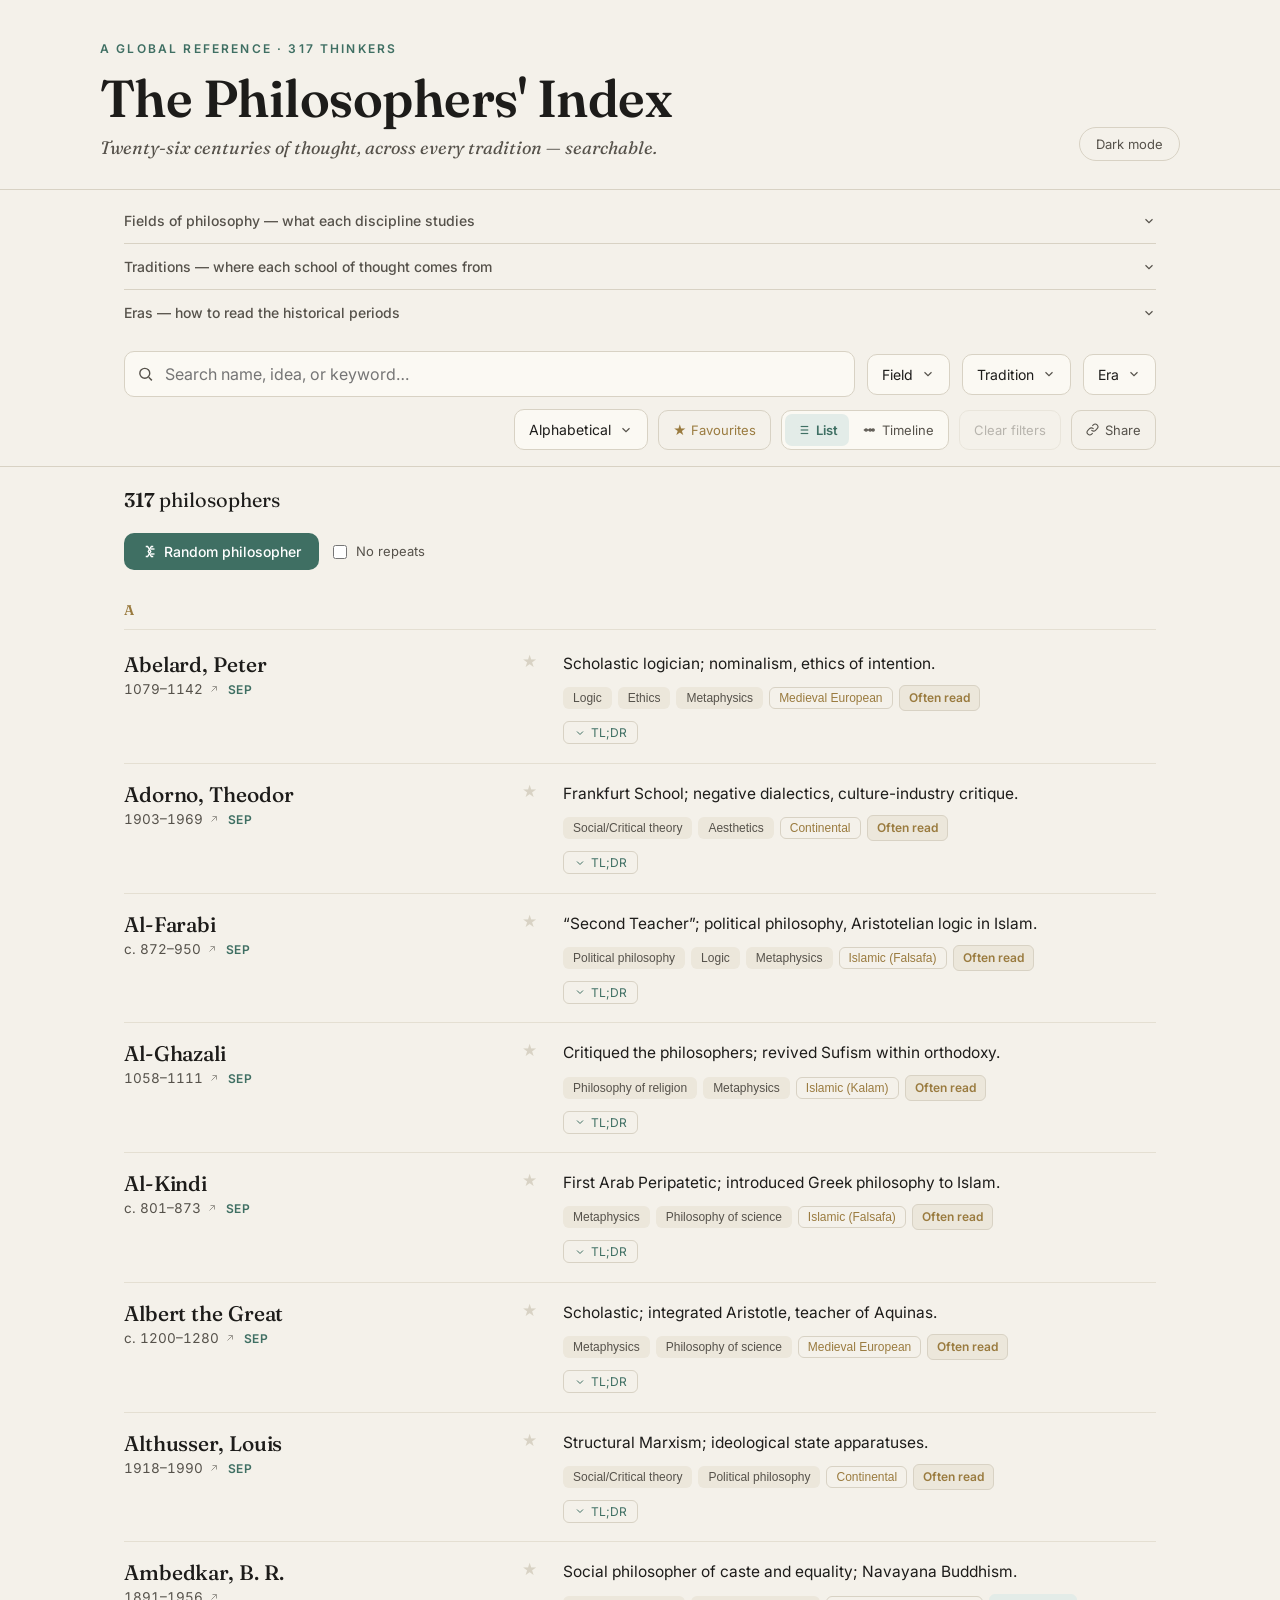
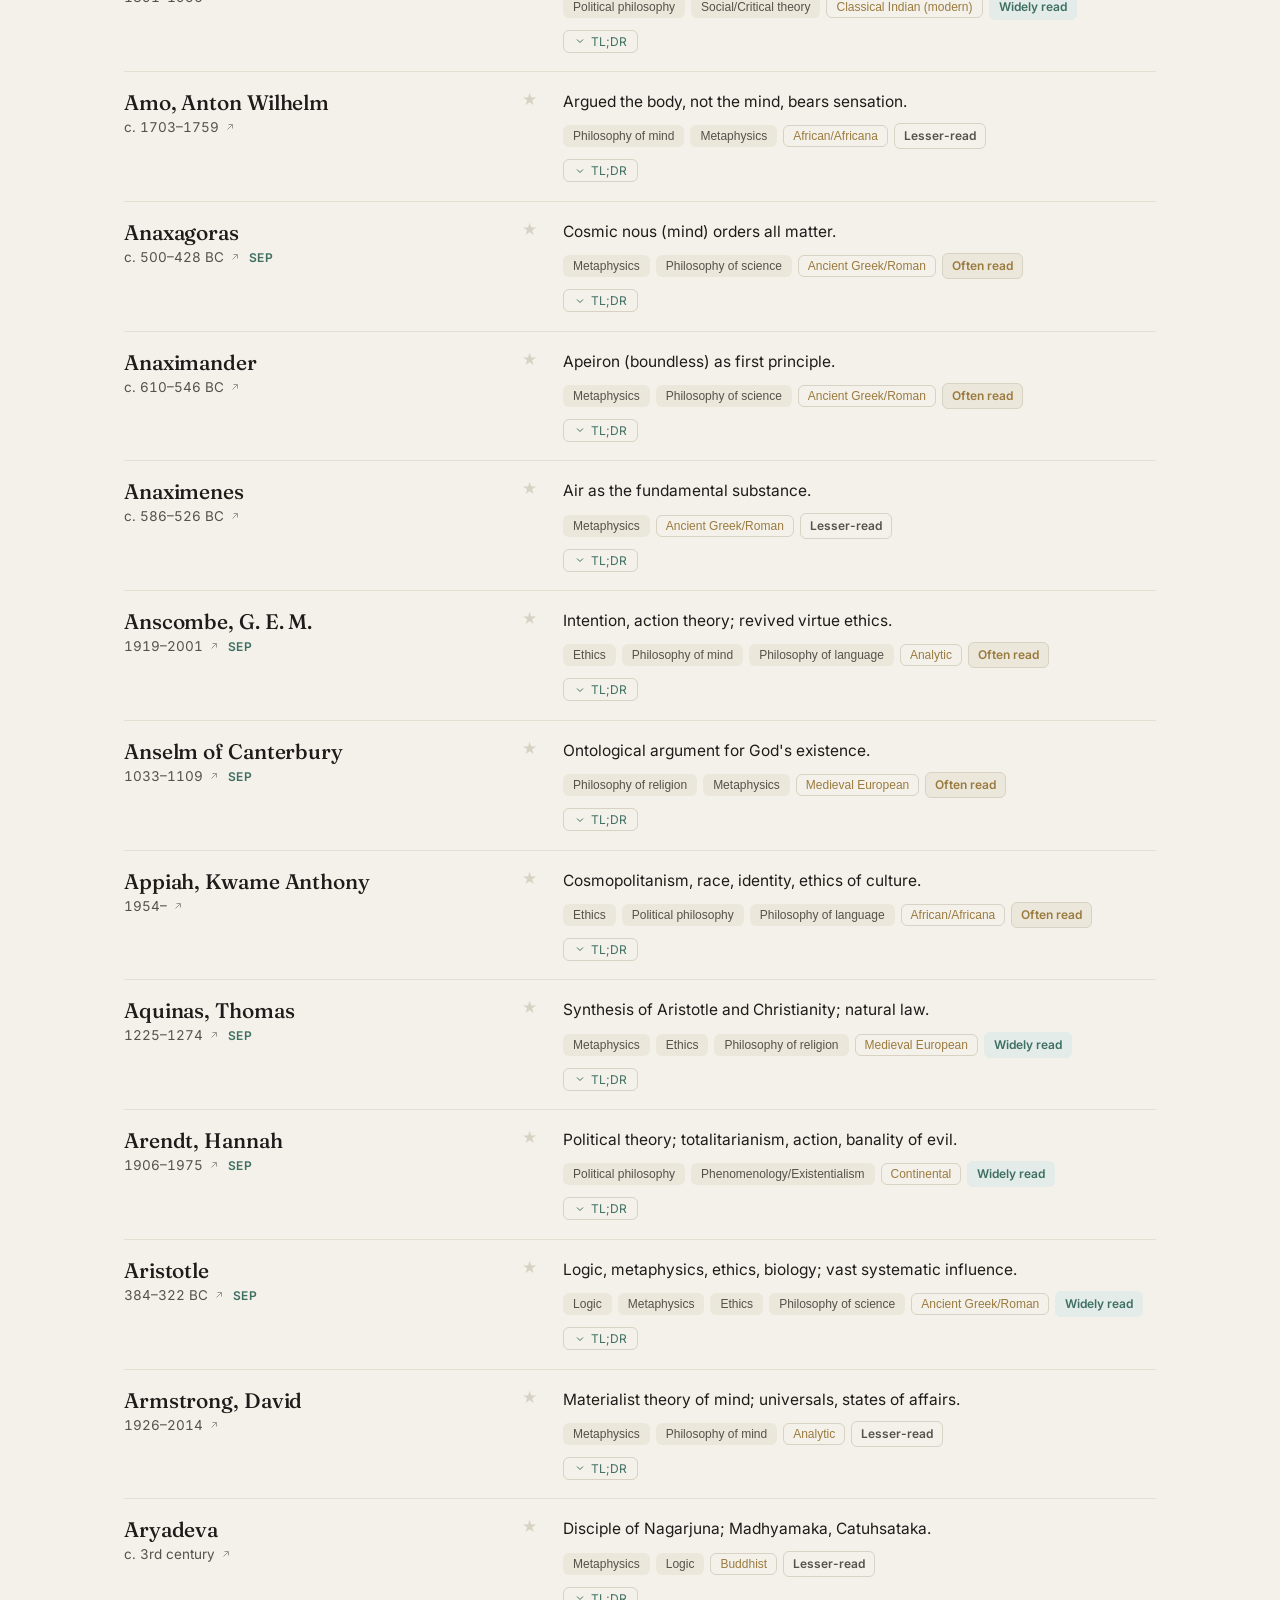
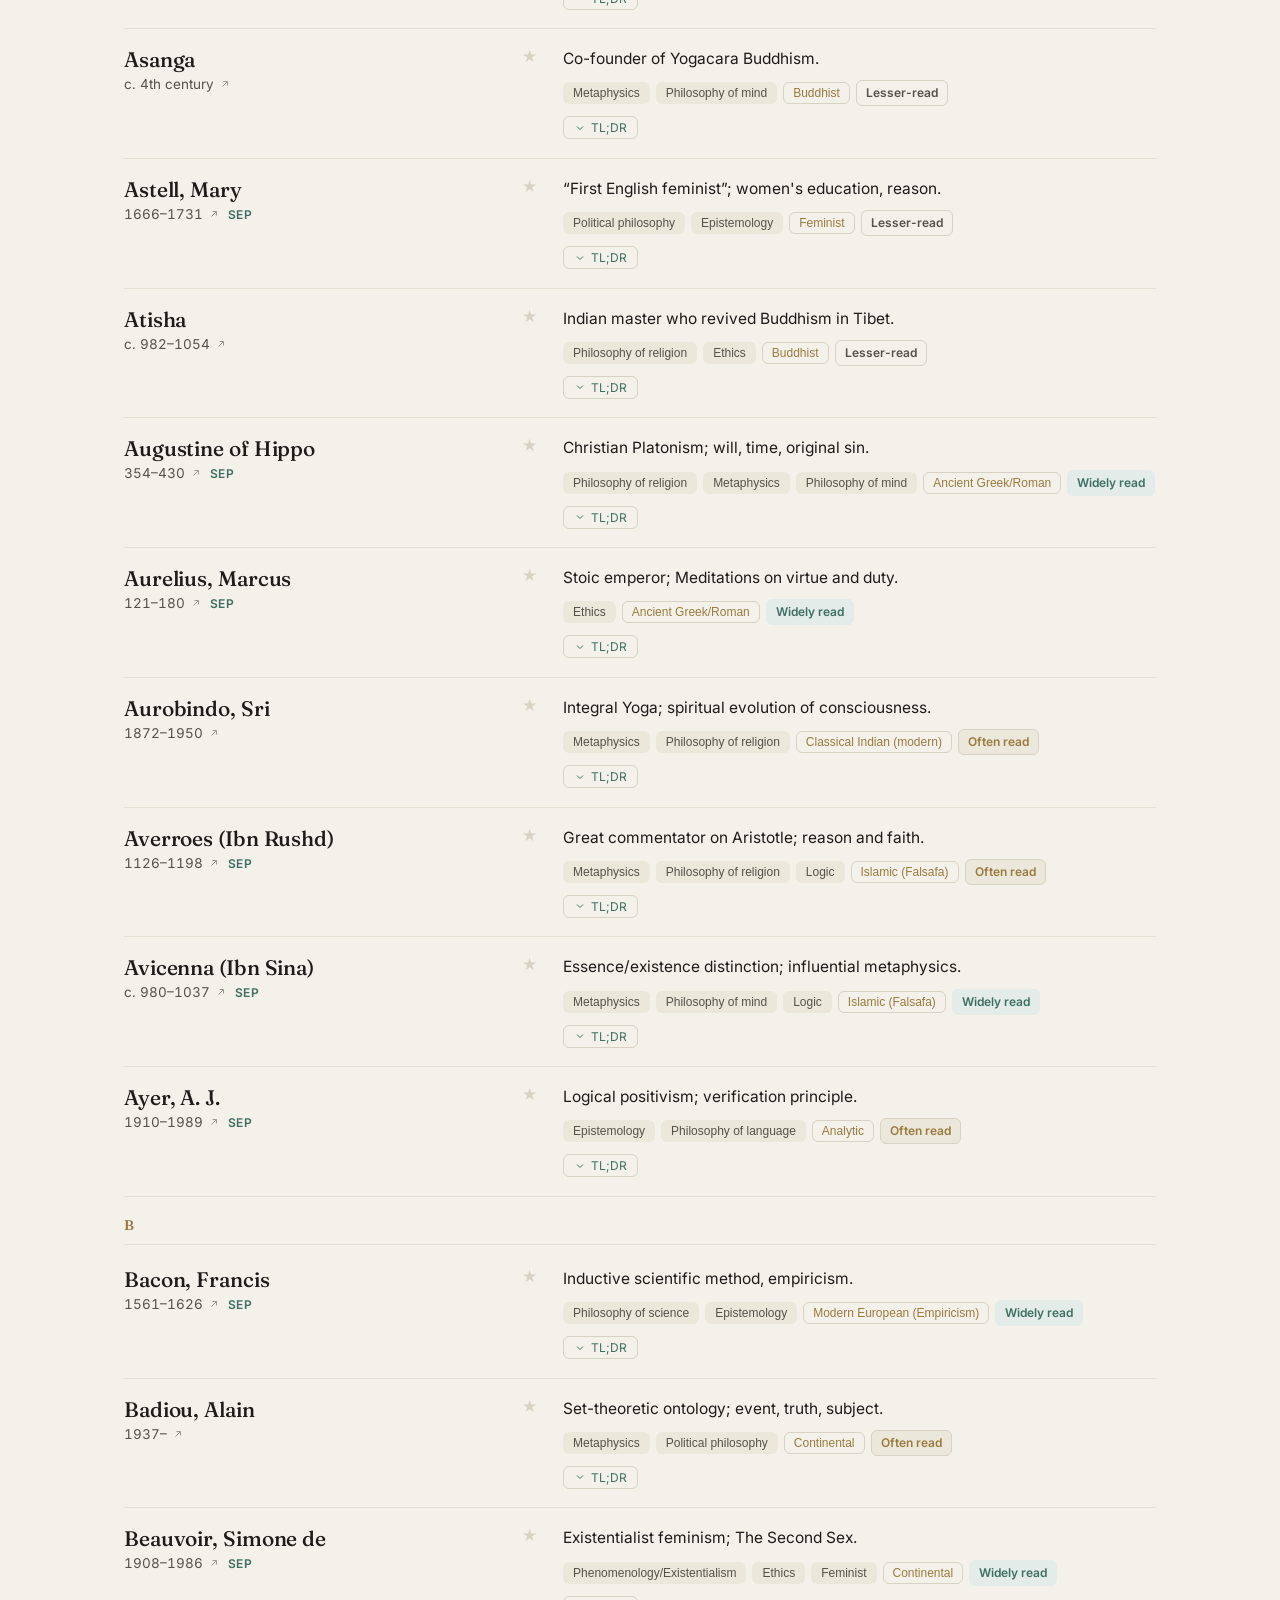
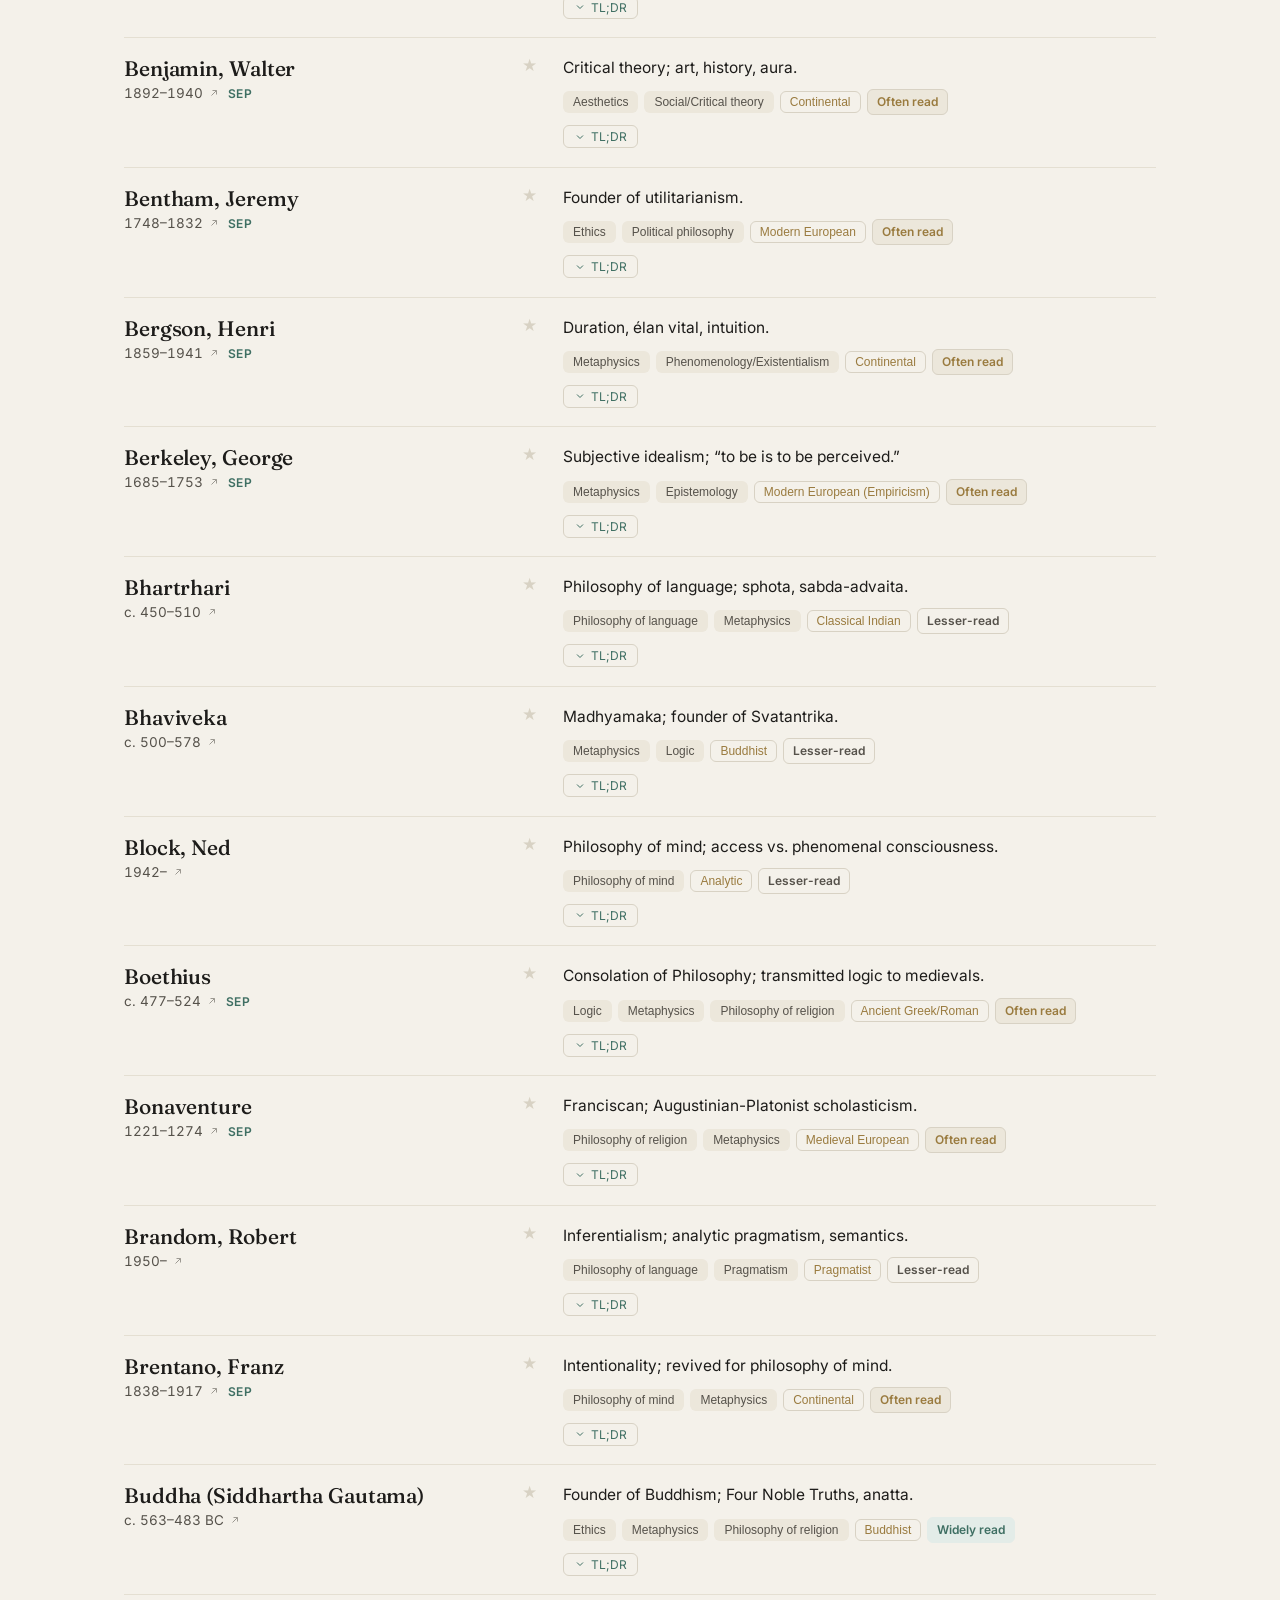
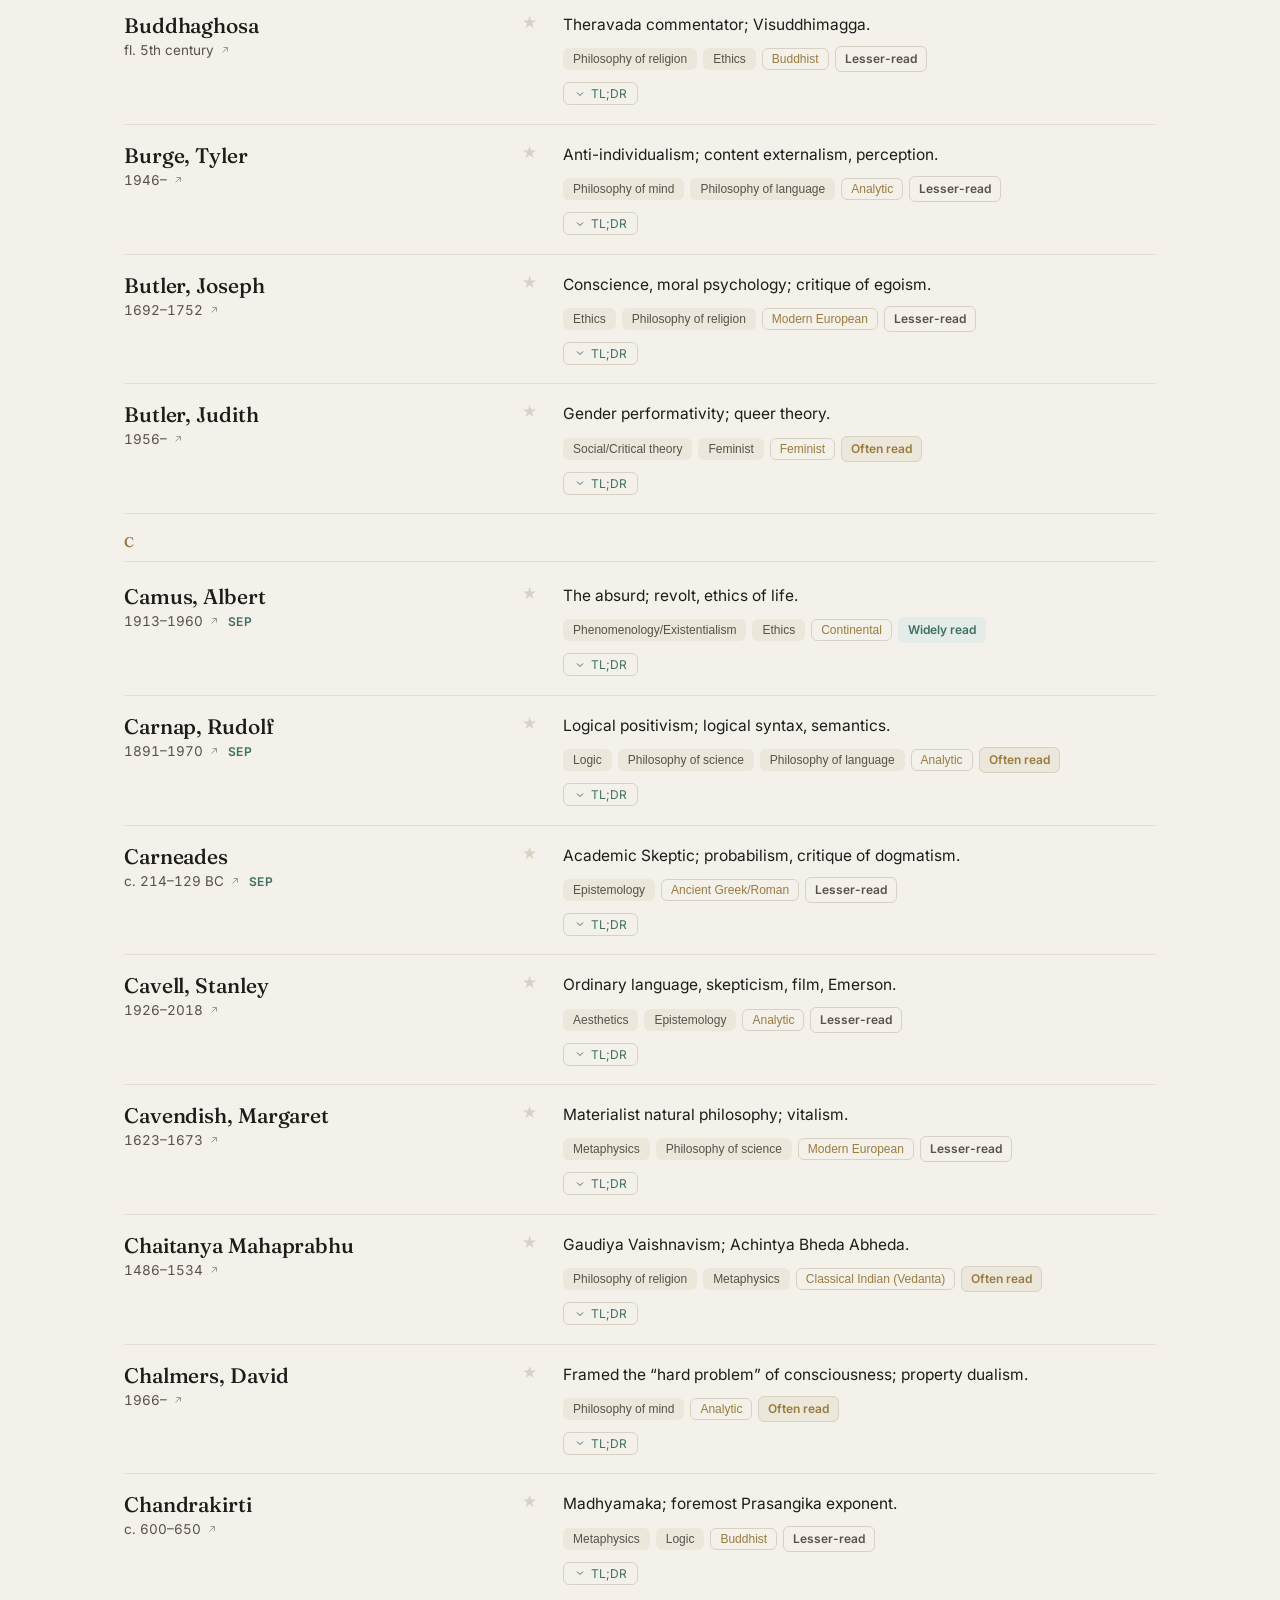
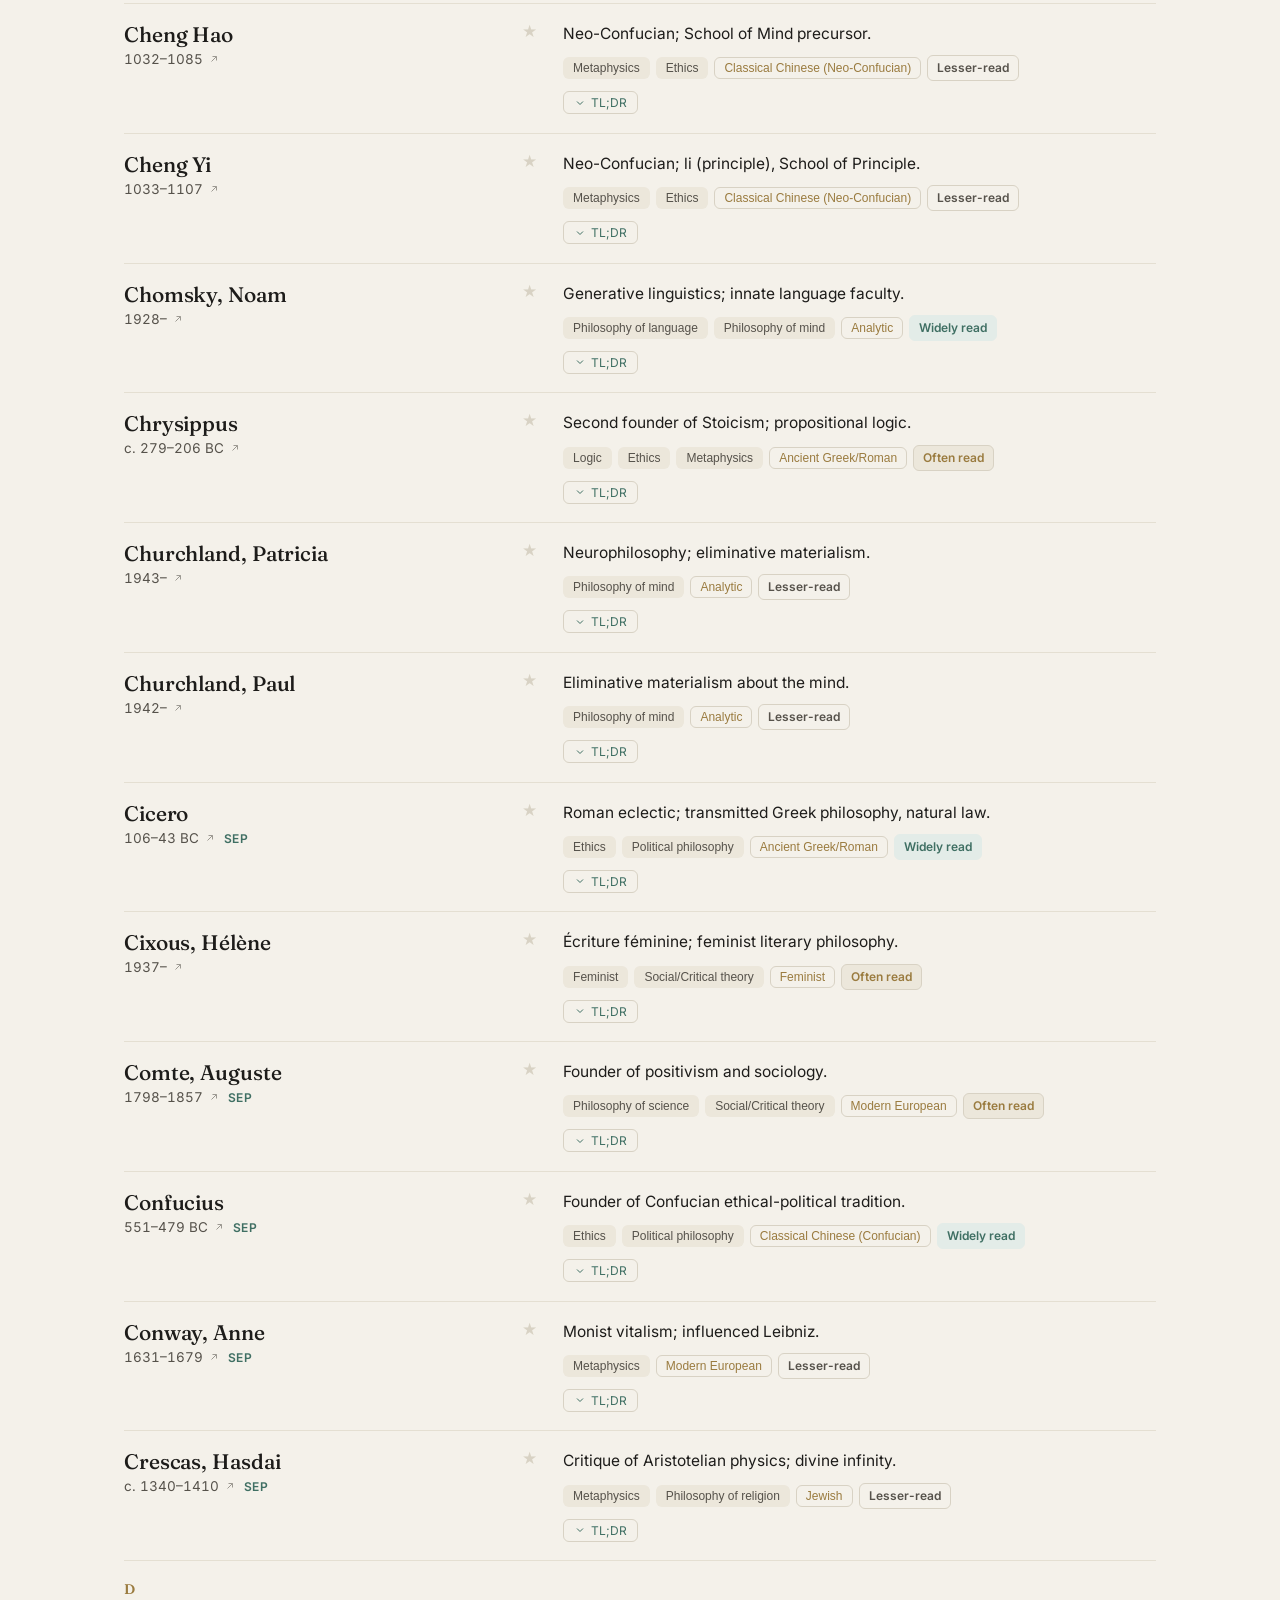
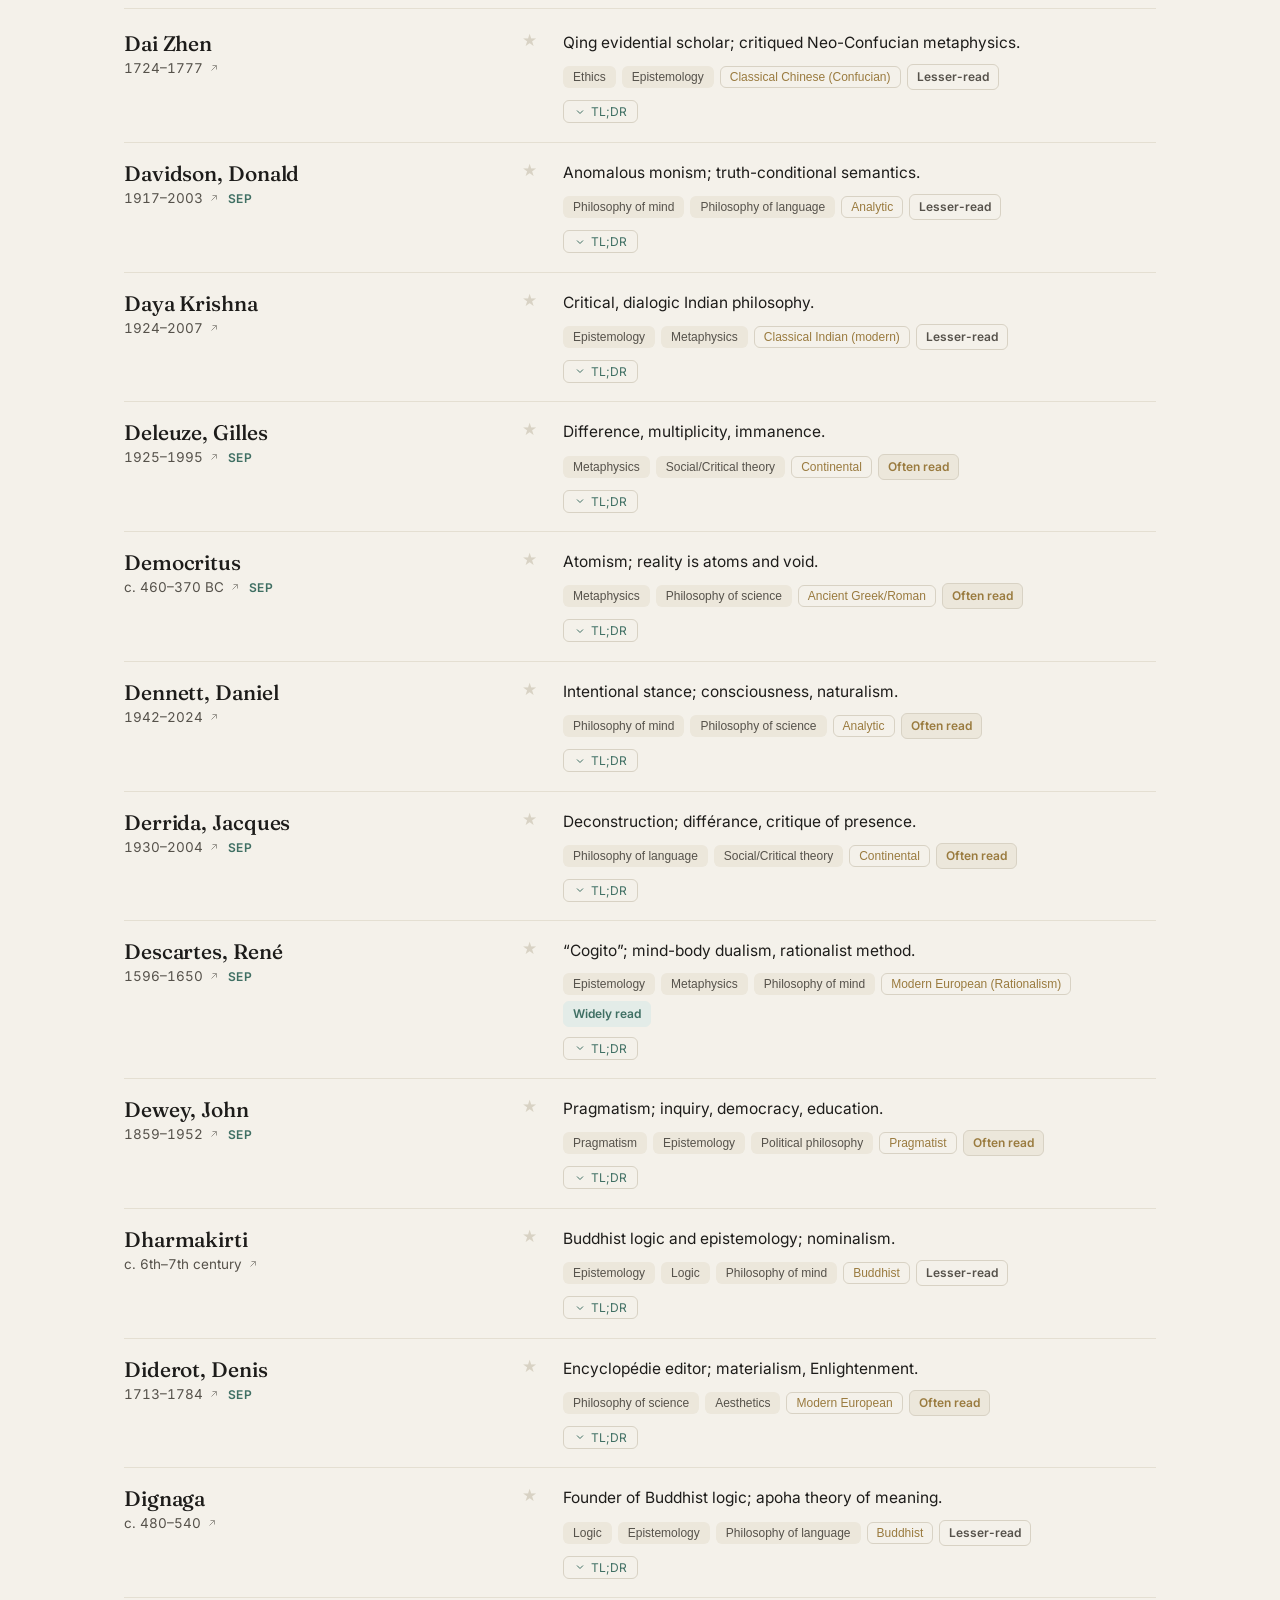
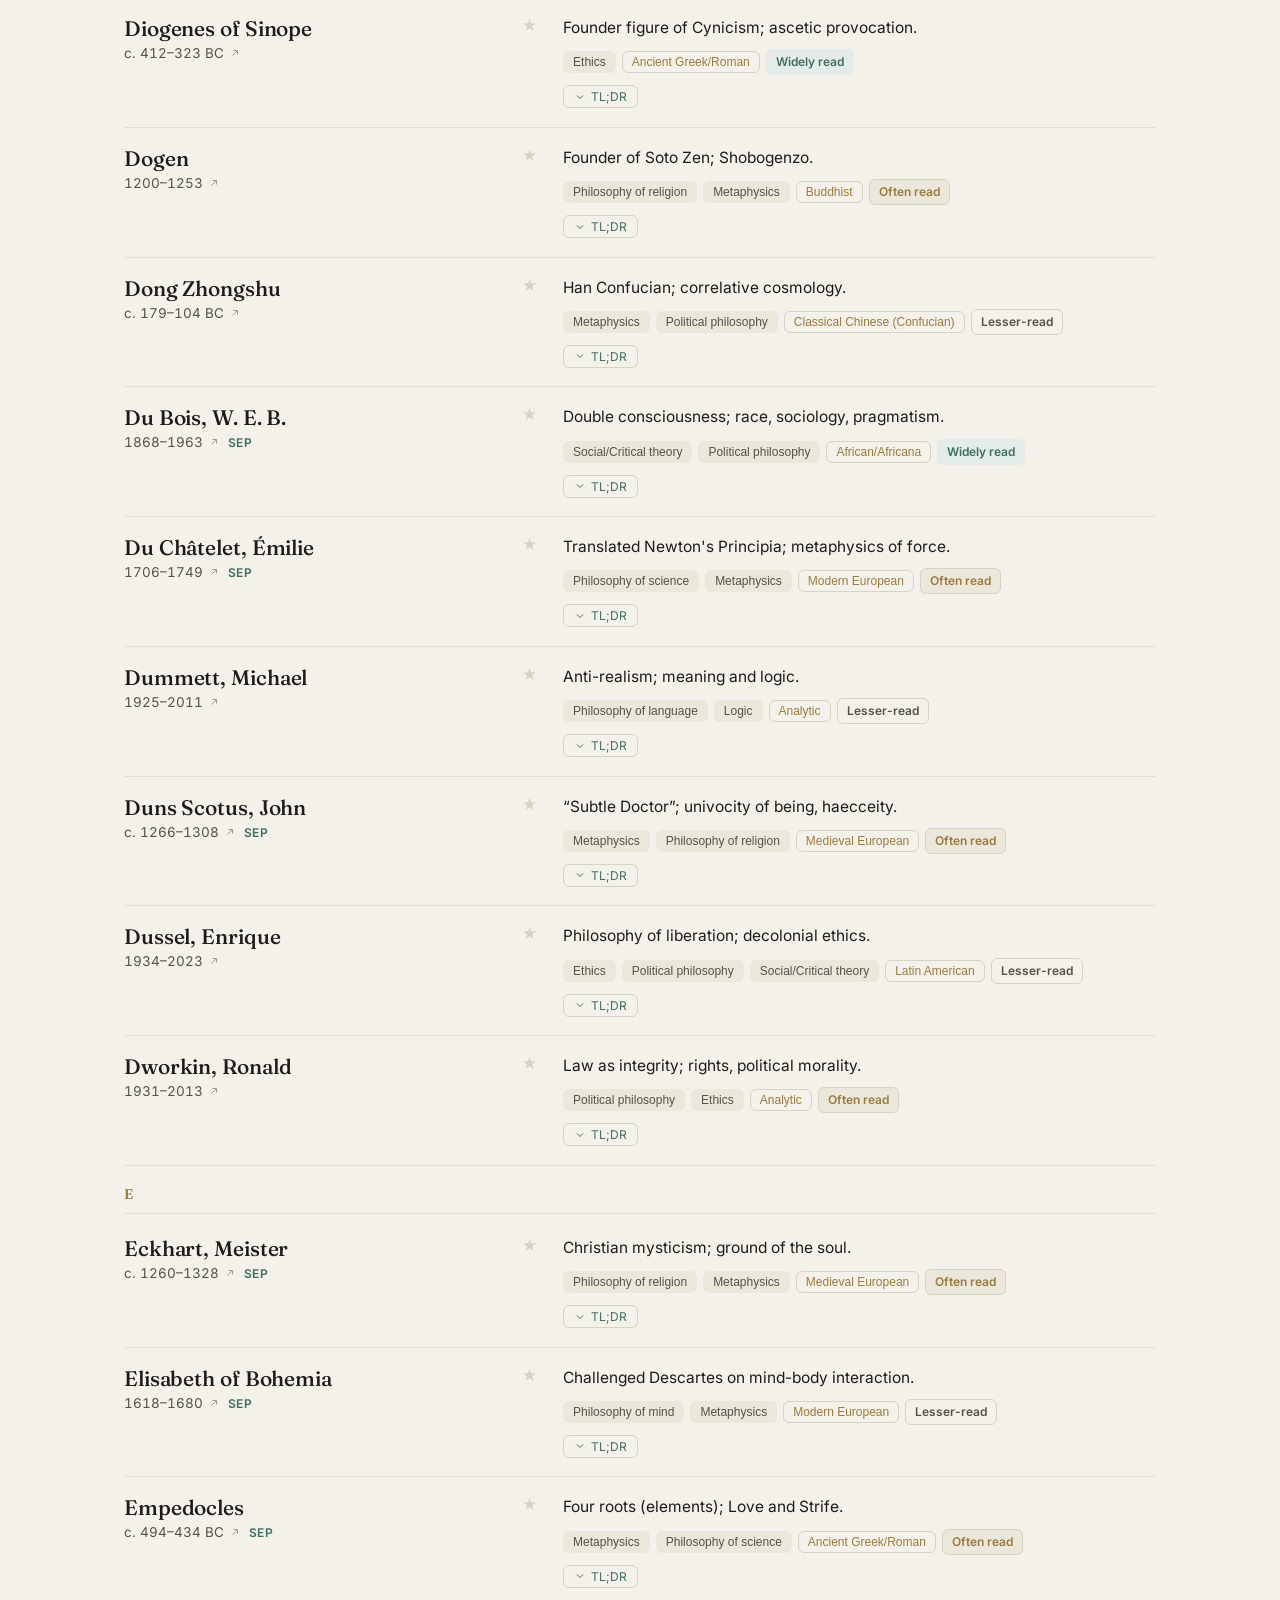
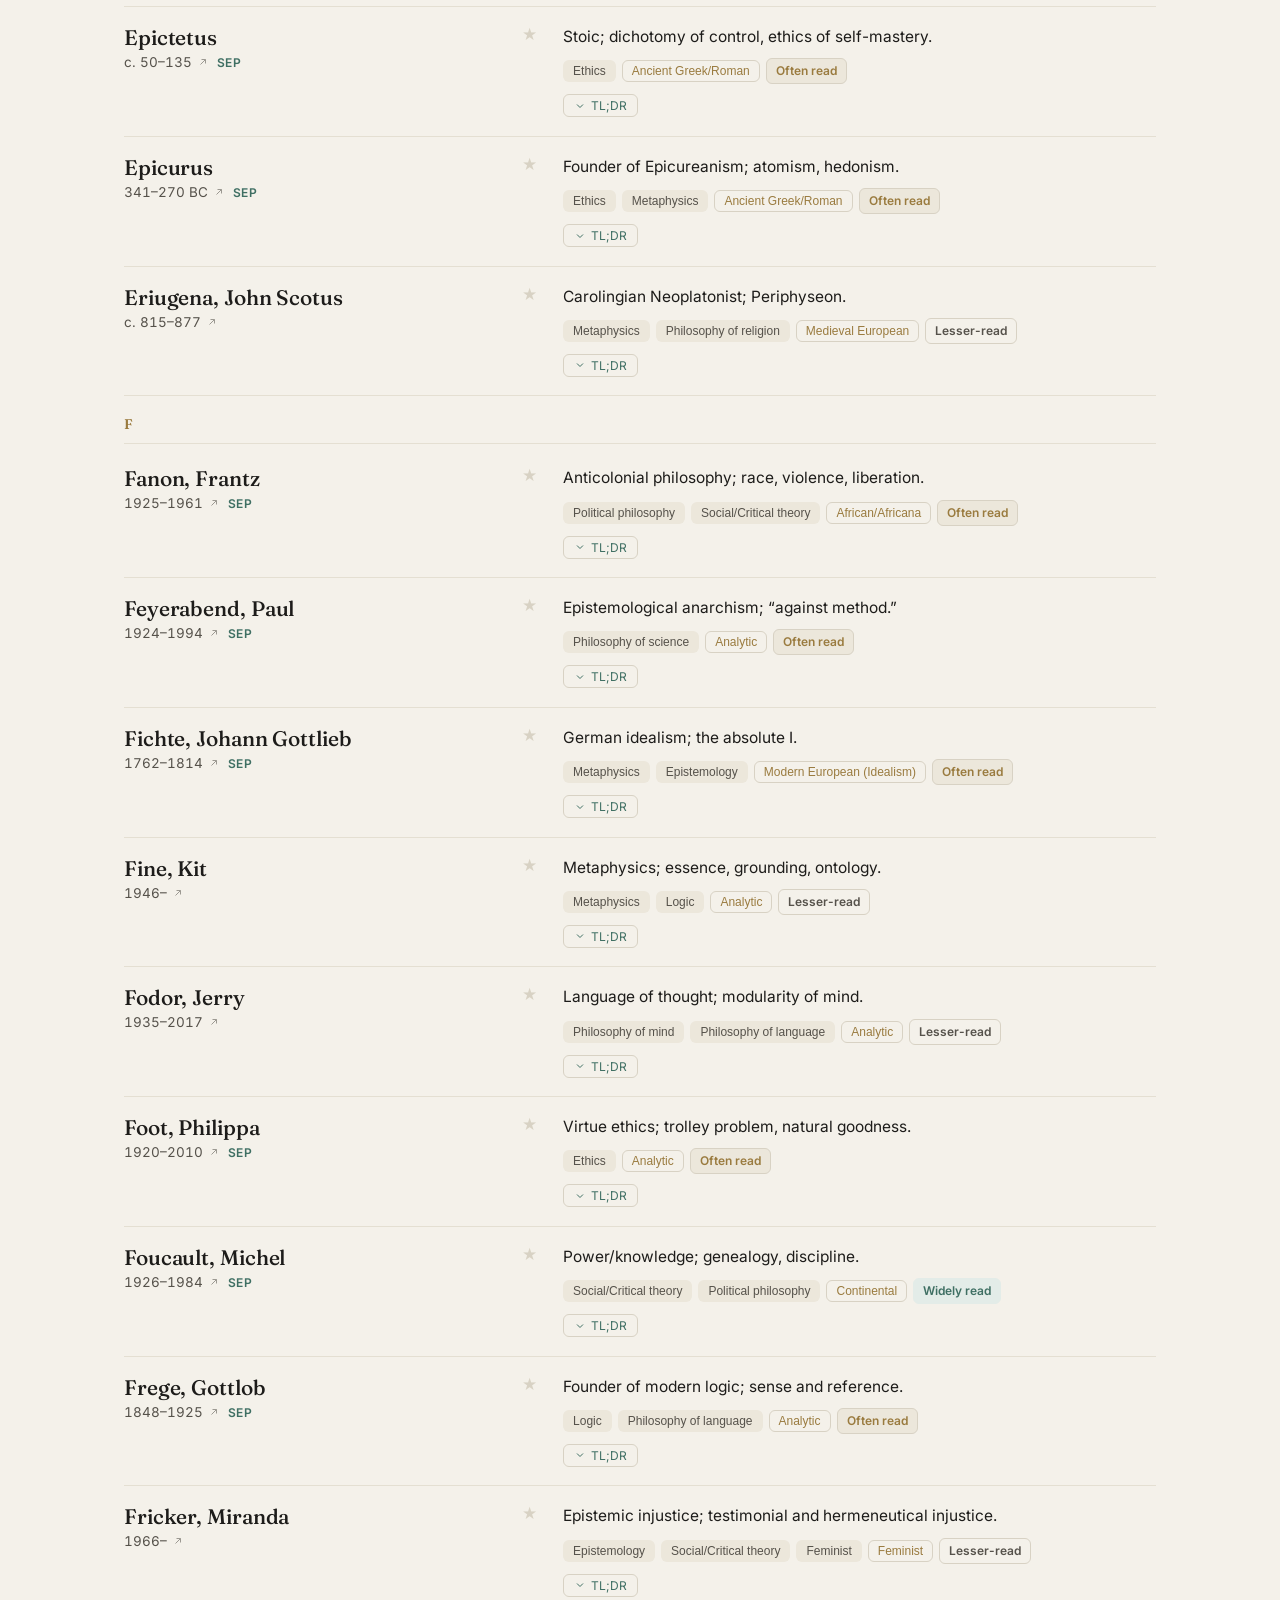
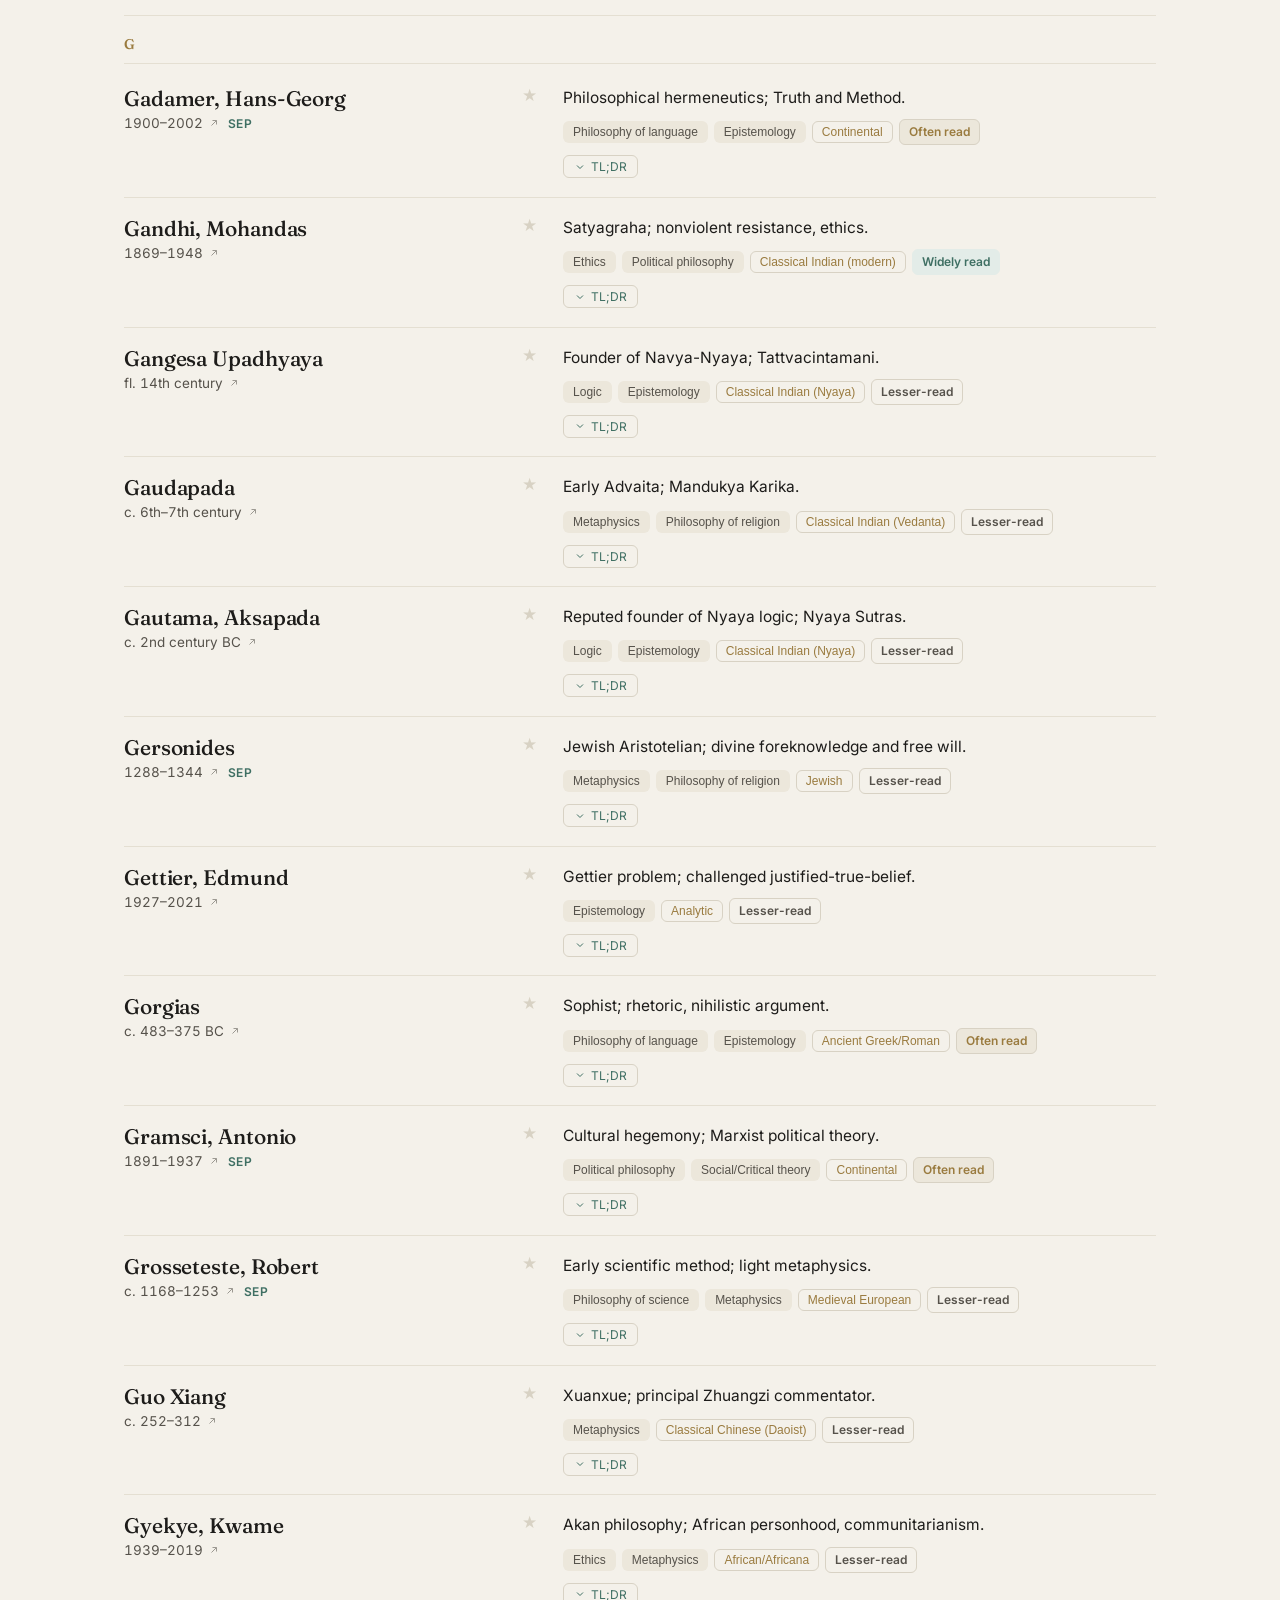
==== index.html @ c8e59438 "feat: cleaner UI" ====
<!DOCTYPE html>
<html lang="en">
<head>
<meta charset="utf-8">
<meta name="viewport" content="width=device-width, initial-scale=1">
<title>The Philosophers' Index</title>
<link rel="preconnect" href="https://fonts.googleapis.com">
<link rel="preconnect" href="https://fonts.gstatic.com" crossorigin>
<link href="https://fonts.googleapis.com/css2?family=Fraunces:opsz,wght@9..144,400;9..144,500;9..144,600&family=Inter:wght@400;500;600&display=swap" rel="stylesheet">
<style>
:root{
  --paper:#f4f1ea; --paper-2:#ece7db; --ink:#1d1c1a; --ink-soft:#56524b;
  --line:#d8d2c4; --line-soft:#e4dfd2; --accent:#3f6f63; --accent-soft:#e3ece8;
  --gold:#9a7b3f; --card:#fbf9f3; --shadow:rgba(40,36,28,.07);
}
:root[data-theme="dark"]{
  --paper:#16181a; --paper-2:#1d2023; --ink:#ece9e2; --ink-soft:#a39f96;
  --line:#2f3338; --line-soft:#262a2e; --accent:#7fb3a4; --accent-soft:#1f2a27;
  --gold:#c4a35a; --card:#1b1e21; --shadow:rgba(0,0,0,.3);
}
*{box-sizing:border-box}
html{scroll-behavior:smooth}
body{margin:0;background:var(--paper);color:var(--ink);
  font-family:'Inter',system-ui,sans-serif;line-height:1.5;-webkit-font-smoothing:antialiased;}
a{color:inherit}
.wrap{max-width:1080px;margin:0 auto;padding:0 24px}

header{border-bottom:1px solid var(--line);background:var(--paper);}
.masthead{display:flex;align-items:flex-end;justify-content:space-between;gap:24px;padding:40px 0 28px;flex-wrap:wrap}
.title-block h1{font-family:'Fraunces',serif;font-weight:600;font-size:clamp(34px,5vw,52px);
  line-height:1.0;margin:0;letter-spacing:-.01em}
.title-block .sub{font-family:'Fraunces',serif;font-style:italic;color:var(--ink-soft);
  font-size:18px;margin-top:10px;font-weight:400}
.kicker{font-size:12px;letter-spacing:.18em;text-transform:uppercase;color:var(--accent);
  font-weight:600;margin-bottom:14px}
.theme-btn{font-family:inherit;font-size:13px;color:var(--ink-soft);background:transparent;
  border:1px solid var(--line);border-radius:999px;padding:8px 16px;cursor:pointer;white-space:nowrap}
.theme-btn:hover{border-color:var(--accent);color:var(--accent)}

.controls{position:sticky;top:0;z-index:30;background:var(--paper);
  border-bottom:1px solid var(--line);padding:16px 0}
.controls .wrap{display:flex;gap:12px;align-items:center;flex-wrap:wrap}
.search{flex:1 1 240px;min-width:200px;position:relative}
.search input{width:100%;font-family:inherit;font-size:16px;color:var(--ink);
  background:var(--card);border:1px solid var(--line);border-radius:10px;
  padding:12px 14px 12px 40px;outline:none}
.search input:focus{border-color:var(--accent);box-shadow:0 0 0 3px var(--accent-soft)}
.search svg{position:absolute;left:13px;top:50%;transform:translateY(-50%);
  width:17px;height:17px;stroke:var(--ink-soft);fill:none;stroke-width:2}

.dd{position:relative}
.dd.open{z-index:50}
.dd-btn{font-family:inherit;font-size:14px;color:var(--ink);background:var(--card);
  border:1px solid var(--line);border-radius:10px;padding:11px 14px;cursor:pointer;
  display:flex;align-items:center;gap:8px;white-space:nowrap}
.dd-btn:hover{border-color:var(--accent)}
.dd-btn .chev{width:14px;height:14px;stroke:var(--ink-soft);fill:none;stroke-width:2;transition:transform .15s}
.dd.open .chev{transform:rotate(180deg)}
.dd-btn .badge{background:var(--accent);color:#fff;font-size:11px;font-weight:600;
  border-radius:999px;min-width:18px;height:18px;display:inline-flex;align-items:center;
  justify-content:center;padding:0 5px}
.dd-btn .badge[hidden]{display:none}
.panel{position:absolute;top:calc(100% + 6px);left:0;min-width:230px;max-height:340px;
  overflow:auto;background:var(--card);border:1px solid var(--line);border-radius:12px;
  box-shadow:0 12px 32px var(--shadow);padding:6px;display:none}
.dd.open .panel{display:block}
.panel.align-right{left:auto;right:0}
.opt{display:flex;align-items:center;gap:10px;padding:9px 10px;border-radius:8px;cursor:pointer;font-size:14px}
.opt:hover{background:var(--paper-2)}
.opt input{accent-color:var(--accent);width:15px;height:15px}
.opt.radio{justify-content:space-between}
.opt .tick{width:15px;height:15px;stroke:var(--accent);fill:none;stroke-width:2.5;opacity:0}
.opt.sel .tick{opacity:1}
.panel .panel-head{font-size:11px;letter-spacing:.12em;text-transform:uppercase;
  color:var(--ink-soft);padding:8px 10px 4px}
.clear-btn{font-family:inherit;font-size:13px;color:var(--accent);background:transparent;
  border:none;cursor:pointer;padding:4px 6px}

.meta-row{padding:18px 0 6px;display:flex;align-items:baseline;justify-content:space-between;gap:16px;flex-wrap:wrap}
.count{font-family:'Fraunces',serif;font-size:20px}
.count b{font-weight:600}
.active-tags{display:flex;gap:7px;flex-wrap:wrap}
.chip{font-size:12.5px;color:var(--accent);background:var(--accent-soft);
  border:1px solid transparent;border-radius:999px;padding:4px 10px 4px 12px;
  display:inline-flex;align-items:center;gap:6px;cursor:pointer}
.chip span{font-weight:600;font-size:14px;line-height:1}

.results{padding:8px 0 80px}
.era-head{font-family:'Fraunces',serif;font-size:14px;letter-spacing:.04em;color:var(--gold);
  text-transform:uppercase;font-weight:600;padding:26px 0 10px;border-bottom:1px solid var(--line-soft);
  margin-bottom:4px;display:flex;justify-content:space-between;align-items:baseline}
.era-head .n{font-family:'Inter';font-size:12px;color:var(--ink-soft);letter-spacing:.1em;font-weight:500}

.row{display:grid;grid-template-columns:minmax(0,2.1fr) minmax(0,3fr);gap:24px;
  padding:18px 0;border-bottom:1px solid var(--line-soft);align-items:start}
.row{transition:background .12s}
.row .ident{min-width:0}
.row .nm{font-family:'Fraunces',serif;font-size:21px;font-weight:500;line-height:1.15;letter-spacing:-.005em}
.row .nm a{text-decoration:none}
.row .nm a:hover{color:var(--accent);text-decoration:underline;text-underline-offset:3px}
.row .dt{font-size:13.5px;color:var(--ink-soft);margin-top:3px;font-variant-numeric:tabular-nums}
.row .dt .ext{display:inline-block;width:12px;height:12px;margin-left:5px;vertical-align:-1px;opacity:.55}
.row .dt .sep-link{margin-left:8px;color:var(--accent);text-decoration:none;font-size:12px;font-weight:600;letter-spacing:.04em}
.row .dt .sep-link:hover{text-decoration:underline;text-underline-offset:2px}
.row .body{min-width:0}
.row .desc{font-size:15.5px;color:var(--ink);margin:0 0 10px}
.tags{display:flex;gap:6px;flex-wrap:wrap;align-items:center}
.tag{font-size:12px;padding:3px 9px;border-radius:6px;cursor:pointer;border:1px solid transparent;white-space:nowrap}
.tag.field{background:var(--paper-2);color:var(--ink-soft)}
.tag.field:hover{border-color:var(--accent);color:var(--accent)}
.tag.trad{background:transparent;color:var(--gold);border-color:var(--line);font-weight:500}
.tag.trad:hover{border-color:var(--gold)}
.tag.popularity{background:var(--accent-soft);color:var(--accent);border-color:var(--accent-soft);font-weight:600;cursor:default}
.tag.popularity.pop-mid{background:var(--paper-2);color:var(--gold);border-color:var(--line)}
.tag.popularity.pop-low{background:transparent;color:var(--ink-soft);border-color:var(--line)}

.empty{text-align:center;padding:80px 20px;color:var(--ink-soft)}
.empty h3{font-family:'Fraunces',serif;font-weight:500;font-size:24px;color:var(--ink);margin:0 0 8px}
.empty button{font-family:inherit;margin-top:14px;font-size:14px;color:var(--accent);
  background:transparent;border:1px solid var(--accent);border-radius:999px;padding:9px 20px;cursor:pointer}

footer{border-top:1px solid var(--line);padding:28px 0 60px;color:var(--ink-soft);font-size:13px}
footer a{color:var(--accent)}

@media (max-width:680px){
  .row{grid-template-columns:1fr;gap:8px;padding:16px 0}
  .masthead{padding:28px 0 20px}
}
mark{background:#fde68a;color:#3a2e00;padding:0 2px;border-radius:3px}
:root[data-theme="dark"] mark{background:#7a5c12;color:#fff4d6}
@media (prefers-reduced-motion:reduce){*{transition:none!important;scroll-behavior:auto!important}}
.tldr-btn{font-family:inherit;font-size:12px;color:var(--accent);background:transparent;
  border:1px solid var(--line);border-radius:6px;padding:3px 10px;cursor:pointer;margin-top:10px;
  display:inline-flex;align-items:center;gap:5px}
.tldr-btn:hover{border-color:var(--accent);background:var(--accent-soft)}
.tldr-btn svg{width:12px;height:12px;stroke:currentColor;fill:none;stroke-width:2;transition:transform .15s}
.tldr-btn[aria-expanded="true"] svg{transform:rotate(180deg)}
.tldr-body{display:none;margin-top:10px;padding:12px 14px;background:var(--paper-2);
  border-radius:8px;font-size:14px;line-height:1.7;color:var(--ink)}
.tldr-btn[aria-expanded="true"]+.tldr-body{display:block}


.random-bar{padding:12px 0 4px;display:flex;align-items:center;gap:10px;flex-wrap:wrap}
.rand-btn{font-family:inherit;font-size:14px;font-weight:500;color:#fff;
  background:var(--accent);border:none;border-radius:10px;padding:10px 18px;
  cursor:pointer;display:inline-flex;align-items:center;gap:7px;white-space:nowrap}
.rand-btn:hover{opacity:.88}
.rand-btn svg{width:15px;height:15px;stroke:#fff;fill:none;stroke-width:2.2}
.rand-norepeats{display:inline-flex;align-items:center;gap:6px;font-size:13px;
  color:var(--ink-soft);cursor:pointer;user-select:none}
.rand-norepeats input{accent-color:var(--accent);width:14px;height:14px;cursor:pointer}
.rand-clear{font-family:inherit;font-size:12.5px;color:var(--ink-soft);background:transparent;
  border:1px solid var(--line);border-radius:6px;padding:4px 10px;cursor:pointer;white-space:nowrap}
.rand-clear:hover{border-color:var(--accent);color:var(--accent)}
.rand-seen{font-size:12px;color:var(--ink-soft)}
.rand-exhausted{font-size:14px;color:var(--gold);font-style:italic}
.clear-filters-btn,.copy-link-btn,.fav-filter-btn{font-family:inherit;font-size:13px;background:transparent;
  border:1px solid var(--line);border-radius:10px;padding:11px 14px;cursor:pointer;white-space:nowrap;
  transition:color .15s,border-color .15s}
.clear-filters-btn,.copy-link-btn{color:var(--ink-soft)}
.clear-filters-btn:not([disabled]):hover,.copy-link-btn:hover{border-color:var(--accent);color:var(--accent)}
.clear-filters-btn[disabled]{opacity:.38;cursor:default}
.view-toggle{display:inline-flex;align-items:center;background:var(--card);border:1px solid var(--line);
  border-radius:10px;padding:3px;gap:2px}
.view-btn{font-family:inherit;font-size:13px;color:var(--ink-soft);background:transparent;border:0;
  border-radius:7px;padding:8px 11px;cursor:pointer;white-space:nowrap}
.view-btn:hover{color:var(--accent)}
.view-btn.active{background:var(--accent-soft);color:var(--accent);font-weight:600}
.fav-btn{background:none;border:none;cursor:pointer;font-size:17px;padding:0 2px;
  line-height:1;color:var(--line);transition:color .15s;flex-shrink:0;margin-top:1px}
.fav-btn.active{color:#e8a020}
.fav-btn:hover{color:#e8a020}
.fav-filter-btn{color:var(--gold)}
.fav-filter-btn.active{background:var(--accent-soft);border-color:var(--accent);color:var(--accent)}
.fav-filter-btn:hover{border-color:var(--gold)}
.controls-right{margin-left:auto;display:flex;gap:10px;align-items:center;flex-wrap:wrap}
.copy-link-btn{display:inline-flex;align-items:center;gap:6px}
.copy-link-btn svg{width:13px;height:13px;stroke:currentColor;fill:none;stroke-width:2}
.view-btn{display:inline-flex;align-items:center;gap:6px}
.view-btn svg{width:14px;height:14px;stroke:currentColor;fill:none;stroke-width:2}
.view-btn.active svg{stroke:var(--accent)}
.alpha-head{padding:18px 0 8px}
@media (max-width:680px){.controls-right{margin-left:0;width:100%}}

.gloss-bar{border-bottom:1px solid var(--line)}
.gloss-toggle{width:100%;display:flex;align-items:center;justify-content:space-between;
  gap:12px;background:none;border:none;padding:14px 0;cursor:pointer;font-family:inherit;
  font-size:14px;font-weight:500;color:var(--ink-soft);text-align:left}
.gloss-toggle:hover{color:var(--ink)}
.gloss-toggle .gt-chev{width:14px;height:14px;stroke:currentColor;fill:none;stroke-width:2;
  transition:transform .18s;flex-shrink:0}
.gloss-toggle[aria-expanded="true"] .gt-chev{transform:rotate(180deg)}
.gloss-body{display:none;padding-bottom:18px}
.gloss-toggle[aria-expanded="true"]+.gloss-body{display:block}
.gloss-select{font-family:inherit;font-size:14px;color:var(--ink);background:var(--card);
  border:1px solid var(--line);border-radius:8px;padding:9px 12px;width:100%;max-width:360px;outline:none}
.gloss-select:focus{border-color:var(--accent)}
.gloss-desc{margin-top:14px;font-size:15px;line-height:1.65;color:var(--ink);max-width:680px;min-height:1.65em}

.timeline-wrap{padding:12px 0 84px}
.timeline-head{display:flex;align-items:flex-end;justify-content:space-between;gap:18px;
  margin:4px 0 16px;flex-wrap:wrap}
.timeline-title{font-family:'Fraunces',serif;font-size:24px;font-weight:500;line-height:1.15;margin:0}
.timeline-sub{font-size:13px;color:var(--ink-soft);margin-top:5px}
.timeline-legend{display:flex;gap:8px;align-items:center;flex-wrap:wrap;font-size:12px;color:var(--ink-soft)}
.legend-chip{display:inline-flex;align-items:center;gap:6px;white-space:nowrap}
.legend-dot{width:9px;height:9px;border-radius:50%;background:var(--accent);display:inline-block}
.timeline-scroller{overflow-x:auto;overflow-y:visible;border-top:1px solid var(--line);
  border-bottom:1px solid var(--line);padding:0 0 8px;cursor:grab}
.timeline-scroller:active{cursor:grabbing}
.timeline-board{position:relative;min-width:900px;padding:38px 0 18px}
.timeline-axis{position:absolute;left:170px;right:18px;top:0;height:35px;border-bottom:1px solid var(--line-soft)}
.time-tick{position:absolute;top:0;transform:translateX(-50%);height:35px;border-left:1px solid var(--line-soft)}
.time-tick span{position:absolute;top:8px;left:7px;font-size:11px;color:var(--ink-soft);
  font-variant-numeric:tabular-nums;white-space:nowrap}
.timeline-lane{position:relative;min-height:46px;border-bottom:1px solid var(--line-soft)}
.timeline-lane:last-child{border-bottom:none}
.lane-label{position:absolute;left:0;top:12px;width:150px;padding-right:16px;text-align:right;
  font-size:12px;font-weight:600;color:var(--ink-soft);line-height:1.25}
.lane-track{position:absolute;left:170px;right:18px;top:0;bottom:0}
.timeline-item{position:absolute;top:50%;transform:translate(-50%,-50%);display:inline-flex;
  align-items:center;border:0;background:transparent;padding:6px;cursor:pointer;text-decoration:none}
.timeline-dot{width:7px;height:7px;border-radius:50%;background:var(--c,var(--accent));box-shadow:0 0 0 2px var(--accent-soft);
  flex:0 0 auto;transition:transform .12s,box-shadow .12s}
.timeline-item.popular .timeline-dot{width:13px;height:13px;box-shadow:0 0 0 3px var(--accent-soft)}
.timeline-item.mid .timeline-dot{width:10px;height:10px;box-shadow:0 0 0 2px var(--accent-soft)}
.timeline-item:hover .timeline-dot,.timeline-item:focus-visible .timeline-dot{transform:scale(1.35);
  box-shadow:0 0 0 5px var(--accent-soft)}
.timeline-zoom{display:flex;align-items:center;gap:10px;font-size:12px;color:var(--ink-soft)}
.timeline-zoom label{white-space:nowrap;font-weight:500}
.zoom-range{-webkit-appearance:none;appearance:none;width:160px;height:4px;border-radius:2px;
  background:var(--line);outline:none;cursor:pointer}
.zoom-range::-webkit-slider-thumb{-webkit-appearance:none;width:14px;height:14px;border-radius:50%;
  background:var(--accent);cursor:pointer;transition:transform .1s}
.zoom-range::-moz-range-thumb{width:14px;height:14px;border-radius:50%;border:none;
  background:var(--accent);cursor:pointer}
.zoom-range:hover::-webkit-slider-thumb{transform:scale(1.2)}
.timeline-tip{position:fixed;z-index:80;pointer-events:none;display:none;width:min(320px,calc(100vw - 28px));
  background:var(--card);border:1px solid var(--line);border-radius:10px;box-shadow:0 18px 44px var(--shadow);
  padding:12px 14px;color:var(--ink)}
.timeline-tip.show{display:block}
.tip-name{font-family:'Fraunces',serif;font-size:18px;font-weight:500;line-height:1.15;margin-bottom:3px}
.tip-meta{font-size:12px;color:var(--ink-soft);font-variant-numeric:tabular-nums;margin-bottom:8px}
.tip-desc{font-size:13px;line-height:1.45;margin:0;color:var(--ink)}
.tip-tags{display:flex;gap:5px;flex-wrap:wrap;margin-top:9px}
.tip-tag{font-size:11px;color:var(--accent);background:var(--accent-soft);border-radius:999px;padding:2px 7px}

@media (max-width:680px){
  .view-toggle{order:5}
  .timeline-head{align-items:flex-start}
  .timeline-board{min-width:1600px}
  .timeline-axis{left:126px}
  .lane-label{width:110px;font-size:11px}
  .lane-track{left:126px}
  .timeline-name{display:none}
}

</style>
</head>
<body>
<header>
  <div class="wrap masthead">
    <div class="title-block">
      <div class="kicker">A global reference &middot; 317 thinkers</div>
      <h1>The Philosophers' Index</h1>
      <div class="sub">Twenty-six centuries of thought, across every tradition &mdash; searchable.</div>
    </div>
    <button class="theme-btn" id="themeBtn" aria-label="Toggle dark mode">Dark mode</button>
  </div>
</header>

<div class="wrap" style="padding-top:8px">
  <div class="gloss-bar">
    <button class="gloss-toggle" aria-expanded="false" aria-controls="gb-fields">
      <span>Fields of philosophy &mdash; what each discipline studies</span>
      <svg class="gt-chev" viewBox="0 0 24 24"><polyline points="6 9 12 15 18 9"/></svg>
    </button>
    <div class="gloss-body" id="gb-fields">
      <select class="gloss-select" id="gs-fields"><option value="">Choose a field&hellip;</option></select>
      <p class="gloss-desc" id="gd-fields"></p>
    </div>
  </div>
  <div class="gloss-bar">
    <button class="gloss-toggle" aria-expanded="false" aria-controls="gb-trads">
      <span>Traditions &mdash; where each school of thought comes from</span>
      <svg class="gt-chev" viewBox="0 0 24 24"><polyline points="6 9 12 15 18 9"/></svg>
    </button>
    <div class="gloss-body" id="gb-trads">
      <select class="gloss-select" id="gs-trads"><option value="">Choose a tradition&hellip;</option></select>
      <p class="gloss-desc" id="gd-trads"></p>
    </div>
  </div>
  <div class="gloss-bar" style="border-bottom:none">
    <button class="gloss-toggle" aria-expanded="false" aria-controls="gb-eras">
      <span>Eras &mdash; how to read the historical periods</span>
      <svg class="gt-chev" viewBox="0 0 24 24"><polyline points="6 9 12 15 18 9"/></svg>
    </button>
    <div class="gloss-body" id="gb-eras">
      <select class="gloss-select" id="gs-eras"><option value="">Choose an era&hellip;</option></select>
      <p class="gloss-desc" id="gd-eras"></p>
    </div>
  </div>
</div>

<div class="controls">
  <div class="wrap">
    <div class="search">
      <svg viewBox="0 0 24 24"><circle cx="11" cy="11" r="7"/><line x1="21" y1="21" x2="16.5" y2="16.5"/></svg>
      <input id="q" type="search" placeholder="Search name, idea, or keyword&hellip;" autocomplete="off">
    </div>
    <div class="dd" id="ddField">
      <button class="dd-btn" aria-haspopup="true"><span>Field</span><span class="badge" hidden>0</span>
        <svg class="chev" viewBox="0 0 24 24"><polyline points="6 9 12 15 18 9"/></svg></button>
      <div class="panel" role="menu"></div>
    </div>
    <div class="dd" id="ddTrad">
      <button class="dd-btn" aria-haspopup="true"><span>Tradition</span><span class="badge" hidden>0</span>
        <svg class="chev" viewBox="0 0 24 24"><polyline points="6 9 12 15 18 9"/></svg></button>
      <div class="panel" role="menu"></div>
    </div>
    <div class="dd" id="ddEra">
      <button class="dd-btn" aria-haspopup="true"><span>Era</span><span class="badge" hidden>0</span>
        <svg class="chev" viewBox="0 0 24 24"><polyline points="6 9 12 15 18 9"/></svg></button>
      <div class="panel" role="menu"></div>
    </div>
    <div class="controls-right">
      <div class="dd" id="ddSort">
        <button class="dd-btn" aria-haspopup="true"><span id="sortLabel">Alphabetical</span>
          <svg class="chev" viewBox="0 0 24 24"><polyline points="6 9 12 15 18 9"/></svg></button>
        <div class="panel" role="menu"></div>
      </div>
      <button class="fav-filter-btn" id="favFilterBtn">★ Favourites</button>
      <div class="view-toggle" role="group" aria-label="View">
        <button class="view-btn active" data-view="list" aria-pressed="true">
          <svg viewBox="0 0 24 24"><line x1="8" y1="6" x2="21" y2="6"/><line x1="8" y1="12" x2="21" y2="12"/><line x1="8" y1="18" x2="21" y2="18"/><line x1="3" y1="6" x2="3.01" y2="6"/><line x1="3" y1="12" x2="3.01" y2="12"/><line x1="3" y1="18" x2="3.01" y2="18"/></svg>List</button>
        <button class="view-btn" data-view="timeline" aria-pressed="false">
          <svg viewBox="0 0 24 24"><line x1="3" y1="12" x2="21" y2="12"/><circle cx="7" cy="12" r="2"/><circle cx="14" cy="12" r="2"/><circle cx="19" cy="12" r="2"/></svg>Timeline</button>
      </div>
      <button class="clear-filters-btn" id="clearFiltersBtn" disabled>Clear filters</button>
      <button class="copy-link-btn" id="copyLinkBtn" title="Copy shareable link">
        <svg viewBox="0 0 24 24" fill="none" stroke="currentColor" stroke-width="2"><path d="M10 13a5 5 0 0 0 7.54.54l3-3a5 5 0 0 0-7.07-7.07l-1.72 1.71"/><path d="M14 11a5 5 0 0 0-7.54-.54l-3 3a5 5 0 0 0 7.07 7.07l1.71-1.71"/></svg><span>Share</span></button>
    </div>
  </div>
</div>


<div class="wrap">
  <div class="meta-row">
    <div class="count"><b id="cnt">0</b> philosophers</div>
    <div class="active-tags" id="activeTags"></div>
  </div>
</div>

<div class="wrap">
  <div class="random-bar">
    <button class="rand-btn" id="randBtn">
      <svg viewBox="0 0 24 24"><path d="M18 4h-3l-5 8 5 8h3"/><path d="M6 4h3l5 8-5 8H6"/><line x1="14" y1="8" x2="20" y2="8"/><line x1="14" y1="16" x2="20" y2="16"/></svg>
      Random philosopher
    </button>
    <label class="rand-norepeats"><input type="checkbox" id="randNoRepeats"> No repeats</label>
    <button class="rand-clear" id="randClear">Clear history (<span id="randSeenCount">0</span> seen)</button>
    <span class="rand-exhausted" id="randExhausted" hidden>All matching philosophers seen — clear history to reset.</span>
  </div>
</div>

<main class="wrap"><div class="results" id="results"></div></main>
<div class="timeline-tip" id="timelineTip" aria-hidden="true"></div>

<footer><div class="wrap" style="padding:0">
  Each entry links to its Wikipedia article. Popularity is average English Wikipedia views per day over a rolling 10-year window, normalized only for display. Field tags are inclusive &mdash; a thinker tagged in several fields appears under each. Dates for ancient and pre-modern figures are scholarly estimates (“c.” = circa, “fl.” = flourished). Built as a browsable reference; corrections welcome.
  <span style="display:block;margin-top:14px"><a href="https://github.com/andreasnonslid/phil" target="_blank" rel="noopener">Source on GitHub &rarr;</a></span>
</div></footer>

<script>
let DATA=[];
const FIELDS=["Aesthetics", "Epistemology", "Ethics", "Feminist", "Logic", "Metaphysics", "Phenomenology/Existentialism", "Philosophy of language", "Philosophy of mind", "Philosophy of religion", "Philosophy of science", "Political philosophy", "Pragmatism", "Social/Critical theory"], TGROUPS=["African/Africana", "Analytic", "Ancient Greek/Roman", "Buddhist", "Classical Chinese", "Classical Indian", "Continental", "Feminist", "Islamic", "Jewish", "Latin American", "Medieval European", "Modern European", "Pragmatist"], ERAS=["Ancient (to 500 CE)", "Medieval (500–1500)", "Early modern (1500–1800)", "19th century", "Modern & contemporary"];
const state={q:"",fields:new Set(),trads:new Set(),eras:new Set(),sort:"az",showFavs:false,view:"list"};
const SORTS=[["old","Chronological"],["new","Reverse chronological"],["az","Alphabetical"],["popularity","Popularity"]];
const formatViews=n=>Number(n||0).toLocaleString(undefined,{maximumFractionDigits:0});

async function loadData(){
  const [philosophers,popularity]=await Promise.all([
    fetch("data/philosophers.json").then(r=>r.json()),
    fetch("data/popularity.json").then(r=>r.json())
  ]);
  DATA=philosophers.map(r=>{
    const p=popularity[r.name]||{};
    return {
      ...r,
      tgroup:r.tgroup||r.trad.replace(/\s*\(.*\)/,''),
      popularity:p.score ?? null,
      avg_views_per_day:p.avg_views_per_day ?? 0,
      sep_url:r.sep_url || ""
    };
  });
  DATA.forEach(r=>{ r.tldr=TLDR[r.name]||""; });
}

const $=s=>document.querySelector(s);
const esc=s=>s.replace(/[&<>"]/g,c=>({"&":"&amp;","<":"&lt;",">":"&gt;",'"':"&quot;"}[c]));

function buildPanel(id,items,setRef,multi){
  const dd=$(id), panel=dd.querySelector(".panel");
  let h="";
  if(multi) h+=`<div class="panel-head" style="display:flex;justify-content:space-between;align-items:center">
    <span>Select any</span><button class="clear-btn" data-clear>Clear</button></div>`;
  items.forEach(it=>{
    if(multi){
      h+=`<label class="opt"><input type="checkbox" value="${esc(it)}"><span>${esc(it)}</span></label>`;
    }else{
      h+=`<div class="opt radio" data-val="${esc(it[0]||it)}">
        <span>${esc(it[1]||it)}</span>
        <svg class="tick" viewBox="0 0 24 24"><polyline points="5 12 10 17 19 7"/></svg></div>`;
    }
  });
  panel.innerHTML=h;
}

buildPanel("#ddField",FIELDS,state.fields,true);
buildPanel("#ddTrad",TGROUPS,state.trads,true);
buildPanel("#ddEra",ERAS,state.eras,true);
buildPanel("#ddSort",SORTS,null,false);

document.querySelectorAll(".dd-btn").forEach(btn=>{
  btn.addEventListener("click",e=>{
    const dd=btn.parentElement;
    document.querySelectorAll(".dd").forEach(d=>{if(d!==dd)d.classList.remove("open")});
    dd.classList.toggle("open");
    if(dd.classList.contains("open")){
      const panel=dd.querySelector(".panel");
      panel.classList.remove("align-right");
      if(panel.getBoundingClientRect().right>window.innerWidth-8)panel.classList.add("align-right");
    }
  });
});
document.addEventListener("click",e=>{
  if(!e.target.closest(".dd"))document.querySelectorAll(".dd").forEach(d=>d.classList.remove("open"));
});

function wireMulti(id,setRef){
  const dd=$(id);
  dd.querySelectorAll('input[type=checkbox]').forEach(cb=>{
    cb.addEventListener("change",()=>{
      cb.checked?setRef.add(cb.value):setRef.delete(cb.value);
      updBadge(dd,setRef.size);render();
    });
  });
  const clr=dd.querySelector("[data-clear]");
  if(clr)clr.addEventListener("click",()=>{
    setRef.clear();
    dd.querySelectorAll('input[type=checkbox]').forEach(c=>c.checked=false);
    updBadge(dd,0);render();
  });
}
wireMulti("#ddField",state.fields);
wireMulti("#ddTrad",state.trads);
wireMulti("#ddEra",state.eras);

$("#ddSort").querySelectorAll(".opt").forEach(o=>{
  o.addEventListener("click",()=>{
    state.sort=o.dataset.val;
    $("#ddSort").querySelectorAll(".opt").forEach(x=>x.classList.toggle("sel",x===o));
    $("#sortLabel").textContent=o.querySelector("span").textContent;
    $("#ddSort").classList.remove("open");render();
  });
});
$("#ddSort").querySelector('.opt[data-val=az]').classList.add("sel");

function updBadge(dd,n){
  const b=dd.querySelector(".badge");
  if(!b)return;
  if(n>0){b.hidden=false;b.textContent=n}else{b.hidden=true}
}

$("#q").addEventListener("input",e=>{state.q=e.target.value.trim().toLowerCase();render();});

const themeBtn=$("#themeBtn");
themeBtn.addEventListener("click",()=>{
  const dark=document.documentElement.getAttribute("data-theme")==="dark";
  document.documentElement.setAttribute("data-theme",dark?"light":"dark");
  themeBtn.textContent=dark?"Dark mode":"Light mode";
});

function highlight(text,q){
  if(!q)return esc(text);
  const i=text.toLowerCase().indexOf(q);
  if(i<0)return esc(text);
  return esc(text.slice(0,i))+"<mark>"+esc(text.slice(i,i+q.length))+"</mark>"+esc(text.slice(i+q.length));
}

function match(r){
  if(state.showFavs && !FAVS.has(r.name))return false;
  if(state.fields.size && ![...state.fields].some(f=>r.fields.includes(f)))return false;
  if(state.trads.size && !state.trads.has(r.tgroup))return false;
  if(state.eras.size && !state.eras.has(r.era))return false;
  if(state.q){
    const hay=(r.name+" "+r.desc+" "+r.fields.join(" ")+" "+r.trad).toLowerCase();
    if(!hay.includes(state.q))return false;
  }
  return true;
}

function sortRecs(a){
  const s=state.sort;
  const c=[...a];
  if(s==="az")c.sort((x,y)=>x.name.toLowerCase()<y.name.toLowerCase()?-1:1);
  if(s==="old")c.sort((x,y)=>x.y-y.y||(x.name<y.name?-1:1));
  if(s==="new")c.sort((x,y)=>y.y-x.y||(x.name<y.name?-1:1));
  if(s==="popularity")c.sort((x,y)=>(y.avg_views_per_day||0)-(x.avg_views_per_day||0)||(x.name<y.name?-1:1));
  if(s==="random")c.sort(()=>Math.random()-.5);
  return c;
}

function renderActiveTags(){
  const box=$("#activeTags");let h="";
  const mk=(label,grp,val)=>`<button class="chip" data-grp="${grp}" data-val="${esc(val)}">${esc(label)} <span>&times;</span></button>`;
  state.fields.forEach(f=>h+=mk(f,"fields",f));
  state.trads.forEach(t=>h+=mk(t,"trads",t));
  state.eras.forEach(e=>h+=mk(e,"eras",e));
  box.innerHTML=h;
  box.querySelectorAll(".chip").forEach(ch=>ch.addEventListener("click",()=>{
    const g=ch.dataset.grp,v=ch.dataset.val;state[g].delete(v);
    const map={fields:"#ddField",trads:"#ddTrad",eras:"#ddEra"};
    const dd=$(map[g]);
    const cb=dd.querySelector(`input[value="${CSS.escape(v)}"]`);if(cb)cb.checked=false;
    updBadge(dd,state[g].size);render();
  }));
}


const TLDR={"Abelard, Peter": "Medieval France's sharpest logician and one of its most dramatic figures. He argued that universals are just words, not real things. His ethics turned on intention: what makes an act wrong is inner consent to evil, not the deed itself. His catastrophic love affair with Héloïse and subsequent castration by her uncle made him a legend in his own time.", "Adorno, Theodor": "Co-author of Dialectic of Enlightenment, Adorno argued that the Enlightenment's drive to dominate nature through reason ended up dominating people too — producing the Holocaust and the culture industry in the same breath. His 'negative dialectics' refused tidy synthesis: thought should preserve what resists being subsumed. He believed easy writing falsified hard reality.", "Al-Farabi": "The 'Second Teacher' (after Aristotle) transmitted Greek philosophy to the Islamic world and made it politically useful. He argued the ideal state is structured like the cosmos — a unified hierarchy with a philosopher-prophet at its head. His commentaries on Aristotle's logic set the terms for Islamic philosophy for centuries.", "Al-Ghazali": "The great critic of Islamic philosophy, Al-Ghazali wrote The Incoherence of the Philosophers to demolish Avicenna and Al-Farabi. He argued 20 of their positions were heretical. But he was no pure fideist — his Revival of the Religious Sciences is a sophisticated synthesis of Sufism and Islamic law that revitalized religious practice.", "Al-Kindi": "The first philosopher writing in Arabic, Al-Kindi oversaw translations of Greek texts into Arabic and worked to make Aristotle compatible with Islamic monotheism. He established the prestige of philosophy in Islamic intellectual culture and wrote on mathematics, optics, and music.", "Albert the Great": "Albertus Magnus was the 13th century's most encyclopedic mind — a Dominican friar who wrote on everything from botany to alchemy while systematically digesting Aristotle for a Christian audience. His main achievement was making Aristotle safe for Christian theology. He was Thomas Aquinas's teacher.", "Althusser, Louis": "A French Marxist who read Marx as a structuralist. Althusser argued that ideology doesn't distort reality — it constitutes the subjects who inhabit it. His concept of 'ideological state apparatuses' (schools, churches, media) showed how power reproduces itself without violence. His life ended tragically when he murdered his wife during a psychotic episode.", "Ambedkar, B. R.": "The principal architect of the Indian Constitution, Ambedkar was from the 'untouchable' Mahar caste and made the annihilation of caste the center of his philosophical and political work. He argued caste is graded inequality sanctioned by Hindu religious texts. Late in life he converted to Buddhism, bringing half a million followers, arguing it offered dignity without hierarchy.", "Amo, Anton Wilhelm": "Born in Ghana, enslaved, brought to Germany as a child gift to a duke, Amo became a philosopher at German universities at a time when this was nearly unimaginable. His philosophical work argued that the human mind has no sensation — sensation belongs only to the body. His life challenges the Eurocentric narrative of philosophy's geography.", "Anaxagoras": "A pre-Socratic who proposed that everything contains a portion of everything else, and that a cosmic mind (nous) set the universe spinning. He was the first to explain eclipses correctly and was prosecuted for impiety for claiming the sun was a hot rock, not a god. Socrates was a follower.", "Anaximander": "The first philosopher to write a prose text, Anaximander proposed that the first principle of reality is the 'apeiron' — the boundless or indefinite — rather than any particular substance. He also drew one of the earliest maps of the world and speculated that humans evolved from fish-like creatures.", "Anaximenes": "The third of the Milesian philosophers, Anaximenes argued that air is the fundamental substance — fire when rarefied, water and earth when condensed. His contribution was linking the mechanism of condensation and rarefaction to observable natural processes.", "Anscombe, G. E. M.": "One of the most important moral philosophers of the 20th century, Anscombe coined the term 'consequentialism' — as a criticism. Her 1958 paper 'Modern Moral Philosophy' argued that 'moral obligation' divorced from a law-giver makes no sense, and urged a return to Aristotelian virtue ethics. A devout Catholic, she was arrested protesting nuclear weapons.", "Anselm of Canterbury": "Medieval Archbishop of Canterbury and author of the ontological argument: God is 'that than which nothing greater can be conceived,' and something that exists in reality is greater than something existing only in the mind, therefore God exists. He also formulated the satisfaction theory of atonement that shaped Western Christianity.", "Appiah, Kwame Anthony": "A cosmopolitan philosopher who argues that obligations to strangers are real and that national and ethnic identity shouldn't override them. His work on race argues that racial identities are socially constructed but can still ground legitimate political claims. Knighted in 2023.", "Aquinas, Thomas": "The dominant philosopher-theologian of medieval Europe. Aquinas synthesized Aristotle with Christian theology, arguing reason and faith are compatible. His Five Ways attempt to prove God's existence from motion, causation, contingency, degrees of perfection, and design. His Summa Theologica remains a reference point in Catholic thought.", "Arendt, Hannah": "A political philosopher who thought from the specific horror of 20th-century totalitarianism. Covering the Eichmann trial, she coined 'the banality of evil' — not monsters do evil, but ordinary bureaucrats following orders without thinking. Her The Human Condition distinguished labor, work, and action, arguing political life requires public appearance and speech.", "Aristotle": "The most influential philosopher in Western history. Aristotle founded formal logic, developed systematic ethics and politics, made foundational contributions to biology and physics, and created the first systematic poetics and rhetoric. His 'Golden Mean' — virtue as the midpoint between extremes — shaped moral thinking for millennia.", "Armstrong, David": "Australian materialist who argued that the mind is identical to brain states and that universals are real but immanent — they exist in their instances rather than in a Platonic realm. Clear, rigorous, and influential in metaphysics and philosophy of mind.", "Aryadeva": "The chief disciple of Nagarjuna and a principal developer of Madhyamaka philosophy. His Catuhsataka argues that all phenomena are empty of intrinsic existence and critiques rival schools. He is particularly sharp on the relationship between philosophical error and suffering.", "Asanga": "Fourth-century Indian Buddhist philosopher and co-founder of Yogacara ('mind-only') school. He argued that what we take to be an external world is actually a transformation of consciousness — there are no mind-independent objects. Credited with receiving his teachings from Maitreya in a visionary experience.", "Astell, Mary": "Called the 'first English feminist,' Astell argued in A Serious Proposal to the Ladies (1694) that women's apparent intellectual inferiority was entirely due to lack of education. She proposed a women's college — mocked by men, taken seriously by women. Her feminism came from the theological conviction that women's souls are equal to men's.", "Atisha": "Bengali Buddhist master who traveled to Tibet at age 60 and revived Buddhism there. His Lamp for the Path to Enlightenment laid out the graded path (lamrim) that became the template for all subsequent Tibetan Buddhist practice. He emphasized compassion and bodhicitta as the foundation.", "Augustine of Hippo": "The most influential theologian in Western Christianity. His Confessions are the first true autobiography in Western literature. His City of God argues history is the story of two cities: the earthly city of self-love and the heavenly city of love of God. His doctrines of original sin, predestination, and just war shaped Western civilization.", "Aurelius, Marcus": "Roman Emperor and Stoic philosopher whose Meditations were private notes to himself, never intended for publication. Writing from a position of immense power, he wrote about the discipline of will, acceptance of fate, and the insignificance of fame. One of the most personally honest philosophical texts in any tradition.", "Aurobindo, Sri": "An Indian revolutionary who turned philosopher and mystic. He argued evolution does not stop at mind but continues through the supermind — a plane of consciousness beyond ordinary rationality. Spent his last 40 years in Pondicherry developing his Integral Yoga with his French collaborator, the Mother.", "Averroes (Ibn Rushd)": "Called 'The Commentator' by medieval Christians because his commentaries on Aristotle were read across Europe for centuries. He defended philosophy against Al-Ghazali and argued reason and revelation, properly understood, cannot conflict. Born in Córdoba, died in Marrakesh.", "Avicenna (Ibn Sina)": "A Persian polymath who was the dominant philosopher and physician of the medieval Islamic world. His 'Floating Man' thought experiment — imagine a person suspended in space, deprived of all sensation; they would still know they exist — prefigures Descartes's cogito by five centuries. His distinction between essence and existence influenced every subsequent metaphysician.", "Ayer, A. J.": "The young Oxford philosopher whose Language, Truth and Logic (1936) brought logical positivism to English readers. The verification principle: a statement is meaningful only if it can be empirically verified or is analytically true. Ethics therefore produces meaningless 'pseudo-propositions' — emotional expression, not fact. He later admitted the principle was too strict.", "Bacon, Francis": "Lord Chancellor of England and the prophet of the scientific method. Bacon argued that knowledge must proceed by systematic observation and induction — not reliance on Aristotle. His 'four idols' named the psychological and social sources of error in human thinking. The founder of empiricism as a methodology.", "Badiou, Alain": "A French philosopher influenced by set theory, Lacan, and Maoism. For Badiou, being is pure multiplicity — mathematics is ontology. But an 'event' can rupture the normal order, opening new possibility. Truth consists in fidelity to an event. One of the most ambitious systematic philosophers working today.", "Beauvoir, Simone de": "The founder of modern feminist philosophy. Her The Second Sex (1949) argued that women are made, not born — 'one is not born, but rather becomes, a woman.' Social structures shape woman as the Other, defined in relation to man. Her Ethics of Ambiguity is the clearest existentialist ethics written.", "Benjamin, Walter": "A German-Jewish critic who synthesized Marxism, Jewish messianism, and Frankfurt School critique. His essay on art in the age of mechanical reproduction argued that mass reproduction destroys the 'aura' of artworks. His unfinished Arcades Project was a massive montage of 19th-century Parisian culture. He died by suicide fleeing the Nazis.", "Bentham, Jeremy": "The founder of utilitarianism. The right action maximizes pleasure and minimizes pain — the 'felicific calculus.' Bentham designed the panopticon, championed decriminalization of homosexuality, and left his body to be preserved as an 'auto-icon' at University College London, where it still sits.", "Bergson, Henri": "A French philosopher who argued that real time — duration — is not divisible into instants but a continuous, qualitative flow. The intellect spatializes time to control it; intuition grasps the living flow directly. His Creative Evolution argued against mechanistic Darwinism: life is driven by an élan vital. Nobel Prize for Literature in 1927.", "Berkeley, George": "The Irish philosopher who argued, with impeccable logic, that there is no material world. Everything is either a mind or an idea in a mind — 'esse est percipi,' to be is to be perceived. God is the permanent perceiver who keeps things existing when we're not looking. Dr. Johnson's kick of a large stone ('I refute it thus') misses the point.", "Bhartrhari": "A 5th-century Indian philosopher of language who argued that language is not a human convention but the ultimate nature of reality — Brahman itself is the Word. His concept of sphota holds that a word is a unitary whole grasped all at once, not a sequence of phonemes.", "Bhaviveka": "A 6th-century Buddhist philosopher who founded the Svatantrika school of Madhyamaka, arguing one must use positive syllogisms to establish emptiness, not just reductio ad absurdum. He wrote critiques of Yogacara and other Buddhist schools and is important for the history of Buddhist logical methodology.", "Block, Ned": "A philosopher of mind who draws the crucial distinction between 'access consciousness' (information available for reasoning) and 'phenomenal consciousness' (the felt quality of experience). He argues these can come apart, with profound implications for debates about the nature of consciousness.", "Boethius": "A Roman senator who wrote The Consolation of Philosophy while awaiting execution, arguing Fortune's gifts are worthless and true good lies in God. It was the most widely read book in medieval Europe after the Bible. He also translated Aristotle's logic into Latin, making it accessible for centuries.", "Bonaventure": "Franciscan cardinal and contemporary of Aquinas who chose Augustine over Aristotle. His The Mind's Road to God is a mystical itinerary through creation back to God. He and Aquinas both died in 1274, reputedly within days of each other.", "Brandom, Robert": "A Pittsburgh pragmatist who argues that the fundamental unit of thought is not the concept but the inference. Meaning is normative — to use a word correctly is to use it in accordance with social norms of inference. His Making It Explicit (1994) is a massive rethinking of semantics and the relationship between mind and world.", "Brentano, Franz": "An Austrian philosopher whose concept of intentionality — all mental acts are directed at an object — became the founding concept of phenomenology, via his student Husserl. He also pioneered empirical psychology as a discipline. Students include Husserl, Meinong, and (briefly) Freud.", "Buddha (Siddhartha Gautama)": "A 5th-century BCE Indian prince who renounced comfort to seek liberation from suffering. The Four Noble Truths: suffering exists; it arises from craving; it can cease; there is a path. The doctrine of anatta (no-self) argues there is no permanent soul — only a stream of interdependent processes. The most influential teacher in Asian history.", "Buddhaghosa": "A 5th-century Theravada monk who wrote the Visuddhimagga ('Path of Purification'), the most comprehensive account of Buddhist meditation and psychology in the Theravada tradition. A detailed map of the mental factors, stages of concentration, and insight practices that lead to nirvana.", "Burge, Tyler": "A UCLA philosopher whose 1979 thought experiment 'Arthritis' established content externalism for mental states. If you use the word 'arthritis' differently from the experts, your thought content includes what the experts mean, not just what's in your head. Mental content is partly constituted by one's linguistic community.", "Butler, Joseph": "An 18th-century bishop who was one of the most careful moral psychologists before Kant. Against Hobbes, he argued human beings have genuine benevolent impulses — we are not just disguised egoists. His conscience carries intrinsic authority to approve or disapprove of actions.", "Butler, Judith": "The most cited living gender theorist. Her Gender Trouble (1990) argued that gender is not an expression of a prior natural identity but is performatively constituted — we enact gender through repeated acts that produce the illusion of a stable inner essence. There is no 'real woman' behind the performance.", "Camus, Albert": "A French-Algerian writer and philosopher who made the absurd — the confrontation between human need for meaning and the world's silence — the center of his work. The Myth of Sisyphus argues we must imagine Sisyphus happy. The Rebel argues revolutionary violence betrays the rebel's own humanism. He died in a car accident in 1960.", "Carnap, Rudolf": "The most technically rigorous of the Vienna Circle logical positivists. Carnap argued that many traditional philosophical questions are meaningless pseudoproblems arising from confusion about language. His sharp separation of analytic from synthetic was later challenged by Quine.", "Carneades": "The most formidable Academic Skeptic, Carneades scandalized Rome by arguing on successive days for and against justice — demonstrating that philosophical argument can support any conclusion. He developed 'probabilism': we cannot know anything certain, but some impressions are more convincing and can guide action. He wrote nothing.", "Cavell, Stanley": "A Harvard philosopher working at the boundary of philosophy, literature, and film. Influenced by Wittgenstein and Austin, he argued that ordinary language philosophy reveals the human form of life. His readings of Hollywood comedies as philosophical texts were groundbreaking.", "Cavendish, Margaret": "The Duchess of Newcastle developed a vitalist materialism: nature is constituted by a self-moving matter that is itself alive and self-knowing. Against mechanical philosophy, she argued mechanism couldn't explain life or perception. She also wrote the first science fiction novel, The Blazing World (1666).", "Chaitanya Mahaprabhu": "A 15th-century Bengali saint-philosopher who founded Gaudiya Vaishnavism. His doctrine of achintya-bhedabheda ('inconceivable difference-and-non-difference') holds that the relationship between soul and Brahman is simultaneously one and different. His ecstatic devotion to Krishna became the foundation of ISKCON.", "Chalmers, David": "An Australian philosopher who in 1995 formulated 'the hard problem of consciousness' — why does any physical process give rise to subjective experience at all? We can explain the functional correlates of consciousness, but explaining why there is something it is like to see red remains deeply mysterious.", "Chandrakirti": "A 7th-century Madhyamaka philosopher who became the definitive interpreter of Nagarjuna for the Prasangika school. He argued the correct method for establishing emptiness is purely negative: expose the absurdities in the opponent's position. His Madhyamakavatara is the most studied Madhyamaka text in Tibetan Buddhism.", "Cheng Hao": "One of two Cheng brothers who laid the foundations of Neo-Confucian philosophy in the Song dynasty. Cheng Hao emphasized the unity of self and world: the person of ren (humaneness) experiences no boundary between self and things. He is a precursor of the School of Mind.", "Cheng Yi": "Cheng Hao's younger brother and the more systematic philosopher of the pair. He emphasized the investigation of li (principle) in things as the path to moral knowledge, laying the groundwork for Zhu Xi's School of Principle. His austere, precise style contrasts with his brother's more mystical approach.", "Chomsky, Noam": "The most influential linguist of the 20th century. Chomsky argued that children's language acquisition requires an innate 'universal grammar' hardwired into human cognition — the 'poverty of the stimulus' argument. This helped launch the cognitive revolution. In politics, he is a tireless anarchist critic of American foreign policy.", "Chrysippus": "The third head of the Stoic school and effectively its systematizer — 'if there were no Chrysippus, there would be no Stoa.' He developed Stoic propositional logic (effectively rediscovered in the 19th century) and articulated the theory of fate and free will. His over 700 books survive only in fragments.", "Churchland, Patricia": "A Canadian neurophilosopher who has spent her career arguing that philosophy of mind must be done in close partnership with neuroscience. Her Neurophilosophy (1986) argued that folk psychological categories like belief and desire will eventually be replaced by neuroscientific ones.", "Churchland, Paul": "The boldest proponent of eliminative materialism — the view that folk psychology (beliefs, desires, intentions) is a radically false theory that will be replaced by a completed neuroscience. He argues that connectionist neural networks, not propositional attitudes, are the correct model of cognition.", "Cicero": "The great Roman orator who transmitted Greek philosophy to Rome through elegant Latin prose. An eclectic Academic Skeptic, he wrote on ethics, political philosophy, and the nature of the gods while insisting probable reasoning guides action even where certainty is impossible. His works on natural law influenced medieval political thought.", "Cixous, Hélène": "An Algerian-French theorist who coined 'écriture féminine' — writing from the female body and libido — as a challenge to phallocentric language. She draws on psychoanalysis and Derrida to argue for a writing practice that embraces multiplicity. Her essay 'The Laugh of the Medusa' is a landmark feminist manifesto.", "Comte, Auguste": "The founder of positivism and sociology. Comte's 'law of three stages' held that every science passes through theological, metaphysical, and positive stages. In his later life he developed a 'Religion of Humanity' worshipping great thinkers — a secular church that convinced almost nobody.", "Confucius": "The founder of China's dominant ethical tradition. Confucius argued society is harmonized through virtue (de), ritual propriety (li), and humaneness (ren). He believed ancient Zhou ritual practices embodied these values and that recovering them would restore social order. He trained students in the art of government and ethical living.", "Conway, Anne": "A 17th-century English philosopher who corresponded with Leibniz (who read and was influenced by her work). Her Principles of the Most Ancient and Modern Philosophy argues for a vitalist monism: all reality is a single substance, spirit-matter, capable of transformation. She was a Quaker and suffered severe headaches her entire adult life.", "Crescas, Hasdai": "A Catalan Jewish philosopher who attacked Aristotle's physics. He argued infinite space and infinite time are coherent, and his critique of Aristotle's proofs for God's existence influenced Spinoza. He argued for a determinism compatible with divine command — humans act from love of God, not libertarian free will.", "Dai Zhen": "A Qing dynasty evidential scholar who criticized Neo-Confucian metaphysics as Buddhist influence in disguise. He argued that li (principle) is simply the pattern within qi (material force), not a transcendent reality. He argued Neo-Confucian moral rigorism suppressed natural human desires and became a tool of oppression.", "Davidson, Donald": "An American philosopher famous for 'anomalous monism' — mental events are identical to physical events but mental kinds don't reduce to physical kinds — and truth-conditional semantics. His thought experiment about 'radical interpretation' — working out what a community's words mean from scratch — influenced epistemology and philosophy of language.", "Daya Krishna": "An Indian philosopher who argued for 'comparative philosophy' not as synthesis but as genuine dialogue between traditions. He challenged both the Western assumption that it alone has 'philosophy' and the Indian assumption that Western methods are irrelevant. His approach respects differences without ranking them.", "Deleuze, Gilles": "A French philosopher of difference and multiplicity who resisted the Western tradition's tendency to privilege identity and sameness. With Félix Guattari he introduced concepts like the rhizome (a non-hierarchical network model for thought and culture) and wrote major studies of Hume, Spinoza, Nietzsche, and Bergson.", "Democritus": "The ancient atomist who proposed that everything consists of tiny, indivisible particles (atoms) moving through void — a bold materialist conjecture without experimental support that anticipates modern physics. He also had an elaborate ethics recommending cheerfulness as the highest good, to be achieved through moderation.", "Dennett, Daniel": "The most publicly influential American philosopher of mind of his generation. Dennett argued that consciousness is not a mysterious inner theater but a process that wins out in neural competition. He denied qualia in the strong sense and explained apparent intentionality through his 'intentional stance.' Co-founder of the modern naturalistic tradition in philosophy of mind.", "Derrida, Jacques": "The founder of deconstruction, Derrida argued that Western philosophy has always privileged presence and identity while suppressing absence and difference. His close readings show canonical texts undermine their own central claims. Différance — a pun on deferring and differing — names the endless play of signification that makes fixed meaning impossible.", "Descartes, René": "The father of modern philosophy. His method of radical doubt led to the cogito ('I think, therefore I am') as the one indubitable truth. He argued mind and body are distinct substances (Cartesian dualism), creating the 'mind-body problem' that has driven philosophy of mind ever since. He died in Stockholm from pneumonia contracted while teaching Christina of Sweden at 5am.", "Dewey, John": "The great American pragmatist philosopher of democracy and education. Dewey argued that thinking is a form of problem-solving, not the contemplation of abstract truths. His laboratory school demonstrated that education works best as structured experience rather than passive reception. Democracy is not just a political system but a mode of associated living.", "Dharmakirti": "The greatest Buddhist logician. He argued that valid cognition comes in only two types: direct perception and inference. His apoha theory explains concept formation without positing universals. His writings remain central to Tibetan Buddhist philosophical education.", "Diderot, Denis": "Chief editor of the Encyclopédie — the great Enlightenment project compiling all human knowledge. A materialist who argued that matter can become sentient given sufficient organization, foreshadowing modern biology. Friend of Voltaire, Rousseau, and Hume.", "Dignaga": "The founder of Buddhist logic in the 5th century. He created a systematic theory of valid knowledge with perception and inference as its two sources. His apoha theory — concepts function by excluding their opposite — solved the problem of universals without reifying them.", "Diogenes of Sinope": "The original cynic philosopher who lived in a barrel, urinated on people who insulted him, and told Alexander the Great to get out of his sunlight. Behind the provocations was a serious philosophy: virtue consists in living according to nature, not social convention. All social distinctions are 'false coinage.' Called 'Socrates gone mad.'", "Dogen": "The 13th-century Japanese Zen master whose Shobogenzo is the most philosophically sophisticated text in Zen literature. Dogen argued that practice and enlightenment are not means and end but are identical — sitting zazen just-sitting is already enlightenment. His treatment of time ('Being-Time') argues each moment is the whole of time.", "Dong Zhongshu": "The 2nd-century BCE Han Confucian who institutionalized Confucianism as state ideology. His cosmology held that human society, nature, and heaven are correlated systems — disasters signal Heaven's displeasure with the ruler. He gave Confucianism its political form for two millennia.", "Du Bois, W. E. B.": "The greatest African American intellectual of the 20th century. His concept of 'double consciousness' — being both American and Black, seeing yourself through a hostile white gaze — is one of the most important formulations in American philosophy. He helped found the NAACP and died in Ghana the day before the March on Washington.", "Du Châtelet, Émilie": "A French mathematician and physicist who produced the definitive French translation of Newton's Principia and introduced Leibniz's concept of vis viva to correct Newton's physics. One of the most important natural philosophers of the 18th century, long overshadowed by her relationship with Voltaire.", "Dummett, Michael": "An Oxford philosopher who argued the fundamental question of metaphysics — realism vs. anti-realism — should be framed in terms of meaning and logic. Anti-realists should use intuitionistic logic, rejecting the law of excluded middle where verification is unavailable. He was also a historian of analytic philosophy and a passionate anti-racist activist.", "Duns Scotus, John": "The 'Subtle Doctor' — a Scottish Franciscan whose fine distinctions and complex arguments rival Aquinas. His concept of 'haecceity' (thisness) explains individual identity. His doctrine of the univocity of being — being applies to God and creatures in the same sense — broke with Aquinas and influenced Hegel.", "Dussel, Enrique": "An Argentine-Mexican philosopher who developed the 'philosophy of liberation' from the standpoint of Latin America as 'the underside of modernity.' Against Eurocentrism, he argues modernity was constituted through the conquest and exclusion of the Other — indigenous peoples, enslaved Africans.", "Dworkin, Ronald": "A legal and moral philosopher who argued against legal positivism: law is not merely what officials say but includes the principles needed to make best sense of legal practice. Rights 'trump' consequentialist calculations. His Taking Rights Seriously and Law's Empire are the most influential works in Anglo-American philosophy of law.", "Eckhart, Meister": "A German Dominican mystic who preached that the soul's 'ground' is identical to God's ground — at the deepest level, there is no distinction between soul and divine. He preached in German, making mystical theology accessible. Many positions were condemned by the Pope after his death.", "Elisabeth of Bohemia": "A 17th-century German princess who carried on a famous correspondence with Descartes that revealed a decisive problem: how can an immaterial mind cause changes in an extended body? Descartes's answer was unsatisfying, and the problem she identified remains one of philosophy's hardest. Leibniz rated her more highly than Descartes.", "Empedocles": "A 5th-century BCE Sicilian philosopher-shaman who proposed that all matter is composed of four 'roots' — fire, water, earth, air — combined and separated by cosmic forces of Love and Strife. He reportedly jumped into Mount Etna to prove his divinity. He introduced an early evolutionary account of living things as combinations that either succeed or fail.", "Epictetus": "A Stoic philosopher who was born a slave in Rome. He taught that freedom is entirely internal: the only thing truly ours is our response to events. His Discourses and Enchiridion present Stoic practice as a daily discipline of distinguishing what is 'up to us' from what is not. Marcus Aurelius read him constantly.", "Epicurus": "The founder of the Garden school, Epicurus taught that the highest good is ataraxia — tranquility free from fear and pain. The key fears to overcome are fear of the gods and fear of death ('when death is, I am not; when I am, death is not'). His atomic materialism was entirely in service of this therapeutic goal. Often mischaracterized as a pleasure-seeker.", "Eriugena, John Scotus": "The most original philosopher of the Carolingian era, a Neoplatonist who translated Greek theological texts for Charlemagne's successors. His Periphyseon divides all reality into four categories that trace the cosmic circuit from God through creation and back to God.", "Fanon, Frantz": "A Martinican psychiatrist and revolutionary philosopher whose The Wretched of the Earth (1961) was the bible of decolonization. He argued colonial violence damages not only the colonized's body but their psyche. His Black Skin, White Masks is a phenomenological analysis of the experience of blackness.", "Feyerabend, Paul": "The 'worst enemy of science' (his own description). Against Popper and Lakatos, Feyerabend argued in Against Method that there is no single method that guarantees scientific progress — 'anything goes.' Science is one tradition among many, not necessarily superior to others.", "Fichte, Johann Gottlieb": "The first post-Kantian idealist who radicalized Kant by making the self the absolute first principle — the 'I posits itself.' His Addresses to the German Nation (1807-8) articulated a nationalism in response to Napoleon's conquest. He died at 51 from typhus contracted during the wars.", "Fine, Kit": "A British philosopher who has revitalized metaphysics through work on essence, grounding, and ontology. His 'new theory of essence' argues that a thing's essential properties explain why it has the modal properties it does. His work on grounding has been central to contemporary metaphysics.", "Fodor, Jerry": "An American philosopher who argued for the 'language of thought' hypothesis — thinking is computing over mental representations analogous to a language. The mind has a modular architecture: domain-specific input systems are informationally encapsulated and fast; central cognition is slow and global.", "Foot, Philippa": "An Oxford philosopher who co-invented the trolley problem and was one of the founders of modern virtue ethics. Her Natural Goodness argues that ethical evaluations of humans are the same kind as evaluations of other living things — not performing their natural function is bad in both cases.", "Foucault, Michel": "One of the most influential thinkers of the 20th century. Foucault's 'genealogies' traced how modern institutions — the clinic, the prison, the asylum — don't just repress but produce their subjects. Power is not just repressive but productive; it generates knowledge, norms, and subjectivities.", "Frege, Gottlob": "The founder of modern logic and one of the founders of analytic philosophy. His Begriffsschrift (1879) created the first complete logical system — predicate calculus — surpassing Aristotle's logic in one step. His distinction between sense and reference is a cornerstone of philosophy of language.", "Fricker, Miranda": "A British philosopher who coined 'epistemic injustice': testimonial injustice (believed less because you're Black or a woman) and hermeneutical injustice (lacking the concepts to understand your own experience — what happened to victims of workplace harassment before it had a name). Combines analytic epistemology with feminist political philosophy.", "Gadamer, Hans-Georg": "The founder of philosophical hermeneutics. His Truth and Method argued that understanding is not a method we apply to texts but a mode of being. Understanding happens when our 'fore-structures' fuse with the text's horizon in a 'fusion of horizons.' He quarreled famously with Derrida about whether understanding is always possible.", "Gandhi, Mohandas": "India's most important political philosopher. Gandhi developed satyagraha ('truth-force') as a method of nonviolent resistance, arguing means and ends are inseparable — violent means corrupt any just end. His critique of modern civilization rejected Western industrialism in favor of village self-sufficiency. He was shot dead in 1948 by a Hindu nationalist.", "Gangesa Upadhyaya": "The founder of Navya-Nyaya ('new logic'), a 14th-century school that revolutionized Indian logic by developing a precise technical vocabulary for expressing logical relations. His Tattvacintamani is among the most technically demanding texts in Indian philosophy.", "Gaudapada": "The teacher of Shankara's teacher and a pivotal figure in early Advaita Vedanta. He used the states of waking, dreaming, and deep sleep to argue that ultimate reality is pure consciousness — undivided, unchanging. His controversial use of Buddhist arguments to establish Advaita positions earned accusations of crypto-Buddhism.", "Gautama, Aksapada": "The reputed founder of the Nyaya school, author of the Nyaya Sutras — a systematic treatise on sources of knowledge, inference, and the things to be known. Nyaya is unusual in Indian philosophy for its emphasis on debate, refutation, and the norms of correct reasoning.", "Gersonides": "A 14th-century Provençal Jewish philosopher who argued that God does not know future contingent facts (which would preclude free will). His Milhamot Ha-Shem takes on Maimonides and Averroes with Aristotelian logic applied to Jewish theology. One of the most rigorous medieval Jewish thinkers.", "Gettier, Edmund": "Famous for writing one of the shortest and most consequential papers in philosophy — three pages in 1963 demolishing the traditional definition of knowledge as 'justified true belief.' His counterexamples launched a half-century of epistemological debate still ongoing. He published almost nothing else.", "Gödel, Kurt": "The 20th century's greatest logician. His incompleteness theorems (1931) proved that any consistent formal system capable of expressing basic arithmetic contains true statements that cannot be proved within the system. This shattered Hilbert's program to formalize all mathematics. He was Einstein's closest friend at Princeton.", "Gorgias": "The greatest Sophist, Gorgias argued (perhaps ironically) that nothing exists; if anything exists, it cannot be known; if it can be known, it cannot be communicated. He was interested in the power of rhetoric over belief. Plato wrote a dialogue against him.", "Gramsci, Antonio": "An Italian Marxist who wrote his most important work in prison under Mussolini. His concept of 'hegemony' — dominant classes maintain power through cultural consent rather than just force — transformed Marxist political theory. He argued revolution in the West required cultural struggle before direct political action.", "Grosseteste, Robert": "An English bishop who proposed an early account of the scientific method including controlled experimentation. More importantly, he was one of the key transmitters of ancient learning to medieval Europe through translations of Aristotle and Greek science.", "Guo Xiang": "A 3rd-century commentator on the Zhuangzi whose commentary became so authoritative it was often read as the text itself. His interpretation 'naturalizes' Daoism — things transform spontaneously without any external Dao causing them. Each thing self-produces its own nature.", "Gyekye, Kwame": "A Ghanaian philosopher who developed African communitarian ethics from Akan concepts. His 'moderate communitarianism' preserves individual rights and critical agency while taking community seriously. His concept of personhood in African thought influenced debates in African philosophy.", "Haack, Susan": "An American philosopher known for 'foundherentism' in epistemology — a hybrid of foundationalism and coherentism, like a crossword puzzle where entries support each other and fit the grid. She has also been a persistent defender of scientific integrity against postmodern challenges to truth and objectivity.", "Habermas, Jürgen": "The leading figure of the second generation of the Frankfurt School, Habermas departed from Adorno's pessimism to develop communicative rationality. Reason is embedded in the norms presupposed by sincere discourse. His discourse ethics grounds moral norms in the conditions of ideal communication.", "Han Fei": "The leading theorist of Chinese Legalism, opposed to Confucian moralism. Han Fei argued that rulers should govern through clear laws, strict punishments, and administrative technique — not virtue or moral exhortation. His writings became the handbook for the Qin state's unification of China.", "Hare, R. M.": "An Oxford moral philosopher who developed 'universal prescriptivism' — moral judgments are prescriptions that must be universalizable. This combines the Kantian universalizability criterion with a non-cognitivist analysis of moral language.", "Haribhadra": "An 8th-century Jain philosopher who surveyed all major Indian philosophical schools with remarkable fairness. His anekantavada approach holds that reality can be described from many perspectives, each capturing something true but none capturing everything.", "Harman, Gilbert": "A Princeton philosopher who contributed to epistemology (formalizing inference to the best explanation) and moral philosophy (arguing for moral relativism). He drew a sharp distinction between inner judgments requiring shared norms and outer judgments from outside the agent's community.", "Haslanger, Sally": "An MIT philosopher known for 'ameliorative analysis' — rather than analysing concepts as they are, ask what concepts we need for our purposes. Applied to gender and race, she argues these are real social positions defined by structural relations of power and hierarchy.", "Hayashi Razan": "The Confucian adviser to the first three Tokugawa shoguns who established the Zhu Xi tradition as the official state orthodoxy in Japan. His institutional legacy — the Shoheiko academy — trained samurai bureaucrats for generations.", "Hegel, G. W. F.": "One of the most ambitious and difficult philosophers who ever lived. Hegel's Phenomenology of Spirit traces consciousness's journey to absolute knowing. His dialectic holds that history is the self-development of Spirit through contradiction and reconciliation. Marx took the dialectic and turned it materialist. Almost every major 19th and 20th-century philosopher was either developing or reacting against Hegel.", "Heidegger, Martin": "The most influential European philosopher of the 20th century and one of its most controversial. Being and Time (1927) argued that Western philosophy had forgotten 'the question of Being.' Dasein ('being-there') is always already in a world, with others, toward death. His later work argued technology reveals the world as mere 'standing reserve.' He was a Nazi and never fully recanted.", "Hemachandra": "A 12th-century Jain monk who was the court philosopher of the Chaulukya kings of Gujarat. His Yogashastra is a comprehensive manual for Jain practice. An encyclopedic grammarian, logician, and historian, he helped make Gujarat briefly united under the Jain ideal of ahimsa.", "Heraclitus": "A 6th-century BCE Greek philosopher known as 'the Obscure.' 'You cannot step into the same river twice.' Everything flows. The logos — the rational principle governing all change — unifies opposites. He believed fire was the basic element. He despised most people for their lack of philosophical sense.", "Herder, Johann Gottfried": "An 18th-century German philosopher who challenged Enlightenment universalism. Different nations have different but equally valuable cultures and spirits (Volkgeist). Language is not just a tool for thought but constitutes it. His influence on Romanticism, nationalism, and the philosophy of culture was profound.", "Hildegard of Bingen": "A 12th-century German abbess who received visions she described in theological and natural philosophical writings. She also composed extraordinary music and invented a secret language. A charismatic preacher and political correspondent to popes and emperors.", "Hobbes, Thomas": "The founder of modern political philosophy. Hobbes argued that in the state of nature, life is 'solitary, poor, nasty, brutish, and short' — so people rationally agree to surrender their liberty to a sovereign in exchange for protection. The sovereign's authority is absolute. Leviathan (1651) was the most rigorous argument for absolutism ever written.", "Horkheimer, Max": "Director of the Frankfurt Institute who, with Adorno, wrote Dialectic of Enlightenment (1947). They argued that instrumental reason — reason as a tool for domination — had consumed Enlightenment emancipatory reason, leading to fascism and the culture industry.", "Hountondji, Paulin": "A Beninese philosopher who argued that what is called 'African philosophy' by ethnologists — the folk wisdom and myths of various peoples — is not philosophy in any serious sense. This 'ethnophilosophy' patronizes Africans by denying them the capacity for critical thought. The debate this provoked shaped the field for decades.", "Hume, David": "The Scottish Enlightenment's greatest philosopher and arguably the most important philosopher to write in English. Hume argued all ideas derive from impressions; causation is a habit of mind; the argument from design doesn't work; miracles are always less credible than testimony for them. The is-ought problem: you can't derive moral claims from factual ones.", "Husserl, Edmund": "The founder of phenomenology. Husserl's method involves the epoché — bracketing assumptions about the external world to study pure experience. Intentionality — consciousness is always consciousness of something — is the fundamental structure. His students (Heidegger, Merleau-Ponty, Sartre) transformed phenomenology in directions he didn't always recognize.", "Hypatia": "The first female philosopher whose life and work are well documented. Head of the Neoplatonist school in Alexandria, she was a mathematician, astronomer, and philosopher. She was murdered by a Christian mob in 415 — torn apart in a political conflict. Her own philosophical writings are lost.", "Iamblichus": "A Syrian Neoplatonist who disagreed with Plotinus's intellectualism, arguing that ritual and 'theurgy' — divine action through material forms — is necessary for the soul's ascent. He influenced the later Neoplatonists who shaped pagan resistance to Christianity.", "Ibn Arabi": "The greatest mystic philosopher in the Islamic tradition. His doctrine of wahdat al-wujud ('unity of being') argues that all of reality is a self-disclosure of the one God. His Fusus al-Hikam gives a mystical interpretation of the prophets. Enormously influential on later Sufism and Islamic philosophy.", "Ibn Khaldun": "A 14th-century North African philosopher often called the founder of sociology and economics. His Muqaddimah develops a cyclical theory of history based on asabiyya — group solidarity. Desert peoples with strong asabiyya conquer settled empires, then become soft and are conquered in turn. A rigorous empirical social science 400 years before its time.", "Ibn Tufayl": "A 12th-century Andalusian philosopher whose Hayy ibn Yaqzan tells of a child raised alone on a desert island who discovers the full truth of philosophy and mysticism through pure reason, without teachers or revelation. This thought experiment argues for the compatibility of reason and religion. Influenced Robinson Crusoe.", "Iqbal, Muhammad": "The poet-philosopher of Pakistan who developed a modern Islamic philosophy. Influenced by Bergson and Nietzsche, he argued for a dynamic self (khudi) that realizes itself through action, against fatalism and passivity. He believed Islamic thought needed to renew itself from within.", "Irigaray, Luce": "A Belgian-French feminist philosopher who argued Western philosophy has been structured by a 'phallogocentric' logic that reduces woman to the negative of man. She is interested in developing a philosophical account of sexual difference that affirms women's specificity rather than seeking androgynous equality.", "Ishvarakrishna": "The author of the Samkhyakarika, the earliest surviving systematic presentation of Samkhya philosophy. Samkhya posits two fundamental realities: Purusha (pure consciousness) and Prakriti (primordial matter). Liberation consists in Purusha realizing its complete distinctness from Prakriti.", "Jackson, Frank": "An Australian philosopher famous for the 'Mary's room' thought experiment. Mary is a neuroscientist who knows all physical facts about color vision but has lived in a black-and-white room. When she first sees red, does she learn something new? Jackson argued yes — establishing that physicalism cannot account for qualia. He later changed his mind.", "James, William": "The great American pragmatist psychologist-philosopher. Truth, for James, is what works — ideas become true insofar as they help us get into satisfactory relations with experience. His Will to Believe argued we are entitled to believe certain propositions on non-evidential grounds. His Varieties of Religious Experience remains the best empirical study of mystical experience.", "Jaspers, Karl": "A German philosopher who developed an 'existenz philosophy' centered on 'limit situations' — death, suffering, struggle, guilt — which reveal our freedom when we cannot escape them. He wrote On the Question of German Guilt (1946) analyzing Germany's responsibility for the Holocaust.", "Jayanta Bhatta": "A 9th-century Kashmiri Naiyayika who defended Nyaya realism against both Buddhist logic and Mimamsa alternatives. His Nyayamanjari surveys all major schools of Indian philosophy and is an invaluable source for the history of ideas.", "Jinul": "The founder of the Jogye order and the father of Korean Buddhism, Jinul advocated 'sudden enlightenment, gradual cultivation.' He synthesized the meditative Seon (Chan) tradition with the doctrinal Hwaeom (Huayan) tradition, creating a distinctively Korean Buddhist philosophy.", "Judah Halevi": "A 12th-century Spanish Jewish poet and philosopher whose Kuzari is a defense of Judaism through a fictional dialogue. The king of the Khazars tries philosophers, Christians, and Muslims before a rabbi — and converts to Judaism. Halevi argues genuine religious truth is transmitted through historical experience, not reason alone.", "Kamalashila": "An 8th-century Indian Buddhist philosopher who defended the graduated-path tradition against 'sudden enlightenment' in the Samye Debate in Tibet. His Bhavanakrama ('Stages of Meditation') established the Indian model as Tibet's official path and shaped Tibetan Buddhism's methodical approach.", "Kanada": "The reputed founder of the Vaisheshika school, whose Vaisheshika Sutras propose a realist, atomistic ontology: the world consists of eternal, indivisible atoms that combine to form all things. His categories — substance, quality, action, universal, particular, inherence — are an early attempt at a complete ontological scheme.", "Kant, Immanuel": "The central figure in Western philosophy since his own time. Kant's 'Copernican revolution' argued that objects conform to our modes of cognition — space, time, and the categories are structures of mind that make experience possible, not features of things-in-themselves. The categorical imperative grounded ethics in pure reason. His third Critique connected aesthetics and teleology.", "Kierkegaard, Søren": "The first existentialist and one of the most original philosophers in any tradition. Writing under pseudonyms, Kierkegaard described three 'stages' of existence: aesthetic (pleasure), ethical (duty), and religious (the 'leap of faith' beyond reason). His Fear and Trembling analyzes Abraham's command to sacrifice Isaac as the model of genuine faith.", "Korsgaard, Christine": "A Harvard philosopher who develops a Kantian constructivism — moral norms are binding because we construct them through practical reason as conditions of our agency. Her Sources of Normativity traces why moral claims make a claim on us. Her Self-Constitution argues ethical principles are the principles of constituting oneself as a unified agent.", "Kripke, Saul": "A logician and philosopher who revolutionized philosophy of language with Naming and Necessity (1970). Names are 'rigid designators' — they refer to the same object in every possible world. He showed that 'Water is H₂O' is a necessary truth discovered empirically. He also developed possible worlds semantics for modal logic.", "Krishnamurti, Jiddu": "Raised to be the World Teacher of a theosophical movement, Krishnamurti dissolved the organization and declared 'truth is a pathless land' — no teacher, tradition, or method can deliver it. His subsequent teachings emphasize direct observation of consciousness without the interference of thought or tradition.", "Kristeva, Julia": "A Bulgarian-French theorist who combined semiotics, psychoanalysis, and feminism. Her concept of the 'semiotic' — a pre-linguistic layer of rhythm, tone, and drive — disrupts the stable 'symbolic' order of the subject. Her Powers of Horror analyzes 'abjection' — the exclusion of bodily fluids and the maternal body that constitutes the subject.", "Kuhn, Thomas": "A historian of science whose Structure of Scientific Revolutions (1962) transformed how everyone thinks about scientific change. Normal science works within a 'paradigm.' Anomalies accumulate; a 'scientific revolution' replaces it with a new incommensurable paradigm. His argument that paradigms are replaced in sociological events rather than simply falsified was hugely controversial.", "Kukai": "The founder of Shingon Buddhism in Japan and one of Japan's most celebrated cultural figures. His philosophy of 'Immediate realization in this very body' argued enlightenment can be attained in a single lifetime through esoteric practices. Also credited with inventing Japan's kana syllabary.", "Kumarila Bhatta": "A 7th-century Mimamsa philosopher who defended the authority of the Vedas against Buddhist challenges. He developed 'intrinsic validity' — cognitions are self-certifying unless specifically challenged. He debated Dharmakirti and is associated with Shankara's teacher.", "Kundakunda": "A 2nd-century Jain mystic philosopher whose Samayasara is the most important text in the Digambara Jain tradition. He distinguished the phenomenal and transcendental standpoints — from the transcendental standpoint, the pure soul is already free, and practice is about recognizing this.", "Lacan, Jacques": "A French psychoanalyst-philosopher who re-read Freud through structuralist linguistics. 'The unconscious is structured like a language.' The Real, Symbolic, and Imaginary are the three orders of experience. His concepts of the objet petit a and the phallus as signifier influenced continental philosophy and film theory.", "Langer, Susanne": "An American philosopher of mind and aesthetics who argued that art is a mode of knowledge — a form of symbolic expression that gives cognitive access to the life of feeling. Her Philosophy in a New Key influenced aesthetics, music theory, and philosophy of mind.", "Laozi": "The legendary author of the Daodejing — 81 short, paradoxical chapters that form the foundation of Daoism. The Dao cannot be named or defined; it is the silent ground of all transformations. True wisdom consists in wu wei — non-action or effortless action. Whether Laozi was a historical person is disputed.", "Leibniz, Gottfried Wilhelm": "A German polymath who independently co-invented calculus. His metaphysics holds that reality consists entirely of 'monads' — soul-like, windowless, non-spatial substances that mirror the universe from their own perspective. God chose this as the best of all possible worlds. This optimism was satirized by Voltaire as 'Pangloss' in Candide.", "Levinas, Emmanuel": "A Lithuanian-French philosopher who argued that ethics — not ontology — is first philosophy. The encounter with another person's face is an absolute demand: 'Do not kill me.' This infinite responsibility to the Other precedes consciousness. He survived the Holocaust in a German POW camp; most of his family in Lithuania did not.", "Lewis, David": "The most systematic analytic metaphysician of the 20th century. His modal realism holds that all possible worlds are just as real as the actual world. This grounded his analysis of counterfactuals, causation, laws of nature, and mental content. Many find the view incredible; almost all agree it is the most internally consistent position available.", "Locke, John": "The father of liberalism. Locke argued knowledge derives from experience, that the mind begins as a 'tabula rasa,' and that people have natural rights to life, liberty, and property. His Letter Concerning Toleration argued for religious pluralism. His Two Treatises justified revolution against tyrannical government. He influenced the American founding documents directly.", "Lu Xiangshan": "A 12th-century Song dynasty Neo-Confucian who founded the School of Mind, arguing 'the universe is my mind and my mind is the universe.' Against Zhu Xi's insistence on investigating things, Lu held that moral principle is immediately present in the mind — self-examination is all that is needed.", "Lucretius": "A 1st-century BCE Roman poet whose De Rerum Natura is the fullest surviving account of Epicurean atomism. Everything — including the soul — consists of atoms. Death is nothing to fear because you will simply cease to perceive. His argument for a random 'swerve' in atomic motion grounds free will in a materialist universe.", "Lukács, György": "A Hungarian Marxist whose History and Class Consciousness (1923) introduced 'reification' to Western Marxism — the process by which social relations take on the appearance of natural facts. His concept of 'imputed' class consciousness became central to Western Marxism.", "Lyotard, Jean-François": "The philosopher who named the postmodern condition. The Postmodern Condition (1979) argues the grand metanarratives that legitimated modernity — progress, emancipation, science as the truth — have lost credibility. His concept of the 'differend' analyzes injustice as the silencing of one phrase-regime by another.", "Macaulay, Catharine": "An 18th-century English republican historian and philosopher who argued that women's apparent inferiority was entirely due to education. Mary Wollstonecraft was directly influenced by her. Her 8-volume History of England was a Whig republican classic.", "MacIntyre, Alasdair": "A Scottish moral philosopher who argued in After Virtue (1981) that modern moral philosophy is incoherent because it uses fragments of older traditions stripped of the narrative contexts that gave them meaning. He advocates a return to Aristotelian teleology embedded in narrative traditions.", "Mackie, J. L.": "An Australian philosopher known for moral error theory — moral statements are genuine assertions, but there are no objective moral facts, so morality is false. His 'argument from queerness' holds that if objective moral properties existed, they would be unlike anything else in the universe.", "Madhva": "The 13th-century founder of Dvaita (dualist) Vedanta — the most thoroughgoing dualism in Indian philosophy. Madhva argued that the soul, world, and God are eternally distinct. His doctrine of eternal damnation for some souls is unique in Indian philosophy.", "Maimonides": "The greatest Jewish philosopher and one of the great philosophers of the medieval world. His Guide for the Perplexed reconciles Aristotelian philosophy with Jewish scripture through allegorical interpretation. Negative theology: we cannot say what God is, only what God is not. Influenced Aquinas, Spinoza, and medieval Christian and Islamic theology.", "Malebranche, Nicolas": "A French Oratorian who combined Descartes with Augustine. His occasionalism argued God is the only real cause — apparent causal connections between events are just occasions for God to act. We 'see all things in God' — ideas are in the divine intellect, not the human.", "Mandana Misra": "An 8th-century philosopher who was one of the greatest figures of both Mimamsa and Advaita. He debated Shankara (reportedly losing). His Brahmasiddhi defends Advaita and his work on the philosophy of language — especially sphota theory — is among the most sophisticated in the tradition.", "Marcuse, Herbert": "A Frankfurt School philosopher whose One-Dimensional Man (1964) argued that advanced industrial society has eliminated genuine opposition through consumerism. He became a hero of the student movements of '68. Eros and Civilization argued that the surplus repression imposed by civilization is not necessary.", "Mariátegui, José Carlos": "A Peruvian Marxist who was the most original Latin American thinker of his generation. His Seven Interpretive Essays on Peruvian Reality argued that socialist revolution must incorporate indigenous Andean communal traditions rather than importing a European model.", "Marx, Karl": "The most influential political thinker of the 19th and 20th centuries. Marx argued that human history is driven by class struggle rooted in the mode of production. Capitalism creates alienation — workers separated from their labor, from other humans, from their own potential. His prediction of communist revolution was partly confirmed and mostly falsified.", "Masham, Damaris Cudworth": "A 17th-century English philosopher, daughter of Ralph Cudworth, and close friend of John Locke (who died in her home). She argued against occasionalism and wrote on reason in religion and women's intellectual engagement with Christian life.", "Matilal, Bimal Krishna": "An Indian philosopher who spent much of his career at Oxford and became the leading bridge between Western analytic philosophy and classical Indian logic. His works on Nyaya showed that classical Indian logic was as rigorous as anything in the Western tradition.", "Mbembe, Achille": "A Cameroonian philosopher based in South Africa. His concept of 'necropolitics' — the power to determine who may live and who must die — extends Foucault's 'biopolitics.' His Critique of Black Reason examines the history of race as a global system.", "McDowell, John": "A Pittsburgh philosopher who argues against the 'myth of the given' — that experience can justify belief without itself being a conceptual achievement. Perception is already suffused with conceptual content. His Mind and World argues that the natural and the rational are not opposed.", "Mead, George Herbert": "An American pragmatist social philosopher who developed the theory of the 'social self.' Selfhood arises through taking the attitude of others toward oneself — the 'generalized other' is internalized. Consciousness and language are inherently social. His Mind, Self, and Society became a founding text of symbolic interactionism.", "Mencius": "The 'Second Sage' of Confucianism, Mencius argued humans have four 'sprouts' — the beginnings of humaneness, righteousness, ritual propriety, and wisdom — that need cultivation to flourish. A ruler who nourishes people is legitimate; one who fails to may be overthrown.", "Merleau-Ponty, Maurice": "A French phenomenologist who made the body central to philosophy. Against Cartesian mind-body dualism, he argued that perception and cognition are rooted in bodily being-in-the-world. The 'motor intentionality' of skilled action is a form of knowledge that is not representational.", "Midgley, Mary": "A British moral philosopher who criticized reductive scientism and argued for the irreducibility of moral concepts. She began publishing major books at 59 and continued into her 90s. Her Beast and Man examined the relationship between human nature and animal nature.", "Mill, Harriet Taylor": "John Stuart Mill's intellectual partner, credited with writing The Enfranchisement of Women (1851) arguing for full political equality for women. Mill claimed she was the primary moral and intellectual force in their intellectual partnership.", "Mill, John Stuart": "The most important liberal political philosopher of the 19th century. Mill's harm principle — the only justification for coercion is to prevent harm to others — remains the cornerstone of liberal political theory. His utilitarianism modified Bentham by distinguishing the quality as well as quantity of pleasures.", "Mohanty, J. N.": "An Indian-American phenomenologist who devoted his career to showing that Husserlian phenomenology and classical Indian philosophy are engaged with the same deep problems. A major figure in both traditions.", "Montaigne, Michel de": "The inventor of the essay as a philosophical form. His Essays are explorations of himself as a specimen of humanity — changing, contradictory, uncertain. His skepticism was moderate and practical: 'What do I know?' He advocated tolerance in the face of religious wars and compassion for indigenous peoples over European colonizers.", "Montesquieu": "An 18th-century French philosopher whose Spirit of the Laws analyzed the relationship between political institutions and social, geographic, and climatic conditions. He developed the theory of separation of powers. His influence on the American and French constitutions was direct.", "Moore, G. E.": "One of the founders of analytic philosophy. His 'open question argument': no matter what natural property you identify as 'good,' it always makes sense to ask 'but is it really good?' So goodness is not a natural property — naming the 'naturalistic fallacy.'", "Mozi": "The founder of Mohism, which rivaled Confucianism before being eclipsed. Mozi advocated 'universal care' — equal concern for all people regardless of their relation to you — against Confucian priority given to family. He developed early logic and organized disciples into a kind of philosophical militia.", "Mudimbe, V. Y.": "A Congolese-American philosopher whose The Invention of Africa (1988) argued that Africa as a concept is a Western colonial invention — the product of a 'colonial library' that constitutes African subjects as primitive and in need of Western development.", "Mulla Sadra": "The greatest figure in later Islamic philosophy. His key innovation: existence (wujud) is the fundamental reality, not essence. Existence has degrees of intensity, and mystical experience is the ascent to more intense being. He synthesized Avicennan philosophy, Sufi metaphysics, and Quranic theology.", "Murdoch, Iris": "A British novelist and philosopher who argued against existentialism's obsession with will and choice. The moral life is primarily about attention — seeing reality clearly, especially other people. The Good is real and demanding. Her The Sovereignty of Good is one of the finest short works in moral philosophy.", "Nagarjuna": "The founder of Madhyamaka ('middle way') Buddhism and one of the greatest philosophers in any tradition. His Mulamadhyamakakarika argues that all phenomena are empty of inherent existence — they arise through dependent origination. But emptiness itself is also empty — there is no ultimate foundation. This is not nihilism: conventional reality remains valid.", "Nagel, Thomas": "An American philosopher famous for 'What is it like to be a bat?' — the argument that physicalist theories cannot capture the subjective character of experience. His Mind and Cosmos argues that materialism cannot account for consciousness, cognition, and value without extending our concept of nature.", "Nicholas of Cusa": "A 15th-century German cardinal who developed a mystical-philosophical vision of God as the 'coincidence of opposites.' His Learned Ignorance argues that human knowledge can only approach God asymptotically. He was the first to suggest the universe might be infinite and without a center, anticipating Copernicus.", "Nietzsche, Friedrich": "The most provocative philosopher of the 19th century. He argued that 'God is dead' — requiring a revaluation of all values. The 'will to power' is self-overcoming. Eternal recurrence — would you live your life again, exactly as it has been, infinitely? — is a test of life-affirmation. The Übermensch creates new values.", "Nimbarka": "A 12th-century Telugu philosopher who founded the dvaitadvaita ('difference and non-difference') school of Vedanta. He argued that the relationship between soul, world, and Brahman is one of simultaneous difference and identity — neither Shankara's pure non-dualism nor Madhva's pure dualism.", "Nishida Kitaro": "The founder of the Kyoto School and Japan's first major original philosopher. He developed the concept of 'pure experience' — immediate experience prior to the subject-object split — as the ground of all reality. His later concept of 'absolute nothingness' aims to articulate East Asian experience in Western philosophical terms.", "Nozick, Robert": "A Harvard libertarian philosopher whose Anarchy, State, and Utopia (1974) was a direct response to Rawls. Against Rawlsian egalitarianism, any more than a minimal 'nightwatchman' state violates rights. His 'experience machine' asks whether you would plug into a machine providing any experience you wanted — to show that what matters is actually doing things.", "Nussbaum, Martha": "A Harvard/Chicago philosopher known for the 'capabilities approach' — justice requires securing a list of central human capabilities for all people. Her Upheavals of Thought argues that emotions are intelligent appraisals of value and indispensable to ethical life.", "O'Neill, Onora": "A British Kantian philosopher who has applied Kantian ethics to practical questions with unusual clarity. Her work on trust distinguishes trustworthiness from mere predictability. Her work on bioethics and global justice applies constructivist Kantian principles to real-world questions.", "Ockham, William of": "The 'Venerable Inceptor' and the sharpest mind of the late medieval period. His razor: 'entities should not be multiplied beyond necessity.' He was a nominalist: only individuals exist; universals are just names. He fled to the Emperor after a conflict with the Pope over Franciscan poverty.", "Ogyu Sorai": "An 18th-century Japanese Confucian who rejected Neo-Confucian metaphysics and called for a return to the ancient Kings of China as the source of the Way. For Sorai, the Way is a set of concrete institutions and rites established by sage-kings, not a moral or cosmological reality.", "Parfit, Derek": "A British philosopher whose Reasons and Persons (1984) is one of the most important works in 20th-century ethics and metaphysics. He argued personal identity is not what matters — 'what matters' is psychological continuity. His population ethics produced the 'repugnant conclusion.' He believed ethics showed that morality is objective.", "Parmenides": "The founder of Western metaphysics and one of the most radical thinkers in any tradition. His poem argues that 'being is' and 'non-being is not' — change, plurality, and motion are therefore illusory. True reality is one, whole, motionless, eternal, and unchanging. Plato wrote a dialogue in which Parmenides destroys the Theory of Forms.", "Pascal, Blaise": "A French mathematician who invented the first mechanical calculator, then renounced science after a mystical experience. His Pensées contains the wager argument: if God exists and you believe, infinite gain; if not, finite loss. So rationality requires betting on God.", "Patanjali": "The compiler of the Yoga Sutras, the foundational text of classical Yoga philosophy. He describes Yoga as 'the cessation of the fluctuations of mind-stuff' and lays out an eightfold path from ethical restraints through postures, breathing, and concentration to absorption (samadhi).", "Peirce, Charles Sanders": "The founder of American pragmatism. Truth is what inquiry converges on in the long run; meaning is identified with experiential difference. He invented the logic of relations and made foundational contributions to probability theory. His semiotic — the theory of signs — is the most systematic ever developed. He died in poverty.", "Pettit, Philip": "An Irish philosopher known for neo-republican political theory — liberty as non-domination rather than mere non-interference. A good master still dominates a slave. Republican freedom requires institutions that make domination impossible, not just absent.", "Plantinga, Alvin": "A reformed epistemologist who argues that belief in God can be 'properly basic' — rational without being inferred from evidence. His modal version of the ontological argument is the most technically sophisticated in the literature. His evolutionary argument against naturalism argues evolution gives us no reason to trust our cognitive faculties.", "Plato": "The most important philosopher in Western history (with Aristotle). Plato's Theory of Forms holds that the world we perceive is a shadow of a higher reality of eternal, perfect Forms. The Republic describes a state ruled by philosopher-kings trained in dialectic. Almost every subsequent Western philosopher is responding to Plato.", "Plotinus": "The founder of Neoplatonism. Reality emanates from 'the One' — an absolute beyond being and thought — through Nous (intellect) to Soul to Matter. The goal of philosophy is the soul's return to union with the One. His Enneads shaped Christian, Jewish, Islamic, and later Western philosophy.", "Popper, Karl": "The most influential philosopher of science of the 20th century. Popper's falsificationism: science progresses by attempting to falsify theories — a theory that cannot be falsified is not scientific. Psychoanalysis and Marxism fail this test. His Open Society attacked Plato, Hegel, and Marx as laying the groundwork for totalitarianism.", "Porphyry": "A Syrian Neoplatonist who edited the Enneads and wrote the Isagoge — which became the standard introduction to logic in the medieval world. His question about universals — are they real, mental, or just names? — launched a thousand years of medieval debate.", "Prabhakara": "A 7th-century Mimamsa philosopher who founded a distinct sub-school. He developed an account of sentence meaning and a distinctive theory of the epistemic situation. His ethical view holds that duty is known directly from the Vedic injunction, not derived from consequences.", "Proclus": "The most systematic of the late Neoplatonists, whose Elements of Theology gives a rigorous axiomatic derivation of the Neoplatonic hierarchy from 'the One.' He influenced Pseudo-Dionysius the Areopagite (who secretly plagiarized him), and through him, Christian mystical theology including Eckhart and Nicholas of Cusa.", "Protagoras": "The greatest of the Sophists. 'Man is the measure of all things: of things that are, that they are; of things that are not, that they are not.' Truth and falsehood are relative to the perceiver. He claimed to make 'the weaker argument appear stronger.' Plato's particular target in the Protagoras and Theaetetus.", "Putnam, Hilary": "An American philosopher who made major contributions to philosophy of mind, mathematics, and language. His 'Twin Earth' thought experiment established semantic externalism — meaning 'ain't in the head.' His functionalism was one of the dominant theories of mind for two decades before he himself criticized it.", "Pyrrho": "The founder of ancient skepticism, who reportedly lived without holding any beliefs about how things are. He sought ataraxia through suspension of judgment (epoché). We cannot know whether anything is good or bad, true or false, so we should neither affirm nor deny.", "Pythagoras": "A semi-legendary figure who discovered the mathematical relationships underlying musical harmony and is credited with the theorem bearing his name. He believed the soul was immortal and underwent transmigration, and that numbers are the underlying reality of all things. The Pythagoreans refused to eat beans.", "Quine, W. V. O.": "The most important American philosopher of the mid-20th century. His 'Two Dogmas of Empiricism' attacked the analytic-synthetic distinction. Quine's holism: statements face experience as a corporate body — you can revise any statement, including logical laws, in response to recalcitrant experience.", "Radhakrishnan, Sarvepalli": "India's philosopher-statesman who became independent India's first Vice-President. He argued that Vedanta — particularly Advaita — is capable of encompassing all religious traditions. He interpreted Indian philosophy for Western audiences and Western philosophy for Indians, creating a synthesis that remains controversial in both directions.", "Raghunatha Siromani": "The greatest Navya-Nyaya logician of the 15th–16th centuries who developed the technical vocabulary of the school to unprecedented precision. The 'Navadvipa school' he founded dominated Indian logic for two centuries.", "Ramanuja": "The 12th-century founder of Vishishtadvaita — 'qualified non-dualism.' Against Shankara, he argued that Brahman is not featureless but is personal — Vishnu himself. Individual souls and matter are real but exist as attributes of Brahman. Devotion (bhakti) to Vishnu is the path to liberation.", "Ramsey, Frank": "A Cambridge philosopher who died at 26 but left papers that anticipated major advances in logic, probability theory, and economics. His decision-theoretic interpretation of utility and probability was decades ahead of its time. Russell thought he had the best philosophical mind of his generation.", "Rand, Ayn": "A Russian-American novelist and philosopher who developed Objectivism — rational egoism, and laissez-faire capitalism as the only just political system. Her novels Atlas Shrugged and The Fountainhead dramatize these ideas. Enormously influential in libertarian and conservative circles; largely dismissed by academic philosophers.", "Rawls, John": "The most important political philosopher of the 20th century. A Theory of Justice (1971) revived the social contract tradition with the 'original position' — imagine choosing principles of justice from behind a 'veil of ignorance.' Result: equal basic liberties for all, inequalities only if they benefit the least advantaged.", "Raz, Joseph": "A British legal philosopher who developed the 'service conception of authority.' His perfectionist liberalism holds that the state may promote valuable forms of life, contra Rawls's neutrality. The Morality of Freedom is the most sophisticated defense of perfectionism in contemporary political philosophy.", "Ricoeur, Paul": "A French philosopher who worked across phenomenology, hermeneutics, narrative, and ethics. He argued that the self is constituted through narrative — personal identity is the identity of the character in a story. His three-volume Time and Narrative analyzes the relationship between time-consciousness and narrative form.", "Rorty, Richard": "The most provocative American philosopher of his generation. Rorty argued that the mirror of nature — the idea that the mind accurately represents the world — is a harmful illusion. Truth is what is good for us to believe. Philosophy should stop trying to be a foundational discipline and become just another voice in cultural conversation.", "Rousseau, Jean-Jacques": "A Genevan philosopher who profoundly influenced the French Revolution. His Discourse on Inequality argued that private property created inequality and the corruptions of civilization. The Social Contract developed the concept of the 'general will' — the collective interest distinct from the sum of private interests.", "Russell, Bertrand": "One of the founders of analytic philosophy and greatest logicians. His theory of descriptions dissolved apparent puzzles about reference. His Principia Mathematica (with Whitehead) attempted to derive mathematics from logic. He was imprisoned for pacifism in World War I and won the Nobel Prize for Literature.", "Ryle, Gilbert": "An Oxford philosopher whose The Concept of Mind (1949) attacked Cartesian dualism as 'the ghost in the machine' — a category mistake. The mind is a set of dispositions to behavior. His distinction between 'knowing-that' and 'knowing-how' has been enormously influential in philosophy of action and education.", "Saadia Gaon": "The first systematic Jewish philosopher, who wrote the first systematic philosophical defense of Jewish theology using Islamic Kalam methods. He argued for creation ex nihilo, against astrology, for free will, and for the compatibility of reason and revelation.", "Sandel, Michael": "A Harvard political philosopher known for his communitarian critique of Rawlsian liberalism. He argues that Rawls's 'unencumbered self' is incoherent: we are always already members of communities whose goods define us. His Justice: What's the Right Thing to Do? brought philosophy of justice to a mass audience.", "Sartre, Jean-Paul": "The most famous philosopher of the 20th century, the face of existentialism. 'Existence precedes essence' — we are radically free and entirely responsible for what we make of ourselves. 'Bad faith' is pretending we have no choice. He refused the Nobel Prize for Literature in 1964.", "Scanlon, T. M.": "A Harvard moral philosopher who develops 'contractualism' — an action is wrong if it violates a principle that no one could reasonably reject. His 'buck-passing' account of value: something is good not because goodness is a property it has but because it has other properties that give us reason to value it.", "Schelling, F. W. J.": "The most Romantic of the German idealists, Schelling argued for a philosophy of nature, a philosophy of identity, and a late 'positive philosophy' that begins from existence rather than essence. He influenced Hegel (who later criticized him), Coleridge, and Heidegger.", "Schopenhauer, Arthur": "The great pessimist. Behind Kant's appearances lies the Will — a blind, striving, insatiable cosmic force. This explains suffering: we cannot fulfill the Will and cannot stop wanting. Liberation comes through aesthetic contemplation and ultimately through asceticism. He introduced Indian philosophy to European philosophy.", "Searle, John": "A Berkeley philosopher known for the Chinese Room argument against strong AI. A person following rules for Chinese symbols without understanding Chinese parallels a computer — neither understands. He argues for 'biological naturalism' — consciousness is caused by brain processes and cannot be reduced to computation.", "Sellars, Wilfrid": "A Pittsburgh philosopher whose 'Empiricism and the Philosophy of Mind' (1956) attacked 'the myth of the given' — the idea that there are foundational sense-data that justify beliefs without themselves requiring justification. All epistemic relations are within 'the space of reasons,' a normative domain.", "Sen, Amartya": "An Indian economist-philosopher who developed the capabilities approach to development and justice. Per capita income fails to capture what matters about human flourishing — what matters is what people are able to do and be. His Poverty and Famines showed that famines are caused by failures of entitlement. Nobel Prize in Economics 1998.", "Seneca": "A Roman Stoic philosopher, playwright, and statesman — Nero's tutor — who wrote elegant essays and letters on how to live. His Letters to Lucilius cover how to face death, how to use time, how to maintain inner freedom under external pressure. He was ordered by Nero to commit suicide and did so with studied Stoic calm.", "Sextus Empiricus": "A physician and Pyrrhonist skeptic who is the main source for our knowledge of ancient skepticism. His Outlines of Pyrrhonism presents arguments against every dogmatic philosophical position — not to establish anything but to induce suspension of judgment and thereby ataraxia.", "Shankara": "The greatest systematic philosopher in Indian history and the definitive interpreter of Advaita Vedanta. He argued that Brahman alone is real — the world of plurality is maya (ontological misapprehension). The individual self (atman) is ultimately identical to Brahman. His commentaries established the curriculum of Advaita and are still read and debated today.", "Shantarakshita": "An 8th-century Indian philosopher who synthesized Madhyamaka and Yogacara, arguing both are needed. He was instrumental in bringing Buddhism to Tibet, building the first Buddhist monastery at Samye. His Tattvasamgraha is an encyclopedic survey and critique of all Indian philosophical schools.", "Shantideva": "An 8th-century Madhyamaka monk whose Bodhicaryavatara ('Guide to the Bodhisattva's Way of Life') is the most beloved text in Tibetan Buddhism. He argues for the bodhisattva ideal through rigorous arguments for compassion and against self-grasping. His meditation on the equality of self and other is practiced in Tibetan meditation to this day.", "Shepherd, Mary": "A Scottish philosopher who was one of the sharpest critics of Hume in her own time. Her Essays upon the Relation of Cause and Effect directly attacked Hume's skepticism about causation, arguing that causation is a necessary connection that can be established by reason.", "Singer, Peter": "The most influential living applied ethicist. His Animal Liberation (1975) argued that speciesism — discriminating against animals merely because they are not human — is no more defensible than racism. He is the main philosophical influence behind the effective altruism movement.", "Smith, Adam": "The founder of economics is misremembered as the prophet of selfishness. His Theory of Moral Sentiments argues morality is grounded in sympathy — the imaginative capacity to see things from another's point of view. The Wealth of Nations argues individual self-interest channels through markets — but within a framework of justice.", "Sober, Elliott": "A Wisconsin philosopher of biology who has clarified debates about natural selection, parsimony, and evolution. His Evidence and Evolution is the most rigorous analysis of the logic of evolutionary arguments.", "Socrates": "The figure who defines what a philosopher is. Socrates wrote nothing. He went around Athens asking what justice, courage, piety, and knowledge are — and showing that everyone who thought they knew, didn't. 'I know that I know nothing.' He drank hemlock rather than renounce his mission.", "Sor Juana Inés de la Cruz": "A 17th-century Mexican nun and the greatest poet of the Spanish colonial period who also wrote philosophical defenses of women's right to intellectual life. Her Reply to Sor Philothea argues that women have as much right as men to pursue learning.", "Sosa, Ernest": "An American philosopher who developed virtue epistemology — knowledge is a matter of cognitive achievement, not just lucky true belief. His distinction between 'animal knowledge' and 'reflective knowledge' has been influential.", "Spinoza, Baruch": "One of the greatest rationalists and one of the most radical philosophers in history. Spinoza's Ethics argues that God and Nature are identical — there is only one substance. There is no free will, no sin, and no personal God who answers prayers. He was excommunicated from his Amsterdam Jewish community at 23. Hegel called him 'the highest point of modern philosophy.'", "Stalnaker, Robert": "An American philosopher who developed possible worlds semantics for conditional statements and a sophisticated theory of mental content. His belief states are 'self-locating': to believe something is to be disposed to act as if you occupy a certain possible world.", "Stein, Edith": "A student of Husserl who became a Carmelite nun and was killed at Auschwitz. Her philosophical work analyzes empathy — how we come to understand other minds — phenomenologically. She was canonized by John Paul II in 1998.", "Strawson, P. F.": "An Oxford philosopher who developed 'descriptive metaphysics.' His 'Freedom and Resentment' (1962) argues that our practices of holding people responsible are grounded in the 'reactive attitudes' — resentment, gratitude, indignation — that constitute our interpersonal lives, not in metaphysical facts about causation.", "Suhrawardi": "The founder of Illuminationist (Ishraqi) philosophy in 12th-century Iran. He argued reality is organized as a hierarchy of lights, descending from the Light of Lights (God). Knowledge is direct illumination — the soul can be lit up by a higher light directly. He was executed at 36, reportedly on orders of Saladin.", "Swinburne, Richard": "An Oxford philosopher of religion who has made the most sustained contemporary attempt to argue for Christian theism using probabilistic reasoning. His The Existence of God applies Bayesian confirmation theory to the evidence for God.", "Tagore, Rabindranath": "India's greatest modern poet also wrote essays developing a philosophy of universal humanism rooted in aesthetic experience. His debates with Gandhi about nationalism and with Einstein about science and reality are landmarks in intellectual history. His Gitanjali won the 1913 Nobel Prize for Literature.", "Tarski, Alfred": "A Polish-American logician who gave the first rigorous definition of truth for formal languages: 'Snow is white' is true if and only if snow is white — the T-schema. This replaced both coherence and correspondence theories with a formal apparatus. He also developed model theory.", "Taylor, Charles": "A Canadian philosopher known for communitarianism and 'sources of the self.' Against liberal neutrality, he argues that modern selfhood is constituted by 'strong evaluations' embedded in traditions and communities. His A Secular Age is a massive account of how Western societies became secular.", "Thales": "The first philosopher in the Western tradition. He proposed that water is the fundamental substance from which all else is derived. He predicted a solar eclipse and reportedly fell into a well while stargazing. Aristotle identified him as the first philosopher.", "Thomson, Judith Jarvis": "A MIT moral philosopher famous for the violinist thought experiment in defense of abortion rights: even if the fetus has full moral status, abortion can be permissible because no one has the right to use your body for nine months without consent. Also developed the trolley problem jointly with Foot.", "Tsongkhapa": "The 14th-century founder of the Gelug school of Tibetan Buddhism. His Great Treatise on the Stages of the Path is the most comprehensive synthesis of Buddhist practice in Tibetan. He emphasized Prasangika Madhyamaka as the correct view of emptiness and the compatibility of monastic discipline with Tantric practice.", "Tusi, Nasir al-Din": "A 13th-century Persian polymath who worked for the Mongol Khan, building an observatory at Maragha. His Nasirean Ethics is a standard work. He made important corrections to Ptolemaic astronomy that anticipated Copernicus and was a leading philosopher in the Avicennan tradition.", "Udayana": "A 10th-century Nyaya philosopher who wrote the Nyayakusumanjali — a systematic proof of God's existence using Nyaya categories. His arguments were the primary target of Buddhist anti-theist philosophers and remain philosophically interesting.", "Uddyotakara": "A 6th-7th century Naiyayika who wrote the Nyayavarttika in defense of Nyaya against Dignaga's Buddhist criticisms. His debates with Dignaga represent one of the most technically demanding exchanges in classical Indian philosophy.", "Umasvati": "The author of the Tattvartha Sutra — 'That which is' — the most authoritative systematic text in Jain philosophy, accepted by both major Jain sects. Its doctrine of seven categories and the conditions for liberation through non-attachment define classical Jain philosophy.", "Unamuno, Miguel de": "A Spanish existentialist avant la lettre who put the 'tragic sense of life' — the desire for immortality in conflict with the certainty of death — at the center of his philosophy. His The Tragic Sense of Life argues philosophy should proceed from the existential situation of real human beings.", "Vacaspati Misra": "A 9th-10th century philosopher who wrote authoritative subcommentaries on all six orthodox systems of Indian philosophy. This encyclopedic achievement is unique in the history of philosophy. His Bhamati commentary on Shankara founded a distinct Advaita sub-school.", "Vallabha": "A 15th-16th century Telugu philosopher who founded Shuddhadvaita ('pure non-dualism') Vedanta. He argued Brahman (Krishna) creates the world out of himself without any limiting adjuncts — the world is a real transformation of Brahman. Liberation is pushtimarga — the 'path of grace,' flowing from Krishna's freely given love.", "van Fraassen, Bas": "A Canadian philosopher of science who developed 'constructive empiricism' — science does not aim at truth but at empirical adequacy. We should believe only that theories are empirically adequate, not that theoretical entities like electrons really exist.", "van Inwagen, Peter": "An American philosopher known for the 'consequence argument' for hard incompatibilism about free will: if determinism is true, our actions are consequences of laws before our birth — we could not have done otherwise. He also holds that only simples and organisms exist — chairs and tables are not really there.", "Vasconcelos, José": "The Mexican philosopher who wrote The Cosmic Race (1925), arguing that Latin America — with its mixture of European, indigenous, African, and Asian strains — would produce a new universal 'cosmic race' that synthesizes humanity. A utopian counter-narrative to Anglo-American racial hierarchy.", "Vasubandhu": "The most prolific philosopher in the Buddhist tradition. His Abhidharmakosa is the definitive account of Abhidharma Buddhist metaphysics. His Vimsatika is the most rigorous argument for consciousness-only idealism in Indian philosophy.", "Vatsyayana": "The 5th-century author of the Nyayabhasya — the foundational commentary on the Nyaya Sutras — establishing the basic Nyaya positions on perception, inference, and the soul, on which all subsequent Naiyayikas commented.", "Vivekananda, Swami": "The disciple of Ramakrishna who introduced Advaita Vedanta and yoga to the West at the 1893 Parliament of World's Religions in Chicago. His Neo-Vedanta interpreted Advaita as a universal religion compatible with science. One of the most important figures in modern Hinduism.", "Voltaire": "France's most famous Enlightenment writer and philosopher who wielded wit against religious intolerance and political despotism. His Candide savaged Leibniz's optimism. He campaigned for victims of religious persecution with remarkable effectiveness.", "Wang Bi": "A 3rd-century Chinese philosopher and one of the founders of Xuanxue ('Profound Learning') who reinterpreted Daoism. His commentaries interpreted the Dao as 'non-being' — the nameless ground from which all being emerges. He died at 23 but his influence on Chinese philosophy was enormous.", "Wang Fuzhi": "A 17th-century Chinese philosopher who argued that qi (material force) is primary and li (principle) is just its pattern. He wrote from hiding after the Manchu conquest of China, refusing to serve the new dynasty. His philosophy of historical change held that institutions must evolve with the times.", "Wang Yangming": "A 15th-16th century Neo-Confucian who revived the School of Mind. His doctrine of the 'unity of knowledge and action' holds that genuine knowledge of the good necessarily includes acting on it — if you know it and don't act on it, you don't really know it.", "Warnock, Mary": "A British moral philosopher who chaired the Warnock Commission on human fertilization and embryology (1982-84), whose report shaped British legislation on IVF and embryo research. Her philosophical work developed a Kantian approach to practical ethics.", "Watsuji Tetsuro": "A 20th-century Japanese philosopher who developed an ethics of 'betweenness' (aidagara) — the space between persons — against the Western overemphasis on the individual. His Climate and Culture argued human existence is shaped by its geographical environment, creating distinct cultural forms.", "Weil, Simone": "A French philosopher, mystic, and political activist who is among the most extraordinary thinkers of the 20th century. 'Attention is the rarest and purest form of generosity.' She starved herself to death in solidarity with occupied France. Her notebooks were published posthumously as Gravity and Grace.", "West, Cornel": "An African American philosopher who developed 'prophetic pragmatism' — a synthesis of American pragmatism with Black liberation theology. His Race Matters (1993) brought these arguments to a popular audience. A persistent critic of American racism and Black intellectual establishment complicity.", "Whitehead, Alfred North": "Bertrand Russell's co-author for Principia Mathematica who turned, in later life, to develop 'process philosophy.' Reality consists not of substances but of events or 'occasions of experience.' His Adventures of Ideas is one of the most ambitious philosophical visions of the 20th century.", "Williams, Bernard": "An Oxford philosopher who was the most devastating critic of utilitarianism. His argument from integrity: utilitarianism alienates you from your own commitments by demanding constant impartial calculation. His concept of 'moral luck' showed that our attributions of moral responsibility are more contingent than we like to admit.", "Williamson, Timothy": "An Oxford philosopher who argues for 'knowledge-first' epistemology — knowledge is the fundamental mental state, not a conjunction of belief, truth, and justification. His book Knowledge and Its Limits is the most sustained attack on the traditional analysis.", "Wiredu, Kwasi": "A Ghanaian philosopher who argued for 'conceptual decolonization' — African philosophy should rid itself of inherited colonial frameworks and recover its own conceptual resources. His concept of democracy as consensus-seeking, rather than majority-rule voting, draws on Akan political practice.", "Wittgenstein, Ludwig": "Perhaps the most original philosopher of the 20th century — arguably writing two entirely different philosophies. The early Tractatus holds that meaningful propositions picture facts. The later Philosophical Investigations argues meaning is use — embedded in 'forms of life.' 'A philosophical problem has the form: I don't know my way about.' He abandoned philosophy twice, both times returning.", "Wollstonecraft, Mary": "The founder of modern feminist political philosophy. A Vindication of the Rights of Woman (1792) argued that women's apparent irrationality is entirely a product of education, not nature. If educated the same as men, women would show the same rational capacities. Mother of Mary Shelley (author of Frankenstein).", "Wonhyo": "The most important Korean Buddhist philosopher, who harmonized the apparently contradictory doctrines of Mahayana Buddhism through the concept of 'one mind.' He left monastic life, married, and wrote prolifically in order to bring Buddhist teaching to ordinary people.", "Xenophanes": "A 6th-century BCE Greek poet-philosopher who criticized anthropomorphic religion: if horses had gods, they would look like horses. He pioneered theological criticism that influenced all subsequent natural theology. He also noted fossils in rock — evidence that the sea once covered the land.", "Xunzi": "A 3rd-century BCE Confucian who broke with Mencius by arguing human nature is bad — we are naturally selfish and require ritual, education, and law to become good. His logic of classification and theory of ritual as social technology make him one of the most philosophically rigorous Confucians.", "Yashovijaya": "A 17th-century Jain monk who mastered Navya-Nyaya and applied its technical tools to Jain philosophy. One of the last great synthesis thinkers of the classical Indian tradition.", "Yi Hwang (Toegye)": "The most important Korean Confucian philosopher, known as 'Korea's Zhu Xi.' His 'Four-Seven debate' on the relationship between the four sprouts and the seven emotions became the central question of Korean Neo-Confucian philosophy. His influence on Korean culture is comparable to Zhu Xi's in China.", "Yi I (Yulgok)": "The second great figure of Korean Neo-Confucianism after Toegye. Where Toegye emphasized the separation of li and qi, Yulgok argued for their inseparability. He also wrote practical reform memorials to the Korean king arguing for policy based on Confucian moral principles.", "Zea, Leopoldo": "A Mexican philosopher who argued that Latin American philosophy should take Latin American historical experience — colonialism, independence, underdevelopment — as its proper subject matter. One of the founders of 'Latin American philosophy' as a distinct academic field.", "Zeno of Citium": "The founder of Stoicism, a philosophy that became the dominant ethical framework of the Greek and Roman world for six centuries. The Stoics held that virtue is the only good and that living according to nature and reason — accepting fate, mastering passions — is the highest life.", "Zeno of Elea": "Parmenides's student and defender who invented a set of paradoxes to defend his master's monism. Achilles can never catch the tortoise; an arrow in flight is at rest at each instant; you cannot cross a stadium. These paradoxes challenged Greek mathematics and philosophy and generated productive response for two millennia.", "Zhang Zai": "A Song dynasty Neo-Confucian philosopher whose 'Western Inscription' declares that heaven and earth are our parents and all people our siblings. He developed a philosophy of qi as the fundamental reality, whose transformations produce all things including the mind.", "Zhou Dunyi": "The pioneer of Neo-Confucian metaphysics whose Taijitu shuo ('Explanation of the Diagram of the Supreme Ultimate') traced the generation of the world from the Supreme Ultimate. He synthesized Daoist cosmology with Confucian ethics, laying the groundwork for the great Song dynasty syntheses.", "Zhu Xi": "The great synthesizer of Neo-Confucianism and the most influential Chinese philosopher after Confucius. Zhu Xi argued every thing has its li (principle) and is made of qi (material force). His commentary on the Four Books became the official curriculum for the Chinese civil service examination for 600 years.", "Zhuangzi": "The second great Daoist thinker after Laozi, Zhuangzi's book is the most delightful work of Chinese philosophy — filled with stories and thought experiments. The cook who butchers an ox following its natural structure; the butterfly who dreams he is a man. Perspectivism: reality looks different from every vantage point, so why privilege any?", "Žižek, Slavoj": "A Slovenian philosopher who uses Lacanian psychoanalysis and Hegelian dialectics to analyze ideology. His central claim: ideology is not false consciousness that obscures reality; it is the fantasy structure that enables us to act in reality. His The Sublime Object of Ideology (1989) launched his career.", "Oruka, Henry Odera": "A Kenyan philosopher who developed 'sage philosophy' — the idea that traditional African sages who engage in critical, reflective discourse are doing genuine philosophy. Against ethnophilosophy (which collectivizes African thought) and against the view that Africa has no philosophy, he identified individual African sages engaged in rigorous argument. His project involved fieldwork interviewing Kenyan sages directly."};

function row(r){
  const q=state.q;
  const fieldTags=r.fields.map(f=>`<button class="tag field" data-field="${esc(f)}">${esc(f)}</button>`).join("");
  const popClass=r.popularity>=75?"pop-high":r.popularity>=50?"pop-mid":"pop-low";
  const popLabel=r.popularity>=75?"Widely read":r.popularity>=50?"Often read":"Lesser-read";
  const popTag=r.popularity===null?"":`<span class="tag popularity ${popClass}" title="Score ${r.popularity}/100 \u00b7 ${formatViews(r.avg_views_per_day)} avg. Wikipedia views/day (10-year window)">${popLabel}</span>`;
  const ext=`<svg class="ext" viewBox="0 0 24 24" fill="none" stroke="currentColor" stroke-width="2"><path d="M7 17L17 7M9 7h8v8"/></svg>`;
  return `<div class="row">
    <div class="ident">
      <div class="nm" style="display:flex;align-items:flex-start;gap:6px">
        <a href="${r.url}" target="_blank" rel="noopener" style="flex:1">${highlight(r.name,q)}</a>
        <button class="fav-btn${FAVS.has(r.name)?' active':''}" data-fav="${esc(r.name)}" title="Favourite" aria-label="Toggle favourite">★</button>
      </div>
      <div class="dt">${esc(r.dates)}<a href="${r.url}" target="_blank" rel="noopener" aria-label="Wikipedia">${ext}</a>${r.sep_url?`<a class="sep-link" href="${r.sep_url}" target="_blank" rel="noopener" aria-label="Stanford Encyclopedia of Philosophy">SEP</a>`:""}</div>
    </div>
    <div class="body">
      <p class="desc">${highlight(r.desc,q)}</p>
      <div class="tags">${fieldTags}<button class="tag trad" data-trad="${esc(r.tgroup)}">${esc(r.trad)}</button>${popTag}</div>
      ${r.tldr?`<button class="tldr-btn" aria-expanded="false"><svg viewBox="0 0 24 24"><polyline points="6 9 12 15 18 9"/></svg>TL;DR</button><div class="tldr-body">${esc(r.tldr)}</div>`:""}
    </div>
  </div>`;
}

const TRAD_COLORS={
  "African/Africana":"#8b5e34",
  "Analytic":"#2f6fb0",
  "Ancient Greek/Roman":"#9a7b3f",
  "Buddhist":"#b35d38",
  "Classical Chinese":"#7a8f35",
  "Classical Indian":"#b15f88",
  "Continental":"#6d63a8",
  "Feminist":"#bd4b6b",
  "Islamic":"#3f8a75",
  "Jewish":"#5576a8",
  "Latin American":"#b1742f",
  "Medieval European":"#7b6b58",
  "Modern European":"#3f6f63",
  "Pragmatist":"#a85f3f"
};

const yearLabel=y=>y<0?`${Math.abs(y)} BCE`:`${y} CE`;

function timelineTicks(min,max){
  const span=max-min;
  const step=span>2200?500:span>1000?250:span>420?100:span>180?50:25;
  const start=Math.ceil(min/step)*step;
  const ticks=[];
  for(let y=start;y<=max;y+=step)ticks.push(y);
  return ticks;
}

function timelineItemClass(r,recs){
  if((r.popularity||0)>=78)return "popular";
  if((r.popularity||0)>=45)return "mid";
  return recs.length>90?"dot-only":"";
}

function renderTimeline(recs){
  const prevScroll=document.getElementById("timelineScroller")?.scrollLeft||0;
  const sorted=[...recs].sort((a,b)=>a.y-b.y||(a.name<b.name?-1:1));
  const years=sorted.map(r=>r.y).filter(y=>Number.isFinite(y));
  if(!years.length){
    $("#results").innerHTML=`<div class="empty"><h3>No timeline dates available.</h3>
      <p>Try a broader filter or switch back to the list view.</p></div>`;
    return;
  }
  const min=Math.min(...years), max=Math.max(...years);
  const pad=Math.max(20,Math.round((max-min)*0.035));
  const start=min-pad, end=max+pad, span=Math.max(1,end-start);
  const lanes=TGROUPS.map(t=>[t,sorted.filter(r=>r.tgroup===t)]).filter(([,items])=>items.length);
  const axis=timelineTicks(start,end).map(y=>{
    const x=((y-start)/span)*100;
    return `<div class="time-tick" style="left:${x}%"><span>${yearLabel(y)}</span></div>`;
  }).join("");
  const laneHtml=lanes.map(([trad,items])=>{
    const color=TRAD_COLORS[trad]||"#3f6f63";
    const points=items.map(r=>{
      const x=((r.y-start)/span)*100;
      const cls=timelineItemClass(r,recs);
      return `<a class="timeline-item ${cls}" href="${r.url}" target="_blank" rel="noopener"
        data-name="${esc(r.name)}" style="left:${x}%;top:50%;--c:${color}">
        <span class="timeline-dot"></span>
      </a>`;
    }).join("");
    return `<div class="timeline-lane">
      <div class="lane-label">${esc(trad)} <span style="font-weight:500;color:var(--ink-soft)">(${items.length})</span></div>
      <div class="lane-track">${points}</div>
    </div>`;
  }).join("");
  const showingLabels=recs.length<=90?"Labels show for all points.":"Popular points are labelled; hover any point for details.";
  $("#results").innerHTML=`<div class="timeline-wrap">
    <div class="timeline-head">
      <div>
        <h2 class="timeline-title">Timeline</h2>
        <div class="timeline-sub">${yearLabel(min)} to ${yearLabel(max)} · ${lanes.length} traditions · ${showingLabels}</div>
      </div>
      <div style="display:flex;flex-direction:column;align-items:flex-end;gap:10px">
        <div class="timeline-legend">
          <span class="legend-chip"><span class="legend-dot"></span>Birth or flourishing year</span>
          <span class="legend-chip"><span class="legend-dot" style="width:13px;height:13px"></span>More-read figures</span>
        </div>
        <div class="timeline-zoom">
          <label for="tlZoom">Zoom</label>
          <input class="zoom-range" id="tlZoom" type="range" min="1" max="10" step="0.1"
            value="${tlZoomLevel}" aria-label="Timeline zoom">
        </div>
      </div>
    </div>
    <div class="timeline-scroller" id="timelineScroller">
      <div class="timeline-board" id="timelineBoard" style="min-width:${tlBoardWidth}px">
        <div class="timeline-axis">${axis}</div>
        ${laneHtml}
      </div>
    </div>
  </div>`;
  wireTimeline();
  wireTimelineResizer();
  if(prevScroll){
    requestAnimationFrame(()=>{const s=document.getElementById("timelineScroller");if(s)s.scrollLeft=prevScroll;});
  }
}

function moveTimelineTip(e){
  const tip=$("#timelineTip");
  const gap=16;
  const rect=tip.getBoundingClientRect();
  let baseX=e.clientX, baseY=e.clientY;
  if(!Number.isFinite(baseX)||!Number.isFinite(baseY)){
    const targetRect=e.currentTarget.getBoundingClientRect();
    baseX=targetRect.left+targetRect.width/2;
    baseY=targetRect.bottom;
  }
  let x=baseX+gap, y=baseY+gap;
  if(x+rect.width>window.innerWidth-10)x=baseX-rect.width-gap;
  if(y+rect.height>window.innerHeight-10)y=baseY-rect.height-gap;
  tip.style.left=Math.max(10,x)+"px";
  tip.style.top=Math.max(10,y)+"px";
}

function showTimelineTip(r,e){
  const tip=$("#timelineTip");
  const tags=r.fields.slice(0,3).map(f=>`<span class="tip-tag">${esc(f)}</span>`).join("");
  tip.innerHTML=`<div class="tip-name">${esc(r.name)}</div>
    <div class="tip-meta">${esc(r.dates)} · ${esc(r.trad)}</div>
    <p class="tip-desc">${esc(r.tldr||r.desc)}</p>
    <div class="tip-tags">${tags}</div>`;
  tip.classList.add("show");
  tip.setAttribute("aria-hidden","false");
  moveTimelineTip(e);
}

function hideTimelineTip(){
  const tip=$("#timelineTip");
  tip.classList.remove("show");
  tip.setAttribute("aria-hidden","true");
}

function wireTimeline(){
  const lookup=new Map(DATA.map(r=>[r.name,r]));
  $("#results").querySelectorAll(".timeline-item").forEach(item=>{
    const show=e=>{
      const r=lookup.get(item.dataset.name);
      if(r)showTimelineTip(r,e);
    };
    item.addEventListener("mouseenter",show);
    item.addEventListener("mouseover",show);
    item.addEventListener("pointerenter",show);
    item.addEventListener("pointerover",show);
    item.addEventListener("mousemove",moveTimelineTip);
    item.addEventListener("pointermove",moveTimelineTip);
    item.addEventListener("mouseleave",hideTimelineTip);
    item.addEventListener("pointerleave",hideTimelineTip);
    item.addEventListener("focus",e=>{
      const r=lookup.get(item.dataset.name);
      if(r)showTimelineTip(r,e);
    });
    item.addEventListener("blur",hideTimelineTip);
  });

  const scroller=document.getElementById("timelineScroller");
  if(scroller){
    let dragging=false,startX=0,startScroll=0,moved=false;
    scroller.addEventListener("mousedown",e=>{
      if(e.target.closest(".timeline-item"))return;
      dragging=true; moved=false;
      startX=e.clientX; startScroll=scroller.scrollLeft;
      scroller.style.cursor="grabbing";
      e.preventDefault();
    });
    document.addEventListener("mousemove",e=>{
      if(!dragging)return;
      const dx=e.clientX-startX;
      if(Math.abs(dx)>3)moved=true;
      if(moved)scroller.scrollLeft=startScroll-dx;
    });
    document.addEventListener("mouseup",()=>{
      if(!dragging)return;
      dragging=false;
      scroller.style.cursor="";
    });
    scroller.addEventListener("click",e=>{
      if(moved)e.stopPropagation();
    },true);

    scroller.addEventListener("wheel",e=>{
      if(!e.ctrlKey&&Math.abs(e.deltaX)>Math.abs(e.deltaY))return; // let horizontal scroll pass
      e.preventDefault();
      const board=document.getElementById("timelineBoard");
      if(!board)return;
      // fraction of board width under the pointer before zoom
      const pointerFrac=(scroller.scrollLeft+e.clientX-scroller.getBoundingClientRect().left)/board.scrollWidth;
      const delta=e.deltaY||e.deltaX;
      const factor=e.ctrlKey?0.005:0.003;
      tlZoomLevel=Math.max(1,Math.min(10,tlZoomLevel-delta*factor));
      tlBoardWidth=tlZoomToWidth(tlZoomLevel);
      board.style.minWidth=tlBoardWidth+"px";
      // sync slider
      const slider=document.getElementById("tlZoom");
      if(slider)slider.value=tlZoomLevel;
      // scroll so pointer stays over same point
      requestAnimationFrame(()=>{
        scroller.scrollLeft=pointerFrac*board.scrollWidth-( e.clientX-scroller.getBoundingClientRect().left);
      });
    },{passive:false});
  }
}

let tlZoomLevel=3;
const TL_BASE=800;
function tlZoomToWidth(z){ return Math.round(TL_BASE*Math.pow(z,1.7)); }
let tlBoardWidth=tlZoomToWidth(tlZoomLevel);

function wireTimelineResizer(){
  const slider=document.getElementById("tlZoom");
  if(!slider)return;
  slider.addEventListener("input",()=>{
    const scroller=document.getElementById("timelineScroller");
    const board=document.getElementById("timelineBoard");
    if(!scroller||!board)return;
    // capture center fraction before resize
    const centerFrac=(scroller.scrollLeft+scroller.clientWidth/2)/board.scrollWidth;
    tlZoomLevel=parseFloat(slider.value);
    tlBoardWidth=tlZoomToWidth(tlZoomLevel);
    board.style.minWidth=tlBoardWidth+"px";
    // restore center
    requestAnimationFrame(()=>{
      scroller.scrollLeft=centerFrac*board.scrollWidth-scroller.clientWidth/2;
    });
  });
}

function render(){
  let recs=DATA.filter(match);
  recs=state.view==="timeline"?[...recs].sort((x,y)=>x.y-y.y||(x.name<y.name?-1:1)):sortRecs(recs);
  $("#cnt").textContent=recs.length;
  renderActiveTags();
  const box=$("#results");
  if(!recs.length){
    box.innerHTML=`<div class="empty"><h3>No philosophers match.</h3>
      <p>Try removing a filter or broadening your search.</p>
      <button id="resetAll">Reset everything</button></div>`;
    $("#resetAll").addEventListener("click",resetAll);
    encodeHash();updClearFiltersBtn();return;
  }
  hideTimelineTip();
  if(state.view==="timeline"){
    renderTimeline(recs);
    encodeHash();updClearFiltersBtn();return;
  }
  let h="";
  if(state.sort==="old"||state.sort==="new"){
    const order=state.sort==="old"?ERAS:[...ERAS].reverse();
    order.forEach(era=>{
      const grp=recs.filter(r=>r.era===era);
      if(!grp.length)return;
      h+=`<div class="era-head">${esc(era)}<span class="n">${grp.length}</span></div>`;
      h+=grp.map(row).join("");
    });
  }else if(state.sort==="az"){
    let lastLetter="";
    recs.forEach(r=>{
      const letter=(r.name[0]||"").toUpperCase();
      if(letter!==lastLetter){lastLetter=letter;h+=`<div class="era-head alpha-head">${esc(letter)}</div>`;}
      h+=row(r);
    });
  }else{
    h=recs.map(row).join("");
  }
  box.innerHTML=h;
  box.querySelectorAll("[data-field]").forEach(b=>b.addEventListener("click",()=>addFilter("fields","#ddField",b.dataset.field)));
  box.querySelectorAll("[data-trad]").forEach(b=>b.addEventListener("click",()=>addFilter("trads","#ddTrad",b.dataset.trad)));
  box.querySelectorAll("[data-fav]").forEach(b=>b.addEventListener("click",(e)=>{
    e.stopPropagation();
    const name=b.dataset.fav;
    if(FAVS.has(name)){FAVS.delete(name)}else{FAVS.add(name);}
    favSave();
    b.classList.toggle("active",FAVS.has(name));
    if(state.showFavs)render();
    updFavFilter();
  }));
  box.querySelectorAll(".tldr-btn").forEach(btn=>btn.addEventListener("click",()=>{
    const exp=btn.getAttribute("aria-expanded")==="true";
    btn.setAttribute("aria-expanded",String(!exp));
  }));
  encodeHash();updClearFiltersBtn();
}

function addFilter(grp,id,val){
  if(state[grp].has(val))return;
  state[grp].add(val);
  const dd=$(id);const cb=dd.querySelector(`input[value="${CSS.escape(val)}"]`);
  if(cb)cb.checked=true;updBadge(dd,state[grp].size);
  window.scrollTo({top:0,behavior:"smooth"});render();
}

function resetAll(){
  state.q="";state.fields.clear();state.trads.clear();state.eras.clear();
  state.showFavs=false;
  $("#q").value="";
  document.querySelectorAll('.panel input[type=checkbox]').forEach(c=>c.checked=false);
  document.querySelectorAll(".dd").forEach(d=>updBadge(d,0));
  updFavFilter();
  render();
}

// ---- glossary ----
const FIELD_GLOSSARY = {
  "Aesthetics": "Studies beauty, art, and taste. Asks what makes something beautiful or sublime, what art is and does, and why aesthetic experience matters.",
  "Epistemology": "The theory of knowledge. Asks what knowledge is, what justifies belief, whether we can know anything at all, and how perception and reason give us access to the world.",
  "Ethics": "The study of right action, moral value, and how to live. Covers both individual conduct and the foundations of moral judgment itself.",
  "Feminist": "Examines how gender, power, and social structures shape knowledge, ethics, and politics. Argues mainstream philosophy has systematically excluded women's experience.",
  "Logic": "The study of valid inference and formal reasoning. Underpins mathematics and all rigorous argument; ranges from Aristotle's syllogistics to modern mathematical logic.",
  "Metaphysics": "Asks the most fundamental questions: what exists, what is real, what is time, what is causation, whether there is free will. The deepest layer of philosophical inquiry.",
  "Philosophy of language": "Examines how words and sentences mean things, how language relates to thought, and what truth is. Central to both analytic philosophy and continental thought.",
  "Philosophy of mind": "Asks what the mind is, how consciousness arises from the brain, and whether mental states are reducible to physical ones. Intersects with cognitive science and neuroscience.",
  "Philosophy of religion": "Examines religious belief philosophically: arguments for and against God's existence, the nature of faith, the problem of evil, and religious experience.",
  "Philosophy of science": "Investigates what science is, how it produces knowledge, what explanation and causation mean, and whether scientific theories describe reality or merely predict it.",
  "Phenomenology/Existentialism": "Phenomenology describes structures of conscious experience; existentialism asks what it means to exist as a free being in a world without given meaning. Often intertwined.",
  "Political philosophy": "Studies legitimacy, justice, authority, and rights. Asks what makes a government just, what citizens owe each other, and how power should be distributed.",
  "Pragmatism": "Holds that the meaning and truth of an idea lie in its practical consequences. Treats inquiry as problem-solving and is skeptical of fixed foundations, favoring what works in experience.",
  "Social/Critical theory": "Analyzes how social structures, ideology, and power reproduce inequality. Draws on Marx, Freud, and sociology to critique culture, institutions, and knowledge itself.",
};

const TRAD_GLOSSARY = {
  "African/Africana": "Philosophical traditions rooted in African cultures and the African diaspora. Includes Ubuntu ethics, sage philosophy, anticolonial thought, and Africana pragmatism.",
  "Analytic": "Dominant in Britain and North America from the early 20th century. Prizes precision, logical analysis of language, and engagement with science. Descends from Frege, Russell, and Moore.",
  "Ancient Greek/Roman": "The founding tradition of Western philosophy, from the pre-Socratics through Plato and Aristotle to the Hellenistic schools (Stoics, Epicureans, Skeptics) and Roman inheritors.",
  "Buddhist": "Philosophical thought arising from the Buddha's teachings, spanning Theravada, Madhyamaka, Yogacara, and Vajrayana schools. Engages deeply with mind, ethics, and the nature of self.",
  "Classical Chinese": "Encompasses Confucianism, Daoism, Mohism, Legalism, and Neo-Confucianism. Centered on ethics, governance, and cosmology rather than formal logic or metaphysics of substance.",
  "Classical Indian": "One of the world's richest philosophical traditions: six orthodox schools (Nyaya, Vaisheshika, Samkhya, Yoga, Mimamsa, Vedanta) plus Jain and other heterodox systems.",
  "Continental": "European philosophy from Hegel onward, running through phenomenology, existentialism, structuralism, and poststructuralism. Values history, language, and the limits of reason.",
  "Feminist": "Philosophical work centering gender as a category of analysis. Spans liberal, radical, socialist, poststructuralist, and care-ethics feminisms.",
  "Islamic": "Philosophy written in the Islamic world, from the 9th century onward. Transmitted and transformed Greek thought; produced original metaphysics, epistemology, and mystical philosophy.",
  "Jewish": "Philosophical engagement with Jewish texts and tradition, from medieval synthesis with Aristotle (Maimonides) to modern existentialist and ethical thought (Levinas, Rosenzweig).",
  "Latin American": "Philosophy produced in or about Latin America. Grapples with colonial history, indigenous thought, identity, and liberation. Often explicitly political.",
  "Medieval European": "Scholastic philosophy of Christian Europe, roughly 500–1500. Worked to reconcile Greek philosophy with Christian theology; developed logic and metaphysics considerably.",
  "Modern European (Empiricism)": "17th–18th century British tradition holding that knowledge comes primarily from sensory experience. Key figures: Locke, Berkeley, Hume.",
  "Modern European (Idealism)": "German tradition, late 18th–early 19th century, arguing reality is mind-dependent. Runs from Kant through Fichte, Schelling, and Hegel.",
  "Modern European (Rationalism)": "17th century Continental tradition holding that reason, not experience, is the primary source of knowledge. Key figures: Descartes, Spinoza, Leibniz.",
  "Modern European": "Broader early modern and Enlightenment thought not neatly rationalist or empiricist: Hobbes, Rousseau, Voltaire, Smith, and others.",
  "Pragmatist": "American school holding that meaning and truth are determined by practical consequences. Founded by Peirce; developed by James, Dewey, and revived by Rorty and Brandom.",
};

const ERA_GLOSSARY = {
  "Ancient (to 500 CE)": "Covers pre-Socratic cosmology, classical Greek philosophy, Hellenistic schools, and late antique Neoplatonism. Also includes classical Chinese, Indian, and Buddhist philosophy from the same centuries.",
  "Medieval (500\u20131500)": "Christian scholasticism in Europe, Islamic falsafa and kalam, Jewish philosophy, and mature Indian systems (Vedanta, Nyaya, Jain logic). Dominated by reconciling reason with revealed religion.",
  "Early modern (1500\u20131800)": "The Renaissance, Reformation, and Enlightenment. Rationalism, empiricism, and the scientific revolution reshape philosophy. Political philosophy becomes central (Hobbes, Locke, Rousseau).",
  "19th century": "German idealism peaks and fractures into Marx, Kierkegaard, and Nietzsche. Utilitarianism, early feminism, and the first systematic social theory emerge. Philosophy begins specializing.",
  "Modern & contemporary": "Analytic and continental traditions diverge. Logic, language, and mind dominate in the Anglophone world; phenomenology, critical theory, and poststructuralism in Europe. Non-Western traditions gain wider recognition.",
};

function buildGlossSelect(selId, glossary) {
  const sel = document.getElementById(selId);
  Object.keys(glossary).sort().forEach(k => {
    const o = document.createElement("option");
    o.value = k; o.textContent = k;
    sel.appendChild(o);
  });
}
buildGlossSelect("gs-fields", FIELD_GLOSSARY);
buildGlossSelect("gs-trads", TRAD_GLOSSARY);
buildGlossSelect("gs-eras", ERA_GLOSSARY);

function wireGloss(selId, descId, glossary) {
  const sel = document.getElementById(selId);
  const desc = document.getElementById(descId);
  sel.addEventListener("change", () => {
    desc.textContent = glossary[sel.value] || "";
  });
}
wireGloss("gs-fields", "gd-fields", FIELD_GLOSSARY);
wireGloss("gs-trads", "gd-trads", TRAD_GLOSSARY);
wireGloss("gs-eras", "gd-eras", ERA_GLOSSARY);

document.querySelectorAll(".gloss-toggle").forEach(btn => {
  btn.addEventListener("click", () => {
    const expanded = btn.getAttribute("aria-expanded") === "true";
    btn.setAttribute("aria-expanded", String(!expanded));
  });
});
// ---- end glossary ----



// ---- random philosopher ----
const RAND_KEY = "phil_seen_v1";
function randLoad(){ try{ return new Set(JSON.parse(localStorage.getItem(RAND_KEY)||"[]")); } catch(e){ return new Set(); } }
function randSave(s){ try{ localStorage.setItem(RAND_KEY, JSON.stringify([...s])); } catch(e){} }

function randUpdateUI(){
  const seen = randLoad();
  const clr  = $("#randClear");
  clr.hidden = seen.size === 0;
  $("#randSeenCount").textContent = seen.size;
  $("#randExhausted").hidden = true;
}
randUpdateUI();

$("#randBtn").addEventListener("click", () => {
  state.q = ""; $("#q").value = "";
  const candidates = DATA.filter(match);
  if (!candidates.length) return;

  const noRepeats = $("#randNoRepeats").checked;
  const seen = randLoad();
  let pool = candidates;

  if (noRepeats) {
    pool = candidates.filter(r => !seen.has(r.name));
    if (!pool.length) { $("#randExhausted").hidden = false; return; }
  }

  const pick = pool[Math.floor(Math.random() * pool.length)];

  seen.add(pick.name);
  randSave(seen);
  randUpdateUI();

  state.q = pick.name.toLowerCase();
  $("#q").value = pick.name;
  render();
  window.scrollTo({top:0, behavior:"smooth"});
});

$("#randClear").addEventListener("click", () => {
  randSave(new Set());
  randUpdateUI();
});
// ---- end random philosopher ----

// ---- favourites ----
const FAV_KEY = "phil_favs_v1";
function favLoad(){ try{ return new Set(JSON.parse(localStorage.getItem(FAV_KEY)||"[]")); } catch(e){ return new Set(); } }
function favSave(){ try{ localStorage.setItem(FAV_KEY, JSON.stringify([...FAVS])); } catch(e){} }
const FAVS = favLoad();

function updFavFilter(){
  $("#favFilterBtn").classList.toggle("active", state.showFavs);
}

$("#favFilterBtn").addEventListener("click", () => {
  state.showFavs = !state.showFavs;
  updFavFilter();
  render();
});

// ---- end favourites ----

// ---- view mode ----
function updViewToggle(){
  document.querySelectorAll(".view-btn").forEach(btn=>{
    const active=btn.dataset.view===state.view;
    btn.classList.toggle("active",active);
    btn.setAttribute("aria-pressed",String(active));
  });
  hideTimelineTip();
}

document.querySelectorAll(".view-btn").forEach(btn=>{
  btn.addEventListener("click",()=>{
    state.view=btn.dataset.view;
    updViewToggle();
    render();
  });
});
// ---- end view mode ----

// ---- clear filters ----
function updClearFiltersBtn(){
  const hasFilters = state.q || state.fields.size || state.trads.size || state.eras.size || state.showFavs;
  $("#clearFiltersBtn").disabled = !hasFilters;
}
$("#clearFiltersBtn").addEventListener("click", () => { if (!$("#clearFiltersBtn").disabled) resetAll(); });
// ---- end clear filters ----

// ---- share / deeplink ----
// Encode current filter state into the URL hash. Format:
//   #q=Kant&fields=Ethics,Logic&trads=Analytic&eras=19th+century&favs=1&view=timeline
// All values are encodeURIComponent-safe. Comma-separated for multi-select.
function encodeHash(){
  const parts = [];
  if (state.q)              parts.push("q="      + encodeURIComponent(state.q));
  if (state.fields.size)    parts.push("fields=" + [...state.fields].map(encodeURIComponent).join(","));
  if (state.trads.size)     parts.push("trads="  + [...state.trads].map(encodeURIComponent).join(","));
  if (state.eras.size)      parts.push("eras="   + [...state.eras].map(encodeURIComponent).join(","));
  if (state.showFavs)       parts.push("favs=1");
  if (state.view !== "list") parts.push("view="   + encodeURIComponent(state.view));
  history.replaceState(null,"", parts.length ? "#" + parts.join("&") : location.pathname + location.search);
}

function decodeHash(){
  const hash = location.hash.slice(1);
  if (!hash) return;
  const params = {};
  hash.split("&").forEach(p => {
    const [k,...rest] = p.split("=");
    params[k] = decodeURIComponent(rest.join("="));
  });
  if (params.q){
    state.q = params.q.toLowerCase();
    $("#q").value = params.q;
  }
  if (params.fields) params.fields.split(",").forEach(v => {
    state.fields.add(v);
    const cb = $("#ddField").querySelector(`input[value="${CSS.escape(v)}"]`);
    if (cb) cb.checked = true;
    updBadge($("#ddField"), state.fields.size);
  });
  if (params.trads) params.trads.split(",").forEach(v => {
    state.trads.add(v);
    const cb = $("#ddTrad").querySelector(`input[value="${CSS.escape(v)}"]`);
    if (cb) cb.checked = true;
    updBadge($("#ddTrad"), state.trads.size);
  });
  if (params.eras) params.eras.split(",").forEach(v => {
    state.eras.add(v);
    const cb = $("#ddEra").querySelector(`input[value="${CSS.escape(v)}"]`);
    if (cb) cb.checked = true;
    updBadge($("#ddEra"), state.eras.size);
  });
  if (params.favs === "1"){
    state.showFavs = true;
    updFavFilter();
  }
  if (params.view === "timeline"){
    state.view = "timeline";
    updViewToggle();
  }
  render();
}
// Copy link button
$("#copyLinkBtn").addEventListener("click", () => {
  encodeHash();
  navigator.clipboard.writeText(location.href).then(() => {
    const btn = $("#copyLinkBtn");
    const orig = btn.textContent;
    btn.textContent = "Copied!";
    setTimeout(() => { btn.textContent = orig; }, 1500);
  });
});
// ---- end share / deeplink ----

async function initApp(){
  try{
    await loadData();
    const kicker=document.querySelector(".kicker");
    if(kicker)kicker.textContent=`A global reference \u00b7 ${DATA.length} thinkers`;
    decodeHash();
    if(!location.hash)render();
  }catch(err){
    console.error(err);
    $("#results").innerHTML=`<div class="empty"><h3>Could not load philosopher data.</h3>
      <p>Serve this folder over HTTP so the browser can fetch the JSON files.</p></div>`;
  }
}
initApp();

</script>
</body>
</html>
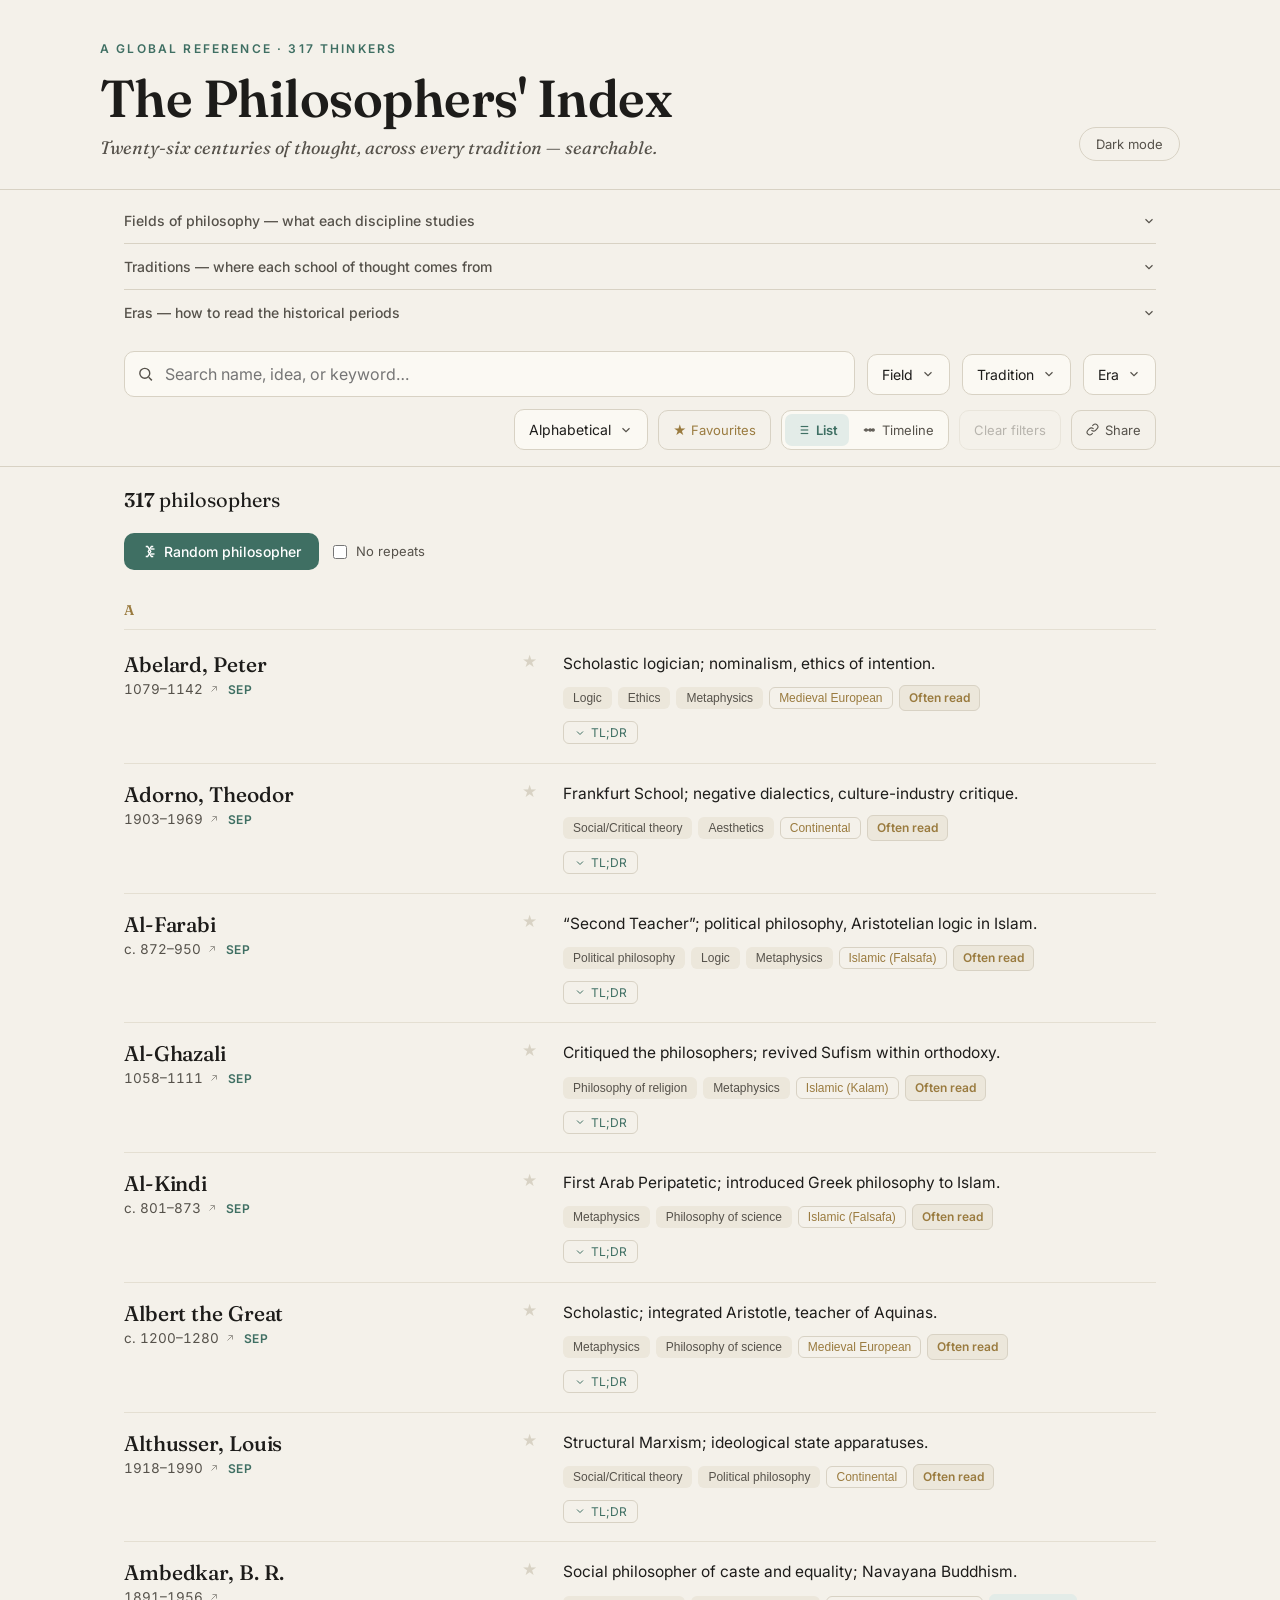
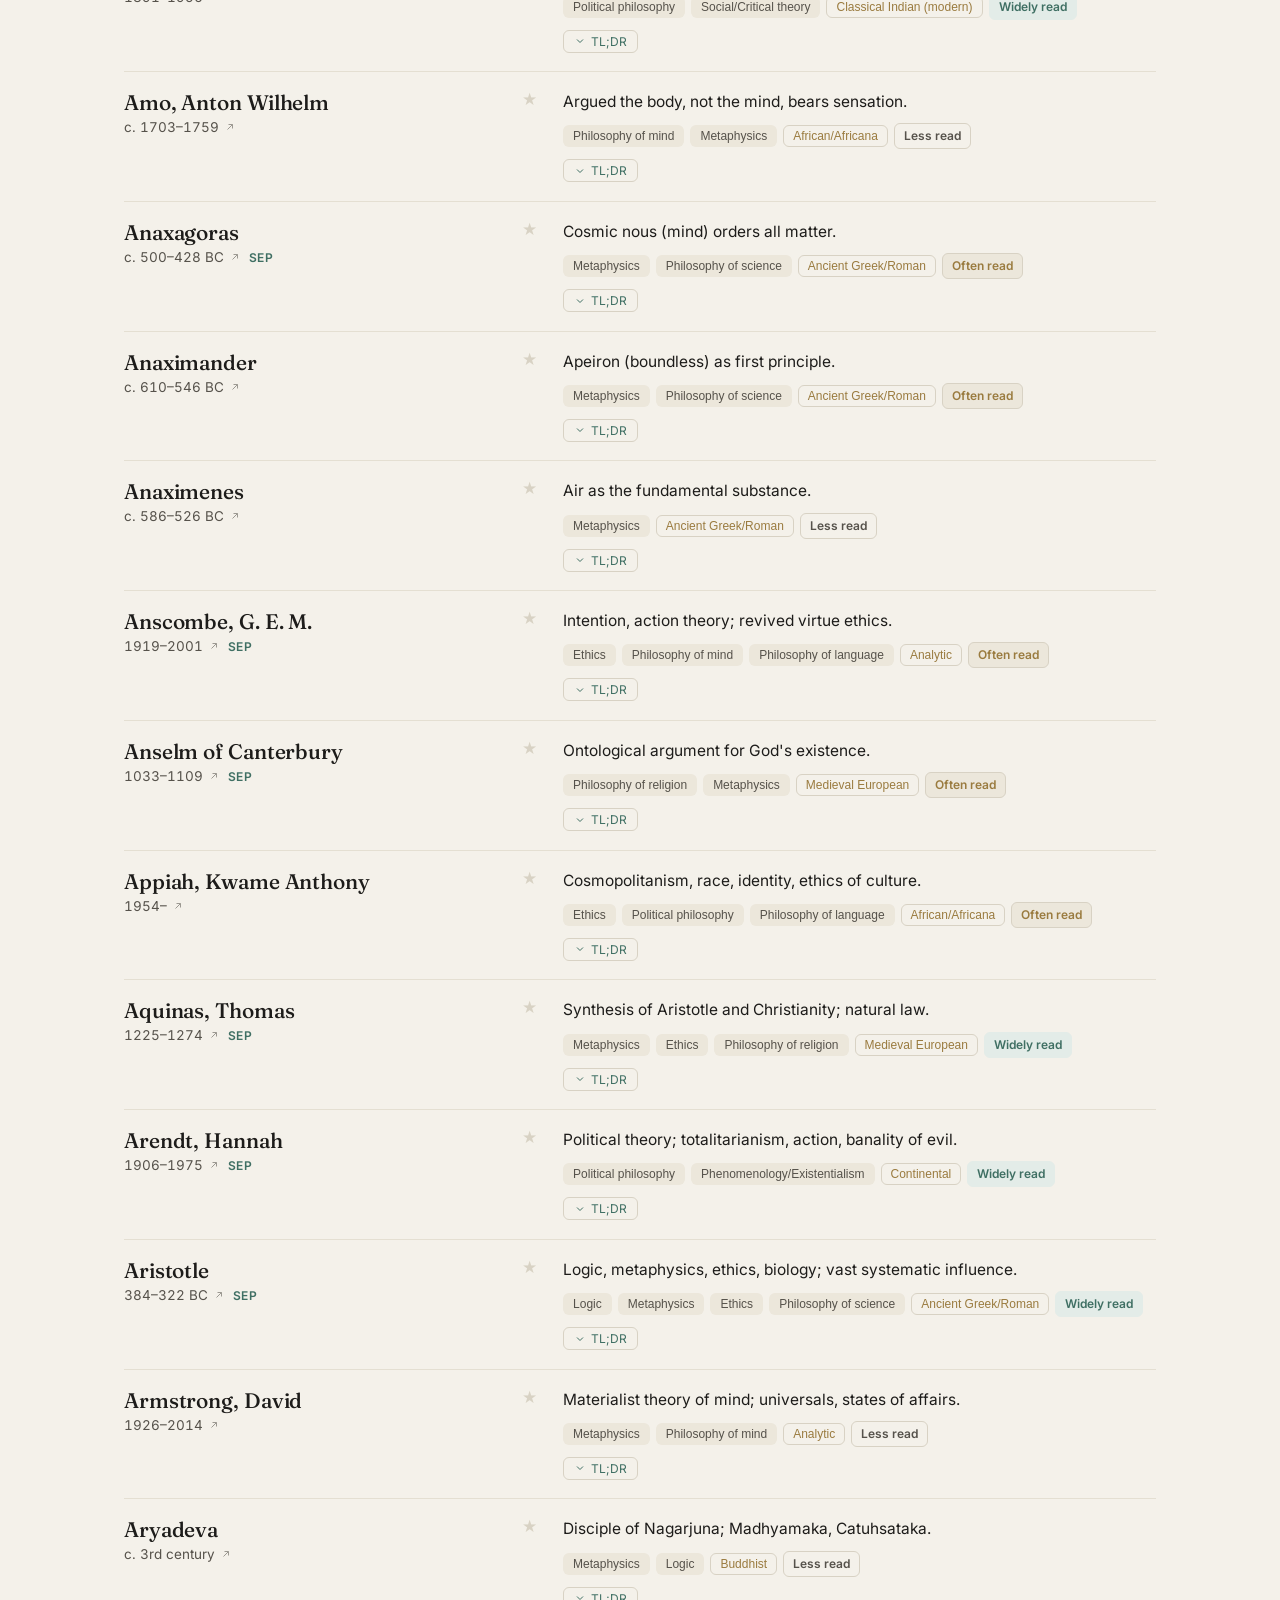
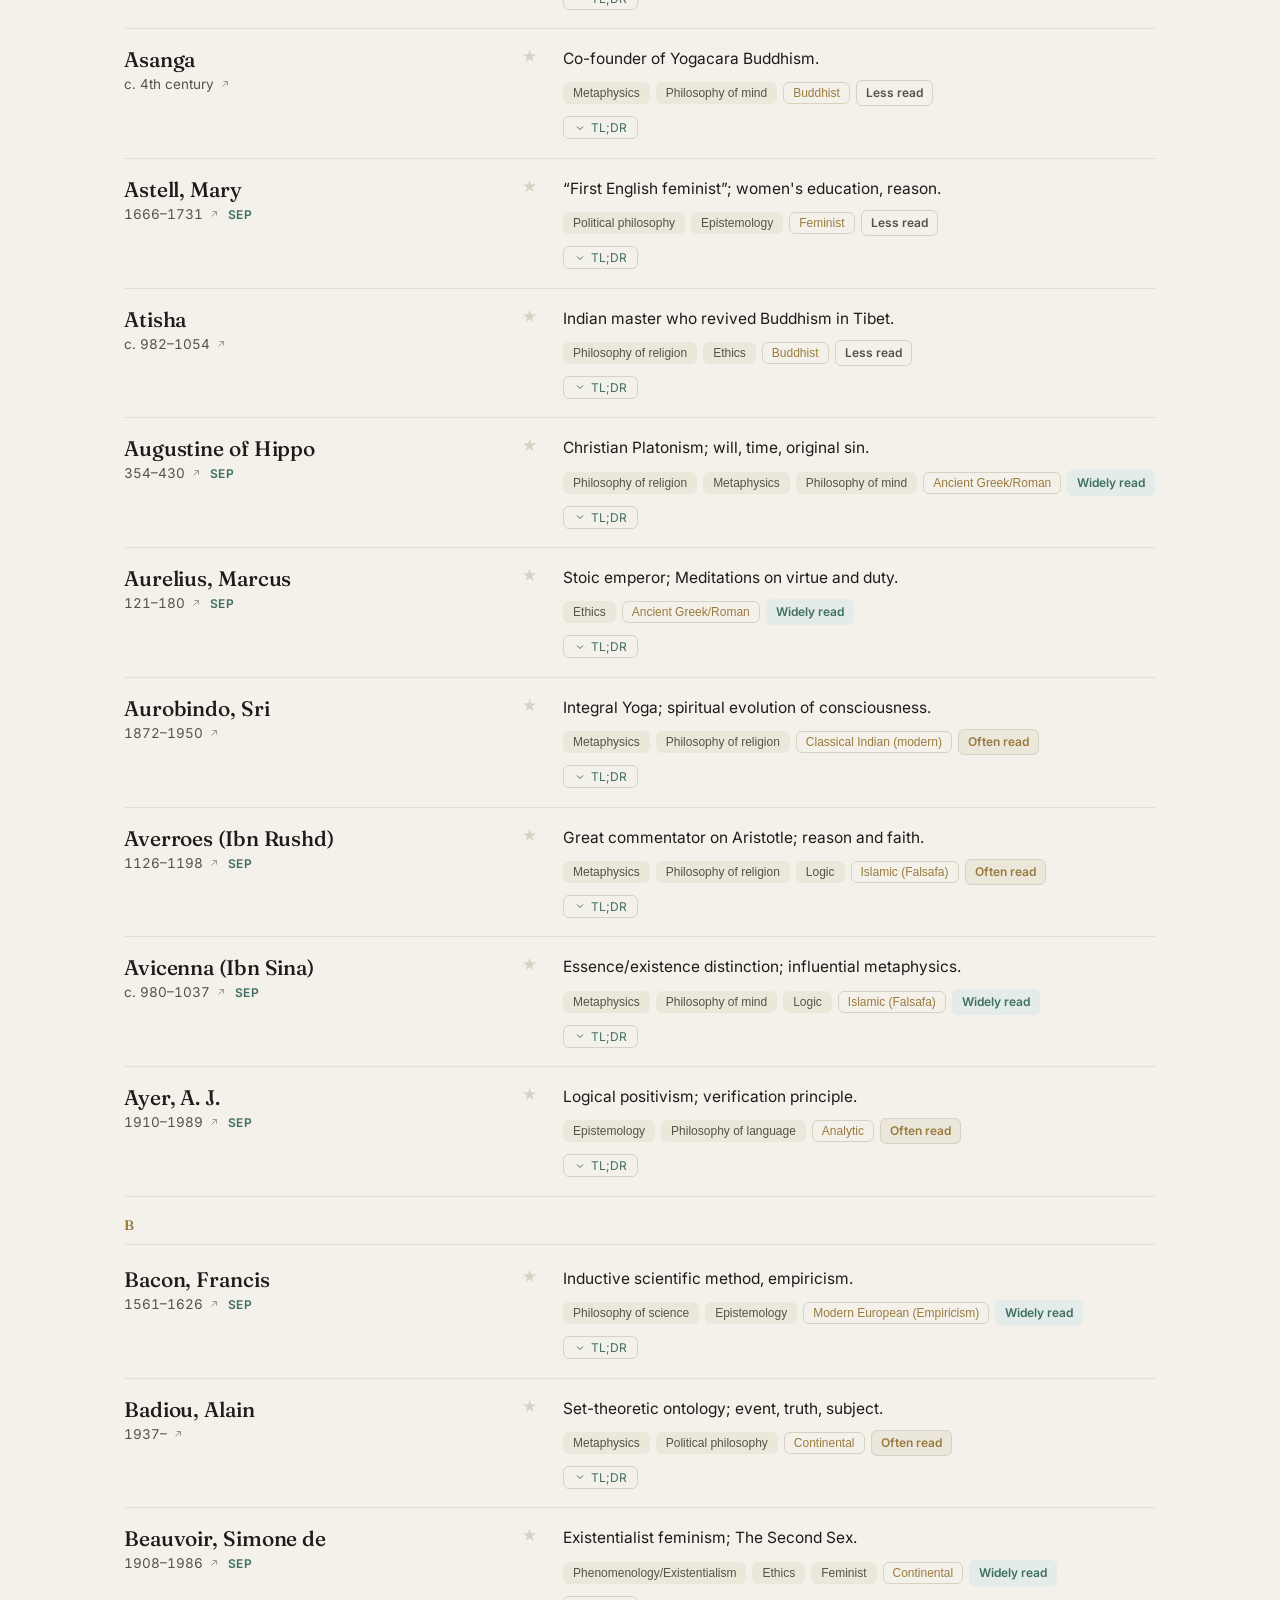
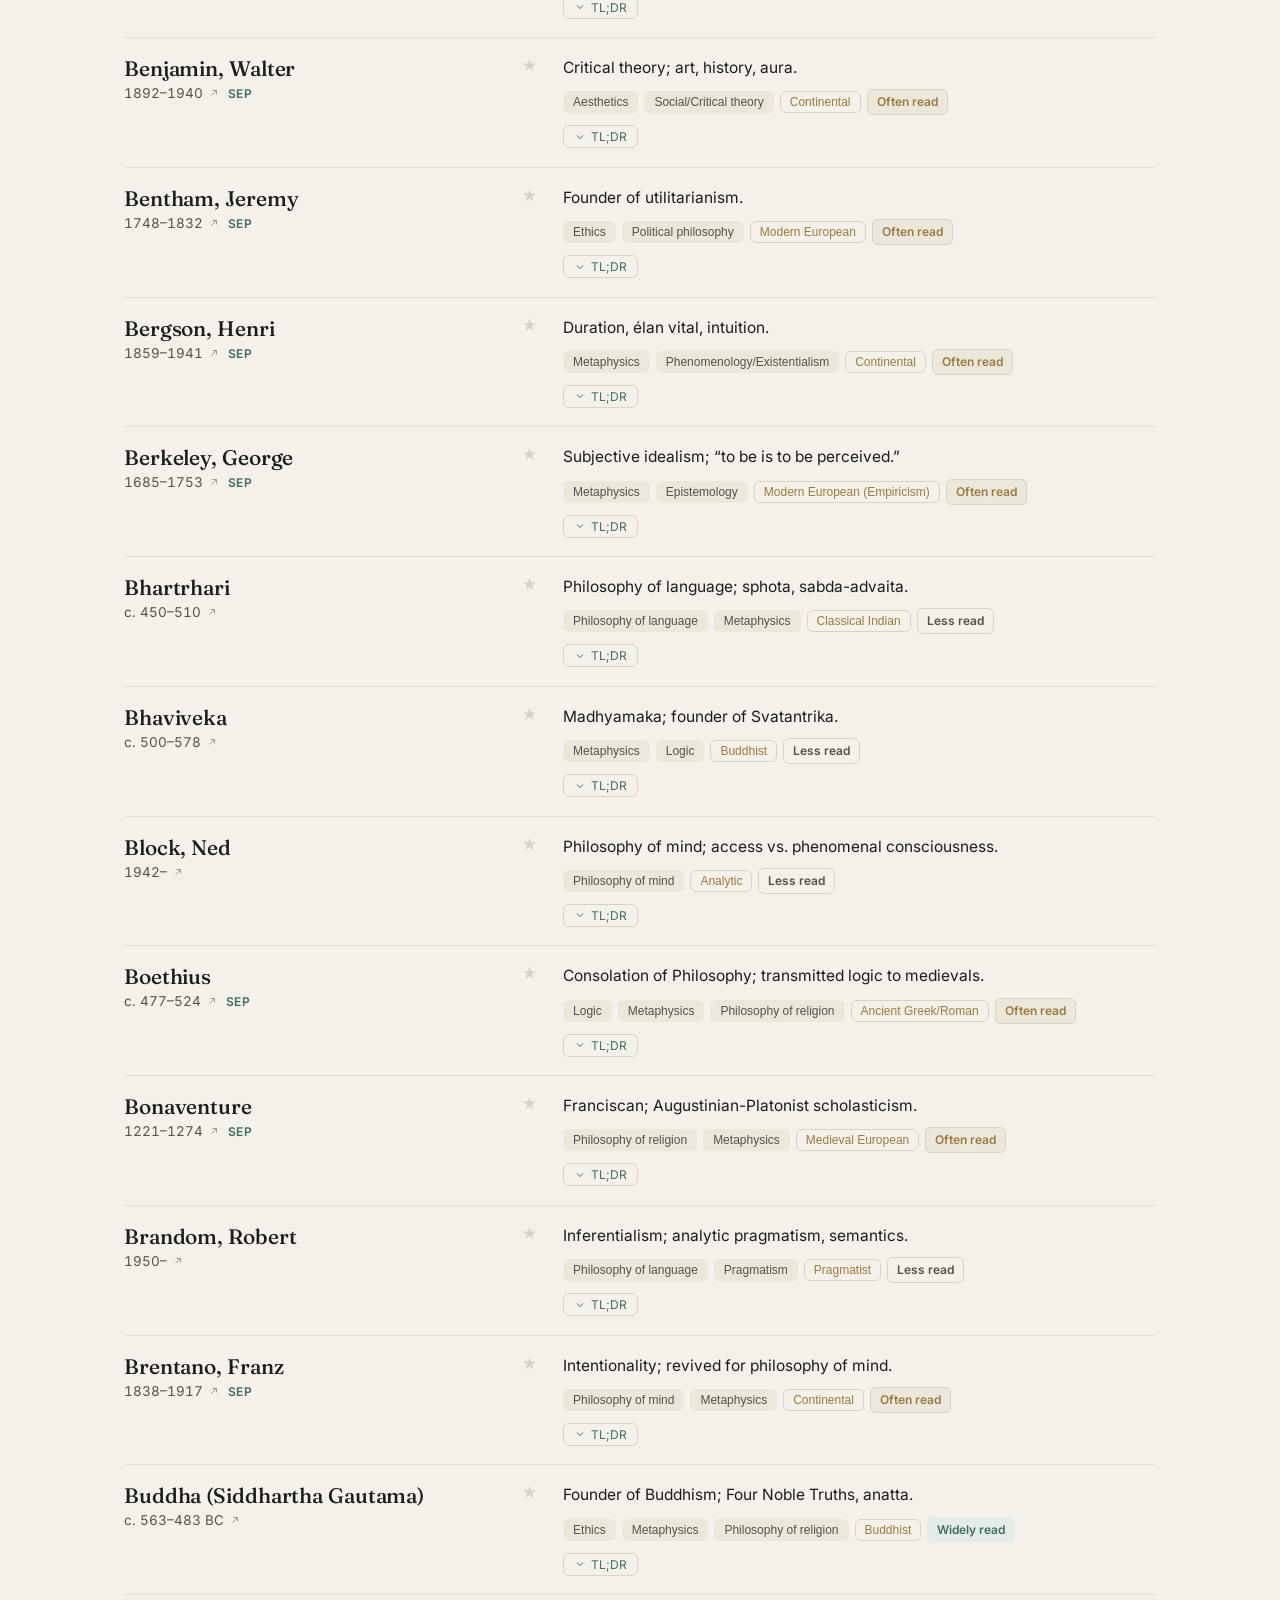
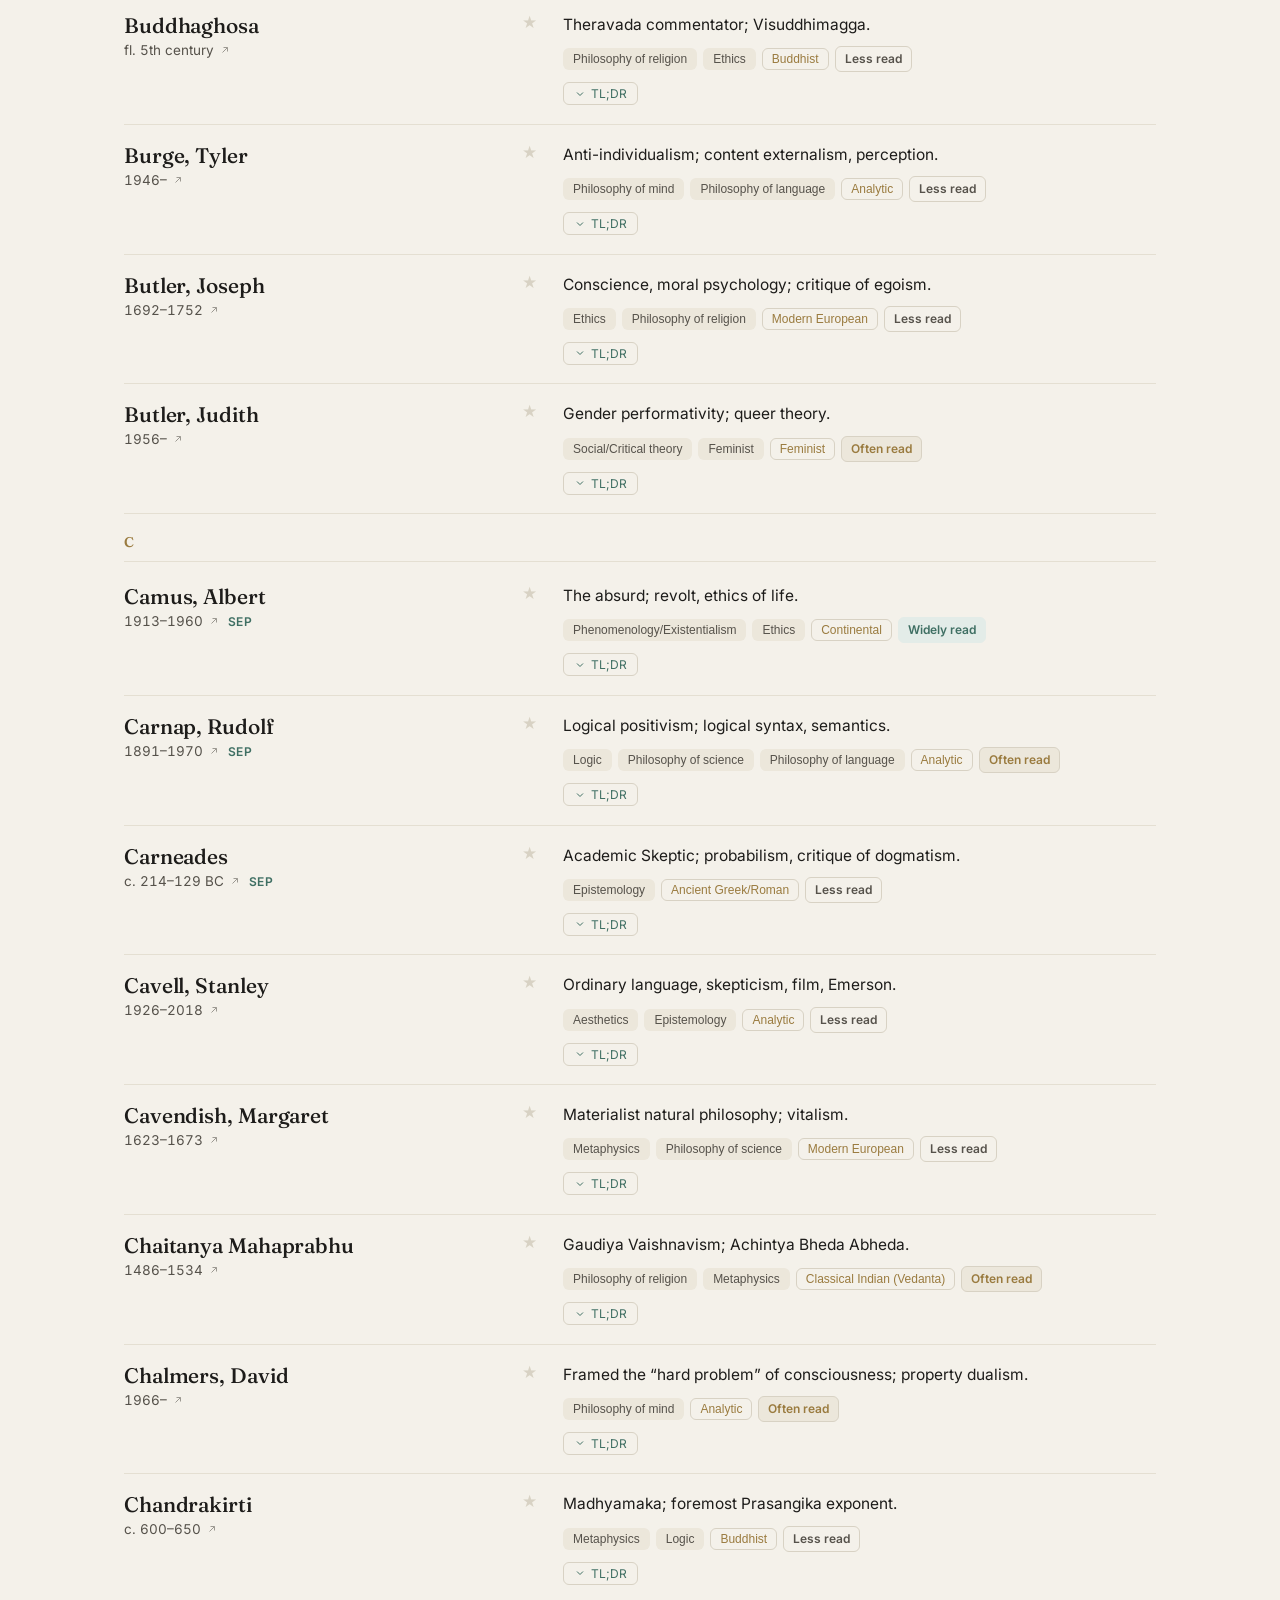
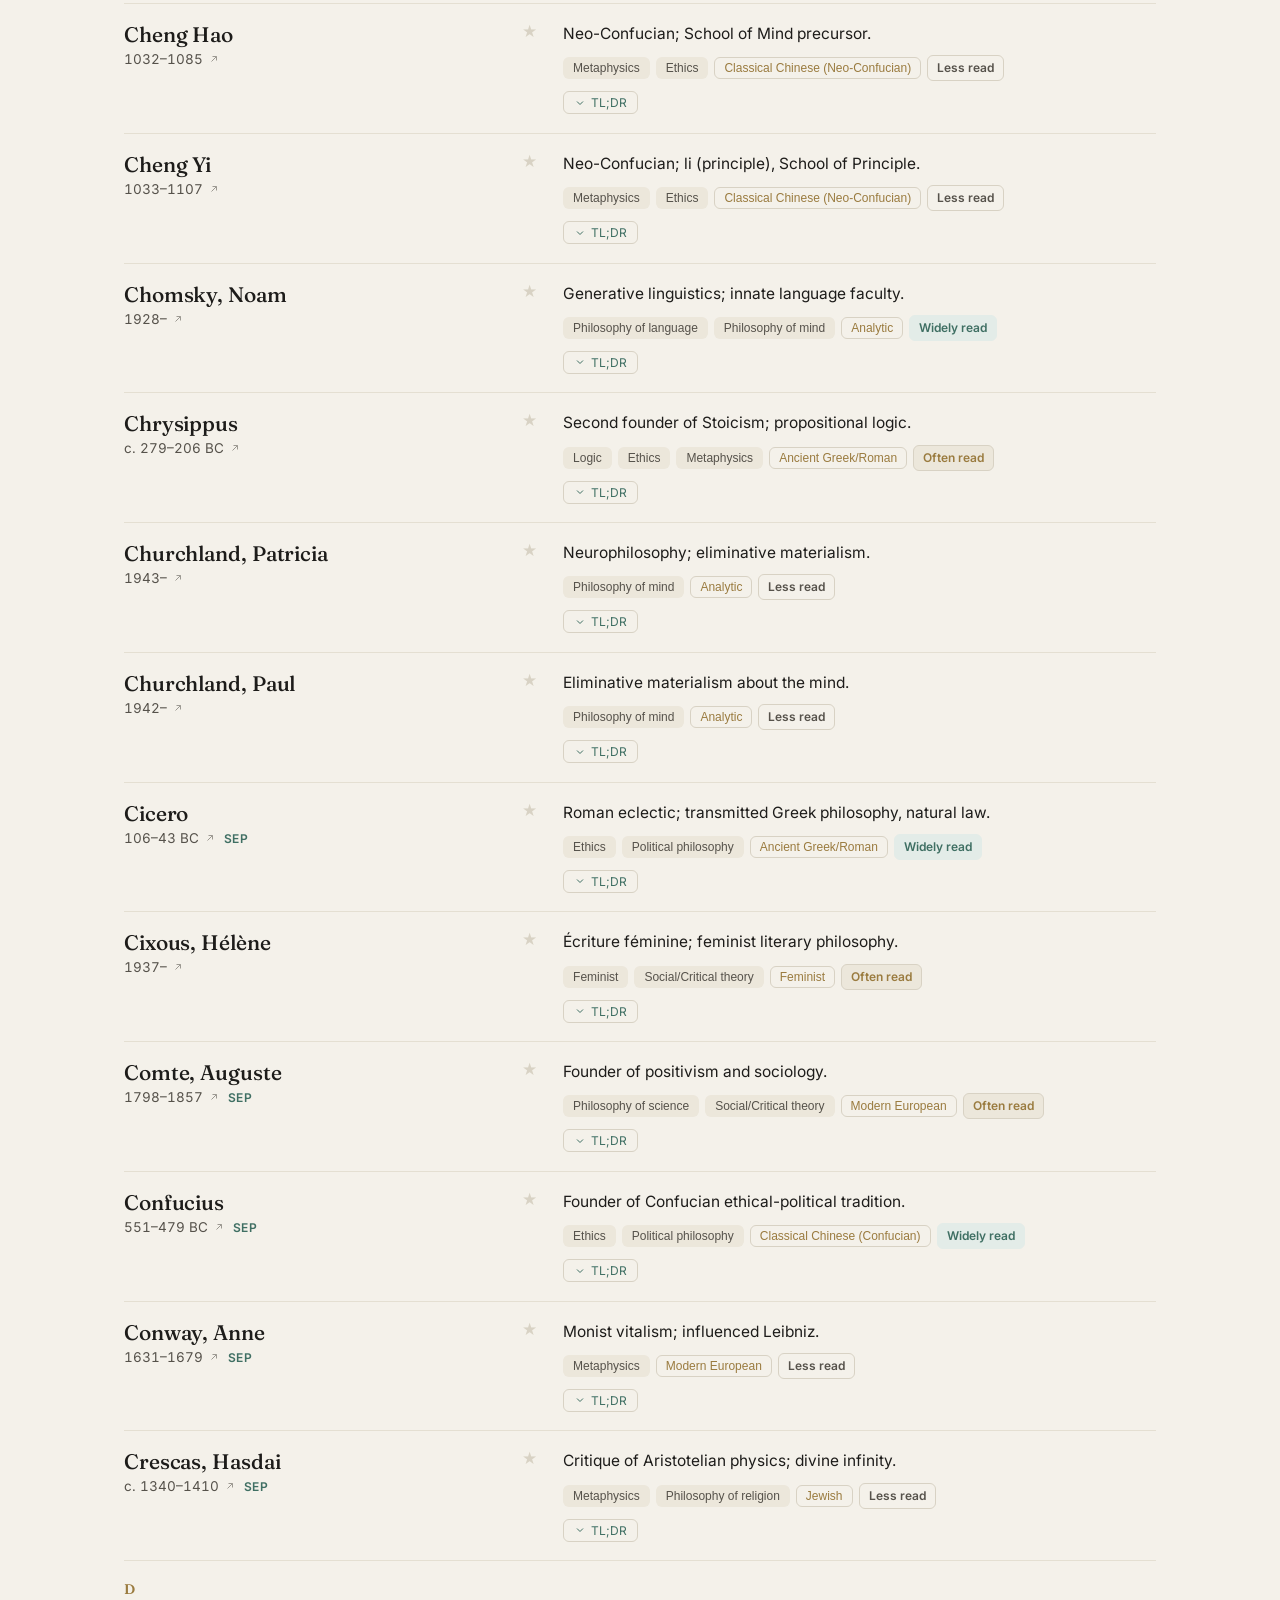
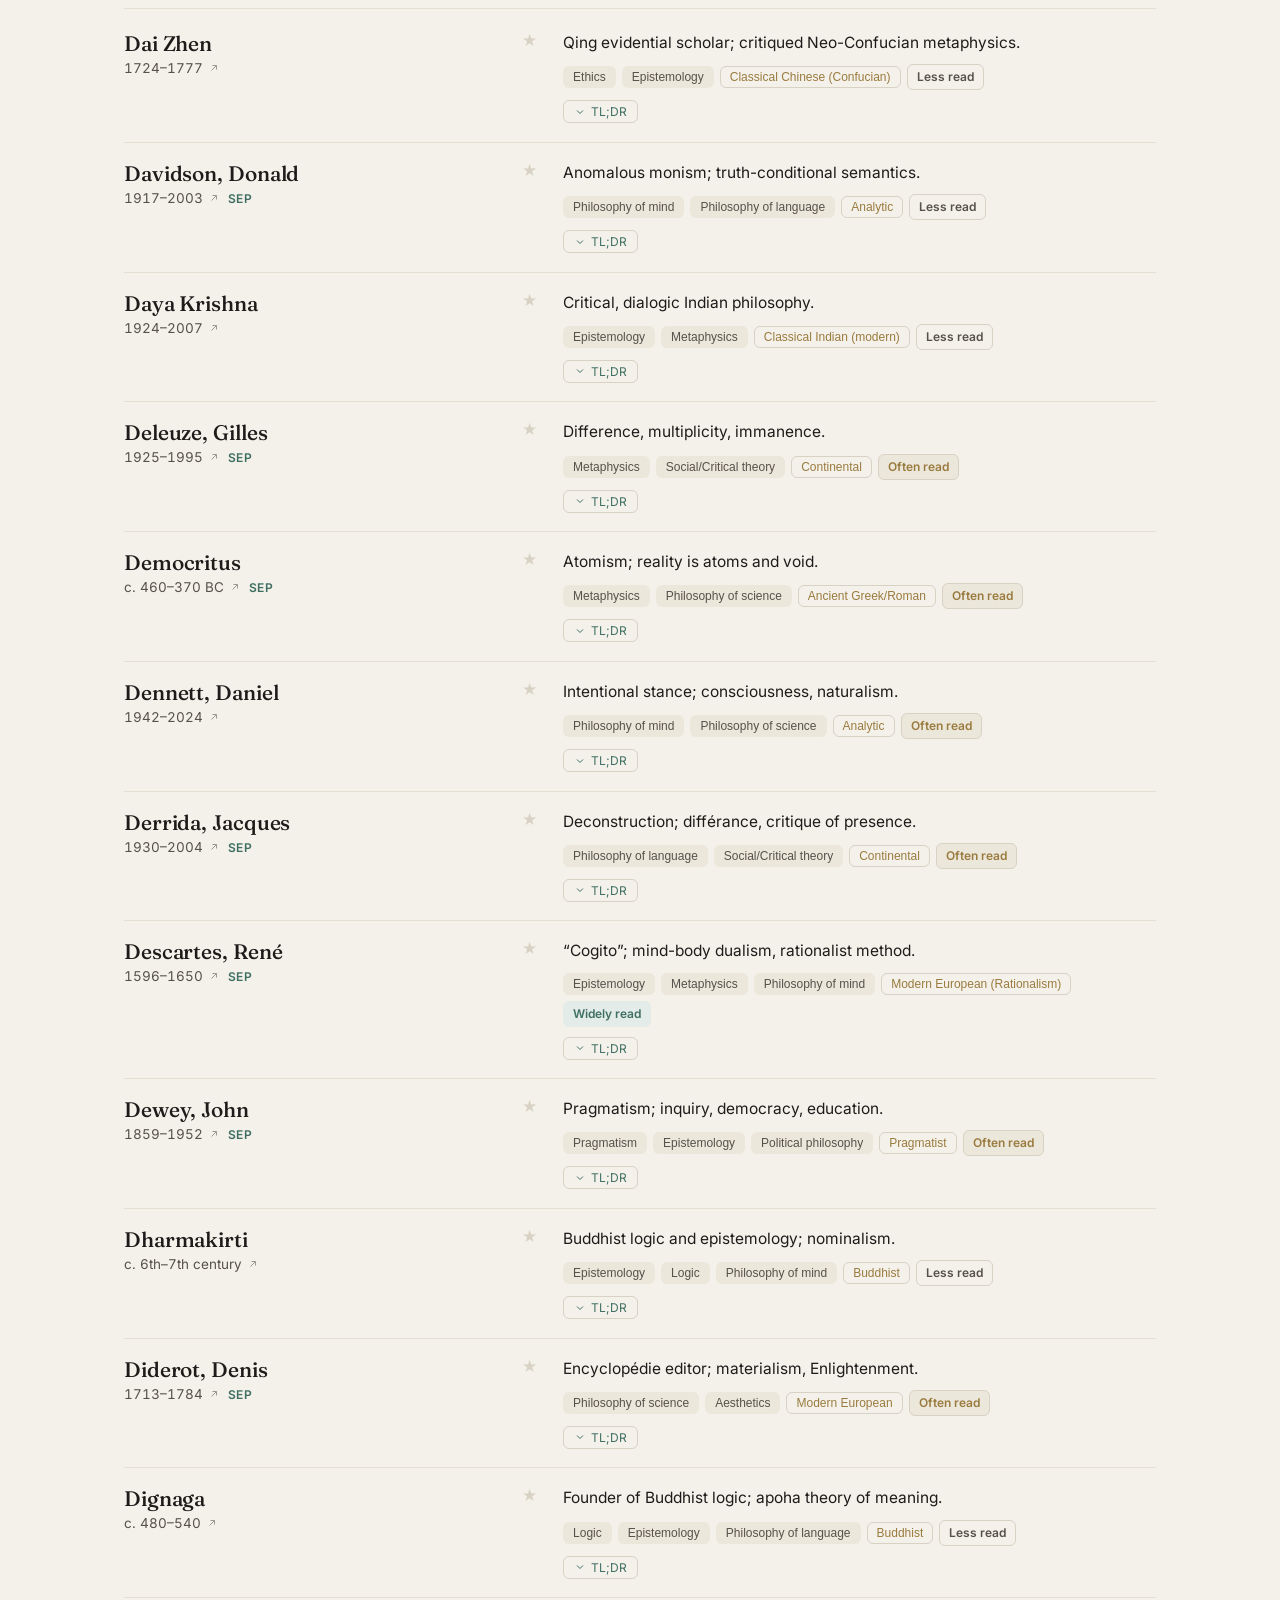
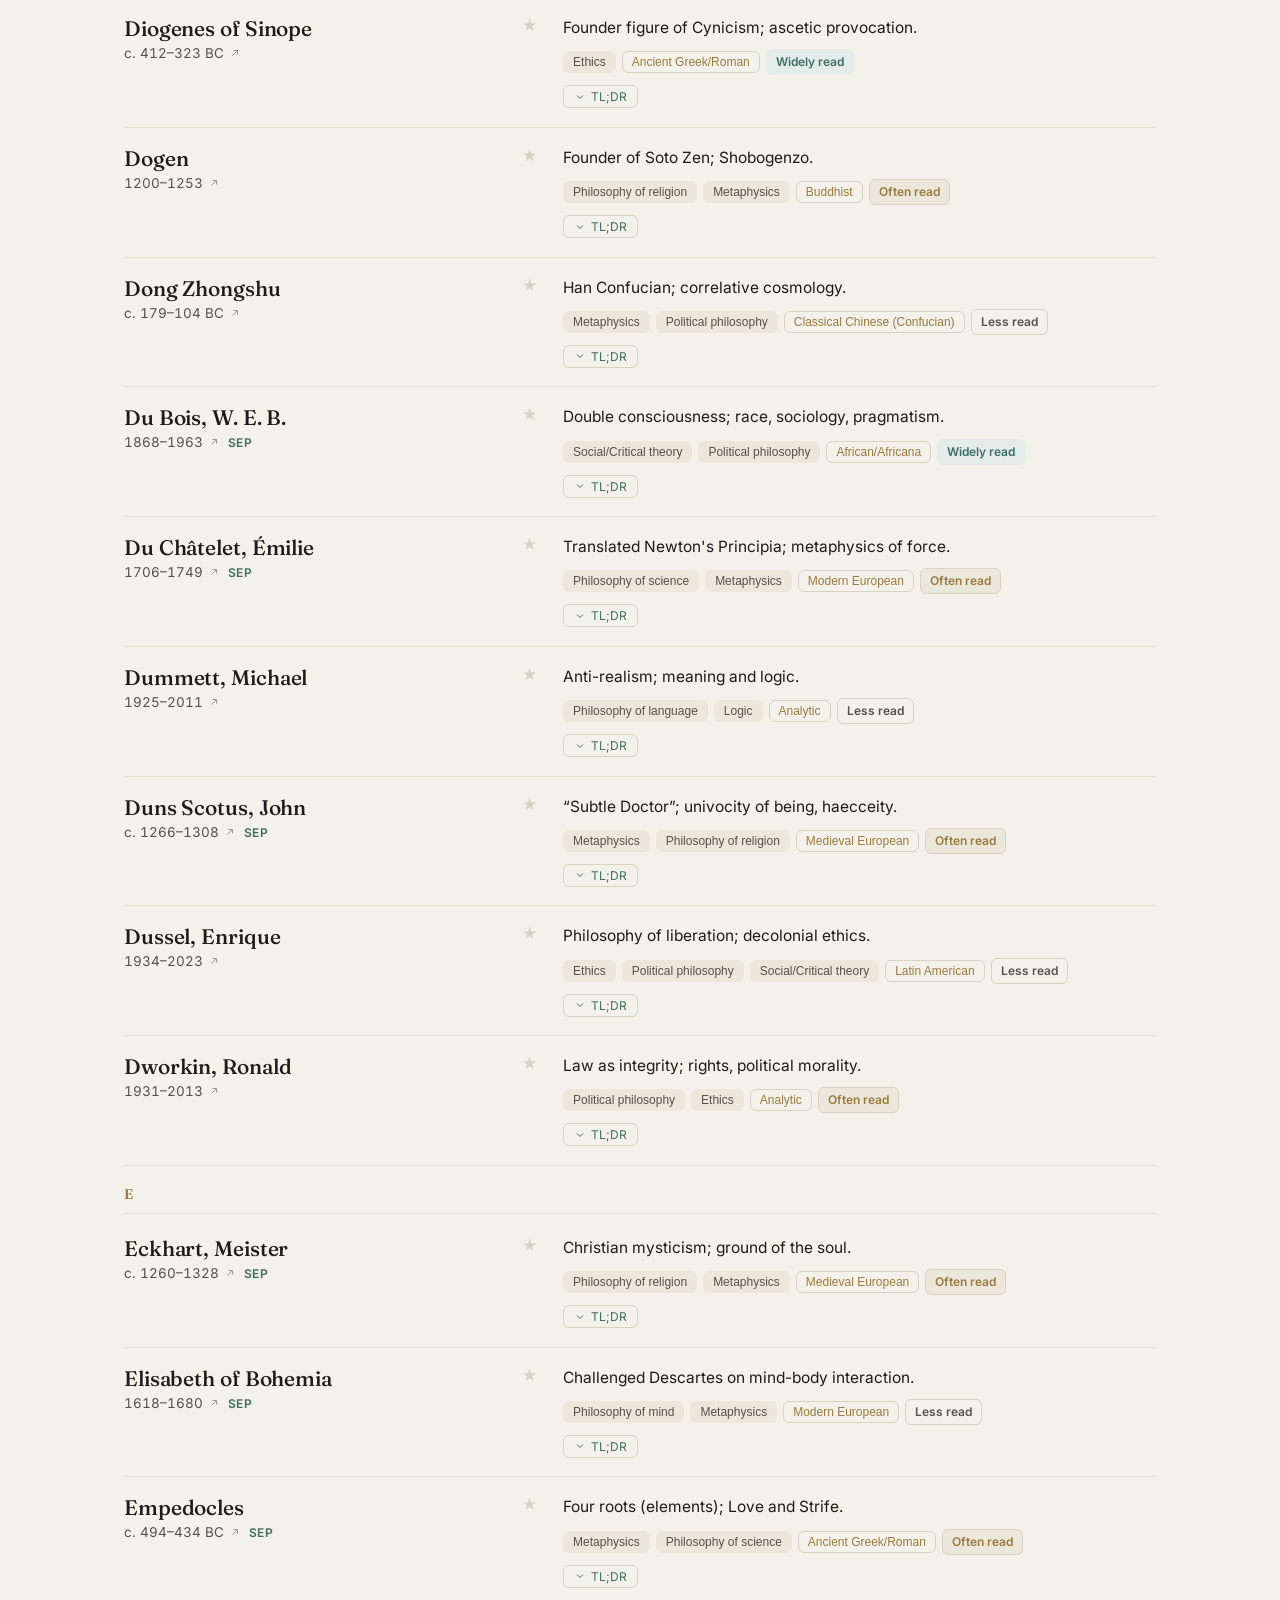
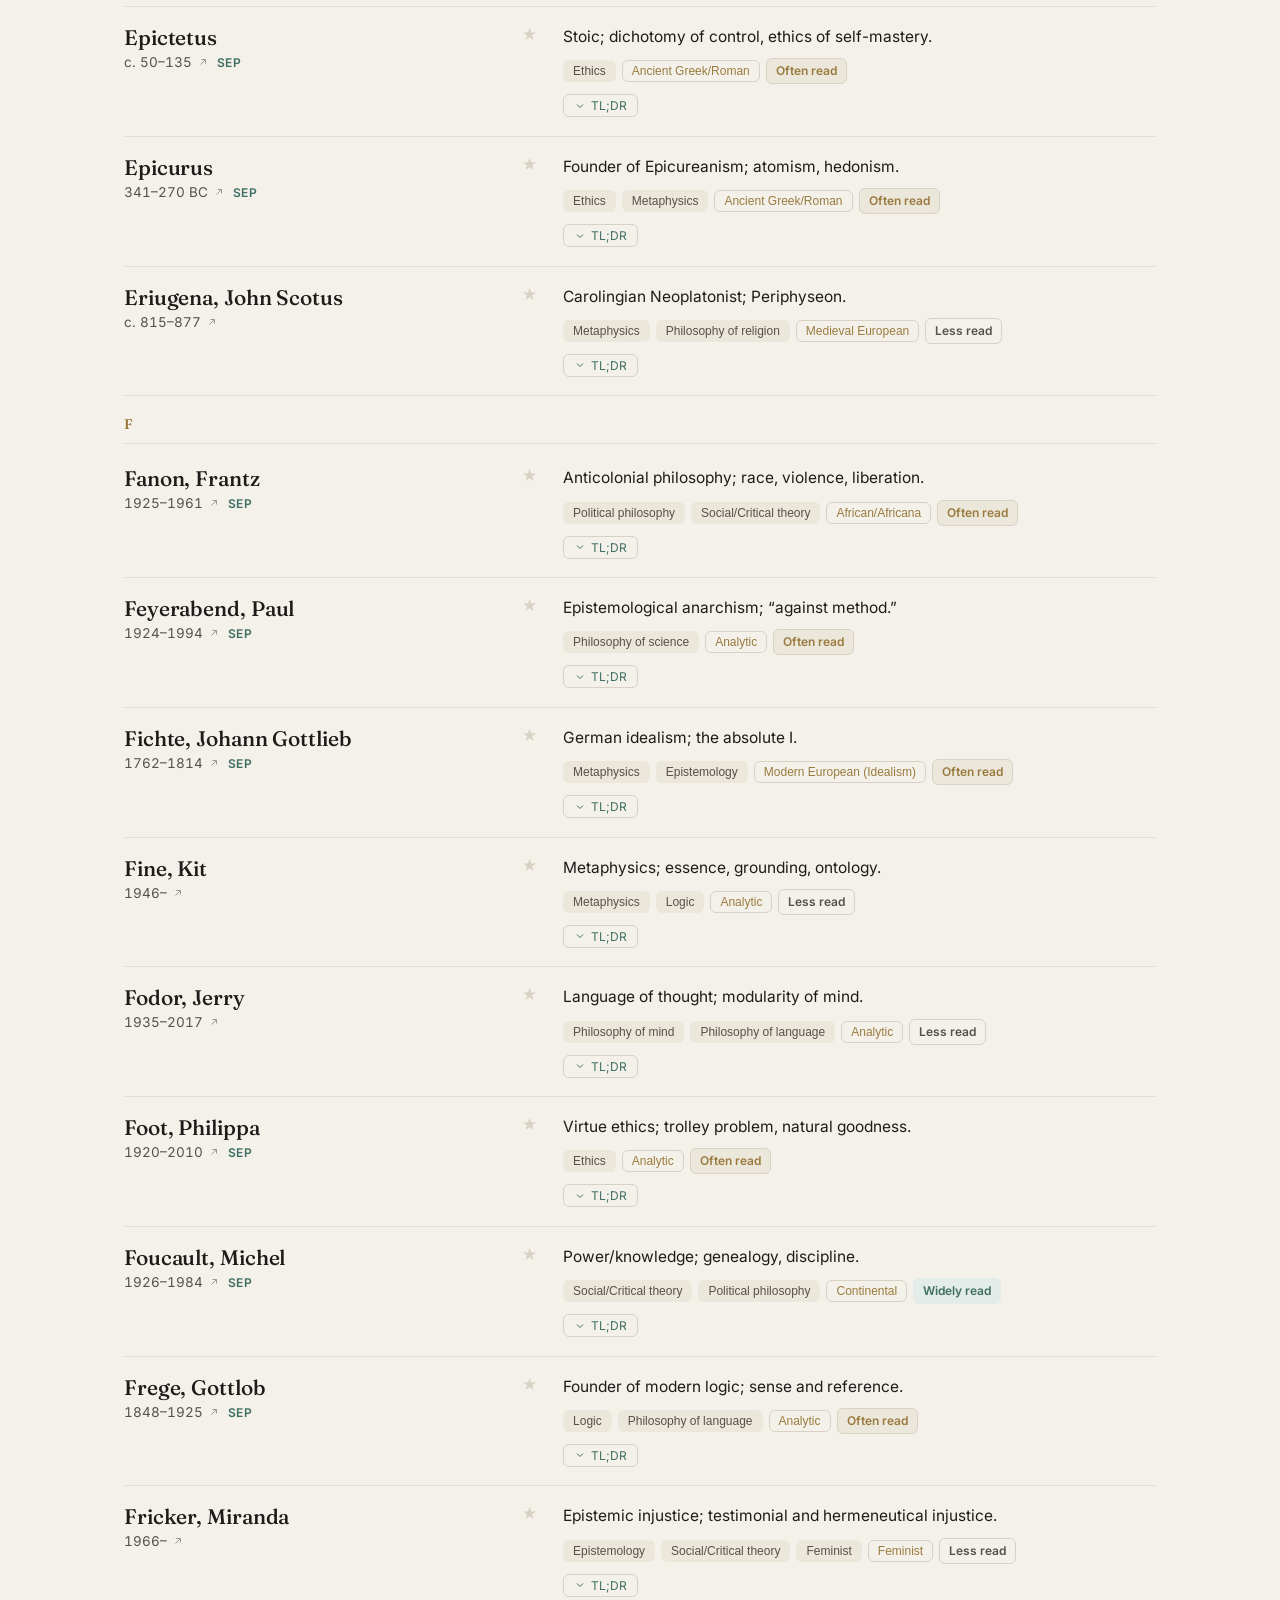
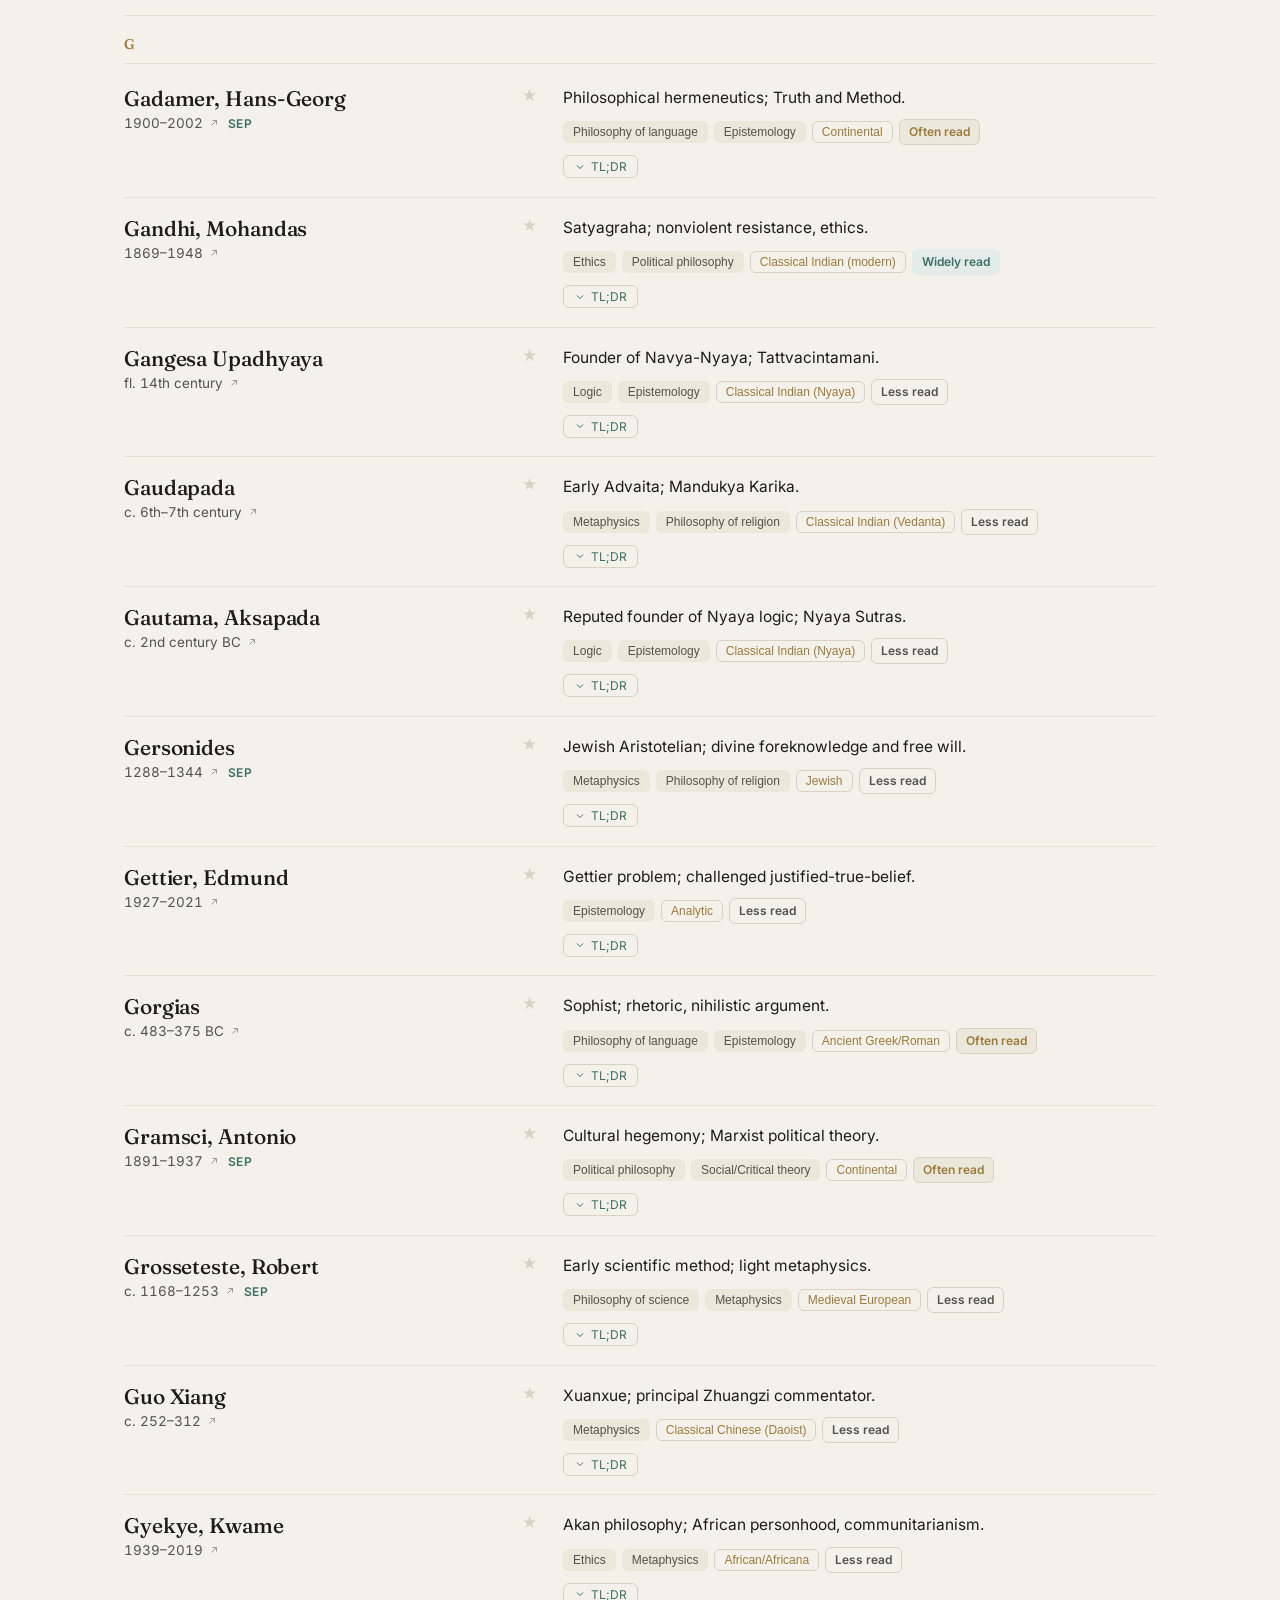
==== commit da49e044: "fix: share and other visuals" ====
--- a/index.html
+++ b/index.html
@@ -67,6 +67,7 @@
 .panel.align-right{left:auto;right:0}
 .opt{display:flex;align-items:center;gap:10px;padding:9px 10px;border-radius:8px;cursor:pointer;font-size:14px}
 .opt:hover{background:var(--paper-2)}
+button.opt{width:100%;font-family:inherit;background:none;border:0;text-align:left}
 .opt input{accent-color:var(--accent);width:15px;height:15px}
 .opt.radio{justify-content:space-between}
 .opt .tick{width:15px;height:15px;stroke:var(--accent);fill:none;stroke-width:2.5;opacity:0}
@@ -93,7 +94,7 @@
 
 .row{display:grid;grid-template-columns:minmax(0,2.1fr) minmax(0,3fr);gap:24px;
   padding:18px 0;border-bottom:1px solid var(--line-soft);align-items:start}
-.row{transition:background .12s}
+
 .row .ident{min-width:0}
 .row .nm{font-family:'Fraunces',serif;font-size:21px;font-weight:500;line-height:1.15;letter-spacing:-.005em}
 .row .nm a{text-decoration:none}
@@ -245,6 +246,7 @@
 .tip-tags{display:flex;gap:5px;flex-wrap:wrap;margin-top:9px}
 .tip-tag{font-size:11px;color:var(--accent);background:var(--accent-soft);border-radius:999px;padding:2px 7px}
 
+
 @media (max-width:680px){
   .view-toggle{order:5}
   .timeline-head{align-items:flex-start}
@@ -252,10 +254,17 @@
   .timeline-axis{left:126px}
   .lane-label{width:110px;font-size:11px}
   .lane-track{left:126px}
-  .timeline-name{display:none}
+
 }
 
 </style>
+<script>
+(function(){
+  var t = localStorage.getItem("phil_theme");
+  if(!t) t = matchMedia("(prefers-color-scheme: dark)").matches ? "dark" : "light";
+  if(t==="dark") document.documentElement.setAttribute("data-theme","dark");
+})();
+</script>
 </head>
 <body>
 <header>
@@ -311,23 +320,23 @@
     <div class="dd" id="ddField">
       <button class="dd-btn" aria-haspopup="true"><span>Field</span><span class="badge" hidden>0</span>
         <svg class="chev" viewBox="0 0 24 24"><polyline points="6 9 12 15 18 9"/></svg></button>
-      <div class="panel" role="menu"></div>
+      <div class="panel" role="group"></div>
     </div>
     <div class="dd" id="ddTrad">
       <button class="dd-btn" aria-haspopup="true"><span>Tradition</span><span class="badge" hidden>0</span>
         <svg class="chev" viewBox="0 0 24 24"><polyline points="6 9 12 15 18 9"/></svg></button>
-      <div class="panel" role="menu"></div>
+      <div class="panel" role="group"></div>
     </div>
     <div class="dd" id="ddEra">
       <button class="dd-btn" aria-haspopup="true"><span>Era</span><span class="badge" hidden>0</span>
         <svg class="chev" viewBox="0 0 24 24"><polyline points="6 9 12 15 18 9"/></svg></button>
-      <div class="panel" role="menu"></div>
+      <div class="panel" role="group"></div>
     </div>
     <div class="controls-right">
       <div class="dd" id="ddSort">
         <button class="dd-btn" aria-haspopup="true"><span id="sortLabel">Alphabetical</span>
           <svg class="chev" viewBox="0 0 24 24"><polyline points="6 9 12 15 18 9"/></svg></button>
-        <div class="panel" role="menu"></div>
+        <div class="panel" role="group"></div>
       </div>
       <button class="fav-filter-btn" id="favFilterBtn">★ Favourites</button>
       <div class="view-toggle" role="group" aria-label="View">
@@ -408,9 +417,9 @@
     if(multi){
       h+=`<label class="opt"><input type="checkbox" value="${esc(it)}"><span>${esc(it)}</span></label>`;
     }else{
-      h+=`<div class="opt radio" data-val="${esc(it[0]||it)}">
+      h+=`<button type="button" class="opt radio" data-val="${esc(it[0]||it)}">
         <span>${esc(it[1]||it)}</span>
-        <svg class="tick" viewBox="0 0 24 24"><polyline points="5 12 10 17 19 7"/></svg></div>`;
+        <svg class="tick" viewBox="0 0 24 24"><polyline points="5 12 10 17 19 7"/></svg></button>`;
     }
   });
   panel.innerHTML=h;
@@ -422,10 +431,12 @@
 buildPanel("#ddSort",SORTS,null,false);
 
 document.querySelectorAll(".dd-btn").forEach(btn=>{
+  btn.setAttribute("aria-expanded","false");
   btn.addEventListener("click",e=>{
     const dd=btn.parentElement;
-    document.querySelectorAll(".dd").forEach(d=>{if(d!==dd)d.classList.remove("open")});
+    document.querySelectorAll(".dd").forEach(d=>{if(d!==dd){d.classList.remove("open");const ob=d.querySelector(".dd-btn");if(ob)ob.setAttribute("aria-expanded","false");}});
     dd.classList.toggle("open");
+    btn.setAttribute("aria-expanded",String(dd.classList.contains("open")));
     if(dd.classList.contains("open")){
       const panel=dd.querySelector(".panel");
       panel.classList.remove("align-right");
@@ -434,7 +445,7 @@
   });
 });
 document.addEventListener("click",e=>{
-  if(!e.target.closest(".dd"))document.querySelectorAll(".dd").forEach(d=>d.classList.remove("open"));
+  if(!e.target.closest(".dd"))document.querySelectorAll(".dd").forEach(d=>{d.classList.remove("open");const ob=d.querySelector(".dd-btn");if(ob)ob.setAttribute("aria-expanded","false");});
 });
 
 function wireMulti(id,setRef){
@@ -475,10 +486,13 @@
 $("#q").addEventListener("input",e=>{state.q=e.target.value.trim().toLowerCase();render();});
 
 const themeBtn=$("#themeBtn");
+themeBtn.textContent=document.documentElement.getAttribute("data-theme")==="dark"?"Light mode":"Dark mode";
 themeBtn.addEventListener("click",()=>{
   const dark=document.documentElement.getAttribute("data-theme")==="dark";
-  document.documentElement.setAttribute("data-theme",dark?"light":"dark");
+  const next=dark?"light":"dark";
+  document.documentElement.setAttribute("data-theme",next);
   themeBtn.textContent=dark?"Dark mode":"Light mode";
+  localStorage.setItem("phil_theme",next);
 });
 
 function highlight(text,q){
@@ -534,7 +548,7 @@
   const q=state.q;
   const fieldTags=r.fields.map(f=>`<button class="tag field" data-field="${esc(f)}">${esc(f)}</button>`).join("");
   const popClass=r.popularity>=75?"pop-high":r.popularity>=50?"pop-mid":"pop-low";
-  const popLabel=r.popularity>=75?"Widely read":r.popularity>=50?"Often read":"Lesser-read";
+  const popLabel=r.popularity>=75?"Widely read":r.popularity>=50?"Often read":"Less read";
   const popTag=r.popularity===null?"":`<span class="tag popularity ${popClass}" title="Score ${r.popularity}/100 \u00b7 ${formatViews(r.avg_views_per_day)} avg. Wikipedia views/day (10-year window)">${popLabel}</span>`;
   const ext=`<svg class="ext" viewBox="0 0 24 24" fill="none" stroke="currentColor" stroke-width="2"><path d="M7 17L17 7M9 7h8v8"/></svg>`;
   return `<div class="row">
@@ -582,8 +596,8 @@
 }
 
 function timelineItemClass(r,recs){
-  if((r.popularity||0)>=78)return "popular";
-  if((r.popularity||0)>=45)return "mid";
+  if((r.popularity||0)>=75)return "popular";
+  if((r.popularity||0)>=50)return "mid";
   return recs.length>90?"dot-only":"";
 }
 
@@ -619,7 +633,7 @@
       <div class="lane-track">${points}</div>
     </div>`;
   }).join("");
-  const showingLabels=recs.length<=90?"Labels show for all points.":"Popular points are labelled; hover any point for details.";
+  const showingLabels="Hover any point for details.";
   $("#results").innerHTML=`<div class="timeline-wrap">
     <div class="timeline-head">
       <div>
@@ -711,24 +725,13 @@
 
   const scroller=document.getElementById("timelineScroller");
   if(scroller){
-    let dragging=false,startX=0,startScroll=0,moved=false;
     scroller.addEventListener("mousedown",e=>{
       if(e.target.closest(".timeline-item"))return;
+      activeScroller=scroller;
       dragging=true; moved=false;
       startX=e.clientX; startScroll=scroller.scrollLeft;
       scroller.style.cursor="grabbing";
       e.preventDefault();
-    });
-    document.addEventListener("mousemove",e=>{
-      if(!dragging)return;
-      const dx=e.clientX-startX;
-      if(Math.abs(dx)>3)moved=true;
-      if(moved)scroller.scrollLeft=startScroll-dx;
-    });
-    document.addEventListener("mouseup",()=>{
-      if(!dragging)return;
-      dragging=false;
-      scroller.style.cursor="";
     });
     scroller.addEventListener("click",e=>{
       if(moved)e.stopPropagation();
@@ -757,6 +760,20 @@
   }
 }
 
+let dragging=false,startX=0,startScroll=0,moved=false,activeScroller=null;
+document.addEventListener("mousemove",e=>{
+  if(!dragging||!activeScroller)return;
+  const dx=e.clientX-startX;
+  if(Math.abs(dx)>3)moved=true;
+  if(moved)activeScroller.scrollLeft=startScroll-dx;
+});
+document.addEventListener("mouseup",()=>{
+  if(!dragging||!activeScroller)return;
+  dragging=false;
+  activeScroller.style.cursor="";
+  activeScroller=null;
+});
+
 let tlZoomLevel=3;
 const TL_BASE=800;
 function tlZoomToWidth(z){ return Math.round(TL_BASE*Math.pow(z,1.7)); }
@@ -1085,9 +1102,10 @@
   encodeHash();
   navigator.clipboard.writeText(location.href).then(() => {
     const btn = $("#copyLinkBtn");
-    const orig = btn.textContent;
-    btn.textContent = "Copied!";
-    setTimeout(() => { btn.textContent = orig; }, 1500);
+    const span = btn.querySelector("span");
+    const orig = span.textContent;
+    span.textContent = "Copied!";
+    setTimeout(() => { span.textContent = orig; }, 1500);
   });
 });
 // ---- end share / deeplink ----
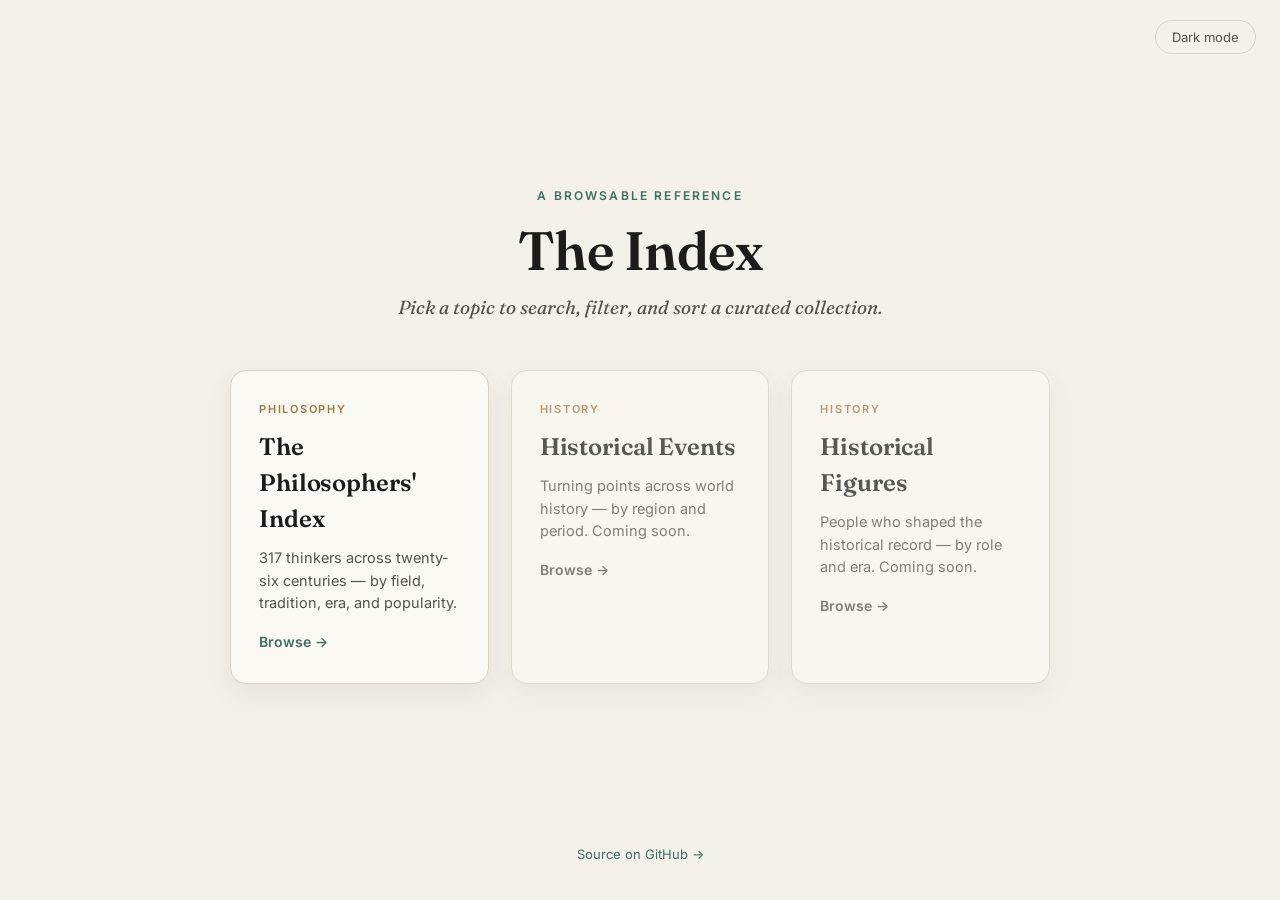
==== commit a5c10544: "fix: redirect legacy hash urls to viewer" ====
--- a/index.html
+++ b/index.html
@@ -3,7 +3,7 @@
 <head>
 <meta charset="utf-8">
 <meta name="viewport" content="width=device-width, initial-scale=1">
-<title>The Philosophers' Index</title>
+<title>The Index — browse by topic</title>
 <link rel="preconnect" href="https://fonts.googleapis.com">
 <link rel="preconnect" href="https://fonts.gstatic.com" crossorigin>
 <link href="https://fonts.googleapis.com/css2?family=Fraunces:opsz,wght@9..144,400;9..144,500;9..144,600&family=Inter:wght@400;500;600&display=swap" rel="stylesheet">
@@ -19,247 +19,45 @@
   --gold:#c4a35a; --card:#1b1e21; --shadow:rgba(0,0,0,.3);
 }
 *{box-sizing:border-box}
-html{scroll-behavior:smooth}
-body{margin:0;background:var(--paper);color:var(--ink);
-  font-family:'Inter',system-ui,sans-serif;line-height:1.5;-webkit-font-smoothing:antialiased;}
+body{margin:0;min-height:100vh;background:var(--paper);color:var(--ink);
+  font-family:'Inter',system-ui,sans-serif;line-height:1.5;-webkit-font-smoothing:antialiased;
+  display:flex;flex-direction:column}
 a{color:inherit}
-.wrap{max-width:1080px;margin:0 auto;padding:0 24px}
-
-header{border-bottom:1px solid var(--line);background:var(--paper);}
-.masthead{display:flex;align-items:flex-end;justify-content:space-between;gap:24px;padding:40px 0 28px;flex-wrap:wrap}
-.title-block h1{font-family:'Fraunces',serif;font-weight:600;font-size:clamp(34px,5vw,52px);
-  line-height:1.0;margin:0;letter-spacing:-.01em}
-.title-block .sub{font-family:'Fraunces',serif;font-style:italic;color:var(--ink-soft);
-  font-size:18px;margin-top:10px;font-weight:400}
-.kicker{font-size:12px;letter-spacing:.18em;text-transform:uppercase;color:var(--accent);
-  font-weight:600;margin-bottom:14px}
+.topbar{display:flex;justify-content:flex-end;padding:20px 24px}
 .theme-btn{font-family:inherit;font-size:13px;color:var(--ink-soft);background:transparent;
   border:1px solid var(--line);border-radius:999px;padding:8px 16px;cursor:pointer;white-space:nowrap}
 .theme-btn:hover{border-color:var(--accent);color:var(--accent)}
-
-.controls{position:sticky;top:0;z-index:30;background:var(--paper);
-  border-bottom:1px solid var(--line);padding:16px 0}
-.controls .wrap{display:flex;gap:12px;align-items:center;flex-wrap:wrap}
-.search{flex:1 1 240px;min-width:200px;position:relative}
-.search input{width:100%;font-family:inherit;font-size:16px;color:var(--ink);
-  background:var(--card);border:1px solid var(--line);border-radius:10px;
-  padding:12px 14px 12px 40px;outline:none}
-.search input:focus{border-color:var(--accent);box-shadow:0 0 0 3px var(--accent-soft)}
-.search svg{position:absolute;left:13px;top:50%;transform:translateY(-50%);
-  width:17px;height:17px;stroke:var(--ink-soft);fill:none;stroke-width:2}
-
-.dd{position:relative}
-.dd.open{z-index:50}
-.dd-btn{font-family:inherit;font-size:14px;color:var(--ink);background:var(--card);
-  border:1px solid var(--line);border-radius:10px;padding:11px 14px;cursor:pointer;
-  display:flex;align-items:center;gap:8px;white-space:nowrap}
-.dd-btn:hover{border-color:var(--accent)}
-.dd-btn .chev{width:14px;height:14px;stroke:var(--ink-soft);fill:none;stroke-width:2;transition:transform .15s}
-.dd.open .chev{transform:rotate(180deg)}
-.dd-btn .badge{background:var(--accent);color:#fff;font-size:11px;font-weight:600;
-  border-radius:999px;min-width:18px;height:18px;display:inline-flex;align-items:center;
-  justify-content:center;padding:0 5px}
-.dd-btn .badge[hidden]{display:none}
-.panel{position:absolute;top:calc(100% + 6px);left:0;min-width:230px;max-height:340px;
-  overflow:auto;background:var(--card);border:1px solid var(--line);border-radius:12px;
-  box-shadow:0 12px 32px var(--shadow);padding:6px;display:none}
-.dd.open .panel{display:block}
-.panel.align-right{left:auto;right:0}
-.opt{display:flex;align-items:center;gap:10px;padding:9px 10px;border-radius:8px;cursor:pointer;font-size:14px}
-.opt:hover{background:var(--paper-2)}
-button.opt{width:100%;font-family:inherit;background:none;border:0;text-align:left}
-.opt input{accent-color:var(--accent);width:15px;height:15px}
-.opt.radio{justify-content:space-between}
-.opt .tick{width:15px;height:15px;stroke:var(--accent);fill:none;stroke-width:2.5;opacity:0}
-.opt.sel .tick{opacity:1}
-.panel .panel-head{font-size:11px;letter-spacing:.12em;text-transform:uppercase;
-  color:var(--ink-soft);padding:8px 10px 4px}
-.clear-btn{font-family:inherit;font-size:13px;color:var(--accent);background:transparent;
-  border:none;cursor:pointer;padding:4px 6px}
-
-.meta-row{padding:18px 0 6px;display:flex;align-items:baseline;justify-content:space-between;gap:16px;flex-wrap:wrap}
-.count{font-family:'Fraunces',serif;font-size:20px}
-.count b{font-weight:600}
-.active-tags{display:flex;gap:7px;flex-wrap:wrap}
-.chip{font-size:12.5px;color:var(--accent);background:var(--accent-soft);
-  border:1px solid transparent;border-radius:999px;padding:4px 10px 4px 12px;
-  display:inline-flex;align-items:center;gap:6px;cursor:pointer}
-.chip span{font-weight:600;font-size:14px;line-height:1}
-
-.results{padding:8px 0 80px}
-.era-head{font-family:'Fraunces',serif;font-size:14px;letter-spacing:.04em;color:var(--gold);
-  text-transform:uppercase;font-weight:600;padding:26px 0 10px;border-bottom:1px solid var(--line-soft);
-  margin-bottom:4px;display:flex;justify-content:space-between;align-items:baseline}
-.era-head .n{font-family:'Inter';font-size:12px;color:var(--ink-soft);letter-spacing:.1em;font-weight:500}
-
-.row{display:grid;grid-template-columns:minmax(0,2.1fr) minmax(0,3fr);gap:24px;
-  padding:18px 0;border-bottom:1px solid var(--line-soft);align-items:start}
-
-.row .ident{min-width:0}
-.row .nm{font-family:'Fraunces',serif;font-size:21px;font-weight:500;line-height:1.15;letter-spacing:-.005em}
-.row .nm a{text-decoration:none}
-.row .nm a:hover{color:var(--accent);text-decoration:underline;text-underline-offset:3px}
-.row .dt{font-size:13.5px;color:var(--ink-soft);margin-top:3px;font-variant-numeric:tabular-nums}
-.row .dt .ext{display:inline-block;width:12px;height:12px;margin-left:5px;vertical-align:-1px;opacity:.55}
-.row .dt .sep-link{margin-left:8px;color:var(--accent);text-decoration:none;font-size:12px;font-weight:600;letter-spacing:.04em}
-.row .dt .sep-link:hover{text-decoration:underline;text-underline-offset:2px}
-.row .body{min-width:0}
-.row .desc{font-size:15.5px;color:var(--ink);margin:0 0 10px}
-.tags{display:flex;gap:6px;flex-wrap:wrap;align-items:center}
-.tag{font-size:12px;padding:3px 9px;border-radius:6px;cursor:pointer;border:1px solid transparent;white-space:nowrap}
-.tag.field{background:var(--paper-2);color:var(--ink-soft)}
-.tag.field:hover{border-color:var(--accent);color:var(--accent)}
-.tag.trad{background:transparent;color:var(--gold);border-color:var(--line);font-weight:500}
-.tag.trad:hover{border-color:var(--gold)}
-.tag.popularity{background:var(--accent-soft);color:var(--accent);border-color:var(--accent-soft);font-weight:600;cursor:default}
-.tag.popularity.pop-mid{background:var(--paper-2);color:var(--gold);border-color:var(--line)}
-.tag.popularity.pop-low{background:transparent;color:var(--ink-soft);border-color:var(--line)}
-
-.empty{text-align:center;padding:80px 20px;color:var(--ink-soft)}
-.empty h3{font-family:'Fraunces',serif;font-weight:500;font-size:24px;color:var(--ink);margin:0 0 8px}
-.empty button{font-family:inherit;margin-top:14px;font-size:14px;color:var(--accent);
-  background:transparent;border:1px solid var(--accent);border-radius:999px;padding:9px 20px;cursor:pointer}
-
-footer{border-top:1px solid var(--line);padding:28px 0 60px;color:var(--ink-soft);font-size:13px}
-footer a{color:var(--accent)}
-
-@media (max-width:680px){
-  .row{grid-template-columns:1fr;gap:8px;padding:16px 0}
-  .masthead{padding:28px 0 20px}
-}
-mark{background:#fde68a;color:#3a2e00;padding:0 2px;border-radius:3px}
-:root[data-theme="dark"] mark{background:#7a5c12;color:#fff4d6}
-@media (prefers-reduced-motion:reduce){*{transition:none!important;scroll-behavior:auto!important}}
-.tldr-btn{font-family:inherit;font-size:12px;color:var(--accent);background:transparent;
-  border:1px solid var(--line);border-radius:6px;padding:3px 10px;cursor:pointer;margin-top:10px;
-  display:inline-flex;align-items:center;gap:5px}
-.tldr-btn:hover{border-color:var(--accent);background:var(--accent-soft)}
-.tldr-btn svg{width:12px;height:12px;stroke:currentColor;fill:none;stroke-width:2;transition:transform .15s}
-.tldr-btn[aria-expanded="true"] svg{transform:rotate(180deg)}
-.tldr-body{display:none;margin-top:10px;padding:12px 14px;background:var(--paper-2);
-  border-radius:8px;font-size:14px;line-height:1.7;color:var(--ink)}
-.tldr-btn[aria-expanded="true"]+.tldr-body{display:block}
-
-
-.random-bar{padding:12px 0 4px;display:flex;align-items:center;gap:10px;flex-wrap:wrap}
-.rand-btn{font-family:inherit;font-size:14px;font-weight:500;color:#fff;
-  background:var(--accent);border:none;border-radius:10px;padding:10px 18px;
-  cursor:pointer;display:inline-flex;align-items:center;gap:7px;white-space:nowrap}
-.rand-btn:hover{opacity:.88}
-.rand-btn svg{width:15px;height:15px;stroke:#fff;fill:none;stroke-width:2.2}
-.rand-norepeats{display:inline-flex;align-items:center;gap:6px;font-size:13px;
-  color:var(--ink-soft);cursor:pointer;user-select:none}
-.rand-norepeats input{accent-color:var(--accent);width:14px;height:14px;cursor:pointer}
-.rand-clear{font-family:inherit;font-size:12.5px;color:var(--ink-soft);background:transparent;
-  border:1px solid var(--line);border-radius:6px;padding:4px 10px;cursor:pointer;white-space:nowrap}
-.rand-clear:hover{border-color:var(--accent);color:var(--accent)}
-.rand-seen{font-size:12px;color:var(--ink-soft)}
-.rand-exhausted{font-size:14px;color:var(--gold);font-style:italic}
-.clear-filters-btn,.copy-link-btn,.fav-filter-btn{font-family:inherit;font-size:13px;background:transparent;
-  border:1px solid var(--line);border-radius:10px;padding:11px 14px;cursor:pointer;white-space:nowrap;
-  transition:color .15s,border-color .15s}
-.clear-filters-btn,.copy-link-btn{color:var(--ink-soft)}
-.clear-filters-btn:not([disabled]):hover,.copy-link-btn:hover{border-color:var(--accent);color:var(--accent)}
-.clear-filters-btn[disabled]{opacity:.38;cursor:default}
-.view-toggle{display:inline-flex;align-items:center;background:var(--card);border:1px solid var(--line);
-  border-radius:10px;padding:3px;gap:2px}
-.view-btn{font-family:inherit;font-size:13px;color:var(--ink-soft);background:transparent;border:0;
-  border-radius:7px;padding:8px 11px;cursor:pointer;white-space:nowrap}
-.view-btn:hover{color:var(--accent)}
-.view-btn.active{background:var(--accent-soft);color:var(--accent);font-weight:600}
-.fav-btn{background:none;border:none;cursor:pointer;font-size:17px;padding:0 2px;
-  line-height:1;color:var(--line);transition:color .15s;flex-shrink:0;margin-top:1px}
-.fav-btn.active{color:#e8a020}
-.fav-btn:hover{color:#e8a020}
-.fav-filter-btn{color:var(--gold)}
-.fav-filter-btn.active{background:var(--accent-soft);border-color:var(--accent);color:var(--accent)}
-.fav-filter-btn:hover{border-color:var(--gold)}
-.controls-right{margin-left:auto;display:flex;gap:10px;align-items:center;flex-wrap:wrap}
-.copy-link-btn{display:inline-flex;align-items:center;gap:6px}
-.copy-link-btn svg{width:13px;height:13px;stroke:currentColor;fill:none;stroke-width:2}
-.view-btn{display:inline-flex;align-items:center;gap:6px}
-.view-btn svg{width:14px;height:14px;stroke:currentColor;fill:none;stroke-width:2}
-.view-btn.active svg{stroke:var(--accent)}
-.alpha-head{padding:18px 0 8px}
-@media (max-width:680px){.controls-right{margin-left:0;width:100%}}
-
-.gloss-bar{border-bottom:1px solid var(--line)}
-.gloss-toggle{width:100%;display:flex;align-items:center;justify-content:space-between;
-  gap:12px;background:none;border:none;padding:14px 0;cursor:pointer;font-family:inherit;
-  font-size:14px;font-weight:500;color:var(--ink-soft);text-align:left}
-.gloss-toggle:hover{color:var(--ink)}
-.gloss-toggle .gt-chev{width:14px;height:14px;stroke:currentColor;fill:none;stroke-width:2;
-  transition:transform .18s;flex-shrink:0}
-.gloss-toggle[aria-expanded="true"] .gt-chev{transform:rotate(180deg)}
-.gloss-body{display:none;padding-bottom:18px}
-.gloss-toggle[aria-expanded="true"]+.gloss-body{display:block}
-.gloss-select{font-family:inherit;font-size:14px;color:var(--ink);background:var(--card);
-  border:1px solid var(--line);border-radius:8px;padding:9px 12px;width:100%;max-width:360px;outline:none}
-.gloss-select:focus{border-color:var(--accent)}
-.gloss-desc{margin-top:14px;font-size:15px;line-height:1.65;color:var(--ink);max-width:680px;min-height:1.65em}
-
-.timeline-wrap{padding:12px 0 84px}
-.timeline-head{display:flex;align-items:flex-end;justify-content:space-between;gap:18px;
-  margin:4px 0 16px;flex-wrap:wrap}
-.timeline-title{font-family:'Fraunces',serif;font-size:24px;font-weight:500;line-height:1.15;margin:0}
-.timeline-sub{font-size:13px;color:var(--ink-soft);margin-top:5px}
-.timeline-legend{display:flex;gap:8px;align-items:center;flex-wrap:wrap;font-size:12px;color:var(--ink-soft)}
-.legend-chip{display:inline-flex;align-items:center;gap:6px;white-space:nowrap}
-.legend-dot{width:9px;height:9px;border-radius:50%;background:var(--accent);display:inline-block}
-.timeline-scroller{overflow-x:auto;overflow-y:visible;border-top:1px solid var(--line);
-  border-bottom:1px solid var(--line);padding:0 0 8px;cursor:grab}
-.timeline-scroller:active{cursor:grabbing}
-.timeline-board{position:relative;min-width:900px;padding:38px 0 18px}
-.timeline-axis{position:absolute;left:170px;right:18px;top:0;height:35px;border-bottom:1px solid var(--line-soft)}
-.time-tick{position:absolute;top:0;transform:translateX(-50%);height:35px;border-left:1px solid var(--line-soft)}
-.time-tick span{position:absolute;top:8px;left:7px;font-size:11px;color:var(--ink-soft);
-  font-variant-numeric:tabular-nums;white-space:nowrap}
-.timeline-lane{position:relative;min-height:46px;border-bottom:1px solid var(--line-soft)}
-.timeline-lane:last-child{border-bottom:none}
-.lane-label{position:absolute;left:0;top:12px;width:150px;padding-right:16px;text-align:right;
-  font-size:12px;font-weight:600;color:var(--ink-soft);line-height:1.25}
-.lane-track{position:absolute;left:170px;right:18px;top:0;bottom:0}
-.timeline-item{position:absolute;top:50%;transform:translate(-50%,-50%);display:inline-flex;
-  align-items:center;border:0;background:transparent;padding:6px;cursor:pointer;text-decoration:none}
-.timeline-dot{width:7px;height:7px;border-radius:50%;background:var(--c,var(--accent));box-shadow:0 0 0 2px var(--accent-soft);
-  flex:0 0 auto;transition:transform .12s,box-shadow .12s}
-.timeline-item.popular .timeline-dot{width:13px;height:13px;box-shadow:0 0 0 3px var(--accent-soft)}
-.timeline-item.mid .timeline-dot{width:10px;height:10px;box-shadow:0 0 0 2px var(--accent-soft)}
-.timeline-item:hover .timeline-dot,.timeline-item:focus-visible .timeline-dot{transform:scale(1.35);
-  box-shadow:0 0 0 5px var(--accent-soft)}
-.timeline-zoom{display:flex;align-items:center;gap:10px;font-size:12px;color:var(--ink-soft)}
-.timeline-zoom label{white-space:nowrap;font-weight:500}
-.zoom-range{-webkit-appearance:none;appearance:none;width:160px;height:4px;border-radius:2px;
-  background:var(--line);outline:none;cursor:pointer}
-.zoom-range::-webkit-slider-thumb{-webkit-appearance:none;width:14px;height:14px;border-radius:50%;
-  background:var(--accent);cursor:pointer;transition:transform .1s}
-.zoom-range::-moz-range-thumb{width:14px;height:14px;border-radius:50%;border:none;
-  background:var(--accent);cursor:pointer}
-.zoom-range:hover::-webkit-slider-thumb{transform:scale(1.2)}
-.timeline-tip{position:fixed;z-index:80;pointer-events:none;display:none;width:min(320px,calc(100vw - 28px));
-  background:var(--card);border:1px solid var(--line);border-radius:10px;box-shadow:0 18px 44px var(--shadow);
-  padding:12px 14px;color:var(--ink)}
-.timeline-tip.show{display:block}
-.tip-name{font-family:'Fraunces',serif;font-size:18px;font-weight:500;line-height:1.15;margin-bottom:3px}
-.tip-meta{font-size:12px;color:var(--ink-soft);font-variant-numeric:tabular-nums;margin-bottom:8px}
-.tip-desc{font-size:13px;line-height:1.45;margin:0;color:var(--ink)}
-.tip-tags{display:flex;gap:5px;flex-wrap:wrap;margin-top:9px}
-.tip-tag{font-size:11px;color:var(--accent);background:var(--accent-soft);border-radius:999px;padding:2px 7px}
-
-
-@media (max-width:680px){
-  .view-toggle{order:5}
-  .timeline-head{align-items:flex-start}
-  .timeline-board{min-width:1600px}
-  .timeline-axis{left:126px}
-  .lane-label{width:110px;font-size:11px}
-  .lane-track{left:126px}
-
-}
-
+main{flex:1;display:flex;flex-direction:column;align-items:center;justify-content:center;
+  text-align:center;padding:24px 24px 72px}
+.kicker{font-size:12px;letter-spacing:.18em;text-transform:uppercase;color:var(--accent);
+  font-weight:600;margin-bottom:18px}
+h1{font-family:'Fraunces',serif;font-weight:600;font-size:clamp(34px,5vw,54px);
+  line-height:1.05;margin:0 0 14px;letter-spacing:-.01em}
+.lead{font-family:'Fraunces',serif;font-style:italic;color:var(--ink-soft);font-size:19px;
+  margin:0 0 48px;max-width:560px}
+.grid{display:grid;grid-template-columns:repeat(auto-fit,minmax(240px,1fr));gap:22px;
+  width:100%;max-width:820px}
+.topic{display:block;text-decoration:none;background:var(--card);border:1px solid var(--line);
+  border-radius:16px;padding:30px 28px;text-align:left;box-shadow:0 10px 28px var(--shadow);
+  transition:transform .15s,border-color .15s,box-shadow .15s}
+.topic:hover{transform:translateY(-3px);border-color:var(--accent);box-shadow:0 16px 36px var(--shadow)}
+.topic .t-kicker{font-size:11px;letter-spacing:.16em;text-transform:uppercase;color:var(--gold);
+  font-weight:600;margin-bottom:12px}
+.topic h2{font-family:'Fraunces',serif;font-weight:600;font-size:24px;margin:0 0 10px;
+  letter-spacing:-.005em}
+.topic p{margin:0;color:var(--ink-soft);font-size:14.5px;line-height:1.55}
+.topic .arrow{display:inline-block;margin-top:16px;color:var(--accent);font-weight:600;font-size:14px}
+.soon{opacity:.72}
+.soon .arrow{color:var(--ink-soft)}
+footer{text-align:center;color:var(--ink-soft);font-size:13px;padding:0 24px 36px}
+footer a{color:var(--accent);text-decoration:none}
 </style>
 <script>
 (function(){
+  // Redirect legacy share-links (e.g. index.html#q=kant, index.html#fields=Ethics)
+  if(location.hash && location.hash.length > 1){
+    location.replace("viewer.html?d=phil" + location.hash);
+  }
   var t = localStorage.getItem("phil_theme");
   if(!t) t = matchMedia("(prefers-color-scheme: dark)").matches ? "dark" : "light";
   if(t==="dark") document.documentElement.setAttribute("data-theme","dark");
@@ -267,864 +65,46 @@
 </script>
 </head>
 <body>
-<header>
-  <div class="wrap masthead">
-    <div class="title-block">
-      <div class="kicker">A global reference &middot; 317 thinkers</div>
-      <h1>The Philosophers' Index</h1>
-      <div class="sub">Twenty-six centuries of thought, across every tradition &mdash; searchable.</div>
-    </div>
-    <button class="theme-btn" id="themeBtn" aria-label="Toggle dark mode">Dark mode</button>
+<div class="topbar">
+  <button class="theme-btn" id="themeBtn" aria-label="Toggle dark mode">Dark mode</button>
+</div>
+<main>
+  <div class="kicker">A browsable reference</div>
+  <h1>The Index</h1>
+  <p class="lead">Pick a topic to search, filter, and sort a curated collection.</p>
+  <div class="grid">
+    <a class="topic" href="viewer.html?d=phil">
+      <div class="t-kicker">Philosophy</div>
+      <h2>The Philosophers' Index</h2>
+      <p>317 thinkers across twenty-six centuries — by field, tradition, era, and popularity.</p>
+      <span class="arrow">Browse &rarr;</span>
+    </a>
+    <a class="topic soon" href="viewer.html?d=hist-events">
+      <div class="t-kicker">History</div>
+      <h2>Historical Events</h2>
+      <p>Turning points across world history — by region and period. Coming soon.</p>
+      <span class="arrow">Browse &rarr;</span>
+    </a>
+    <a class="topic soon" href="viewer.html?d=hist-chars">
+      <div class="t-kicker">History</div>
+      <h2>Historical Figures</h2>
+      <p>People who shaped the historical record — by role and era. Coming soon.</p>
+      <span class="arrow">Browse &rarr;</span>
+    </a>
   </div>
-</header>
-
-<div class="wrap" style="padding-top:8px">
-  <div class="gloss-bar">
-    <button class="gloss-toggle" aria-expanded="false" aria-controls="gb-fields">
-      <span>Fields of philosophy &mdash; what each discipline studies</span>
-      <svg class="gt-chev" viewBox="0 0 24 24"><polyline points="6 9 12 15 18 9"/></svg>
-    </button>
-    <div class="gloss-body" id="gb-fields">
-      <select class="gloss-select" id="gs-fields"><option value="">Choose a field&hellip;</option></select>
-      <p class="gloss-desc" id="gd-fields"></p>
-    </div>
-  </div>
-  <div class="gloss-bar">
-    <button class="gloss-toggle" aria-expanded="false" aria-controls="gb-trads">
-      <span>Traditions &mdash; where each school of thought comes from</span>
-      <svg class="gt-chev" viewBox="0 0 24 24"><polyline points="6 9 12 15 18 9"/></svg>
-    </button>
-    <div class="gloss-body" id="gb-trads">
-      <select class="gloss-select" id="gs-trads"><option value="">Choose a tradition&hellip;</option></select>
-      <p class="gloss-desc" id="gd-trads"></p>
-    </div>
-  </div>
-  <div class="gloss-bar" style="border-bottom:none">
-    <button class="gloss-toggle" aria-expanded="false" aria-controls="gb-eras">
-      <span>Eras &mdash; how to read the historical periods</span>
-      <svg class="gt-chev" viewBox="0 0 24 24"><polyline points="6 9 12 15 18 9"/></svg>
-    </button>
-    <div class="gloss-body" id="gb-eras">
-      <select class="gloss-select" id="gs-eras"><option value="">Choose an era&hellip;</option></select>
-      <p class="gloss-desc" id="gd-eras"></p>
-    </div>
-  </div>
-</div>
-
-<div class="controls">
-  <div class="wrap">
-    <div class="search">
-      <svg viewBox="0 0 24 24"><circle cx="11" cy="11" r="7"/><line x1="21" y1="21" x2="16.5" y2="16.5"/></svg>
-      <input id="q" type="search" placeholder="Search name, idea, or keyword&hellip;" autocomplete="off">
-    </div>
-    <div class="dd" id="ddField">
-      <button class="dd-btn" aria-haspopup="true"><span>Field</span><span class="badge" hidden>0</span>
-        <svg class="chev" viewBox="0 0 24 24"><polyline points="6 9 12 15 18 9"/></svg></button>
-      <div class="panel" role="group"></div>
-    </div>
-    <div class="dd" id="ddTrad">
-      <button class="dd-btn" aria-haspopup="true"><span>Tradition</span><span class="badge" hidden>0</span>
-        <svg class="chev" viewBox="0 0 24 24"><polyline points="6 9 12 15 18 9"/></svg></button>
-      <div class="panel" role="group"></div>
-    </div>
-    <div class="dd" id="ddEra">
-      <button class="dd-btn" aria-haspopup="true"><span>Era</span><span class="badge" hidden>0</span>
-        <svg class="chev" viewBox="0 0 24 24"><polyline points="6 9 12 15 18 9"/></svg></button>
-      <div class="panel" role="group"></div>
-    </div>
-    <div class="controls-right">
-      <div class="dd" id="ddSort">
-        <button class="dd-btn" aria-haspopup="true"><span id="sortLabel">Alphabetical</span>
-          <svg class="chev" viewBox="0 0 24 24"><polyline points="6 9 12 15 18 9"/></svg></button>
-        <div class="panel" role="group"></div>
-      </div>
-      <button class="fav-filter-btn" id="favFilterBtn">★ Favourites</button>
-      <div class="view-toggle" role="group" aria-label="View">
-        <button class="view-btn active" data-view="list" aria-pressed="true">
-          <svg viewBox="0 0 24 24"><line x1="8" y1="6" x2="21" y2="6"/><line x1="8" y1="12" x2="21" y2="12"/><line x1="8" y1="18" x2="21" y2="18"/><line x1="3" y1="6" x2="3.01" y2="6"/><line x1="3" y1="12" x2="3.01" y2="12"/><line x1="3" y1="18" x2="3.01" y2="18"/></svg>List</button>
-        <button class="view-btn" data-view="timeline" aria-pressed="false">
-          <svg viewBox="0 0 24 24"><line x1="3" y1="12" x2="21" y2="12"/><circle cx="7" cy="12" r="2"/><circle cx="14" cy="12" r="2"/><circle cx="19" cy="12" r="2"/></svg>Timeline</button>
-      </div>
-      <button class="clear-filters-btn" id="clearFiltersBtn" disabled>Clear filters</button>
-      <button class="copy-link-btn" id="copyLinkBtn" title="Copy shareable link">
-        <svg viewBox="0 0 24 24" fill="none" stroke="currentColor" stroke-width="2"><path d="M10 13a5 5 0 0 0 7.54.54l3-3a5 5 0 0 0-7.07-7.07l-1.72 1.71"/><path d="M14 11a5 5 0 0 0-7.54-.54l-3 3a5 5 0 0 0 7.07 7.07l1.71-1.71"/></svg><span>Share</span></button>
-    </div>
-  </div>
-</div>
-
-
-<div class="wrap">
-  <div class="meta-row">
-    <div class="count"><b id="cnt">0</b> philosophers</div>
-    <div class="active-tags" id="activeTags"></div>
-  </div>
-</div>
-
-<div class="wrap">
-  <div class="random-bar">
-    <button class="rand-btn" id="randBtn">
-      <svg viewBox="0 0 24 24"><path d="M18 4h-3l-5 8 5 8h3"/><path d="M6 4h3l5 8-5 8H6"/><line x1="14" y1="8" x2="20" y2="8"/><line x1="14" y1="16" x2="20" y2="16"/></svg>
-      Random philosopher
-    </button>
-    <label class="rand-norepeats"><input type="checkbox" id="randNoRepeats"> No repeats</label>
-    <button class="rand-clear" id="randClear">Clear history (<span id="randSeenCount">0</span> seen)</button>
-    <span class="rand-exhausted" id="randExhausted" hidden>All matching philosophers seen — clear history to reset.</span>
-  </div>
-</div>
-
-<main class="wrap"><div class="results" id="results"></div></main>
-<div class="timeline-tip" id="timelineTip" aria-hidden="true"></div>
-
-<footer><div class="wrap" style="padding:0">
-  Each entry links to its Wikipedia article. Popularity is average English Wikipedia views per day over a rolling 10-year window, normalized only for display. Field tags are inclusive &mdash; a thinker tagged in several fields appears under each. Dates for ancient and pre-modern figures are scholarly estimates (“c.” = circa, “fl.” = flourished). Built as a browsable reference; corrections welcome.
-  <span style="display:block;margin-top:14px"><a href="https://github.com/andreasnonslid/phil" target="_blank" rel="noopener">Source on GitHub &rarr;</a></span>
-</div></footer>
-
+</main>
+<footer>
+  <a href="https://github.com/andreasnonslid/phil" target="_blank" rel="noopener">Source on GitHub &rarr;</a>
+</footer>
 <script>
-let DATA=[];
-const FIELDS=["Aesthetics", "Epistemology", "Ethics", "Feminist", "Logic", "Metaphysics", "Phenomenology/Existentialism", "Philosophy of language", "Philosophy of mind", "Philosophy of religion", "Philosophy of science", "Political philosophy", "Pragmatism", "Social/Critical theory"], TGROUPS=["African/Africana", "Analytic", "Ancient Greek/Roman", "Buddhist", "Classical Chinese", "Classical Indian", "Continental", "Feminist", "Islamic", "Jewish", "Latin American", "Medieval European", "Modern European", "Pragmatist"], ERAS=["Ancient (to 500 CE)", "Medieval (500–1500)", "Early modern (1500–1800)", "19th century", "Modern & contemporary"];
-const state={q:"",fields:new Set(),trads:new Set(),eras:new Set(),sort:"az",showFavs:false,view:"list"};
-const SORTS=[["old","Chronological"],["new","Reverse chronological"],["az","Alphabetical"],["popularity","Popularity"]];
-const formatViews=n=>Number(n||0).toLocaleString(undefined,{maximumFractionDigits:0});
-
-async function loadData(){
-  const [philosophers,popularity]=await Promise.all([
-    fetch("data/philosophers.json").then(r=>r.json()),
-    fetch("data/popularity.json").then(r=>r.json())
-  ]);
-  DATA=philosophers.map(r=>{
-    const p=popularity[r.name]||{};
-    return {
-      ...r,
-      tgroup:r.tgroup||r.trad.replace(/\s*\(.*\)/,''),
-      popularity:p.score ?? null,
-      avg_views_per_day:p.avg_views_per_day ?? 0,
-      sep_url:r.sep_url || ""
-    };
-  });
-  DATA.forEach(r=>{ r.tldr=TLDR[r.name]||""; });
-}
-
-const $=s=>document.querySelector(s);
-const esc=s=>s.replace(/[&<>"]/g,c=>({"&":"&amp;","<":"&lt;",">":"&gt;",'"':"&quot;"}[c]));
-
-function buildPanel(id,items,setRef,multi){
-  const dd=$(id), panel=dd.querySelector(".panel");
-  let h="";
-  if(multi) h+=`<div class="panel-head" style="display:flex;justify-content:space-between;align-items:center">
-    <span>Select any</span><button class="clear-btn" data-clear>Clear</button></div>`;
-  items.forEach(it=>{
-    if(multi){
-      h+=`<label class="opt"><input type="checkbox" value="${esc(it)}"><span>${esc(it)}</span></label>`;
-    }else{
-      h+=`<button type="button" class="opt radio" data-val="${esc(it[0]||it)}">
-        <span>${esc(it[1]||it)}</span>
-        <svg class="tick" viewBox="0 0 24 24"><polyline points="5 12 10 17 19 7"/></svg></button>`;
-    }
-  });
-  panel.innerHTML=h;
-}
-
-buildPanel("#ddField",FIELDS,state.fields,true);
-buildPanel("#ddTrad",TGROUPS,state.trads,true);
-buildPanel("#ddEra",ERAS,state.eras,true);
-buildPanel("#ddSort",SORTS,null,false);
-
-document.querySelectorAll(".dd-btn").forEach(btn=>{
-  btn.setAttribute("aria-expanded","false");
-  btn.addEventListener("click",e=>{
-    const dd=btn.parentElement;
-    document.querySelectorAll(".dd").forEach(d=>{if(d!==dd){d.classList.remove("open");const ob=d.querySelector(".dd-btn");if(ob)ob.setAttribute("aria-expanded","false");}});
-    dd.classList.toggle("open");
-    btn.setAttribute("aria-expanded",String(dd.classList.contains("open")));
-    if(dd.classList.contains("open")){
-      const panel=dd.querySelector(".panel");
-      panel.classList.remove("align-right");
-      if(panel.getBoundingClientRect().right>window.innerWidth-8)panel.classList.add("align-right");
-    }
-  });
-});
-document.addEventListener("click",e=>{
-  if(!e.target.closest(".dd"))document.querySelectorAll(".dd").forEach(d=>{d.classList.remove("open");const ob=d.querySelector(".dd-btn");if(ob)ob.setAttribute("aria-expanded","false");});
-});
-
-function wireMulti(id,setRef){
-  const dd=$(id);
-  dd.querySelectorAll('input[type=checkbox]').forEach(cb=>{
-    cb.addEventListener("change",()=>{
-      cb.checked?setRef.add(cb.value):setRef.delete(cb.value);
-      updBadge(dd,setRef.size);render();
-    });
-  });
-  const clr=dd.querySelector("[data-clear]");
-  if(clr)clr.addEventListener("click",()=>{
-    setRef.clear();
-    dd.querySelectorAll('input[type=checkbox]').forEach(c=>c.checked=false);
-    updBadge(dd,0);render();
-  });
-}
-wireMulti("#ddField",state.fields);
-wireMulti("#ddTrad",state.trads);
-wireMulti("#ddEra",state.eras);
-
-$("#ddSort").querySelectorAll(".opt").forEach(o=>{
-  o.addEventListener("click",()=>{
-    state.sort=o.dataset.val;
-    $("#ddSort").querySelectorAll(".opt").forEach(x=>x.classList.toggle("sel",x===o));
-    $("#sortLabel").textContent=o.querySelector("span").textContent;
-    $("#ddSort").classList.remove("open");render();
-  });
-});
-$("#ddSort").querySelector('.opt[data-val=az]').classList.add("sel");
-
-function updBadge(dd,n){
-  const b=dd.querySelector(".badge");
-  if(!b)return;
-  if(n>0){b.hidden=false;b.textContent=n}else{b.hidden=true}
-}
-
-$("#q").addEventListener("input",e=>{state.q=e.target.value.trim().toLowerCase();render();});
-
-const themeBtn=$("#themeBtn");
+const themeBtn=document.getElementById("themeBtn");
 themeBtn.textContent=document.documentElement.getAttribute("data-theme")==="dark"?"Light mode":"Dark mode";
 themeBtn.addEventListener("click",()=>{
   const dark=document.documentElement.getAttribute("data-theme")==="dark";
-  const next=dark?"light":"dark";
-  document.documentElement.setAttribute("data-theme",next);
+  document.documentElement.setAttribute("data-theme",dark?"light":"dark");
   themeBtn.textContent=dark?"Dark mode":"Light mode";
-  localStorage.setItem("phil_theme",next);
+  localStorage.setItem("phil_theme",dark?"light":"dark");
 });
-
-function highlight(text,q){
-  if(!q)return esc(text);
-  const i=text.toLowerCase().indexOf(q);
-  if(i<0)return esc(text);
-  return esc(text.slice(0,i))+"<mark>"+esc(text.slice(i,i+q.length))+"</mark>"+esc(text.slice(i+q.length));
-}
-
-function match(r){
-  if(state.showFavs && !FAVS.has(r.name))return false;
-  if(state.fields.size && ![...state.fields].some(f=>r.fields.includes(f)))return false;
-  if(state.trads.size && !state.trads.has(r.tgroup))return false;
-  if(state.eras.size && !state.eras.has(r.era))return false;
-  if(state.q){
-    const hay=(r.name+" "+r.desc+" "+r.fields.join(" ")+" "+r.trad).toLowerCase();
-    if(!hay.includes(state.q))return false;
-  }
-  return true;
-}
-
-function sortRecs(a){
-  const s=state.sort;
-  const c=[...a];
-  if(s==="az")c.sort((x,y)=>x.name.toLowerCase()<y.name.toLowerCase()?-1:1);
-  if(s==="old")c.sort((x,y)=>x.y-y.y||(x.name<y.name?-1:1));
-  if(s==="new")c.sort((x,y)=>y.y-x.y||(x.name<y.name?-1:1));
-  if(s==="popularity")c.sort((x,y)=>(y.avg_views_per_day||0)-(x.avg_views_per_day||0)||(x.name<y.name?-1:1));
-  if(s==="random")c.sort(()=>Math.random()-.5);
-  return c;
-}
-
-function renderActiveTags(){
-  const box=$("#activeTags");let h="";
-  const mk=(label,grp,val)=>`<button class="chip" data-grp="${grp}" data-val="${esc(val)}">${esc(label)} <span>&times;</span></button>`;
-  state.fields.forEach(f=>h+=mk(f,"fields",f));
-  state.trads.forEach(t=>h+=mk(t,"trads",t));
-  state.eras.forEach(e=>h+=mk(e,"eras",e));
-  box.innerHTML=h;
-  box.querySelectorAll(".chip").forEach(ch=>ch.addEventListener("click",()=>{
-    const g=ch.dataset.grp,v=ch.dataset.val;state[g].delete(v);
-    const map={fields:"#ddField",trads:"#ddTrad",eras:"#ddEra"};
-    const dd=$(map[g]);
-    const cb=dd.querySelector(`input[value="${CSS.escape(v)}"]`);if(cb)cb.checked=false;
-    updBadge(dd,state[g].size);render();
-  }));
-}
-
-
-const TLDR={"Abelard, Peter": "Medieval France's sharpest logician and one of its most dramatic figures. He argued that universals are just words, not real things. His ethics turned on intention: what makes an act wrong is inner consent to evil, not the deed itself. His catastrophic love affair with Héloïse and subsequent castration by her uncle made him a legend in his own time.", "Adorno, Theodor": "Co-author of Dialectic of Enlightenment, Adorno argued that the Enlightenment's drive to dominate nature through reason ended up dominating people too — producing the Holocaust and the culture industry in the same breath. His 'negative dialectics' refused tidy synthesis: thought should preserve what resists being subsumed. He believed easy writing falsified hard reality.", "Al-Farabi": "The 'Second Teacher' (after Aristotle) transmitted Greek philosophy to the Islamic world and made it politically useful. He argued the ideal state is structured like the cosmos — a unified hierarchy with a philosopher-prophet at its head. His commentaries on Aristotle's logic set the terms for Islamic philosophy for centuries.", "Al-Ghazali": "The great critic of Islamic philosophy, Al-Ghazali wrote The Incoherence of the Philosophers to demolish Avicenna and Al-Farabi. He argued 20 of their positions were heretical. But he was no pure fideist — his Revival of the Religious Sciences is a sophisticated synthesis of Sufism and Islamic law that revitalized religious practice.", "Al-Kindi": "The first philosopher writing in Arabic, Al-Kindi oversaw translations of Greek texts into Arabic and worked to make Aristotle compatible with Islamic monotheism. He established the prestige of philosophy in Islamic intellectual culture and wrote on mathematics, optics, and music.", "Albert the Great": "Albertus Magnus was the 13th century's most encyclopedic mind — a Dominican friar who wrote on everything from botany to alchemy while systematically digesting Aristotle for a Christian audience. His main achievement was making Aristotle safe for Christian theology. He was Thomas Aquinas's teacher.", "Althusser, Louis": "A French Marxist who read Marx as a structuralist. Althusser argued that ideology doesn't distort reality — it constitutes the subjects who inhabit it. His concept of 'ideological state apparatuses' (schools, churches, media) showed how power reproduces itself without violence. His life ended tragically when he murdered his wife during a psychotic episode.", "Ambedkar, B. R.": "The principal architect of the Indian Constitution, Ambedkar was from the 'untouchable' Mahar caste and made the annihilation of caste the center of his philosophical and political work. He argued caste is graded inequality sanctioned by Hindu religious texts. Late in life he converted to Buddhism, bringing half a million followers, arguing it offered dignity without hierarchy.", "Amo, Anton Wilhelm": "Born in Ghana, enslaved, brought to Germany as a child gift to a duke, Amo became a philosopher at German universities at a time when this was nearly unimaginable. His philosophical work argued that the human mind has no sensation — sensation belongs only to the body. His life challenges the Eurocentric narrative of philosophy's geography.", "Anaxagoras": "A pre-Socratic who proposed that everything contains a portion of everything else, and that a cosmic mind (nous) set the universe spinning. He was the first to explain eclipses correctly and was prosecuted for impiety for claiming the sun was a hot rock, not a god. Socrates was a follower.", "Anaximander": "The first philosopher to write a prose text, Anaximander proposed that the first principle of reality is the 'apeiron' — the boundless or indefinite — rather than any particular substance. He also drew one of the earliest maps of the world and speculated that humans evolved from fish-like creatures.", "Anaximenes": "The third of the Milesian philosophers, Anaximenes argued that air is the fundamental substance — fire when rarefied, water and earth when condensed. His contribution was linking the mechanism of condensation and rarefaction to observable natural processes.", "Anscombe, G. E. M.": "One of the most important moral philosophers of the 20th century, Anscombe coined the term 'consequentialism' — as a criticism. Her 1958 paper 'Modern Moral Philosophy' argued that 'moral obligation' divorced from a law-giver makes no sense, and urged a return to Aristotelian virtue ethics. A devout Catholic, she was arrested protesting nuclear weapons.", "Anselm of Canterbury": "Medieval Archbishop of Canterbury and author of the ontological argument: God is 'that than which nothing greater can be conceived,' and something that exists in reality is greater than something existing only in the mind, therefore God exists. He also formulated the satisfaction theory of atonement that shaped Western Christianity.", "Appiah, Kwame Anthony": "A cosmopolitan philosopher who argues that obligations to strangers are real and that national and ethnic identity shouldn't override them. His work on race argues that racial identities are socially constructed but can still ground legitimate political claims. Knighted in 2023.", "Aquinas, Thomas": "The dominant philosopher-theologian of medieval Europe. Aquinas synthesized Aristotle with Christian theology, arguing reason and faith are compatible. His Five Ways attempt to prove God's existence from motion, causation, contingency, degrees of perfection, and design. His Summa Theologica remains a reference point in Catholic thought.", "Arendt, Hannah": "A political philosopher who thought from the specific horror of 20th-century totalitarianism. Covering the Eichmann trial, she coined 'the banality of evil' — not monsters do evil, but ordinary bureaucrats following orders without thinking. Her The Human Condition distinguished labor, work, and action, arguing political life requires public appearance and speech.", "Aristotle": "The most influential philosopher in Western history. Aristotle founded formal logic, developed systematic ethics and politics, made foundational contributions to biology and physics, and created the first systematic poetics and rhetoric. His 'Golden Mean' — virtue as the midpoint between extremes — shaped moral thinking for millennia.", "Armstrong, David": "Australian materialist who argued that the mind is identical to brain states and that universals are real but immanent — they exist in their instances rather than in a Platonic realm. Clear, rigorous, and influential in metaphysics and philosophy of mind.", "Aryadeva": "The chief disciple of Nagarjuna and a principal developer of Madhyamaka philosophy. His Catuhsataka argues that all phenomena are empty of intrinsic existence and critiques rival schools. He is particularly sharp on the relationship between philosophical error and suffering.", "Asanga": "Fourth-century Indian Buddhist philosopher and co-founder of Yogacara ('mind-only') school. He argued that what we take to be an external world is actually a transformation of consciousness — there are no mind-independent objects. Credited with receiving his teachings from Maitreya in a visionary experience.", "Astell, Mary": "Called the 'first English feminist,' Astell argued in A Serious Proposal to the Ladies (1694) that women's apparent intellectual inferiority was entirely due to lack of education. She proposed a women's college — mocked by men, taken seriously by women. Her feminism came from the theological conviction that women's souls are equal to men's.", "Atisha": "Bengali Buddhist master who traveled to Tibet at age 60 and revived Buddhism there. His Lamp for the Path to Enlightenment laid out the graded path (lamrim) that became the template for all subsequent Tibetan Buddhist practice. He emphasized compassion and bodhicitta as the foundation.", "Augustine of Hippo": "The most influential theologian in Western Christianity. His Confessions are the first true autobiography in Western literature. His City of God argues history is the story of two cities: the earthly city of self-love and the heavenly city of love of God. His doctrines of original sin, predestination, and just war shaped Western civilization.", "Aurelius, Marcus": "Roman Emperor and Stoic philosopher whose Meditations were private notes to himself, never intended for publication. Writing from a position of immense power, he wrote about the discipline of will, acceptance of fate, and the insignificance of fame. One of the most personally honest philosophical texts in any tradition.", "Aurobindo, Sri": "An Indian revolutionary who turned philosopher and mystic. He argued evolution does not stop at mind but continues through the supermind — a plane of consciousness beyond ordinary rationality. Spent his last 40 years in Pondicherry developing his Integral Yoga with his French collaborator, the Mother.", "Averroes (Ibn Rushd)": "Called 'The Commentator' by medieval Christians because his commentaries on Aristotle were read across Europe for centuries. He defended philosophy against Al-Ghazali and argued reason and revelation, properly understood, cannot conflict. Born in Córdoba, died in Marrakesh.", "Avicenna (Ibn Sina)": "A Persian polymath who was the dominant philosopher and physician of the medieval Islamic world. His 'Floating Man' thought experiment — imagine a person suspended in space, deprived of all sensation; they would still know they exist — prefigures Descartes's cogito by five centuries. His distinction between essence and existence influenced every subsequent metaphysician.", "Ayer, A. J.": "The young Oxford philosopher whose Language, Truth and Logic (1936) brought logical positivism to English readers. The verification principle: a statement is meaningful only if it can be empirically verified or is analytically true. Ethics therefore produces meaningless 'pseudo-propositions' — emotional expression, not fact. He later admitted the principle was too strict.", "Bacon, Francis": "Lord Chancellor of England and the prophet of the scientific method. Bacon argued that knowledge must proceed by systematic observation and induction — not reliance on Aristotle. His 'four idols' named the psychological and social sources of error in human thinking. The founder of empiricism as a methodology.", "Badiou, Alain": "A French philosopher influenced by set theory, Lacan, and Maoism. For Badiou, being is pure multiplicity — mathematics is ontology. But an 'event' can rupture the normal order, opening new possibility. Truth consists in fidelity to an event. One of the most ambitious systematic philosophers working today.", "Beauvoir, Simone de": "The founder of modern feminist philosophy. Her The Second Sex (1949) argued that women are made, not born — 'one is not born, but rather becomes, a woman.' Social structures shape woman as the Other, defined in relation to man. Her Ethics of Ambiguity is the clearest existentialist ethics written.", "Benjamin, Walter": "A German-Jewish critic who synthesized Marxism, Jewish messianism, and Frankfurt School critique. His essay on art in the age of mechanical reproduction argued that mass reproduction destroys the 'aura' of artworks. His unfinished Arcades Project was a massive montage of 19th-century Parisian culture. He died by suicide fleeing the Nazis.", "Bentham, Jeremy": "The founder of utilitarianism. The right action maximizes pleasure and minimizes pain — the 'felicific calculus.' Bentham designed the panopticon, championed decriminalization of homosexuality, and left his body to be preserved as an 'auto-icon' at University College London, where it still sits.", "Bergson, Henri": "A French philosopher who argued that real time — duration — is not divisible into instants but a continuous, qualitative flow. The intellect spatializes time to control it; intuition grasps the living flow directly. His Creative Evolution argued against mechanistic Darwinism: life is driven by an élan vital. Nobel Prize for Literature in 1927.", "Berkeley, George": "The Irish philosopher who argued, with impeccable logic, that there is no material world. Everything is either a mind or an idea in a mind — 'esse est percipi,' to be is to be perceived. God is the permanent perceiver who keeps things existing when we're not looking. Dr. Johnson's kick of a large stone ('I refute it thus') misses the point.", "Bhartrhari": "A 5th-century Indian philosopher of language who argued that language is not a human convention but the ultimate nature of reality — Brahman itself is the Word. His concept of sphota holds that a word is a unitary whole grasped all at once, not a sequence of phonemes.", "Bhaviveka": "A 6th-century Buddhist philosopher who founded the Svatantrika school of Madhyamaka, arguing one must use positive syllogisms to establish emptiness, not just reductio ad absurdum. He wrote critiques of Yogacara and other Buddhist schools and is important for the history of Buddhist logical methodology.", "Block, Ned": "A philosopher of mind who draws the crucial distinction between 'access consciousness' (information available for reasoning) and 'phenomenal consciousness' (the felt quality of experience). He argues these can come apart, with profound implications for debates about the nature of consciousness.", "Boethius": "A Roman senator who wrote The Consolation of Philosophy while awaiting execution, arguing Fortune's gifts are worthless and true good lies in God. It was the most widely read book in medieval Europe after the Bible. He also translated Aristotle's logic into Latin, making it accessible for centuries.", "Bonaventure": "Franciscan cardinal and contemporary of Aquinas who chose Augustine over Aristotle. His The Mind's Road to God is a mystical itinerary through creation back to God. He and Aquinas both died in 1274, reputedly within days of each other.", "Brandom, Robert": "A Pittsburgh pragmatist who argues that the fundamental unit of thought is not the concept but the inference. Meaning is normative — to use a word correctly is to use it in accordance with social norms of inference. His Making It Explicit (1994) is a massive rethinking of semantics and the relationship between mind and world.", "Brentano, Franz": "An Austrian philosopher whose concept of intentionality — all mental acts are directed at an object — became the founding concept of phenomenology, via his student Husserl. He also pioneered empirical psychology as a discipline. Students include Husserl, Meinong, and (briefly) Freud.", "Buddha (Siddhartha Gautama)": "A 5th-century BCE Indian prince who renounced comfort to seek liberation from suffering. The Four Noble Truths: suffering exists; it arises from craving; it can cease; there is a path. The doctrine of anatta (no-self) argues there is no permanent soul — only a stream of interdependent processes. The most influential teacher in Asian history.", "Buddhaghosa": "A 5th-century Theravada monk who wrote the Visuddhimagga ('Path of Purification'), the most comprehensive account of Buddhist meditation and psychology in the Theravada tradition. A detailed map of the mental factors, stages of concentration, and insight practices that lead to nirvana.", "Burge, Tyler": "A UCLA philosopher whose 1979 thought experiment 'Arthritis' established content externalism for mental states. If you use the word 'arthritis' differently from the experts, your thought content includes what the experts mean, not just what's in your head. Mental content is partly constituted by one's linguistic community.", "Butler, Joseph": "An 18th-century bishop who was one of the most careful moral psychologists before Kant. Against Hobbes, he argued human beings have genuine benevolent impulses — we are not just disguised egoists. His conscience carries intrinsic authority to approve or disapprove of actions.", "Butler, Judith": "The most cited living gender theorist. Her Gender Trouble (1990) argued that gender is not an expression of a prior natural identity but is performatively constituted — we enact gender through repeated acts that produce the illusion of a stable inner essence. There is no 'real woman' behind the performance.", "Camus, Albert": "A French-Algerian writer and philosopher who made the absurd — the confrontation between human need for meaning and the world's silence — the center of his work. The Myth of Sisyphus argues we must imagine Sisyphus happy. The Rebel argues revolutionary violence betrays the rebel's own humanism. He died in a car accident in 1960.", "Carnap, Rudolf": "The most technically rigorous of the Vienna Circle logical positivists. Carnap argued that many traditional philosophical questions are meaningless pseudoproblems arising from confusion about language. His sharp separation of analytic from synthetic was later challenged by Quine.", "Carneades": "The most formidable Academic Skeptic, Carneades scandalized Rome by arguing on successive days for and against justice — demonstrating that philosophical argument can support any conclusion. He developed 'probabilism': we cannot know anything certain, but some impressions are more convincing and can guide action. He wrote nothing.", "Cavell, Stanley": "A Harvard philosopher working at the boundary of philosophy, literature, and film. Influenced by Wittgenstein and Austin, he argued that ordinary language philosophy reveals the human form of life. His readings of Hollywood comedies as philosophical texts were groundbreaking.", "Cavendish, Margaret": "The Duchess of Newcastle developed a vitalist materialism: nature is constituted by a self-moving matter that is itself alive and self-knowing. Against mechanical philosophy, she argued mechanism couldn't explain life or perception. She also wrote the first science fiction novel, The Blazing World (1666).", "Chaitanya Mahaprabhu": "A 15th-century Bengali saint-philosopher who founded Gaudiya Vaishnavism. His doctrine of achintya-bhedabheda ('inconceivable difference-and-non-difference') holds that the relationship between soul and Brahman is simultaneously one and different. His ecstatic devotion to Krishna became the foundation of ISKCON.", "Chalmers, David": "An Australian philosopher who in 1995 formulated 'the hard problem of consciousness' — why does any physical process give rise to subjective experience at all? We can explain the functional correlates of consciousness, but explaining why there is something it is like to see red remains deeply mysterious.", "Chandrakirti": "A 7th-century Madhyamaka philosopher who became the definitive interpreter of Nagarjuna for the Prasangika school. He argued the correct method for establishing emptiness is purely negative: expose the absurdities in the opponent's position. His Madhyamakavatara is the most studied Madhyamaka text in Tibetan Buddhism.", "Cheng Hao": "One of two Cheng brothers who laid the foundations of Neo-Confucian philosophy in the Song dynasty. Cheng Hao emphasized the unity of self and world: the person of ren (humaneness) experiences no boundary between self and things. He is a precursor of the School of Mind.", "Cheng Yi": "Cheng Hao's younger brother and the more systematic philosopher of the pair. He emphasized the investigation of li (principle) in things as the path to moral knowledge, laying the groundwork for Zhu Xi's School of Principle. His austere, precise style contrasts with his brother's more mystical approach.", "Chomsky, Noam": "The most influential linguist of the 20th century. Chomsky argued that children's language acquisition requires an innate 'universal grammar' hardwired into human cognition — the 'poverty of the stimulus' argument. This helped launch the cognitive revolution. In politics, he is a tireless anarchist critic of American foreign policy.", "Chrysippus": "The third head of the Stoic school and effectively its systematizer — 'if there were no Chrysippus, there would be no Stoa.' He developed Stoic propositional logic (effectively rediscovered in the 19th century) and articulated the theory of fate and free will. His over 700 books survive only in fragments.", "Churchland, Patricia": "A Canadian neurophilosopher who has spent her career arguing that philosophy of mind must be done in close partnership with neuroscience. Her Neurophilosophy (1986) argued that folk psychological categories like belief and desire will eventually be replaced by neuroscientific ones.", "Churchland, Paul": "The boldest proponent of eliminative materialism — the view that folk psychology (beliefs, desires, intentions) is a radically false theory that will be replaced by a completed neuroscience. He argues that connectionist neural networks, not propositional attitudes, are the correct model of cognition.", "Cicero": "The great Roman orator who transmitted Greek philosophy to Rome through elegant Latin prose. An eclectic Academic Skeptic, he wrote on ethics, political philosophy, and the nature of the gods while insisting probable reasoning guides action even where certainty is impossible. His works on natural law influenced medieval political thought.", "Cixous, Hélène": "An Algerian-French theorist who coined 'écriture féminine' — writing from the female body and libido — as a challenge to phallocentric language. She draws on psychoanalysis and Derrida to argue for a writing practice that embraces multiplicity. Her essay 'The Laugh of the Medusa' is a landmark feminist manifesto.", "Comte, Auguste": "The founder of positivism and sociology. Comte's 'law of three stages' held that every science passes through theological, metaphysical, and positive stages. In his later life he developed a 'Religion of Humanity' worshipping great thinkers — a secular church that convinced almost nobody.", "Confucius": "The founder of China's dominant ethical tradition. Confucius argued society is harmonized through virtue (de), ritual propriety (li), and humaneness (ren). He believed ancient Zhou ritual practices embodied these values and that recovering them would restore social order. He trained students in the art of government and ethical living.", "Conway, Anne": "A 17th-century English philosopher who corresponded with Leibniz (who read and was influenced by her work). Her Principles of the Most Ancient and Modern Philosophy argues for a vitalist monism: all reality is a single substance, spirit-matter, capable of transformation. She was a Quaker and suffered severe headaches her entire adult life.", "Crescas, Hasdai": "A Catalan Jewish philosopher who attacked Aristotle's physics. He argued infinite space and infinite time are coherent, and his critique of Aristotle's proofs for God's existence influenced Spinoza. He argued for a determinism compatible with divine command — humans act from love of God, not libertarian free will.", "Dai Zhen": "A Qing dynasty evidential scholar who criticized Neo-Confucian metaphysics as Buddhist influence in disguise. He argued that li (principle) is simply the pattern within qi (material force), not a transcendent reality. He argued Neo-Confucian moral rigorism suppressed natural human desires and became a tool of oppression.", "Davidson, Donald": "An American philosopher famous for 'anomalous monism' — mental events are identical to physical events but mental kinds don't reduce to physical kinds — and truth-conditional semantics. His thought experiment about 'radical interpretation' — working out what a community's words mean from scratch — influenced epistemology and philosophy of language.", "Daya Krishna": "An Indian philosopher who argued for 'comparative philosophy' not as synthesis but as genuine dialogue between traditions. He challenged both the Western assumption that it alone has 'philosophy' and the Indian assumption that Western methods are irrelevant. His approach respects differences without ranking them.", "Deleuze, Gilles": "A French philosopher of difference and multiplicity who resisted the Western tradition's tendency to privilege identity and sameness. With Félix Guattari he introduced concepts like the rhizome (a non-hierarchical network model for thought and culture) and wrote major studies of Hume, Spinoza, Nietzsche, and Bergson.", "Democritus": "The ancient atomist who proposed that everything consists of tiny, indivisible particles (atoms) moving through void — a bold materialist conjecture without experimental support that anticipates modern physics. He also had an elaborate ethics recommending cheerfulness as the highest good, to be achieved through moderation.", "Dennett, Daniel": "The most publicly influential American philosopher of mind of his generation. Dennett argued that consciousness is not a mysterious inner theater but a process that wins out in neural competition. He denied qualia in the strong sense and explained apparent intentionality through his 'intentional stance.' Co-founder of the modern naturalistic tradition in philosophy of mind.", "Derrida, Jacques": "The founder of deconstruction, Derrida argued that Western philosophy has always privileged presence and identity while suppressing absence and difference. His close readings show canonical texts undermine their own central claims. Différance — a pun on deferring and differing — names the endless play of signification that makes fixed meaning impossible.", "Descartes, René": "The father of modern philosophy. His method of radical doubt led to the cogito ('I think, therefore I am') as the one indubitable truth. He argued mind and body are distinct substances (Cartesian dualism), creating the 'mind-body problem' that has driven philosophy of mind ever since. He died in Stockholm from pneumonia contracted while teaching Christina of Sweden at 5am.", "Dewey, John": "The great American pragmatist philosopher of democracy and education. Dewey argued that thinking is a form of problem-solving, not the contemplation of abstract truths. His laboratory school demonstrated that education works best as structured experience rather than passive reception. Democracy is not just a political system but a mode of associated living.", "Dharmakirti": "The greatest Buddhist logician. He argued that valid cognition comes in only two types: direct perception and inference. His apoha theory explains concept formation without positing universals. His writings remain central to Tibetan Buddhist philosophical education.", "Diderot, Denis": "Chief editor of the Encyclopédie — the great Enlightenment project compiling all human knowledge. A materialist who argued that matter can become sentient given sufficient organization, foreshadowing modern biology. Friend of Voltaire, Rousseau, and Hume.", "Dignaga": "The founder of Buddhist logic in the 5th century. He created a systematic theory of valid knowledge with perception and inference as its two sources. His apoha theory — concepts function by excluding their opposite — solved the problem of universals without reifying them.", "Diogenes of Sinope": "The original cynic philosopher who lived in a barrel, urinated on people who insulted him, and told Alexander the Great to get out of his sunlight. Behind the provocations was a serious philosophy: virtue consists in living according to nature, not social convention. All social distinctions are 'false coinage.' Called 'Socrates gone mad.'", "Dogen": "The 13th-century Japanese Zen master whose Shobogenzo is the most philosophically sophisticated text in Zen literature. Dogen argued that practice and enlightenment are not means and end but are identical — sitting zazen just-sitting is already enlightenment. His treatment of time ('Being-Time') argues each moment is the whole of time.", "Dong Zhongshu": "The 2nd-century BCE Han Confucian who institutionalized Confucianism as state ideology. His cosmology held that human society, nature, and heaven are correlated systems — disasters signal Heaven's displeasure with the ruler. He gave Confucianism its political form for two millennia.", "Du Bois, W. E. B.": "The greatest African American intellectual of the 20th century. His concept of 'double consciousness' — being both American and Black, seeing yourself through a hostile white gaze — is one of the most important formulations in American philosophy. He helped found the NAACP and died in Ghana the day before the March on Washington.", "Du Châtelet, Émilie": "A French mathematician and physicist who produced the definitive French translation of Newton's Principia and introduced Leibniz's concept of vis viva to correct Newton's physics. One of the most important natural philosophers of the 18th century, long overshadowed by her relationship with Voltaire.", "Dummett, Michael": "An Oxford philosopher who argued the fundamental question of metaphysics — realism vs. anti-realism — should be framed in terms of meaning and logic. Anti-realists should use intuitionistic logic, rejecting the law of excluded middle where verification is unavailable. He was also a historian of analytic philosophy and a passionate anti-racist activist.", "Duns Scotus, John": "The 'Subtle Doctor' — a Scottish Franciscan whose fine distinctions and complex arguments rival Aquinas. His concept of 'haecceity' (thisness) explains individual identity. His doctrine of the univocity of being — being applies to God and creatures in the same sense — broke with Aquinas and influenced Hegel.", "Dussel, Enrique": "An Argentine-Mexican philosopher who developed the 'philosophy of liberation' from the standpoint of Latin America as 'the underside of modernity.' Against Eurocentrism, he argues modernity was constituted through the conquest and exclusion of the Other — indigenous peoples, enslaved Africans.", "Dworkin, Ronald": "A legal and moral philosopher who argued against legal positivism: law is not merely what officials say but includes the principles needed to make best sense of legal practice. Rights 'trump' consequentialist calculations. His Taking Rights Seriously and Law's Empire are the most influential works in Anglo-American philosophy of law.", "Eckhart, Meister": "A German Dominican mystic who preached that the soul's 'ground' is identical to God's ground — at the deepest level, there is no distinction between soul and divine. He preached in German, making mystical theology accessible. Many positions were condemned by the Pope after his death.", "Elisabeth of Bohemia": "A 17th-century German princess who carried on a famous correspondence with Descartes that revealed a decisive problem: how can an immaterial mind cause changes in an extended body? Descartes's answer was unsatisfying, and the problem she identified remains one of philosophy's hardest. Leibniz rated her more highly than Descartes.", "Empedocles": "A 5th-century BCE Sicilian philosopher-shaman who proposed that all matter is composed of four 'roots' — fire, water, earth, air — combined and separated by cosmic forces of Love and Strife. He reportedly jumped into Mount Etna to prove his divinity. He introduced an early evolutionary account of living things as combinations that either succeed or fail.", "Epictetus": "A Stoic philosopher who was born a slave in Rome. He taught that freedom is entirely internal: the only thing truly ours is our response to events. His Discourses and Enchiridion present Stoic practice as a daily discipline of distinguishing what is 'up to us' from what is not. Marcus Aurelius read him constantly.", "Epicurus": "The founder of the Garden school, Epicurus taught that the highest good is ataraxia — tranquility free from fear and pain. The key fears to overcome are fear of the gods and fear of death ('when death is, I am not; when I am, death is not'). His atomic materialism was entirely in service of this therapeutic goal. Often mischaracterized as a pleasure-seeker.", "Eriugena, John Scotus": "The most original philosopher of the Carolingian era, a Neoplatonist who translated Greek theological texts for Charlemagne's successors. His Periphyseon divides all reality into four categories that trace the cosmic circuit from God through creation and back to God.", "Fanon, Frantz": "A Martinican psychiatrist and revolutionary philosopher whose The Wretched of the Earth (1961) was the bible of decolonization. He argued colonial violence damages not only the colonized's body but their psyche. His Black Skin, White Masks is a phenomenological analysis of the experience of blackness.", "Feyerabend, Paul": "The 'worst enemy of science' (his own description). Against Popper and Lakatos, Feyerabend argued in Against Method that there is no single method that guarantees scientific progress — 'anything goes.' Science is one tradition among many, not necessarily superior to others.", "Fichte, Johann Gottlieb": "The first post-Kantian idealist who radicalized Kant by making the self the absolute first principle — the 'I posits itself.' His Addresses to the German Nation (1807-8) articulated a nationalism in response to Napoleon's conquest. He died at 51 from typhus contracted during the wars.", "Fine, Kit": "A British philosopher who has revitalized metaphysics through work on essence, grounding, and ontology. His 'new theory of essence' argues that a thing's essential properties explain why it has the modal properties it does. His work on grounding has been central to contemporary metaphysics.", "Fodor, Jerry": "An American philosopher who argued for the 'language of thought' hypothesis — thinking is computing over mental representations analogous to a language. The mind has a modular architecture: domain-specific input systems are informationally encapsulated and fast; central cognition is slow and global.", "Foot, Philippa": "An Oxford philosopher who co-invented the trolley problem and was one of the founders of modern virtue ethics. Her Natural Goodness argues that ethical evaluations of humans are the same kind as evaluations of other living things — not performing their natural function is bad in both cases.", "Foucault, Michel": "One of the most influential thinkers of the 20th century. Foucault's 'genealogies' traced how modern institutions — the clinic, the prison, the asylum — don't just repress but produce their subjects. Power is not just repressive but productive; it generates knowledge, norms, and subjectivities.", "Frege, Gottlob": "The founder of modern logic and one of the founders of analytic philosophy. His Begriffsschrift (1879) created the first complete logical system — predicate calculus — surpassing Aristotle's logic in one step. His distinction between sense and reference is a cornerstone of philosophy of language.", "Fricker, Miranda": "A British philosopher who coined 'epistemic injustice': testimonial injustice (believed less because you're Black or a woman) and hermeneutical injustice (lacking the concepts to understand your own experience — what happened to victims of workplace harassment before it had a name). Combines analytic epistemology with feminist political philosophy.", "Gadamer, Hans-Georg": "The founder of philosophical hermeneutics. His Truth and Method argued that understanding is not a method we apply to texts but a mode of being. Understanding happens when our 'fore-structures' fuse with the text's horizon in a 'fusion of horizons.' He quarreled famously with Derrida about whether understanding is always possible.", "Gandhi, Mohandas": "India's most important political philosopher. Gandhi developed satyagraha ('truth-force') as a method of nonviolent resistance, arguing means and ends are inseparable — violent means corrupt any just end. His critique of modern civilization rejected Western industrialism in favor of village self-sufficiency. He was shot dead in 1948 by a Hindu nationalist.", "Gangesa Upadhyaya": "The founder of Navya-Nyaya ('new logic'), a 14th-century school that revolutionized Indian logic by developing a precise technical vocabulary for expressing logical relations. His Tattvacintamani is among the most technically demanding texts in Indian philosophy.", "Gaudapada": "The teacher of Shankara's teacher and a pivotal figure in early Advaita Vedanta. He used the states of waking, dreaming, and deep sleep to argue that ultimate reality is pure consciousness — undivided, unchanging. His controversial use of Buddhist arguments to establish Advaita positions earned accusations of crypto-Buddhism.", "Gautama, Aksapada": "The reputed founder of the Nyaya school, author of the Nyaya Sutras — a systematic treatise on sources of knowledge, inference, and the things to be known. Nyaya is unusual in Indian philosophy for its emphasis on debate, refutation, and the norms of correct reasoning.", "Gersonides": "A 14th-century Provençal Jewish philosopher who argued that God does not know future contingent facts (which would preclude free will). His Milhamot Ha-Shem takes on Maimonides and Averroes with Aristotelian logic applied to Jewish theology. One of the most rigorous medieval Jewish thinkers.", "Gettier, Edmund": "Famous for writing one of the shortest and most consequential papers in philosophy — three pages in 1963 demolishing the traditional definition of knowledge as 'justified true belief.' His counterexamples launched a half-century of epistemological debate still ongoing. He published almost nothing else.", "Gödel, Kurt": "The 20th century's greatest logician. His incompleteness theorems (1931) proved that any consistent formal system capable of expressing basic arithmetic contains true statements that cannot be proved within the system. This shattered Hilbert's program to formalize all mathematics. He was Einstein's closest friend at Princeton.", "Gorgias": "The greatest Sophist, Gorgias argued (perhaps ironically) that nothing exists; if anything exists, it cannot be known; if it can be known, it cannot be communicated. He was interested in the power of rhetoric over belief. Plato wrote a dialogue against him.", "Gramsci, Antonio": "An Italian Marxist who wrote his most important work in prison under Mussolini. His concept of 'hegemony' — dominant classes maintain power through cultural consent rather than just force — transformed Marxist political theory. He argued revolution in the West required cultural struggle before direct political action.", "Grosseteste, Robert": "An English bishop who proposed an early account of the scientific method including controlled experimentation. More importantly, he was one of the key transmitters of ancient learning to medieval Europe through translations of Aristotle and Greek science.", "Guo Xiang": "A 3rd-century commentator on the Zhuangzi whose commentary became so authoritative it was often read as the text itself. His interpretation 'naturalizes' Daoism — things transform spontaneously without any external Dao causing them. Each thing self-produces its own nature.", "Gyekye, Kwame": "A Ghanaian philosopher who developed African communitarian ethics from Akan concepts. His 'moderate communitarianism' preserves individual rights and critical agency while taking community seriously. His concept of personhood in African thought influenced debates in African philosophy.", "Haack, Susan": "An American philosopher known for 'foundherentism' in epistemology — a hybrid of foundationalism and coherentism, like a crossword puzzle where entries support each other and fit the grid. She has also been a persistent defender of scientific integrity against postmodern challenges to truth and objectivity.", "Habermas, Jürgen": "The leading figure of the second generation of the Frankfurt School, Habermas departed from Adorno's pessimism to develop communicative rationality. Reason is embedded in the norms presupposed by sincere discourse. His discourse ethics grounds moral norms in the conditions of ideal communication.", "Han Fei": "The leading theorist of Chinese Legalism, opposed to Confucian moralism. Han Fei argued that rulers should govern through clear laws, strict punishments, and administrative technique — not virtue or moral exhortation. His writings became the handbook for the Qin state's unification of China.", "Hare, R. M.": "An Oxford moral philosopher who developed 'universal prescriptivism' — moral judgments are prescriptions that must be universalizable. This combines the Kantian universalizability criterion with a non-cognitivist analysis of moral language.", "Haribhadra": "An 8th-century Jain philosopher who surveyed all major Indian philosophical schools with remarkable fairness. His anekantavada approach holds that reality can be described from many perspectives, each capturing something true but none capturing everything.", "Harman, Gilbert": "A Princeton philosopher who contributed to epistemology (formalizing inference to the best explanation) and moral philosophy (arguing for moral relativism). He drew a sharp distinction between inner judgments requiring shared norms and outer judgments from outside the agent's community.", "Haslanger, Sally": "An MIT philosopher known for 'ameliorative analysis' — rather than analysing concepts as they are, ask what concepts we need for our purposes. Applied to gender and race, she argues these are real social positions defined by structural relations of power and hierarchy.", "Hayashi Razan": "The Confucian adviser to the first three Tokugawa shoguns who established the Zhu Xi tradition as the official state orthodoxy in Japan. His institutional legacy — the Shoheiko academy — trained samurai bureaucrats for generations.", "Hegel, G. W. F.": "One of the most ambitious and difficult philosophers who ever lived. Hegel's Phenomenology of Spirit traces consciousness's journey to absolute knowing. His dialectic holds that history is the self-development of Spirit through contradiction and reconciliation. Marx took the dialectic and turned it materialist. Almost every major 19th and 20th-century philosopher was either developing or reacting against Hegel.", "Heidegger, Martin": "The most influential European philosopher of the 20th century and one of its most controversial. Being and Time (1927) argued that Western philosophy had forgotten 'the question of Being.' Dasein ('being-there') is always already in a world, with others, toward death. His later work argued technology reveals the world as mere 'standing reserve.' He was a Nazi and never fully recanted.", "Hemachandra": "A 12th-century Jain monk who was the court philosopher of the Chaulukya kings of Gujarat. His Yogashastra is a comprehensive manual for Jain practice. An encyclopedic grammarian, logician, and historian, he helped make Gujarat briefly united under the Jain ideal of ahimsa.", "Heraclitus": "A 6th-century BCE Greek philosopher known as 'the Obscure.' 'You cannot step into the same river twice.' Everything flows. The logos — the rational principle governing all change — unifies opposites. He believed fire was the basic element. He despised most people for their lack of philosophical sense.", "Herder, Johann Gottfried": "An 18th-century German philosopher who challenged Enlightenment universalism. Different nations have different but equally valuable cultures and spirits (Volkgeist). Language is not just a tool for thought but constitutes it. His influence on Romanticism, nationalism, and the philosophy of culture was profound.", "Hildegard of Bingen": "A 12th-century German abbess who received visions she described in theological and natural philosophical writings. She also composed extraordinary music and invented a secret language. A charismatic preacher and political correspondent to popes and emperors.", "Hobbes, Thomas": "The founder of modern political philosophy. Hobbes argued that in the state of nature, life is 'solitary, poor, nasty, brutish, and short' — so people rationally agree to surrender their liberty to a sovereign in exchange for protection. The sovereign's authority is absolute. Leviathan (1651) was the most rigorous argument for absolutism ever written.", "Horkheimer, Max": "Director of the Frankfurt Institute who, with Adorno, wrote Dialectic of Enlightenment (1947). They argued that instrumental reason — reason as a tool for domination — had consumed Enlightenment emancipatory reason, leading to fascism and the culture industry.", "Hountondji, Paulin": "A Beninese philosopher who argued that what is called 'African philosophy' by ethnologists — the folk wisdom and myths of various peoples — is not philosophy in any serious sense. This 'ethnophilosophy' patronizes Africans by denying them the capacity for critical thought. The debate this provoked shaped the field for decades.", "Hume, David": "The Scottish Enlightenment's greatest philosopher and arguably the most important philosopher to write in English. Hume argued all ideas derive from impressions; causation is a habit of mind; the argument from design doesn't work; miracles are always less credible than testimony for them. The is-ought problem: you can't derive moral claims from factual ones.", "Husserl, Edmund": "The founder of phenomenology. Husserl's method involves the epoché — bracketing assumptions about the external world to study pure experience. Intentionality — consciousness is always consciousness of something — is the fundamental structure. His students (Heidegger, Merleau-Ponty, Sartre) transformed phenomenology in directions he didn't always recognize.", "Hypatia": "The first female philosopher whose life and work are well documented. Head of the Neoplatonist school in Alexandria, she was a mathematician, astronomer, and philosopher. She was murdered by a Christian mob in 415 — torn apart in a political conflict. Her own philosophical writings are lost.", "Iamblichus": "A Syrian Neoplatonist who disagreed with Plotinus's intellectualism, arguing that ritual and 'theurgy' — divine action through material forms — is necessary for the soul's ascent. He influenced the later Neoplatonists who shaped pagan resistance to Christianity.", "Ibn Arabi": "The greatest mystic philosopher in the Islamic tradition. His doctrine of wahdat al-wujud ('unity of being') argues that all of reality is a self-disclosure of the one God. His Fusus al-Hikam gives a mystical interpretation of the prophets. Enormously influential on later Sufism and Islamic philosophy.", "Ibn Khaldun": "A 14th-century North African philosopher often called the founder of sociology and economics. His Muqaddimah develops a cyclical theory of history based on asabiyya — group solidarity. Desert peoples with strong asabiyya conquer settled empires, then become soft and are conquered in turn. A rigorous empirical social science 400 years before its time.", "Ibn Tufayl": "A 12th-century Andalusian philosopher whose Hayy ibn Yaqzan tells of a child raised alone on a desert island who discovers the full truth of philosophy and mysticism through pure reason, without teachers or revelation. This thought experiment argues for the compatibility of reason and religion. Influenced Robinson Crusoe.", "Iqbal, Muhammad": "The poet-philosopher of Pakistan who developed a modern Islamic philosophy. Influenced by Bergson and Nietzsche, he argued for a dynamic self (khudi) that realizes itself through action, against fatalism and passivity. He believed Islamic thought needed to renew itself from within.", "Irigaray, Luce": "A Belgian-French feminist philosopher who argued Western philosophy has been structured by a 'phallogocentric' logic that reduces woman to the negative of man. She is interested in developing a philosophical account of sexual difference that affirms women's specificity rather than seeking androgynous equality.", "Ishvarakrishna": "The author of the Samkhyakarika, the earliest surviving systematic presentation of Samkhya philosophy. Samkhya posits two fundamental realities: Purusha (pure consciousness) and Prakriti (primordial matter). Liberation consists in Purusha realizing its complete distinctness from Prakriti.", "Jackson, Frank": "An Australian philosopher famous for the 'Mary's room' thought experiment. Mary is a neuroscientist who knows all physical facts about color vision but has lived in a black-and-white room. When she first sees red, does she learn something new? Jackson argued yes — establishing that physicalism cannot account for qualia. He later changed his mind.", "James, William": "The great American pragmatist psychologist-philosopher. Truth, for James, is what works — ideas become true insofar as they help us get into satisfactory relations with experience. His Will to Believe argued we are entitled to believe certain propositions on non-evidential grounds. His Varieties of Religious Experience remains the best empirical study of mystical experience.", "Jaspers, Karl": "A German philosopher who developed an 'existenz philosophy' centered on 'limit situations' — death, suffering, struggle, guilt — which reveal our freedom when we cannot escape them. He wrote On the Question of German Guilt (1946) analyzing Germany's responsibility for the Holocaust.", "Jayanta Bhatta": "A 9th-century Kashmiri Naiyayika who defended Nyaya realism against both Buddhist logic and Mimamsa alternatives. His Nyayamanjari surveys all major schools of Indian philosophy and is an invaluable source for the history of ideas.", "Jinul": "The founder of the Jogye order and the father of Korean Buddhism, Jinul advocated 'sudden enlightenment, gradual cultivation.' He synthesized the meditative Seon (Chan) tradition with the doctrinal Hwaeom (Huayan) tradition, creating a distinctively Korean Buddhist philosophy.", "Judah Halevi": "A 12th-century Spanish Jewish poet and philosopher whose Kuzari is a defense of Judaism through a fictional dialogue. The king of the Khazars tries philosophers, Christians, and Muslims before a rabbi — and converts to Judaism. Halevi argues genuine religious truth is transmitted through historical experience, not reason alone.", "Kamalashila": "An 8th-century Indian Buddhist philosopher who defended the graduated-path tradition against 'sudden enlightenment' in the Samye Debate in Tibet. His Bhavanakrama ('Stages of Meditation') established the Indian model as Tibet's official path and shaped Tibetan Buddhism's methodical approach.", "Kanada": "The reputed founder of the Vaisheshika school, whose Vaisheshika Sutras propose a realist, atomistic ontology: the world consists of eternal, indivisible atoms that combine to form all things. His categories — substance, quality, action, universal, particular, inherence — are an early attempt at a complete ontological scheme.", "Kant, Immanuel": "The central figure in Western philosophy since his own time. Kant's 'Copernican revolution' argued that objects conform to our modes of cognition — space, time, and the categories are structures of mind that make experience possible, not features of things-in-themselves. The categorical imperative grounded ethics in pure reason. His third Critique connected aesthetics and teleology.", "Kierkegaard, Søren": "The first existentialist and one of the most original philosophers in any tradition. Writing under pseudonyms, Kierkegaard described three 'stages' of existence: aesthetic (pleasure), ethical (duty), and religious (the 'leap of faith' beyond reason). His Fear and Trembling analyzes Abraham's command to sacrifice Isaac as the model of genuine faith.", "Korsgaard, Christine": "A Harvard philosopher who develops a Kantian constructivism — moral norms are binding because we construct them through practical reason as conditions of our agency. Her Sources of Normativity traces why moral claims make a claim on us. Her Self-Constitution argues ethical principles are the principles of constituting oneself as a unified agent.", "Kripke, Saul": "A logician and philosopher who revolutionized philosophy of language with Naming and Necessity (1970). Names are 'rigid designators' — they refer to the same object in every possible world. He showed that 'Water is H₂O' is a necessary truth discovered empirically. He also developed possible worlds semantics for modal logic.", "Krishnamurti, Jiddu": "Raised to be the World Teacher of a theosophical movement, Krishnamurti dissolved the organization and declared 'truth is a pathless land' — no teacher, tradition, or method can deliver it. His subsequent teachings emphasize direct observation of consciousness without the interference of thought or tradition.", "Kristeva, Julia": "A Bulgarian-French theorist who combined semiotics, psychoanalysis, and feminism. Her concept of the 'semiotic' — a pre-linguistic layer of rhythm, tone, and drive — disrupts the stable 'symbolic' order of the subject. Her Powers of Horror analyzes 'abjection' — the exclusion of bodily fluids and the maternal body that constitutes the subject.", "Kuhn, Thomas": "A historian of science whose Structure of Scientific Revolutions (1962) transformed how everyone thinks about scientific change. Normal science works within a 'paradigm.' Anomalies accumulate; a 'scientific revolution' replaces it with a new incommensurable paradigm. His argument that paradigms are replaced in sociological events rather than simply falsified was hugely controversial.", "Kukai": "The founder of Shingon Buddhism in Japan and one of Japan's most celebrated cultural figures. His philosophy of 'Immediate realization in this very body' argued enlightenment can be attained in a single lifetime through esoteric practices. Also credited with inventing Japan's kana syllabary.", "Kumarila Bhatta": "A 7th-century Mimamsa philosopher who defended the authority of the Vedas against Buddhist challenges. He developed 'intrinsic validity' — cognitions are self-certifying unless specifically challenged. He debated Dharmakirti and is associated with Shankara's teacher.", "Kundakunda": "A 2nd-century Jain mystic philosopher whose Samayasara is the most important text in the Digambara Jain tradition. He distinguished the phenomenal and transcendental standpoints — from the transcendental standpoint, the pure soul is already free, and practice is about recognizing this.", "Lacan, Jacques": "A French psychoanalyst-philosopher who re-read Freud through structuralist linguistics. 'The unconscious is structured like a language.' The Real, Symbolic, and Imaginary are the three orders of experience. His concepts of the objet petit a and the phallus as signifier influenced continental philosophy and film theory.", "Langer, Susanne": "An American philosopher of mind and aesthetics who argued that art is a mode of knowledge — a form of symbolic expression that gives cognitive access to the life of feeling. Her Philosophy in a New Key influenced aesthetics, music theory, and philosophy of mind.", "Laozi": "The legendary author of the Daodejing — 81 short, paradoxical chapters that form the foundation of Daoism. The Dao cannot be named or defined; it is the silent ground of all transformations. True wisdom consists in wu wei — non-action or effortless action. Whether Laozi was a historical person is disputed.", "Leibniz, Gottfried Wilhelm": "A German polymath who independently co-invented calculus. His metaphysics holds that reality consists entirely of 'monads' — soul-like, windowless, non-spatial substances that mirror the universe from their own perspective. God chose this as the best of all possible worlds. This optimism was satirized by Voltaire as 'Pangloss' in Candide.", "Levinas, Emmanuel": "A Lithuanian-French philosopher who argued that ethics — not ontology — is first philosophy. The encounter with another person's face is an absolute demand: 'Do not kill me.' This infinite responsibility to the Other precedes consciousness. He survived the Holocaust in a German POW camp; most of his family in Lithuania did not.", "Lewis, David": "The most systematic analytic metaphysician of the 20th century. His modal realism holds that all possible worlds are just as real as the actual world. This grounded his analysis of counterfactuals, causation, laws of nature, and mental content. Many find the view incredible; almost all agree it is the most internally consistent position available.", "Locke, John": "The father of liberalism. Locke argued knowledge derives from experience, that the mind begins as a 'tabula rasa,' and that people have natural rights to life, liberty, and property. His Letter Concerning Toleration argued for religious pluralism. His Two Treatises justified revolution against tyrannical government. He influenced the American founding documents directly.", "Lu Xiangshan": "A 12th-century Song dynasty Neo-Confucian who founded the School of Mind, arguing 'the universe is my mind and my mind is the universe.' Against Zhu Xi's insistence on investigating things, Lu held that moral principle is immediately present in the mind — self-examination is all that is needed.", "Lucretius": "A 1st-century BCE Roman poet whose De Rerum Natura is the fullest surviving account of Epicurean atomism. Everything — including the soul — consists of atoms. Death is nothing to fear because you will simply cease to perceive. His argument for a random 'swerve' in atomic motion grounds free will in a materialist universe.", "Lukács, György": "A Hungarian Marxist whose History and Class Consciousness (1923) introduced 'reification' to Western Marxism — the process by which social relations take on the appearance of natural facts. His concept of 'imputed' class consciousness became central to Western Marxism.", "Lyotard, Jean-François": "The philosopher who named the postmodern condition. The Postmodern Condition (1979) argues the grand metanarratives that legitimated modernity — progress, emancipation, science as the truth — have lost credibility. His concept of the 'differend' analyzes injustice as the silencing of one phrase-regime by another.", "Macaulay, Catharine": "An 18th-century English republican historian and philosopher who argued that women's apparent inferiority was entirely due to education. Mary Wollstonecraft was directly influenced by her. Her 8-volume History of England was a Whig republican classic.", "MacIntyre, Alasdair": "A Scottish moral philosopher who argued in After Virtue (1981) that modern moral philosophy is incoherent because it uses fragments of older traditions stripped of the narrative contexts that gave them meaning. He advocates a return to Aristotelian teleology embedded in narrative traditions.", "Mackie, J. L.": "An Australian philosopher known for moral error theory — moral statements are genuine assertions, but there are no objective moral facts, so morality is false. His 'argument from queerness' holds that if objective moral properties existed, they would be unlike anything else in the universe.", "Madhva": "The 13th-century founder of Dvaita (dualist) Vedanta — the most thoroughgoing dualism in Indian philosophy. Madhva argued that the soul, world, and God are eternally distinct. His doctrine of eternal damnation for some souls is unique in Indian philosophy.", "Maimonides": "The greatest Jewish philosopher and one of the great philosophers of the medieval world. His Guide for the Perplexed reconciles Aristotelian philosophy with Jewish scripture through allegorical interpretation. Negative theology: we cannot say what God is, only what God is not. Influenced Aquinas, Spinoza, and medieval Christian and Islamic theology.", "Malebranche, Nicolas": "A French Oratorian who combined Descartes with Augustine. His occasionalism argued God is the only real cause — apparent causal connections between events are just occasions for God to act. We 'see all things in God' — ideas are in the divine intellect, not the human.", "Mandana Misra": "An 8th-century philosopher who was one of the greatest figures of both Mimamsa and Advaita. He debated Shankara (reportedly losing). His Brahmasiddhi defends Advaita and his work on the philosophy of language — especially sphota theory — is among the most sophisticated in the tradition.", "Marcuse, Herbert": "A Frankfurt School philosopher whose One-Dimensional Man (1964) argued that advanced industrial society has eliminated genuine opposition through consumerism. He became a hero of the student movements of '68. Eros and Civilization argued that the surplus repression imposed by civilization is not necessary.", "Mariátegui, José Carlos": "A Peruvian Marxist who was the most original Latin American thinker of his generation. His Seven Interpretive Essays on Peruvian Reality argued that socialist revolution must incorporate indigenous Andean communal traditions rather than importing a European model.", "Marx, Karl": "The most influential political thinker of the 19th and 20th centuries. Marx argued that human history is driven by class struggle rooted in the mode of production. Capitalism creates alienation — workers separated from their labor, from other humans, from their own potential. His prediction of communist revolution was partly confirmed and mostly falsified.", "Masham, Damaris Cudworth": "A 17th-century English philosopher, daughter of Ralph Cudworth, and close friend of John Locke (who died in her home). She argued against occasionalism and wrote on reason in religion and women's intellectual engagement with Christian life.", "Matilal, Bimal Krishna": "An Indian philosopher who spent much of his career at Oxford and became the leading bridge between Western analytic philosophy and classical Indian logic. His works on Nyaya showed that classical Indian logic was as rigorous as anything in the Western tradition.", "Mbembe, Achille": "A Cameroonian philosopher based in South Africa. His concept of 'necropolitics' — the power to determine who may live and who must die — extends Foucault's 'biopolitics.' His Critique of Black Reason examines the history of race as a global system.", "McDowell, John": "A Pittsburgh philosopher who argues against the 'myth of the given' — that experience can justify belief without itself being a conceptual achievement. Perception is already suffused with conceptual content. His Mind and World argues that the natural and the rational are not opposed.", "Mead, George Herbert": "An American pragmatist social philosopher who developed the theory of the 'social self.' Selfhood arises through taking the attitude of others toward oneself — the 'generalized other' is internalized. Consciousness and language are inherently social. His Mind, Self, and Society became a founding text of symbolic interactionism.", "Mencius": "The 'Second Sage' of Confucianism, Mencius argued humans have four 'sprouts' — the beginnings of humaneness, righteousness, ritual propriety, and wisdom — that need cultivation to flourish. A ruler who nourishes people is legitimate; one who fails to may be overthrown.", "Merleau-Ponty, Maurice": "A French phenomenologist who made the body central to philosophy. Against Cartesian mind-body dualism, he argued that perception and cognition are rooted in bodily being-in-the-world. The 'motor intentionality' of skilled action is a form of knowledge that is not representational.", "Midgley, Mary": "A British moral philosopher who criticized reductive scientism and argued for the irreducibility of moral concepts. She began publishing major books at 59 and continued into her 90s. Her Beast and Man examined the relationship between human nature and animal nature.", "Mill, Harriet Taylor": "John Stuart Mill's intellectual partner, credited with writing The Enfranchisement of Women (1851) arguing for full political equality for women. Mill claimed she was the primary moral and intellectual force in their intellectual partnership.", "Mill, John Stuart": "The most important liberal political philosopher of the 19th century. Mill's harm principle — the only justification for coercion is to prevent harm to others — remains the cornerstone of liberal political theory. His utilitarianism modified Bentham by distinguishing the quality as well as quantity of pleasures.", "Mohanty, J. N.": "An Indian-American phenomenologist who devoted his career to showing that Husserlian phenomenology and classical Indian philosophy are engaged with the same deep problems. A major figure in both traditions.", "Montaigne, Michel de": "The inventor of the essay as a philosophical form. His Essays are explorations of himself as a specimen of humanity — changing, contradictory, uncertain. His skepticism was moderate and practical: 'What do I know?' He advocated tolerance in the face of religious wars and compassion for indigenous peoples over European colonizers.", "Montesquieu": "An 18th-century French philosopher whose Spirit of the Laws analyzed the relationship between political institutions and social, geographic, and climatic conditions. He developed the theory of separation of powers. His influence on the American and French constitutions was direct.", "Moore, G. E.": "One of the founders of analytic philosophy. His 'open question argument': no matter what natural property you identify as 'good,' it always makes sense to ask 'but is it really good?' So goodness is not a natural property — naming the 'naturalistic fallacy.'", "Mozi": "The founder of Mohism, which rivaled Confucianism before being eclipsed. Mozi advocated 'universal care' — equal concern for all people regardless of their relation to you — against Confucian priority given to family. He developed early logic and organized disciples into a kind of philosophical militia.", "Mudimbe, V. Y.": "A Congolese-American philosopher whose The Invention of Africa (1988) argued that Africa as a concept is a Western colonial invention — the product of a 'colonial library' that constitutes African subjects as primitive and in need of Western development.", "Mulla Sadra": "The greatest figure in later Islamic philosophy. His key innovation: existence (wujud) is the fundamental reality, not essence. Existence has degrees of intensity, and mystical experience is the ascent to more intense being. He synthesized Avicennan philosophy, Sufi metaphysics, and Quranic theology.", "Murdoch, Iris": "A British novelist and philosopher who argued against existentialism's obsession with will and choice. The moral life is primarily about attention — seeing reality clearly, especially other people. The Good is real and demanding. Her The Sovereignty of Good is one of the finest short works in moral philosophy.", "Nagarjuna": "The founder of Madhyamaka ('middle way') Buddhism and one of the greatest philosophers in any tradition. His Mulamadhyamakakarika argues that all phenomena are empty of inherent existence — they arise through dependent origination. But emptiness itself is also empty — there is no ultimate foundation. This is not nihilism: conventional reality remains valid.", "Nagel, Thomas": "An American philosopher famous for 'What is it like to be a bat?' — the argument that physicalist theories cannot capture the subjective character of experience. His Mind and Cosmos argues that materialism cannot account for consciousness, cognition, and value without extending our concept of nature.", "Nicholas of Cusa": "A 15th-century German cardinal who developed a mystical-philosophical vision of God as the 'coincidence of opposites.' His Learned Ignorance argues that human knowledge can only approach God asymptotically. He was the first to suggest the universe might be infinite and without a center, anticipating Copernicus.", "Nietzsche, Friedrich": "The most provocative philosopher of the 19th century. He argued that 'God is dead' — requiring a revaluation of all values. The 'will to power' is self-overcoming. Eternal recurrence — would you live your life again, exactly as it has been, infinitely? — is a test of life-affirmation. The Übermensch creates new values.", "Nimbarka": "A 12th-century Telugu philosopher who founded the dvaitadvaita ('difference and non-difference') school of Vedanta. He argued that the relationship between soul, world, and Brahman is one of simultaneous difference and identity — neither Shankara's pure non-dualism nor Madhva's pure dualism.", "Nishida Kitaro": "The founder of the Kyoto School and Japan's first major original philosopher. He developed the concept of 'pure experience' — immediate experience prior to the subject-object split — as the ground of all reality. His later concept of 'absolute nothingness' aims to articulate East Asian experience in Western philosophical terms.", "Nozick, Robert": "A Harvard libertarian philosopher whose Anarchy, State, and Utopia (1974) was a direct response to Rawls. Against Rawlsian egalitarianism, any more than a minimal 'nightwatchman' state violates rights. His 'experience machine' asks whether you would plug into a machine providing any experience you wanted — to show that what matters is actually doing things.", "Nussbaum, Martha": "A Harvard/Chicago philosopher known for the 'capabilities approach' — justice requires securing a list of central human capabilities for all people. Her Upheavals of Thought argues that emotions are intelligent appraisals of value and indispensable to ethical life.", "O'Neill, Onora": "A British Kantian philosopher who has applied Kantian ethics to practical questions with unusual clarity. Her work on trust distinguishes trustworthiness from mere predictability. Her work on bioethics and global justice applies constructivist Kantian principles to real-world questions.", "Ockham, William of": "The 'Venerable Inceptor' and the sharpest mind of the late medieval period. His razor: 'entities should not be multiplied beyond necessity.' He was a nominalist: only individuals exist; universals are just names. He fled to the Emperor after a conflict with the Pope over Franciscan poverty.", "Ogyu Sorai": "An 18th-century Japanese Confucian who rejected Neo-Confucian metaphysics and called for a return to the ancient Kings of China as the source of the Way. For Sorai, the Way is a set of concrete institutions and rites established by sage-kings, not a moral or cosmological reality.", "Parfit, Derek": "A British philosopher whose Reasons and Persons (1984) is one of the most important works in 20th-century ethics and metaphysics. He argued personal identity is not what matters — 'what matters' is psychological continuity. His population ethics produced the 'repugnant conclusion.' He believed ethics showed that morality is objective.", "Parmenides": "The founder of Western metaphysics and one of the most radical thinkers in any tradition. His poem argues that 'being is' and 'non-being is not' — change, plurality, and motion are therefore illusory. True reality is one, whole, motionless, eternal, and unchanging. Plato wrote a dialogue in which Parmenides destroys the Theory of Forms.", "Pascal, Blaise": "A French mathematician who invented the first mechanical calculator, then renounced science after a mystical experience. His Pensées contains the wager argument: if God exists and you believe, infinite gain; if not, finite loss. So rationality requires betting on God.", "Patanjali": "The compiler of the Yoga Sutras, the foundational text of classical Yoga philosophy. He describes Yoga as 'the cessation of the fluctuations of mind-stuff' and lays out an eightfold path from ethical restraints through postures, breathing, and concentration to absorption (samadhi).", "Peirce, Charles Sanders": "The founder of American pragmatism. Truth is what inquiry converges on in the long run; meaning is identified with experiential difference. He invented the logic of relations and made foundational contributions to probability theory. His semiotic — the theory of signs — is the most systematic ever developed. He died in poverty.", "Pettit, Philip": "An Irish philosopher known for neo-republican political theory — liberty as non-domination rather than mere non-interference. A good master still dominates a slave. Republican freedom requires institutions that make domination impossible, not just absent.", "Plantinga, Alvin": "A reformed epistemologist who argues that belief in God can be 'properly basic' — rational without being inferred from evidence. His modal version of the ontological argument is the most technically sophisticated in the literature. His evolutionary argument against naturalism argues evolution gives us no reason to trust our cognitive faculties.", "Plato": "The most important philosopher in Western history (with Aristotle). Plato's Theory of Forms holds that the world we perceive is a shadow of a higher reality of eternal, perfect Forms. The Republic describes a state ruled by philosopher-kings trained in dialectic. Almost every subsequent Western philosopher is responding to Plato.", "Plotinus": "The founder of Neoplatonism. Reality emanates from 'the One' — an absolute beyond being and thought — through Nous (intellect) to Soul to Matter. The goal of philosophy is the soul's return to union with the One. His Enneads shaped Christian, Jewish, Islamic, and later Western philosophy.", "Popper, Karl": "The most influential philosopher of science of the 20th century. Popper's falsificationism: science progresses by attempting to falsify theories — a theory that cannot be falsified is not scientific. Psychoanalysis and Marxism fail this test. His Open Society attacked Plato, Hegel, and Marx as laying the groundwork for totalitarianism.", "Porphyry": "A Syrian Neoplatonist who edited the Enneads and wrote the Isagoge — which became the standard introduction to logic in the medieval world. His question about universals — are they real, mental, or just names? — launched a thousand years of medieval debate.", "Prabhakara": "A 7th-century Mimamsa philosopher who founded a distinct sub-school. He developed an account of sentence meaning and a distinctive theory of the epistemic situation. His ethical view holds that duty is known directly from the Vedic injunction, not derived from consequences.", "Proclus": "The most systematic of the late Neoplatonists, whose Elements of Theology gives a rigorous axiomatic derivation of the Neoplatonic hierarchy from 'the One.' He influenced Pseudo-Dionysius the Areopagite (who secretly plagiarized him), and through him, Christian mystical theology including Eckhart and Nicholas of Cusa.", "Protagoras": "The greatest of the Sophists. 'Man is the measure of all things: of things that are, that they are; of things that are not, that they are not.' Truth and falsehood are relative to the perceiver. He claimed to make 'the weaker argument appear stronger.' Plato's particular target in the Protagoras and Theaetetus.", "Putnam, Hilary": "An American philosopher who made major contributions to philosophy of mind, mathematics, and language. His 'Twin Earth' thought experiment established semantic externalism — meaning 'ain't in the head.' His functionalism was one of the dominant theories of mind for two decades before he himself criticized it.", "Pyrrho": "The founder of ancient skepticism, who reportedly lived without holding any beliefs about how things are. He sought ataraxia through suspension of judgment (epoché). We cannot know whether anything is good or bad, true or false, so we should neither affirm nor deny.", "Pythagoras": "A semi-legendary figure who discovered the mathematical relationships underlying musical harmony and is credited with the theorem bearing his name. He believed the soul was immortal and underwent transmigration, and that numbers are the underlying reality of all things. The Pythagoreans refused to eat beans.", "Quine, W. V. O.": "The most important American philosopher of the mid-20th century. His 'Two Dogmas of Empiricism' attacked the analytic-synthetic distinction. Quine's holism: statements face experience as a corporate body — you can revise any statement, including logical laws, in response to recalcitrant experience.", "Radhakrishnan, Sarvepalli": "India's philosopher-statesman who became independent India's first Vice-President. He argued that Vedanta — particularly Advaita — is capable of encompassing all religious traditions. He interpreted Indian philosophy for Western audiences and Western philosophy for Indians, creating a synthesis that remains controversial in both directions.", "Raghunatha Siromani": "The greatest Navya-Nyaya logician of the 15th–16th centuries who developed the technical vocabulary of the school to unprecedented precision. The 'Navadvipa school' he founded dominated Indian logic for two centuries.", "Ramanuja": "The 12th-century founder of Vishishtadvaita — 'qualified non-dualism.' Against Shankara, he argued that Brahman is not featureless but is personal — Vishnu himself. Individual souls and matter are real but exist as attributes of Brahman. Devotion (bhakti) to Vishnu is the path to liberation.", "Ramsey, Frank": "A Cambridge philosopher who died at 26 but left papers that anticipated major advances in logic, probability theory, and economics. His decision-theoretic interpretation of utility and probability was decades ahead of its time. Russell thought he had the best philosophical mind of his generation.", "Rand, Ayn": "A Russian-American novelist and philosopher who developed Objectivism — rational egoism, and laissez-faire capitalism as the only just political system. Her novels Atlas Shrugged and The Fountainhead dramatize these ideas. Enormously influential in libertarian and conservative circles; largely dismissed by academic philosophers.", "Rawls, John": "The most important political philosopher of the 20th century. A Theory of Justice (1971) revived the social contract tradition with the 'original position' — imagine choosing principles of justice from behind a 'veil of ignorance.' Result: equal basic liberties for all, inequalities only if they benefit the least advantaged.", "Raz, Joseph": "A British legal philosopher who developed the 'service conception of authority.' His perfectionist liberalism holds that the state may promote valuable forms of life, contra Rawls's neutrality. The Morality of Freedom is the most sophisticated defense of perfectionism in contemporary political philosophy.", "Ricoeur, Paul": "A French philosopher who worked across phenomenology, hermeneutics, narrative, and ethics. He argued that the self is constituted through narrative — personal identity is the identity of the character in a story. His three-volume Time and Narrative analyzes the relationship between time-consciousness and narrative form.", "Rorty, Richard": "The most provocative American philosopher of his generation. Rorty argued that the mirror of nature — the idea that the mind accurately represents the world — is a harmful illusion. Truth is what is good for us to believe. Philosophy should stop trying to be a foundational discipline and become just another voice in cultural conversation.", "Rousseau, Jean-Jacques": "A Genevan philosopher who profoundly influenced the French Revolution. His Discourse on Inequality argued that private property created inequality and the corruptions of civilization. The Social Contract developed the concept of the 'general will' — the collective interest distinct from the sum of private interests.", "Russell, Bertrand": "One of the founders of analytic philosophy and greatest logicians. His theory of descriptions dissolved apparent puzzles about reference. His Principia Mathematica (with Whitehead) attempted to derive mathematics from logic. He was imprisoned for pacifism in World War I and won the Nobel Prize for Literature.", "Ryle, Gilbert": "An Oxford philosopher whose The Concept of Mind (1949) attacked Cartesian dualism as 'the ghost in the machine' — a category mistake. The mind is a set of dispositions to behavior. His distinction between 'knowing-that' and 'knowing-how' has been enormously influential in philosophy of action and education.", "Saadia Gaon": "The first systematic Jewish philosopher, who wrote the first systematic philosophical defense of Jewish theology using Islamic Kalam methods. He argued for creation ex nihilo, against astrology, for free will, and for the compatibility of reason and revelation.", "Sandel, Michael": "A Harvard political philosopher known for his communitarian critique of Rawlsian liberalism. He argues that Rawls's 'unencumbered self' is incoherent: we are always already members of communities whose goods define us. His Justice: What's the Right Thing to Do? brought philosophy of justice to a mass audience.", "Sartre, Jean-Paul": "The most famous philosopher of the 20th century, the face of existentialism. 'Existence precedes essence' — we are radically free and entirely responsible for what we make of ourselves. 'Bad faith' is pretending we have no choice. He refused the Nobel Prize for Literature in 1964.", "Scanlon, T. M.": "A Harvard moral philosopher who develops 'contractualism' — an action is wrong if it violates a principle that no one could reasonably reject. His 'buck-passing' account of value: something is good not because goodness is a property it has but because it has other properties that give us reason to value it.", "Schelling, F. W. J.": "The most Romantic of the German idealists, Schelling argued for a philosophy of nature, a philosophy of identity, and a late 'positive philosophy' that begins from existence rather than essence. He influenced Hegel (who later criticized him), Coleridge, and Heidegger.", "Schopenhauer, Arthur": "The great pessimist. Behind Kant's appearances lies the Will — a blind, striving, insatiable cosmic force. This explains suffering: we cannot fulfill the Will and cannot stop wanting. Liberation comes through aesthetic contemplation and ultimately through asceticism. He introduced Indian philosophy to European philosophy.", "Searle, John": "A Berkeley philosopher known for the Chinese Room argument against strong AI. A person following rules for Chinese symbols without understanding Chinese parallels a computer — neither understands. He argues for 'biological naturalism' — consciousness is caused by brain processes and cannot be reduced to computation.", "Sellars, Wilfrid": "A Pittsburgh philosopher whose 'Empiricism and the Philosophy of Mind' (1956) attacked 'the myth of the given' — the idea that there are foundational sense-data that justify beliefs without themselves requiring justification. All epistemic relations are within 'the space of reasons,' a normative domain.", "Sen, Amartya": "An Indian economist-philosopher who developed the capabilities approach to development and justice. Per capita income fails to capture what matters about human flourishing — what matters is what people are able to do and be. His Poverty and Famines showed that famines are caused by failures of entitlement. Nobel Prize in Economics 1998.", "Seneca": "A Roman Stoic philosopher, playwright, and statesman — Nero's tutor — who wrote elegant essays and letters on how to live. His Letters to Lucilius cover how to face death, how to use time, how to maintain inner freedom under external pressure. He was ordered by Nero to commit suicide and did so with studied Stoic calm.", "Sextus Empiricus": "A physician and Pyrrhonist skeptic who is the main source for our knowledge of ancient skepticism. His Outlines of Pyrrhonism presents arguments against every dogmatic philosophical position — not to establish anything but to induce suspension of judgment and thereby ataraxia.", "Shankara": "The greatest systematic philosopher in Indian history and the definitive interpreter of Advaita Vedanta. He argued that Brahman alone is real — the world of plurality is maya (ontological misapprehension). The individual self (atman) is ultimately identical to Brahman. His commentaries established the curriculum of Advaita and are still read and debated today.", "Shantarakshita": "An 8th-century Indian philosopher who synthesized Madhyamaka and Yogacara, arguing both are needed. He was instrumental in bringing Buddhism to Tibet, building the first Buddhist monastery at Samye. His Tattvasamgraha is an encyclopedic survey and critique of all Indian philosophical schools.", "Shantideva": "An 8th-century Madhyamaka monk whose Bodhicaryavatara ('Guide to the Bodhisattva's Way of Life') is the most beloved text in Tibetan Buddhism. He argues for the bodhisattva ideal through rigorous arguments for compassion and against self-grasping. His meditation on the equality of self and other is practiced in Tibetan meditation to this day.", "Shepherd, Mary": "A Scottish philosopher who was one of the sharpest critics of Hume in her own time. Her Essays upon the Relation of Cause and Effect directly attacked Hume's skepticism about causation, arguing that causation is a necessary connection that can be established by reason.", "Singer, Peter": "The most influential living applied ethicist. His Animal Liberation (1975) argued that speciesism — discriminating against animals merely because they are not human — is no more defensible than racism. He is the main philosophical influence behind the effective altruism movement.", "Smith, Adam": "The founder of economics is misremembered as the prophet of selfishness. His Theory of Moral Sentiments argues morality is grounded in sympathy — the imaginative capacity to see things from another's point of view. The Wealth of Nations argues individual self-interest channels through markets — but within a framework of justice.", "Sober, Elliott": "A Wisconsin philosopher of biology who has clarified debates about natural selection, parsimony, and evolution. His Evidence and Evolution is the most rigorous analysis of the logic of evolutionary arguments.", "Socrates": "The figure who defines what a philosopher is. Socrates wrote nothing. He went around Athens asking what justice, courage, piety, and knowledge are — and showing that everyone who thought they knew, didn't. 'I know that I know nothing.' He drank hemlock rather than renounce his mission.", "Sor Juana Inés de la Cruz": "A 17th-century Mexican nun and the greatest poet of the Spanish colonial period who also wrote philosophical defenses of women's right to intellectual life. Her Reply to Sor Philothea argues that women have as much right as men to pursue learning.", "Sosa, Ernest": "An American philosopher who developed virtue epistemology — knowledge is a matter of cognitive achievement, not just lucky true belief. His distinction between 'animal knowledge' and 'reflective knowledge' has been influential.", "Spinoza, Baruch": "One of the greatest rationalists and one of the most radical philosophers in history. Spinoza's Ethics argues that God and Nature are identical — there is only one substance. There is no free will, no sin, and no personal God who answers prayers. He was excommunicated from his Amsterdam Jewish community at 23. Hegel called him 'the highest point of modern philosophy.'", "Stalnaker, Robert": "An American philosopher who developed possible worlds semantics for conditional statements and a sophisticated theory of mental content. His belief states are 'self-locating': to believe something is to be disposed to act as if you occupy a certain possible world.", "Stein, Edith": "A student of Husserl who became a Carmelite nun and was killed at Auschwitz. Her philosophical work analyzes empathy — how we come to understand other minds — phenomenologically. She was canonized by John Paul II in 1998.", "Strawson, P. F.": "An Oxford philosopher who developed 'descriptive metaphysics.' His 'Freedom and Resentment' (1962) argues that our practices of holding people responsible are grounded in the 'reactive attitudes' — resentment, gratitude, indignation — that constitute our interpersonal lives, not in metaphysical facts about causation.", "Suhrawardi": "The founder of Illuminationist (Ishraqi) philosophy in 12th-century Iran. He argued reality is organized as a hierarchy of lights, descending from the Light of Lights (God). Knowledge is direct illumination — the soul can be lit up by a higher light directly. He was executed at 36, reportedly on orders of Saladin.", "Swinburne, Richard": "An Oxford philosopher of religion who has made the most sustained contemporary attempt to argue for Christian theism using probabilistic reasoning. His The Existence of God applies Bayesian confirmation theory to the evidence for God.", "Tagore, Rabindranath": "India's greatest modern poet also wrote essays developing a philosophy of universal humanism rooted in aesthetic experience. His debates with Gandhi about nationalism and with Einstein about science and reality are landmarks in intellectual history. His Gitanjali won the 1913 Nobel Prize for Literature.", "Tarski, Alfred": "A Polish-American logician who gave the first rigorous definition of truth for formal languages: 'Snow is white' is true if and only if snow is white — the T-schema. This replaced both coherence and correspondence theories with a formal apparatus. He also developed model theory.", "Taylor, Charles": "A Canadian philosopher known for communitarianism and 'sources of the self.' Against liberal neutrality, he argues that modern selfhood is constituted by 'strong evaluations' embedded in traditions and communities. His A Secular Age is a massive account of how Western societies became secular.", "Thales": "The first philosopher in the Western tradition. He proposed that water is the fundamental substance from which all else is derived. He predicted a solar eclipse and reportedly fell into a well while stargazing. Aristotle identified him as the first philosopher.", "Thomson, Judith Jarvis": "A MIT moral philosopher famous for the violinist thought experiment in defense of abortion rights: even if the fetus has full moral status, abortion can be permissible because no one has the right to use your body for nine months without consent. Also developed the trolley problem jointly with Foot.", "Tsongkhapa": "The 14th-century founder of the Gelug school of Tibetan Buddhism. His Great Treatise on the Stages of the Path is the most comprehensive synthesis of Buddhist practice in Tibetan. He emphasized Prasangika Madhyamaka as the correct view of emptiness and the compatibility of monastic discipline with Tantric practice.", "Tusi, Nasir al-Din": "A 13th-century Persian polymath who worked for the Mongol Khan, building an observatory at Maragha. His Nasirean Ethics is a standard work. He made important corrections to Ptolemaic astronomy that anticipated Copernicus and was a leading philosopher in the Avicennan tradition.", "Udayana": "A 10th-century Nyaya philosopher who wrote the Nyayakusumanjali — a systematic proof of God's existence using Nyaya categories. His arguments were the primary target of Buddhist anti-theist philosophers and remain philosophically interesting.", "Uddyotakara": "A 6th-7th century Naiyayika who wrote the Nyayavarttika in defense of Nyaya against Dignaga's Buddhist criticisms. His debates with Dignaga represent one of the most technically demanding exchanges in classical Indian philosophy.", "Umasvati": "The author of the Tattvartha Sutra — 'That which is' — the most authoritative systematic text in Jain philosophy, accepted by both major Jain sects. Its doctrine of seven categories and the conditions for liberation through non-attachment define classical Jain philosophy.", "Unamuno, Miguel de": "A Spanish existentialist avant la lettre who put the 'tragic sense of life' — the desire for immortality in conflict with the certainty of death — at the center of his philosophy. His The Tragic Sense of Life argues philosophy should proceed from the existential situation of real human beings.", "Vacaspati Misra": "A 9th-10th century philosopher who wrote authoritative subcommentaries on all six orthodox systems of Indian philosophy. This encyclopedic achievement is unique in the history of philosophy. His Bhamati commentary on Shankara founded a distinct Advaita sub-school.", "Vallabha": "A 15th-16th century Telugu philosopher who founded Shuddhadvaita ('pure non-dualism') Vedanta. He argued Brahman (Krishna) creates the world out of himself without any limiting adjuncts — the world is a real transformation of Brahman. Liberation is pushtimarga — the 'path of grace,' flowing from Krishna's freely given love.", "van Fraassen, Bas": "A Canadian philosopher of science who developed 'constructive empiricism' — science does not aim at truth but at empirical adequacy. We should believe only that theories are empirically adequate, not that theoretical entities like electrons really exist.", "van Inwagen, Peter": "An American philosopher known for the 'consequence argument' for hard incompatibilism about free will: if determinism is true, our actions are consequences of laws before our birth — we could not have done otherwise. He also holds that only simples and organisms exist — chairs and tables are not really there.", "Vasconcelos, José": "The Mexican philosopher who wrote The Cosmic Race (1925), arguing that Latin America — with its mixture of European, indigenous, African, and Asian strains — would produce a new universal 'cosmic race' that synthesizes humanity. A utopian counter-narrative to Anglo-American racial hierarchy.", "Vasubandhu": "The most prolific philosopher in the Buddhist tradition. His Abhidharmakosa is the definitive account of Abhidharma Buddhist metaphysics. His Vimsatika is the most rigorous argument for consciousness-only idealism in Indian philosophy.", "Vatsyayana": "The 5th-century author of the Nyayabhasya — the foundational commentary on the Nyaya Sutras — establishing the basic Nyaya positions on perception, inference, and the soul, on which all subsequent Naiyayikas commented.", "Vivekananda, Swami": "The disciple of Ramakrishna who introduced Advaita Vedanta and yoga to the West at the 1893 Parliament of World's Religions in Chicago. His Neo-Vedanta interpreted Advaita as a universal religion compatible with science. One of the most important figures in modern Hinduism.", "Voltaire": "France's most famous Enlightenment writer and philosopher who wielded wit against religious intolerance and political despotism. His Candide savaged Leibniz's optimism. He campaigned for victims of religious persecution with remarkable effectiveness.", "Wang Bi": "A 3rd-century Chinese philosopher and one of the founders of Xuanxue ('Profound Learning') who reinterpreted Daoism. His commentaries interpreted the Dao as 'non-being' — the nameless ground from which all being emerges. He died at 23 but his influence on Chinese philosophy was enormous.", "Wang Fuzhi": "A 17th-century Chinese philosopher who argued that qi (material force) is primary and li (principle) is just its pattern. He wrote from hiding after the Manchu conquest of China, refusing to serve the new dynasty. His philosophy of historical change held that institutions must evolve with the times.", "Wang Yangming": "A 15th-16th century Neo-Confucian who revived the School of Mind. His doctrine of the 'unity of knowledge and action' holds that genuine knowledge of the good necessarily includes acting on it — if you know it and don't act on it, you don't really know it.", "Warnock, Mary": "A British moral philosopher who chaired the Warnock Commission on human fertilization and embryology (1982-84), whose report shaped British legislation on IVF and embryo research. Her philosophical work developed a Kantian approach to practical ethics.", "Watsuji Tetsuro": "A 20th-century Japanese philosopher who developed an ethics of 'betweenness' (aidagara) — the space between persons — against the Western overemphasis on the individual. His Climate and Culture argued human existence is shaped by its geographical environment, creating distinct cultural forms.", "Weil, Simone": "A French philosopher, mystic, and political activist who is among the most extraordinary thinkers of the 20th century. 'Attention is the rarest and purest form of generosity.' She starved herself to death in solidarity with occupied France. Her notebooks were published posthumously as Gravity and Grace.", "West, Cornel": "An African American philosopher who developed 'prophetic pragmatism' — a synthesis of American pragmatism with Black liberation theology. His Race Matters (1993) brought these arguments to a popular audience. A persistent critic of American racism and Black intellectual establishment complicity.", "Whitehead, Alfred North": "Bertrand Russell's co-author for Principia Mathematica who turned, in later life, to develop 'process philosophy.' Reality consists not of substances but of events or 'occasions of experience.' His Adventures of Ideas is one of the most ambitious philosophical visions of the 20th century.", "Williams, Bernard": "An Oxford philosopher who was the most devastating critic of utilitarianism. His argument from integrity: utilitarianism alienates you from your own commitments by demanding constant impartial calculation. His concept of 'moral luck' showed that our attributions of moral responsibility are more contingent than we like to admit.", "Williamson, Timothy": "An Oxford philosopher who argues for 'knowledge-first' epistemology — knowledge is the fundamental mental state, not a conjunction of belief, truth, and justification. His book Knowledge and Its Limits is the most sustained attack on the traditional analysis.", "Wiredu, Kwasi": "A Ghanaian philosopher who argued for 'conceptual decolonization' — African philosophy should rid itself of inherited colonial frameworks and recover its own conceptual resources. His concept of democracy as consensus-seeking, rather than majority-rule voting, draws on Akan political practice.", "Wittgenstein, Ludwig": "Perhaps the most original philosopher of the 20th century — arguably writing two entirely different philosophies. The early Tractatus holds that meaningful propositions picture facts. The later Philosophical Investigations argues meaning is use — embedded in 'forms of life.' 'A philosophical problem has the form: I don't know my way about.' He abandoned philosophy twice, both times returning.", "Wollstonecraft, Mary": "The founder of modern feminist political philosophy. A Vindication of the Rights of Woman (1792) argued that women's apparent irrationality is entirely a product of education, not nature. If educated the same as men, women would show the same rational capacities. Mother of Mary Shelley (author of Frankenstein).", "Wonhyo": "The most important Korean Buddhist philosopher, who harmonized the apparently contradictory doctrines of Mahayana Buddhism through the concept of 'one mind.' He left monastic life, married, and wrote prolifically in order to bring Buddhist teaching to ordinary people.", "Xenophanes": "A 6th-century BCE Greek poet-philosopher who criticized anthropomorphic religion: if horses had gods, they would look like horses. He pioneered theological criticism that influenced all subsequent natural theology. He also noted fossils in rock — evidence that the sea once covered the land.", "Xunzi": "A 3rd-century BCE Confucian who broke with Mencius by arguing human nature is bad — we are naturally selfish and require ritual, education, and law to become good. His logic of classification and theory of ritual as social technology make him one of the most philosophically rigorous Confucians.", "Yashovijaya": "A 17th-century Jain monk who mastered Navya-Nyaya and applied its technical tools to Jain philosophy. One of the last great synthesis thinkers of the classical Indian tradition.", "Yi Hwang (Toegye)": "The most important Korean Confucian philosopher, known as 'Korea's Zhu Xi.' His 'Four-Seven debate' on the relationship between the four sprouts and the seven emotions became the central question of Korean Neo-Confucian philosophy. His influence on Korean culture is comparable to Zhu Xi's in China.", "Yi I (Yulgok)": "The second great figure of Korean Neo-Confucianism after Toegye. Where Toegye emphasized the separation of li and qi, Yulgok argued for their inseparability. He also wrote practical reform memorials to the Korean king arguing for policy based on Confucian moral principles.", "Zea, Leopoldo": "A Mexican philosopher who argued that Latin American philosophy should take Latin American historical experience — colonialism, independence, underdevelopment — as its proper subject matter. One of the founders of 'Latin American philosophy' as a distinct academic field.", "Zeno of Citium": "The founder of Stoicism, a philosophy that became the dominant ethical framework of the Greek and Roman world for six centuries. The Stoics held that virtue is the only good and that living according to nature and reason — accepting fate, mastering passions — is the highest life.", "Zeno of Elea": "Parmenides's student and defender who invented a set of paradoxes to defend his master's monism. Achilles can never catch the tortoise; an arrow in flight is at rest at each instant; you cannot cross a stadium. These paradoxes challenged Greek mathematics and philosophy and generated productive response for two millennia.", "Zhang Zai": "A Song dynasty Neo-Confucian philosopher whose 'Western Inscription' declares that heaven and earth are our parents and all people our siblings. He developed a philosophy of qi as the fundamental reality, whose transformations produce all things including the mind.", "Zhou Dunyi": "The pioneer of Neo-Confucian metaphysics whose Taijitu shuo ('Explanation of the Diagram of the Supreme Ultimate') traced the generation of the world from the Supreme Ultimate. He synthesized Daoist cosmology with Confucian ethics, laying the groundwork for the great Song dynasty syntheses.", "Zhu Xi": "The great synthesizer of Neo-Confucianism and the most influential Chinese philosopher after Confucius. Zhu Xi argued every thing has its li (principle) and is made of qi (material force). His commentary on the Four Books became the official curriculum for the Chinese civil service examination for 600 years.", "Zhuangzi": "The second great Daoist thinker after Laozi, Zhuangzi's book is the most delightful work of Chinese philosophy — filled with stories and thought experiments. The cook who butchers an ox following its natural structure; the butterfly who dreams he is a man. Perspectivism: reality looks different from every vantage point, so why privilege any?", "Žižek, Slavoj": "A Slovenian philosopher who uses Lacanian psychoanalysis and Hegelian dialectics to analyze ideology. His central claim: ideology is not false consciousness that obscures reality; it is the fantasy structure that enables us to act in reality. His The Sublime Object of Ideology (1989) launched his career.", "Oruka, Henry Odera": "A Kenyan philosopher who developed 'sage philosophy' — the idea that traditional African sages who engage in critical, reflective discourse are doing genuine philosophy. Against ethnophilosophy (which collectivizes African thought) and against the view that Africa has no philosophy, he identified individual African sages engaged in rigorous argument. His project involved fieldwork interviewing Kenyan sages directly."};
-
-function row(r){
-  const q=state.q;
-  const fieldTags=r.fields.map(f=>`<button class="tag field" data-field="${esc(f)}">${esc(f)}</button>`).join("");
-  const popClass=r.popularity>=75?"pop-high":r.popularity>=50?"pop-mid":"pop-low";
-  const popLabel=r.popularity>=75?"Widely read":r.popularity>=50?"Often read":"Less read";
-  const popTag=r.popularity===null?"":`<span class="tag popularity ${popClass}" title="Score ${r.popularity}/100 \u00b7 ${formatViews(r.avg_views_per_day)} avg. Wikipedia views/day (10-year window)">${popLabel}</span>`;
-  const ext=`<svg class="ext" viewBox="0 0 24 24" fill="none" stroke="currentColor" stroke-width="2"><path d="M7 17L17 7M9 7h8v8"/></svg>`;
-  return `<div class="row">
-    <div class="ident">
-      <div class="nm" style="display:flex;align-items:flex-start;gap:6px">
-        <a href="${r.url}" target="_blank" rel="noopener" style="flex:1">${highlight(r.name,q)}</a>
-        <button class="fav-btn${FAVS.has(r.name)?' active':''}" data-fav="${esc(r.name)}" title="Favourite" aria-label="Toggle favourite">★</button>
-      </div>
-      <div class="dt">${esc(r.dates)}<a href="${r.url}" target="_blank" rel="noopener" aria-label="Wikipedia">${ext}</a>${r.sep_url?`<a class="sep-link" href="${r.sep_url}" target="_blank" rel="noopener" aria-label="Stanford Encyclopedia of Philosophy">SEP</a>`:""}</div>
-    </div>
-    <div class="body">
-      <p class="desc">${highlight(r.desc,q)}</p>
-      <div class="tags">${fieldTags}<button class="tag trad" data-trad="${esc(r.tgroup)}">${esc(r.trad)}</button>${popTag}</div>
-      ${r.tldr?`<button class="tldr-btn" aria-expanded="false"><svg viewBox="0 0 24 24"><polyline points="6 9 12 15 18 9"/></svg>TL;DR</button><div class="tldr-body">${esc(r.tldr)}</div>`:""}
-    </div>
-  </div>`;
-}
-
-const TRAD_COLORS={
-  "African/Africana":"#8b5e34",
-  "Analytic":"#2f6fb0",
-  "Ancient Greek/Roman":"#9a7b3f",
-  "Buddhist":"#b35d38",
-  "Classical Chinese":"#7a8f35",
-  "Classical Indian":"#b15f88",
-  "Continental":"#6d63a8",
-  "Feminist":"#bd4b6b",
-  "Islamic":"#3f8a75",
-  "Jewish":"#5576a8",
-  "Latin American":"#b1742f",
-  "Medieval European":"#7b6b58",
-  "Modern European":"#3f6f63",
-  "Pragmatist":"#a85f3f"
-};
-
-const yearLabel=y=>y<0?`${Math.abs(y)} BCE`:`${y} CE`;
-
-function timelineTicks(min,max){
-  const span=max-min;
-  const step=span>2200?500:span>1000?250:span>420?100:span>180?50:25;
-  const start=Math.ceil(min/step)*step;
-  const ticks=[];
-  for(let y=start;y<=max;y+=step)ticks.push(y);
-  return ticks;
-}
-
-function timelineItemClass(r,recs){
-  if((r.popularity||0)>=75)return "popular";
-  if((r.popularity||0)>=50)return "mid";
-  return recs.length>90?"dot-only":"";
-}
-
-function renderTimeline(recs){
-  const prevScroll=document.getElementById("timelineScroller")?.scrollLeft||0;
-  const sorted=[...recs].sort((a,b)=>a.y-b.y||(a.name<b.name?-1:1));
-  const years=sorted.map(r=>r.y).filter(y=>Number.isFinite(y));
-  if(!years.length){
-    $("#results").innerHTML=`<div class="empty"><h3>No timeline dates available.</h3>
-      <p>Try a broader filter or switch back to the list view.</p></div>`;
-    return;
-  }
-  const min=Math.min(...years), max=Math.max(...years);
-  const pad=Math.max(20,Math.round((max-min)*0.035));
-  const start=min-pad, end=max+pad, span=Math.max(1,end-start);
-  const lanes=TGROUPS.map(t=>[t,sorted.filter(r=>r.tgroup===t)]).filter(([,items])=>items.length);
-  const axis=timelineTicks(start,end).map(y=>{
-    const x=((y-start)/span)*100;
-    return `<div class="time-tick" style="left:${x}%"><span>${yearLabel(y)}</span></div>`;
-  }).join("");
-  const laneHtml=lanes.map(([trad,items])=>{
-    const color=TRAD_COLORS[trad]||"#3f6f63";
-    const points=items.map(r=>{
-      const x=((r.y-start)/span)*100;
-      const cls=timelineItemClass(r,recs);
-      return `<a class="timeline-item ${cls}" href="${r.url}" target="_blank" rel="noopener"
-        data-name="${esc(r.name)}" style="left:${x}%;top:50%;--c:${color}">
-        <span class="timeline-dot"></span>
-      </a>`;
-    }).join("");
-    return `<div class="timeline-lane">
-      <div class="lane-label">${esc(trad)} <span style="font-weight:500;color:var(--ink-soft)">(${items.length})</span></div>
-      <div class="lane-track">${points}</div>
-    </div>`;
-  }).join("");
-  const showingLabels="Hover any point for details.";
-  $("#results").innerHTML=`<div class="timeline-wrap">
-    <div class="timeline-head">
-      <div>
-        <h2 class="timeline-title">Timeline</h2>
-        <div class="timeline-sub">${yearLabel(min)} to ${yearLabel(max)} · ${lanes.length} traditions · ${showingLabels}</div>
-      </div>
-      <div style="display:flex;flex-direction:column;align-items:flex-end;gap:10px">
-        <div class="timeline-legend">
-          <span class="legend-chip"><span class="legend-dot"></span>Birth or flourishing year</span>
-          <span class="legend-chip"><span class="legend-dot" style="width:13px;height:13px"></span>More-read figures</span>
-        </div>
-        <div class="timeline-zoom">
-          <label for="tlZoom">Zoom</label>
-          <input class="zoom-range" id="tlZoom" type="range" min="1" max="10" step="0.1"
-            value="${tlZoomLevel}" aria-label="Timeline zoom">
-        </div>
-      </div>
-    </div>
-    <div class="timeline-scroller" id="timelineScroller">
-      <div class="timeline-board" id="timelineBoard" style="min-width:${tlBoardWidth}px">
-        <div class="timeline-axis">${axis}</div>
-        ${laneHtml}
-      </div>
-    </div>
-  </div>`;
-  wireTimeline();
-  wireTimelineResizer();
-  if(prevScroll){
-    requestAnimationFrame(()=>{const s=document.getElementById("timelineScroller");if(s)s.scrollLeft=prevScroll;});
-  }
-}
-
-function moveTimelineTip(e){
-  const tip=$("#timelineTip");
-  const gap=16;
-  const rect=tip.getBoundingClientRect();
-  let baseX=e.clientX, baseY=e.clientY;
-  if(!Number.isFinite(baseX)||!Number.isFinite(baseY)){
-    const targetRect=e.currentTarget.getBoundingClientRect();
-    baseX=targetRect.left+targetRect.width/2;
-    baseY=targetRect.bottom;
-  }
-  let x=baseX+gap, y=baseY+gap;
-  if(x+rect.width>window.innerWidth-10)x=baseX-rect.width-gap;
-  if(y+rect.height>window.innerHeight-10)y=baseY-rect.height-gap;
-  tip.style.left=Math.max(10,x)+"px";
-  tip.style.top=Math.max(10,y)+"px";
-}
-
-function showTimelineTip(r,e){
-  const tip=$("#timelineTip");
-  const tags=r.fields.slice(0,3).map(f=>`<span class="tip-tag">${esc(f)}</span>`).join("");
-  tip.innerHTML=`<div class="tip-name">${esc(r.name)}</div>
-    <div class="tip-meta">${esc(r.dates)} · ${esc(r.trad)}</div>
-    <p class="tip-desc">${esc(r.tldr||r.desc)}</p>
-    <div class="tip-tags">${tags}</div>`;
-  tip.classList.add("show");
-  tip.setAttribute("aria-hidden","false");
-  moveTimelineTip(e);
-}
-
-function hideTimelineTip(){
-  const tip=$("#timelineTip");
-  tip.classList.remove("show");
-  tip.setAttribute("aria-hidden","true");
-}
-
-function wireTimeline(){
-  const lookup=new Map(DATA.map(r=>[r.name,r]));
-  $("#results").querySelectorAll(".timeline-item").forEach(item=>{
-    const show=e=>{
-      const r=lookup.get(item.dataset.name);
-      if(r)showTimelineTip(r,e);
-    };
-    item.addEventListener("mouseenter",show);
-    item.addEventListener("mouseover",show);
-    item.addEventListener("pointerenter",show);
-    item.addEventListener("pointerover",show);
-    item.addEventListener("mousemove",moveTimelineTip);
-    item.addEventListener("pointermove",moveTimelineTip);
-    item.addEventListener("mouseleave",hideTimelineTip);
-    item.addEventListener("pointerleave",hideTimelineTip);
-    item.addEventListener("focus",e=>{
-      const r=lookup.get(item.dataset.name);
-      if(r)showTimelineTip(r,e);
-    });
-    item.addEventListener("blur",hideTimelineTip);
-  });
-
-  const scroller=document.getElementById("timelineScroller");
-  if(scroller){
-    scroller.addEventListener("mousedown",e=>{
-      if(e.target.closest(".timeline-item"))return;
-      activeScroller=scroller;
-      dragging=true; moved=false;
-      startX=e.clientX; startScroll=scroller.scrollLeft;
-      scroller.style.cursor="grabbing";
-      e.preventDefault();
-    });
-    scroller.addEventListener("click",e=>{
-      if(moved)e.stopPropagation();
-    },true);
-
-    scroller.addEventListener("wheel",e=>{
-      if(!e.ctrlKey&&Math.abs(e.deltaX)>Math.abs(e.deltaY))return; // let horizontal scroll pass
-      e.preventDefault();
-      const board=document.getElementById("timelineBoard");
-      if(!board)return;
-      // fraction of board width under the pointer before zoom
-      const pointerFrac=(scroller.scrollLeft+e.clientX-scroller.getBoundingClientRect().left)/board.scrollWidth;
-      const delta=e.deltaY||e.deltaX;
-      const factor=e.ctrlKey?0.005:0.003;
-      tlZoomLevel=Math.max(1,Math.min(10,tlZoomLevel-delta*factor));
-      tlBoardWidth=tlZoomToWidth(tlZoomLevel);
-      board.style.minWidth=tlBoardWidth+"px";
-      // sync slider
-      const slider=document.getElementById("tlZoom");
-      if(slider)slider.value=tlZoomLevel;
-      // scroll so pointer stays over same point
-      requestAnimationFrame(()=>{
-        scroller.scrollLeft=pointerFrac*board.scrollWidth-( e.clientX-scroller.getBoundingClientRect().left);
-      });
-    },{passive:false});
-  }
-}
-
-let dragging=false,startX=0,startScroll=0,moved=false,activeScroller=null;
-document.addEventListener("mousemove",e=>{
-  if(!dragging||!activeScroller)return;
-  const dx=e.clientX-startX;
-  if(Math.abs(dx)>3)moved=true;
-  if(moved)activeScroller.scrollLeft=startScroll-dx;
-});
-document.addEventListener("mouseup",()=>{
-  if(!dragging||!activeScroller)return;
-  dragging=false;
-  activeScroller.style.cursor="";
-  activeScroller=null;
-});
-
-let tlZoomLevel=3;
-const TL_BASE=800;
-function tlZoomToWidth(z){ return Math.round(TL_BASE*Math.pow(z,1.7)); }
-let tlBoardWidth=tlZoomToWidth(tlZoomLevel);
-
-function wireTimelineResizer(){
-  const slider=document.getElementById("tlZoom");
-  if(!slider)return;
-  slider.addEventListener("input",()=>{
-    const scroller=document.getElementById("timelineScroller");
-    const board=document.getElementById("timelineBoard");
-    if(!scroller||!board)return;
-    // capture center fraction before resize
-    const centerFrac=(scroller.scrollLeft+scroller.clientWidth/2)/board.scrollWidth;
-    tlZoomLevel=parseFloat(slider.value);
-    tlBoardWidth=tlZoomToWidth(tlZoomLevel);
-    board.style.minWidth=tlBoardWidth+"px";
-    // restore center
-    requestAnimationFrame(()=>{
-      scroller.scrollLeft=centerFrac*board.scrollWidth-scroller.clientWidth/2;
-    });
-  });
-}
-
-function render(){
-  let recs=DATA.filter(match);
-  recs=state.view==="timeline"?[...recs].sort((x,y)=>x.y-y.y||(x.name<y.name?-1:1)):sortRecs(recs);
-  $("#cnt").textContent=recs.length;
-  renderActiveTags();
-  const box=$("#results");
-  if(!recs.length){
-    box.innerHTML=`<div class="empty"><h3>No philosophers match.</h3>
-      <p>Try removing a filter or broadening your search.</p>
-      <button id="resetAll">Reset everything</button></div>`;
-    $("#resetAll").addEventListener("click",resetAll);
-    encodeHash();updClearFiltersBtn();return;
-  }
-  hideTimelineTip();
-  if(state.view==="timeline"){
-    renderTimeline(recs);
-    encodeHash();updClearFiltersBtn();return;
-  }
-  let h="";
-  if(state.sort==="old"||state.sort==="new"){
-    const order=state.sort==="old"?ERAS:[...ERAS].reverse();
-    order.forEach(era=>{
-      const grp=recs.filter(r=>r.era===era);
-      if(!grp.length)return;
-      h+=`<div class="era-head">${esc(era)}<span class="n">${grp.length}</span></div>`;
-      h+=grp.map(row).join("");
-    });
-  }else if(state.sort==="az"){
-    let lastLetter="";
-    recs.forEach(r=>{
-      const letter=(r.name[0]||"").toUpperCase();
-      if(letter!==lastLetter){lastLetter=letter;h+=`<div class="era-head alpha-head">${esc(letter)}</div>`;}
-      h+=row(r);
-    });
-  }else{
-    h=recs.map(row).join("");
-  }
-  box.innerHTML=h;
-  box.querySelectorAll("[data-field]").forEach(b=>b.addEventListener("click",()=>addFilter("fields","#ddField",b.dataset.field)));
-  box.querySelectorAll("[data-trad]").forEach(b=>b.addEventListener("click",()=>addFilter("trads","#ddTrad",b.dataset.trad)));
-  box.querySelectorAll("[data-fav]").forEach(b=>b.addEventListener("click",(e)=>{
-    e.stopPropagation();
-    const name=b.dataset.fav;
-    if(FAVS.has(name)){FAVS.delete(name)}else{FAVS.add(name);}
-    favSave();
-    b.classList.toggle("active",FAVS.has(name));
-    if(state.showFavs)render();
-    updFavFilter();
-  }));
-  box.querySelectorAll(".tldr-btn").forEach(btn=>btn.addEventListener("click",()=>{
-    const exp=btn.getAttribute("aria-expanded")==="true";
-    btn.setAttribute("aria-expanded",String(!exp));
-  }));
-  encodeHash();updClearFiltersBtn();
-}
-
-function addFilter(grp,id,val){
-  if(state[grp].has(val))return;
-  state[grp].add(val);
-  const dd=$(id);const cb=dd.querySelector(`input[value="${CSS.escape(val)}"]`);
-  if(cb)cb.checked=true;updBadge(dd,state[grp].size);
-  window.scrollTo({top:0,behavior:"smooth"});render();
-}
-
-function resetAll(){
-  state.q="";state.fields.clear();state.trads.clear();state.eras.clear();
-  state.showFavs=false;
-  $("#q").value="";
-  document.querySelectorAll('.panel input[type=checkbox]').forEach(c=>c.checked=false);
-  document.querySelectorAll(".dd").forEach(d=>updBadge(d,0));
-  updFavFilter();
-  render();
-}
-
-// ---- glossary ----
-const FIELD_GLOSSARY = {
-  "Aesthetics": "Studies beauty, art, and taste. Asks what makes something beautiful or sublime, what art is and does, and why aesthetic experience matters.",
-  "Epistemology": "The theory of knowledge. Asks what knowledge is, what justifies belief, whether we can know anything at all, and how perception and reason give us access to the world.",
-  "Ethics": "The study of right action, moral value, and how to live. Covers both individual conduct and the foundations of moral judgment itself.",
-  "Feminist": "Examines how gender, power, and social structures shape knowledge, ethics, and politics. Argues mainstream philosophy has systematically excluded women's experience.",
-  "Logic": "The study of valid inference and formal reasoning. Underpins mathematics and all rigorous argument; ranges from Aristotle's syllogistics to modern mathematical logic.",
-  "Metaphysics": "Asks the most fundamental questions: what exists, what is real, what is time, what is causation, whether there is free will. The deepest layer of philosophical inquiry.",
-  "Philosophy of language": "Examines how words and sentences mean things, how language relates to thought, and what truth is. Central to both analytic philosophy and continental thought.",
-  "Philosophy of mind": "Asks what the mind is, how consciousness arises from the brain, and whether mental states are reducible to physical ones. Intersects with cognitive science and neuroscience.",
-  "Philosophy of religion": "Examines religious belief philosophically: arguments for and against God's existence, the nature of faith, the problem of evil, and religious experience.",
-  "Philosophy of science": "Investigates what science is, how it produces knowledge, what explanation and causation mean, and whether scientific theories describe reality or merely predict it.",
-  "Phenomenology/Existentialism": "Phenomenology describes structures of conscious experience; existentialism asks what it means to exist as a free being in a world without given meaning. Often intertwined.",
-  "Political philosophy": "Studies legitimacy, justice, authority, and rights. Asks what makes a government just, what citizens owe each other, and how power should be distributed.",
-  "Pragmatism": "Holds that the meaning and truth of an idea lie in its practical consequences. Treats inquiry as problem-solving and is skeptical of fixed foundations, favoring what works in experience.",
-  "Social/Critical theory": "Analyzes how social structures, ideology, and power reproduce inequality. Draws on Marx, Freud, and sociology to critique culture, institutions, and knowledge itself.",
-};
-
-const TRAD_GLOSSARY = {
-  "African/Africana": "Philosophical traditions rooted in African cultures and the African diaspora. Includes Ubuntu ethics, sage philosophy, anticolonial thought, and Africana pragmatism.",
-  "Analytic": "Dominant in Britain and North America from the early 20th century. Prizes precision, logical analysis of language, and engagement with science. Descends from Frege, Russell, and Moore.",
-  "Ancient Greek/Roman": "The founding tradition of Western philosophy, from the pre-Socratics through Plato and Aristotle to the Hellenistic schools (Stoics, Epicureans, Skeptics) and Roman inheritors.",
-  "Buddhist": "Philosophical thought arising from the Buddha's teachings, spanning Theravada, Madhyamaka, Yogacara, and Vajrayana schools. Engages deeply with mind, ethics, and the nature of self.",
-  "Classical Chinese": "Encompasses Confucianism, Daoism, Mohism, Legalism, and Neo-Confucianism. Centered on ethics, governance, and cosmology rather than formal logic or metaphysics of substance.",
-  "Classical Indian": "One of the world's richest philosophical traditions: six orthodox schools (Nyaya, Vaisheshika, Samkhya, Yoga, Mimamsa, Vedanta) plus Jain and other heterodox systems.",
-  "Continental": "European philosophy from Hegel onward, running through phenomenology, existentialism, structuralism, and poststructuralism. Values history, language, and the limits of reason.",
-  "Feminist": "Philosophical work centering gender as a category of analysis. Spans liberal, radical, socialist, poststructuralist, and care-ethics feminisms.",
-  "Islamic": "Philosophy written in the Islamic world, from the 9th century onward. Transmitted and transformed Greek thought; produced original metaphysics, epistemology, and mystical philosophy.",
-  "Jewish": "Philosophical engagement with Jewish texts and tradition, from medieval synthesis with Aristotle (Maimonides) to modern existentialist and ethical thought (Levinas, Rosenzweig).",
-  "Latin American": "Philosophy produced in or about Latin America. Grapples with colonial history, indigenous thought, identity, and liberation. Often explicitly political.",
-  "Medieval European": "Scholastic philosophy of Christian Europe, roughly 500–1500. Worked to reconcile Greek philosophy with Christian theology; developed logic and metaphysics considerably.",
-  "Modern European (Empiricism)": "17th–18th century British tradition holding that knowledge comes primarily from sensory experience. Key figures: Locke, Berkeley, Hume.",
-  "Modern European (Idealism)": "German tradition, late 18th–early 19th century, arguing reality is mind-dependent. Runs from Kant through Fichte, Schelling, and Hegel.",
-  "Modern European (Rationalism)": "17th century Continental tradition holding that reason, not experience, is the primary source of knowledge. Key figures: Descartes, Spinoza, Leibniz.",
-  "Modern European": "Broader early modern and Enlightenment thought not neatly rationalist or empiricist: Hobbes, Rousseau, Voltaire, Smith, and others.",
-  "Pragmatist": "American school holding that meaning and truth are determined by practical consequences. Founded by Peirce; developed by James, Dewey, and revived by Rorty and Brandom.",
-};
-
-const ERA_GLOSSARY = {
-  "Ancient (to 500 CE)": "Covers pre-Socratic cosmology, classical Greek philosophy, Hellenistic schools, and late antique Neoplatonism. Also includes classical Chinese, Indian, and Buddhist philosophy from the same centuries.",
-  "Medieval (500\u20131500)": "Christian scholasticism in Europe, Islamic falsafa and kalam, Jewish philosophy, and mature Indian systems (Vedanta, Nyaya, Jain logic). Dominated by reconciling reason with revealed religion.",
-  "Early modern (1500\u20131800)": "The Renaissance, Reformation, and Enlightenment. Rationalism, empiricism, and the scientific revolution reshape philosophy. Political philosophy becomes central (Hobbes, Locke, Rousseau).",
-  "19th century": "German idealism peaks and fractures into Marx, Kierkegaard, and Nietzsche. Utilitarianism, early feminism, and the first systematic social theory emerge. Philosophy begins specializing.",
-  "Modern & contemporary": "Analytic and continental traditions diverge. Logic, language, and mind dominate in the Anglophone world; phenomenology, critical theory, and poststructuralism in Europe. Non-Western traditions gain wider recognition.",
-};
-
-function buildGlossSelect(selId, glossary) {
-  const sel = document.getElementById(selId);
-  Object.keys(glossary).sort().forEach(k => {
-    const o = document.createElement("option");
-    o.value = k; o.textContent = k;
-    sel.appendChild(o);
-  });
-}
-buildGlossSelect("gs-fields", FIELD_GLOSSARY);
-buildGlossSelect("gs-trads", TRAD_GLOSSARY);
-buildGlossSelect("gs-eras", ERA_GLOSSARY);
-
-function wireGloss(selId, descId, glossary) {
-  const sel = document.getElementById(selId);
-  const desc = document.getElementById(descId);
-  sel.addEventListener("change", () => {
-    desc.textContent = glossary[sel.value] || "";
-  });
-}
-wireGloss("gs-fields", "gd-fields", FIELD_GLOSSARY);
-wireGloss("gs-trads", "gd-trads", TRAD_GLOSSARY);
-wireGloss("gs-eras", "gd-eras", ERA_GLOSSARY);
-
-document.querySelectorAll(".gloss-toggle").forEach(btn => {
-  btn.addEventListener("click", () => {
-    const expanded = btn.getAttribute("aria-expanded") === "true";
-    btn.setAttribute("aria-expanded", String(!expanded));
-  });
-});
-// ---- end glossary ----
-
-
-
-// ---- random philosopher ----
-const RAND_KEY = "phil_seen_v1";
-function randLoad(){ try{ return new Set(JSON.parse(localStorage.getItem(RAND_KEY)||"[]")); } catch(e){ return new Set(); } }
-function randSave(s){ try{ localStorage.setItem(RAND_KEY, JSON.stringify([...s])); } catch(e){} }
-
-function randUpdateUI(){
-  const seen = randLoad();
-  const clr  = $("#randClear");
-  clr.hidden = seen.size === 0;
-  $("#randSeenCount").textContent = seen.size;
-  $("#randExhausted").hidden = true;
-}
-randUpdateUI();
-
-$("#randBtn").addEventListener("click", () => {
-  state.q = ""; $("#q").value = "";
-  const candidates = DATA.filter(match);
-  if (!candidates.length) return;
-
-  const noRepeats = $("#randNoRepeats").checked;
-  const seen = randLoad();
-  let pool = candidates;
-
-  if (noRepeats) {
-    pool = candidates.filter(r => !seen.has(r.name));
-    if (!pool.length) { $("#randExhausted").hidden = false; return; }
-  }
-
-  const pick = pool[Math.floor(Math.random() * pool.length)];
-
-  seen.add(pick.name);
-  randSave(seen);
-  randUpdateUI();
-
-  state.q = pick.name.toLowerCase();
-  $("#q").value = pick.name;
-  render();
-  window.scrollTo({top:0, behavior:"smooth"});
-});
-
-$("#randClear").addEventListener("click", () => {
-  randSave(new Set());
-  randUpdateUI();
-});
-// ---- end random philosopher ----
-
-// ---- favourites ----
-const FAV_KEY = "phil_favs_v1";
-function favLoad(){ try{ return new Set(JSON.parse(localStorage.getItem(FAV_KEY)||"[]")); } catch(e){ return new Set(); } }
-function favSave(){ try{ localStorage.setItem(FAV_KEY, JSON.stringify([...FAVS])); } catch(e){} }
-const FAVS = favLoad();
-
-function updFavFilter(){
-  $("#favFilterBtn").classList.toggle("active", state.showFavs);
-}
-
-$("#favFilterBtn").addEventListener("click", () => {
-  state.showFavs = !state.showFavs;
-  updFavFilter();
-  render();
-});
-
-// ---- end favourites ----
-
-// ---- view mode ----
-function updViewToggle(){
-  document.querySelectorAll(".view-btn").forEach(btn=>{
-    const active=btn.dataset.view===state.view;
-    btn.classList.toggle("active",active);
-    btn.setAttribute("aria-pressed",String(active));
-  });
-  hideTimelineTip();
-}
-
-document.querySelectorAll(".view-btn").forEach(btn=>{
-  btn.addEventListener("click",()=>{
-    state.view=btn.dataset.view;
-    updViewToggle();
-    render();
-  });
-});
-// ---- end view mode ----
-
-// ---- clear filters ----
-function updClearFiltersBtn(){
-  const hasFilters = state.q || state.fields.size || state.trads.size || state.eras.size || state.showFavs;
-  $("#clearFiltersBtn").disabled = !hasFilters;
-}
-$("#clearFiltersBtn").addEventListener("click", () => { if (!$("#clearFiltersBtn").disabled) resetAll(); });
-// ---- end clear filters ----
-
-// ---- share / deeplink ----
-// Encode current filter state into the URL hash. Format:
-//   #q=Kant&fields=Ethics,Logic&trads=Analytic&eras=19th+century&favs=1&view=timeline
-// All values are encodeURIComponent-safe. Comma-separated for multi-select.
-function encodeHash(){
-  const parts = [];
-  if (state.q)              parts.push("q="      + encodeURIComponent(state.q));
-  if (state.fields.size)    parts.push("fields=" + [...state.fields].map(encodeURIComponent).join(","));
-  if (state.trads.size)     parts.push("trads="  + [...state.trads].map(encodeURIComponent).join(","));
-  if (state.eras.size)      parts.push("eras="   + [...state.eras].map(encodeURIComponent).join(","));
-  if (state.showFavs)       parts.push("favs=1");
-  if (state.view !== "list") parts.push("view="   + encodeURIComponent(state.view));
-  history.replaceState(null,"", parts.length ? "#" + parts.join("&") : location.pathname + location.search);
-}
-
-function decodeHash(){
-  const hash = location.hash.slice(1);
-  if (!hash) return;
-  const params = {};
-  hash.split("&").forEach(p => {
-    const [k,...rest] = p.split("=");
-    params[k] = decodeURIComponent(rest.join("="));
-  });
-  if (params.q){
-    state.q = params.q.toLowerCase();
-    $("#q").value = params.q;
-  }
-  if (params.fields) params.fields.split(",").forEach(v => {
-    state.fields.add(v);
-    const cb = $("#ddField").querySelector(`input[value="${CSS.escape(v)}"]`);
-    if (cb) cb.checked = true;
-    updBadge($("#ddField"), state.fields.size);
-  });
-  if (params.trads) params.trads.split(",").forEach(v => {
-    state.trads.add(v);
-    const cb = $("#ddTrad").querySelector(`input[value="${CSS.escape(v)}"]`);
-    if (cb) cb.checked = true;
-    updBadge($("#ddTrad"), state.trads.size);
-  });
-  if (params.eras) params.eras.split(",").forEach(v => {
-    state.eras.add(v);
-    const cb = $("#ddEra").querySelector(`input[value="${CSS.escape(v)}"]`);
-    if (cb) cb.checked = true;
-    updBadge($("#ddEra"), state.eras.size);
-  });
-  if (params.favs === "1"){
-    state.showFavs = true;
-    updFavFilter();
-  }
-  if (params.view === "timeline"){
-    state.view = "timeline";
-    updViewToggle();
-  }
-  render();
-}
-// Copy link button
-$("#copyLinkBtn").addEventListener("click", () => {
-  encodeHash();
-  navigator.clipboard.writeText(location.href).then(() => {
-    const btn = $("#copyLinkBtn");
-    const span = btn.querySelector("span");
-    const orig = span.textContent;
-    span.textContent = "Copied!";
-    setTimeout(() => { span.textContent = orig; }, 1500);
-  });
-});
-// ---- end share / deeplink ----
-
-async function initApp(){
-  try{
-    await loadData();
-    const kicker=document.querySelector(".kicker");
-    if(kicker)kicker.textContent=`A global reference \u00b7 ${DATA.length} thinkers`;
-    decodeHash();
-    if(!location.hash)render();
-  }catch(err){
-    console.error(err);
-    $("#results").innerHTML=`<div class="empty"><h3>Could not load philosopher data.</h3>
-      <p>Serve this folder over HTTP so the browser can fetch the JSON files.</p></div>`;
-  }
-}
-initApp();
-
 </script>
 </body>
 </html>
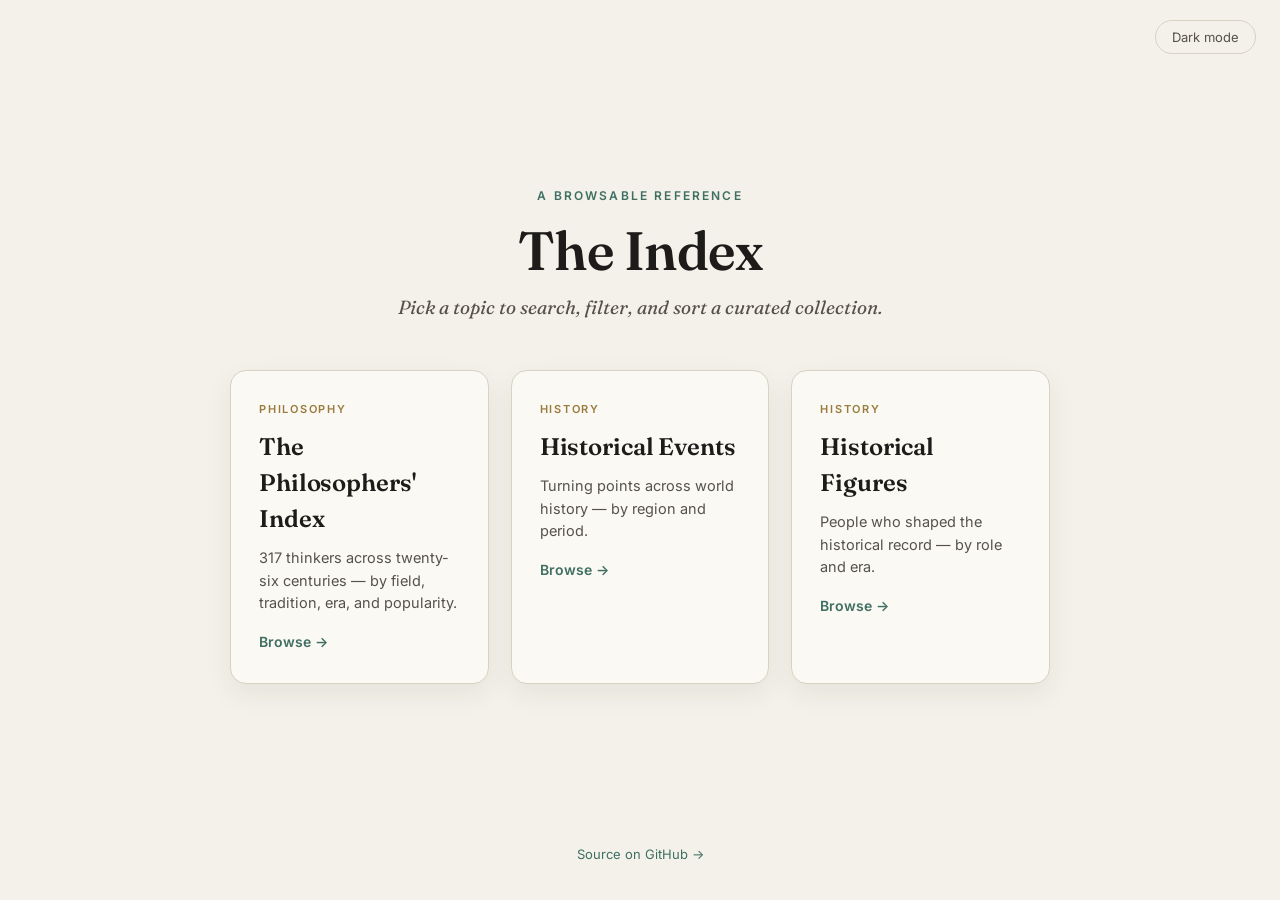
==== commit f4c144a5: "Remove 'soon' styling from history pages — now active" ====
--- a/index.html
+++ b/index.html
@@ -79,16 +79,16 @@
       <p>317 thinkers across twenty-six centuries — by field, tradition, era, and popularity.</p>
       <span class="arrow">Browse &rarr;</span>
     </a>
-    <a class="topic soon" href="viewer.html?d=hist-events">
+    <a class="topic" href="viewer.html?d=hist-events">
       <div class="t-kicker">History</div>
       <h2>Historical Events</h2>
-      <p>Turning points across world history — by region and period. Coming soon.</p>
+      <p>Turning points across world history — by region and period.</p>
       <span class="arrow">Browse &rarr;</span>
     </a>
-    <a class="topic soon" href="viewer.html?d=hist-chars">
+    <a class="topic" href="viewer.html?d=hist-chars">
       <div class="t-kicker">History</div>
       <h2>Historical Figures</h2>
-      <p>People who shaped the historical record — by role and era. Coming soon.</p>
+      <p>People who shaped the historical record — by role and era.</p>
       <span class="arrow">Browse &rarr;</span>
     </a>
   </div>
